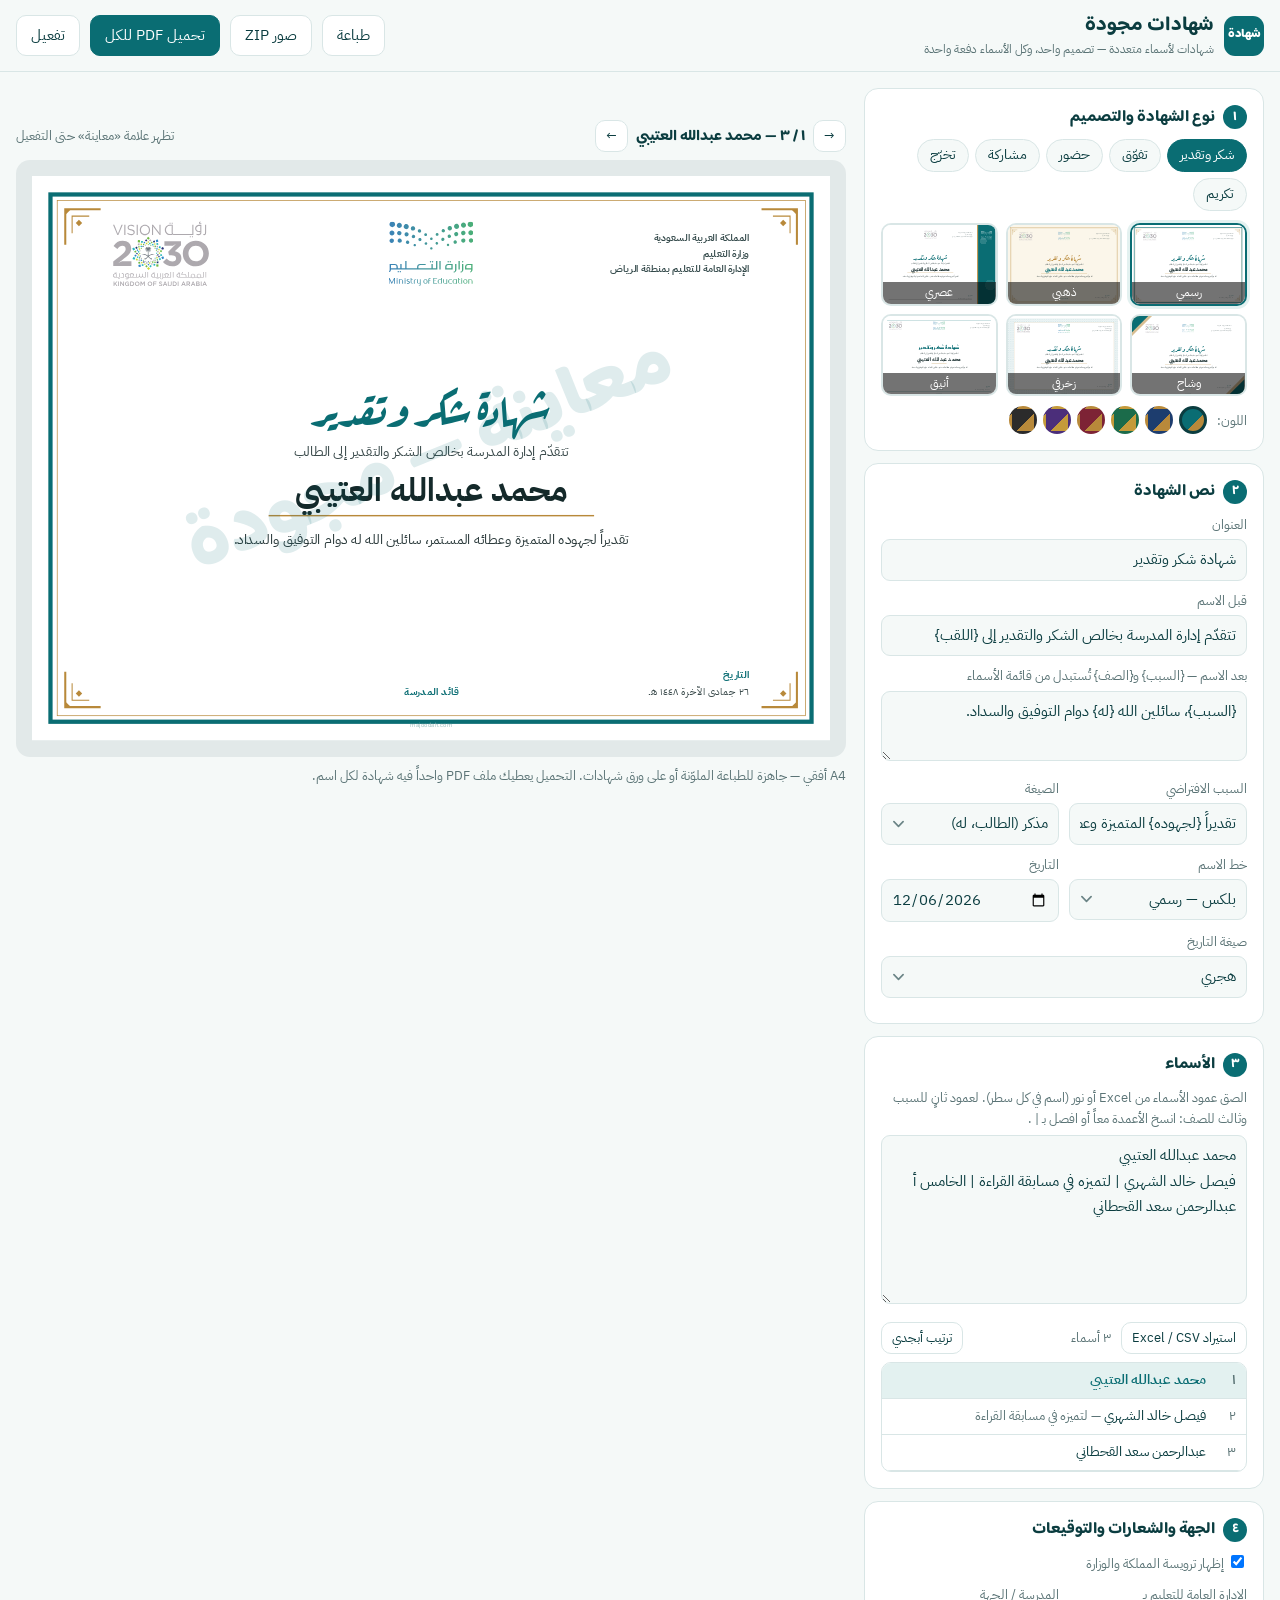
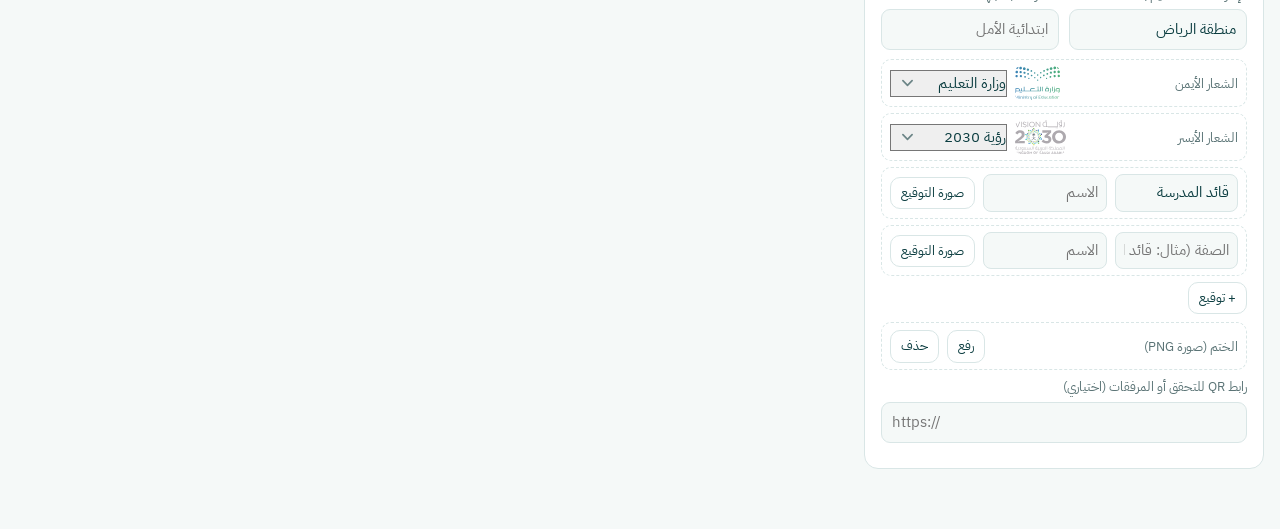
==== index.html @ e3e6cad9 "App name and high-res icons when saved to home screen Co-Authored-By: Claude Opus 5.5 (1M context) <" ====
<!doctype html>
<html lang="ar" dir="rtl">
<head>
<meta charset="utf-8">
<meta name="viewport" content="width=device-width, initial-scale=1, viewport-fit=cover">
<meta name="description" content="شهادات شكر وتقدير وتفوق وحضور لأسماء متعددة دفعة واحدة: الصق الأسماء أو استورد Excel، اختر التصميم، وحمّل الكل PDF أو صوراً — بشعار وزارة التعليم، من مجودة.">
<title>شهادات مجودة — شهادات لأسماء متعددة دفعة واحدة</title>
<!--pwa--><link rel="icon" type="image/png" sizes="32x32" href="/favicon.png"><link rel="icon" type="image/png" sizes="192x192" href="/icon-192.png"><link rel="apple-touch-icon" sizes="180x180" href="/apple-touch-icon.png"><link rel="manifest" href="app.webmanifest"><meta name="apple-mobile-web-app-title" content="شهادات مجودة"><meta name="application-name" content="شهادات مجودة"><meta name="theme-color" content="#0a6d73"><!--/pwa-->
<link rel="preconnect" href="https://fonts.googleapis.com"><link rel="preconnect" href="https://fonts.gstatic.com" crossorigin>
<link rel="stylesheet" href="https://fonts.googleapis.com/css2?family=IBM+Plex+Sans+Arabic:wght@400;500;600;700&family=Baloo+Bhaijaan+2:wght@600;700;800&family=Aref+Ruqaa:wght@400;700&family=Amiri:wght@400;700&family=Reem+Kufi:wght@500;700&family=El+Messiri:wght@500;700&display=swap">
<script src="https://cdnjs.cloudflare.com/ajax/libs/html2canvas/1.4.1/html2canvas.min.js"></script>
<script src="https://cdnjs.cloudflare.com/ajax/libs/jspdf/2.5.1/jspdf.umd.min.js"></script>
<script src="https://cdnjs.cloudflare.com/ajax/libs/jszip/3.10.1/jszip.min.js"></script>
<script src="https://cdnjs.cloudflare.com/ajax/libs/xlsx/0.18.5/xlsx.full.min.js"></script>
<script>var qrcode=function(){function i(t,r){function a(t,r){g=function(t){for(var r=new Array(t),e=0;e<t;e+=1){r[e]=new Array(t);for(var n=0;n<t;n+=1)r[e][n]=null}return r}(l=4*u+17),e(0,0),e(l-7,0),e(0,l-7),i(),o(),v(t,r),7<=u&&h(t),null==n&&(n=w(u,f,c)),d(n,r)}var u=t,f=y[r],g=null,l=0,n=null,c=[],s={},e=function(t,r){for(var e=-1;e<=7;e+=1)if(!(t+e<=-1||l<=t+e))for(var n=-1;n<=7;n+=1)r+n<=-1||l<=r+n||(g[t+e][r+n]=0<=e&&e<=6&&(0==n||6==n)||0<=n&&n<=6&&(0==e||6==e)||2<=e&&e<=4&&2<=n&&n<=4)},o=function(){for(var t=8;t<l-8;t+=1)null==g[t][6]&&(g[t][6]=t%2==0);for(var r=8;r<l-8;r+=1)null==g[6][r]&&(g[6][r]=r%2==0)},i=function(){for(var t=B.getPatternPosition(u),r=0;r<t.length;r+=1)for(var e=0;e<t.length;e+=1){var n=t[r],o=t[e];if(null==g[n][o])for(var i=-2;i<=2;i+=1)for(var a=-2;a<=2;a+=1)g[n+i][o+a]=-2==i||2==i||-2==a||2==a||0==i&&0==a}},h=function(t){for(var r=B.getBCHTypeNumber(u),e=0;e<18;e+=1){var n=!t&&1==(r>>e&1);g[Math.floor(e/3)][e%3+l-8-3]=n}for(e=0;e<18;e+=1){n=!t&&1==(r>>e&1);g[e%3+l-8-3][Math.floor(e/3)]=n}},v=function(t,r){for(var e=f<<3|r,n=B.getBCHTypeInfo(e),o=0;o<15;o+=1){var i=!t&&1==(n>>o&1);o<6?g[o][8]=i:o<8?g[o+1][8]=i:g[l-15+o][8]=i}for(o=0;o<15;o+=1){i=!t&&1==(n>>o&1);o<8?g[8][l-o-1]=i:o<9?g[8][15-o-1+1]=i:g[8][15-o-1]=i}g[l-8][8]=!t},d=function(t,r){for(var e=-1,n=l-1,o=7,i=0,a=B.getMaskFunction(r),u=l-1;0<u;u-=2)for(6==u&&(u-=1);;){for(var f=0;f<2;f+=1)if(null==g[n][u-f]){var c=!1;i<t.length&&(c=1==(t[i]>>>o&1)),a(n,u-f)&&(c=!c),g[n][u-f]=c,-1==(o-=1)&&(i+=1,o=7)}if((n+=e)<0||l<=n){n-=e,e=-e;break}}},w=function(t,r,e){for(var n=b.getRSBlocks(t,r),o=M(),i=0;i<e.length;i+=1){var a=e[i];o.put(a.getMode(),4),o.put(a.getLength(),B.getLengthInBits(a.getMode(),t)),a.write(o)}var u=0;for(i=0;i<n.length;i+=1)u+=n[i].dataCount;if(o.getLengthInBits()>8*u)throw"code length overflow. ("+o.getLengthInBits()+">"+8*u+")";for(o.getLengthInBits()+4<=8*u&&o.put(0,4);o.getLengthInBits()%8!=0;)o.putBit(!1);for(;!(o.getLengthInBits()>=8*u||(o.put(236,8),o.getLengthInBits()>=8*u));)o.put(17,8);return function(t,r){for(var e=0,n=0,o=0,i=new Array(r.length),a=new Array(r.length),u=0;u<r.length;u+=1){var f=r[u].dataCount,c=r[u].totalCount-f;n=Math.max(n,f),o=Math.max(o,c),i[u]=new Array(f);for(var g=0;g<i[u].length;g+=1)i[u][g]=255&t.getBuffer()[g+e];e+=f;var l=B.getErrorCorrectPolynomial(c),h=C(i[u],l.getLength()-1).mod(l);a[u]=new Array(l.getLength()-1);for(g=0;g<a[u].length;g+=1){var s=g+h.getLength()-a[u].length;a[u][g]=0<=s?h.getAt(s):0}}var v=0;for(g=0;g<r.length;g+=1)v+=r[g].totalCount;var d=new Array(v),w=0;for(g=0;g<n;g+=1)for(u=0;u<r.length;u+=1)g<i[u].length&&(d[w]=i[u][g],w+=1);for(g=0;g<o;g+=1)for(u=0;u<r.length;u+=1)g<a[u].length&&(d[w]=a[u][g],w+=1);return d}(o,n)};s.addData=function(t,r){var e=null;switch(r=r||"Byte"){case"Numeric":e=x(t);break;case"Alphanumeric":e=m(t);break;case"Byte":e=L(t);break;case"Kanji":e=D(t);break;default:throw"mode:"+r}c.push(e),n=null},s.isDark=function(t,r){if(t<0||l<=t||r<0||l<=r)throw t+","+r;return g[t][r]},s.getModuleCount=function(){return l},s.make=function(){if(u<1){for(var t=1;t<40;t++){for(var r=b.getRSBlocks(t,f),e=M(),n=0;n<c.length;n++){var o=c[n];e.put(o.getMode(),4),e.put(o.getLength(),B.getLengthInBits(o.getMode(),t)),o.write(e)}var i=0;for(n=0;n<r.length;n++)i+=r[n].dataCount;if(e.getLengthInBits()<=8*i)break}u=t}a(!1,function(){for(var t=0,r=0,e=0;e<8;e+=1){a(!0,e);var n=B.getLostPoint(s);(0==e||n<t)&&(t=n,r=e)}return r}())},s.createTableTag=function(t,r){t=t||2;var e="";e+='<table style="',e+=" border-width: 0px; border-style: none;",e+=" border-collapse: collapse;",e+=" padding: 0px; margin: "+(r=void 0===r?4*t:r)+"px;",e+='">',e+="<tbody>";for(var n=0;n<s.getModuleCount();n+=1){e+="<tr>";for(var o=0;o<s.getModuleCount();o+=1)e+='<td style="',e+=" border-width: 0px; border-style: none;",e+=" border-collapse: collapse;",e+=" padding: 0px; margin: 0px;",e+=" width: "+t+"px;",e+=" height: "+t+"px;",e+=" background-color: ",e+=s.isDark(n,o)?"#000000":"#ffffff",e+=";",e+='"/>';e+="</tr>"}return e+="</tbody>",e+="</table>"},s.createSvgTag=function(t,r,e,n){var o={};"object"==typeof t&&(t=(o=t).cellSize,r=o.margin,e=o.alt,n=o.title),t=t||2,r=void 0===r?4*t:r,(e="string"==typeof e?{text:e}:e||{}).text=e.text||null,e.id=e.text?e.id||"qrcode-description":null,(n="string"==typeof n?{text:n}:n||{}).text=n.text||null,n.id=n.text?n.id||"qrcode-title":null;var i,a,u,f,c=s.getModuleCount()*t+2*r,g="";for(f="l"+t+",0 0,"+t+" -"+t+",0 0,-"+t+"z ",g+='<svg version="1.1" xmlns="http://www.w3.org/2000/svg"',g+=o.scalable?"":' width="'+c+'px" height="'+c+'px"',g+=' viewBox="0 0 '+c+" "+c+'" ',g+=' preserveAspectRatio="xMinYMin meet"',g+=n.text||e.text?' role="img" aria-labelledby="'+p([n.id,e.id].join(" ").trim())+'"':"",g+=">",g+=n.text?'<title id="'+p(n.id)+'">'+p(n.text)+"</title>":"",g+=e.text?'<description id="'+p(e.id)+'">'+p(e.text)+"</description>":"",g+='<rect width="100%" height="100%" fill="white" cx="0" cy="0"/>',g+='<path d="',a=0;a<s.getModuleCount();a+=1)for(u=a*t+r,i=0;i<s.getModuleCount();i+=1)s.isDark(a,i)&&(g+="M"+(i*t+r)+","+u+f);return g+='" stroke="transparent" fill="black"/>',g+="</svg>"},s.createDataURL=function(o,t){o=o||2,t=void 0===t?4*o:t;var r=s.getModuleCount()*o+2*t,i=t,a=r-t;return I(r,r,function(t,r){if(i<=t&&t<a&&i<=r&&r<a){var e=Math.floor((t-i)/o),n=Math.floor((r-i)/o);return s.isDark(n,e)?0:1}return 1})},s.createImgTag=function(t,r,e){t=t||2,r=void 0===r?4*t:r;var n=s.getModuleCount()*t+2*r,o="";return o+="<img",o+=' src="',o+=s.createDataURL(t,r),o+='"',o+=' width="',o+=n,o+='"',o+=' height="',o+=n,o+='"',e&&(o+=' alt="',o+=p(e),o+='"'),o+="/>"};var p=function(t){for(var r="",e=0;e<t.length;e+=1){var n=t.charAt(e);switch(n){case"<":r+="&lt;";break;case">":r+="&gt;";break;case"&":r+="&amp;";break;case'"':r+="&quot;";break;default:r+=n}}return r};return s.createASCII=function(t,r){if((t=t||1)<2)return function(t){t=void 0===t?2:t;var r,e,n,o,i,a=1*s.getModuleCount()+2*t,u=t,f=a-t,c={"██":"█","█ ":"▀"," █":"▄","  ":" "},g={"██":"▀","█ ":"▀"," █":" ","  ":" "},l="";for(r=0;r<a;r+=2){for(n=Math.floor((r-u)/1),o=Math.floor((r+1-u)/1),e=0;e<a;e+=1)i="█",u<=e&&e<f&&u<=r&&r<f&&s.isDark(n,Math.floor((e-u)/1))&&(i=" "),u<=e&&e<f&&u<=r+1&&r+1<f&&s.isDark(o,Math.floor((e-u)/1))?i+=" ":i+="█",l+=t<1&&f<=r+1?g[i]:c[i];l+="\n"}return a%2&&0<t?l.substring(0,l.length-a-1)+Array(1+a).join("▀"):l.substring(0,l.length-1)}(r);t-=1,r=void 0===r?2*t:r;var e,n,o,i,a=s.getModuleCount()*t+2*r,u=r,f=a-r,c=Array(t+1).join("██"),g=Array(t+1).join("  "),l="",h="";for(e=0;e<a;e+=1){for(o=Math.floor((e-u)/t),h="",n=0;n<a;n+=1)i=1,u<=n&&n<f&&u<=e&&e<f&&s.isDark(o,Math.floor((n-u)/t))&&(i=0),h+=i?c:g;for(o=0;o<t;o+=1)l+=h+"\n"}return l.substring(0,l.length-1)},s.renderTo2dContext=function(t,r){r=r||2;for(var e=s.getModuleCount(),n=0;n<e;n++)for(var o=0;o<e;o++)t.fillStyle=s.isDark(n,o)?"black":"white",t.fillRect(n*r,o*r,r,r)},s}i.stringToBytes=(i.stringToBytesFuncs={default:function(t){for(var r=[],e=0;e<t.length;e+=1){var n=t.charCodeAt(e);r.push(255&n)}return r}}).default,i.createStringToBytes=function(u,f){var i=function(){function t(){var t=r.read();if(-1==t)throw"eof";return t}for(var r=S(u),e=0,n={};;){var o=r.read();if(-1==o)break;var i=t(),a=t()<<8|t();n[String.fromCharCode(o<<8|i)]=a,e+=1}if(e!=f)throw e+" != "+f;return n}(),a="?".charCodeAt(0);return function(t){for(var r=[],e=0;e<t.length;e+=1){var n=t.charCodeAt(e);if(n<128)r.push(n);else{var o=i[t.charAt(e)];"number"==typeof o?(255&o)==o?r.push(o):(r.push(o>>>8),r.push(255&o)):r.push(a)}}return r}};var r,t,a=1,u=2,o=4,f=8,y={L:1,M:0,Q:3,H:2},e=0,n=1,c=2,g=3,l=4,h=5,s=6,v=7,B=(r=[[],[6,18],[6,22],[6,26],[6,30],[6,34],[6,22,38],[6,24,42],[6,26,46],[6,28,50],[6,30,54],[6,32,58],[6,34,62],[6,26,46,66],[6,26,48,70],[6,26,50,74],[6,30,54,78],[6,30,56,82],[6,30,58,86],[6,34,62,90],[6,28,50,72,94],[6,26,50,74,98],[6,30,54,78,102],[6,28,54,80,106],[6,32,58,84,110],[6,30,58,86,114],[6,34,62,90,118],[6,26,50,74,98,122],[6,30,54,78,102,126],[6,26,52,78,104,130],[6,30,56,82,108,134],[6,34,60,86,112,138],[6,30,58,86,114,142],[6,34,62,90,118,146],[6,30,54,78,102,126,150],[6,24,50,76,102,128,154],[6,28,54,80,106,132,158],[6,32,58,84,110,136,162],[6,26,54,82,110,138,166],[6,30,58,86,114,142,170]],(t={}).getBCHTypeInfo=function(t){for(var r=t<<10;0<=d(r)-d(1335);)r^=1335<<d(r)-d(1335);return 21522^(t<<10|r)},t.getBCHTypeNumber=function(t){for(var r=t<<12;0<=d(r)-d(7973);)r^=7973<<d(r)-d(7973);return t<<12|r},t.getPatternPosition=function(t){return r[t-1]},t.getMaskFunction=function(t){switch(t){case e:return function(t,r){return(t+r)%2==0};case n:return function(t,r){return t%2==0};case c:return function(t,r){return r%3==0};case g:return function(t,r){return(t+r)%3==0};case l:return function(t,r){return(Math.floor(t/2)+Math.floor(r/3))%2==0};case h:return function(t,r){return t*r%2+t*r%3==0};case s:return function(t,r){return(t*r%2+t*r%3)%2==0};case v:return function(t,r){return(t*r%3+(t+r)%2)%2==0};default:throw"bad maskPattern:"+t}},t.getErrorCorrectPolynomial=function(t){for(var r=C([1],0),e=0;e<t;e+=1)r=r.multiply(C([1,w.gexp(e)],0));return r},t.getLengthInBits=function(t,r){if(1<=r&&r<10)switch(t){case a:return 10;case u:return 9;case o:case f:return 8;default:throw"mode:"+t}else if(r<27)switch(t){case a:return 12;case u:return 11;case o:return 16;case f:return 10;default:throw"mode:"+t}else{if(!(r<41))throw"type:"+r;switch(t){case a:return 14;case u:return 13;case o:return 16;case f:return 12;default:throw"mode:"+t}}},t.getLostPoint=function(t){for(var r=t.getModuleCount(),e=0,n=0;n<r;n+=1)for(var o=0;o<r;o+=1){for(var i=0,a=t.isDark(n,o),u=-1;u<=1;u+=1)if(!(n+u<0||r<=n+u))for(var f=-1;f<=1;f+=1)o+f<0||r<=o+f||0==u&&0==f||a==t.isDark(n+u,o+f)&&(i+=1);5<i&&(e+=3+i-5)}for(n=0;n<r-1;n+=1)for(o=0;o<r-1;o+=1){var c=0;t.isDark(n,o)&&(c+=1),t.isDark(n+1,o)&&(c+=1),t.isDark(n,o+1)&&(c+=1),t.isDark(n+1,o+1)&&(c+=1),0!=c&&4!=c||(e+=3)}for(n=0;n<r;n+=1)for(o=0;o<r-6;o+=1)t.isDark(n,o)&&!t.isDark(n,o+1)&&t.isDark(n,o+2)&&t.isDark(n,o+3)&&t.isDark(n,o+4)&&!t.isDark(n,o+5)&&t.isDark(n,o+6)&&(e+=40);for(o=0;o<r;o+=1)for(n=0;n<r-6;n+=1)t.isDark(n,o)&&!t.isDark(n+1,o)&&t.isDark(n+2,o)&&t.isDark(n+3,o)&&t.isDark(n+4,o)&&!t.isDark(n+5,o)&&t.isDark(n+6,o)&&(e+=40);var g=0;for(o=0;o<r;o+=1)for(n=0;n<r;n+=1)t.isDark(n,o)&&(g+=1);return e+=Math.abs(100*g/r/r-50)/5*10},t);function d(t){for(var r=0;0!=t;)r+=1,t>>>=1;return r}var w=function(){for(var r=new Array(256),e=new Array(256),t=0;t<8;t+=1)r[t]=1<<t;for(t=8;t<256;t+=1)r[t]=r[t-4]^r[t-5]^r[t-6]^r[t-8];for(t=0;t<255;t+=1)e[r[t]]=t;var n={glog:function(t){if(t<1)throw"glog("+t+")";return e[t]},gexp:function(t){for(;t<0;)t+=255;for(;256<=t;)t-=255;return r[t]}};return n}();function C(n,o){if(void 0===n.length)throw n.length+"/"+o;var r=function(){for(var t=0;t<n.length&&0==n[t];)t+=1;for(var r=new Array(n.length-t+o),e=0;e<n.length-t;e+=1)r[e]=n[e+t];return r}(),i={getAt:function(t){return r[t]},getLength:function(){return r.length},multiply:function(t){for(var r=new Array(i.getLength()+t.getLength()-1),e=0;e<i.getLength();e+=1)for(var n=0;n<t.getLength();n+=1)r[e+n]^=w.gexp(w.glog(i.getAt(e))+w.glog(t.getAt(n)));return C(r,0)},mod:function(t){if(i.getLength()-t.getLength()<0)return i;for(var r=w.glog(i.getAt(0))-w.glog(t.getAt(0)),e=new Array(i.getLength()),n=0;n<i.getLength();n+=1)e[n]=i.getAt(n);for(n=0;n<t.getLength();n+=1)e[n]^=w.gexp(w.glog(t.getAt(n))+r);return C(e,0).mod(t)}};return i}function p(){var e=[],o={writeByte:function(t){e.push(255&t)},writeShort:function(t){o.writeByte(t),o.writeByte(t>>>8)},writeBytes:function(t,r,e){r=r||0,e=e||t.length;for(var n=0;n<e;n+=1)o.writeByte(t[n+r])},writeString:function(t){for(var r=0;r<t.length;r+=1)o.writeByte(t.charCodeAt(r))},toByteArray:function(){return e},toString:function(){var t="";t+="[";for(var r=0;r<e.length;r+=1)0<r&&(t+=","),t+=e[r];return t+="]"}};return o}var k,A,b=(k=[[1,26,19],[1,26,16],[1,26,13],[1,26,9],[1,44,34],[1,44,28],[1,44,22],[1,44,16],[1,70,55],[1,70,44],[2,35,17],[2,35,13],[1,100,80],[2,50,32],[2,50,24],[4,25,9],[1,134,108],[2,67,43],[2,33,15,2,34,16],[2,33,11,2,34,12],[2,86,68],[4,43,27],[4,43,19],[4,43,15],[2,98,78],[4,49,31],[2,32,14,4,33,15],[4,39,13,1,40,14],[2,121,97],[2,60,38,2,61,39],[4,40,18,2,41,19],[4,40,14,2,41,15],[2,146,116],[3,58,36,2,59,37],[4,36,16,4,37,17],[4,36,12,4,37,13],[2,86,68,2,87,69],[4,69,43,1,70,44],[6,43,19,2,44,20],[6,43,15,2,44,16],[4,101,81],[1,80,50,4,81,51],[4,50,22,4,51,23],[3,36,12,8,37,13],[2,116,92,2,117,93],[6,58,36,2,59,37],[4,46,20,6,47,21],[7,42,14,4,43,15],[4,133,107],[8,59,37,1,60,38],[8,44,20,4,45,21],[12,33,11,4,34,12],[3,145,115,1,146,116],[4,64,40,5,65,41],[11,36,16,5,37,17],[11,36,12,5,37,13],[5,109,87,1,110,88],[5,65,41,5,66,42],[5,54,24,7,55,25],[11,36,12,7,37,13],[5,122,98,1,123,99],[7,73,45,3,74,46],[15,43,19,2,44,20],[3,45,15,13,46,16],[1,135,107,5,136,108],[10,74,46,1,75,47],[1,50,22,15,51,23],[2,42,14,17,43,15],[5,150,120,1,151,121],[9,69,43,4,70,44],[17,50,22,1,51,23],[2,42,14,19,43,15],[3,141,113,4,142,114],[3,70,44,11,71,45],[17,47,21,4,48,22],[9,39,13,16,40,14],[3,135,107,5,136,108],[3,67,41,13,68,42],[15,54,24,5,55,25],[15,43,15,10,44,16],[4,144,116,4,145,117],[17,68,42],[17,50,22,6,51,23],[19,46,16,6,47,17],[2,139,111,7,140,112],[17,74,46],[7,54,24,16,55,25],[34,37,13],[4,151,121,5,152,122],[4,75,47,14,76,48],[11,54,24,14,55,25],[16,45,15,14,46,16],[6,147,117,4,148,118],[6,73,45,14,74,46],[11,54,24,16,55,25],[30,46,16,2,47,17],[8,132,106,4,133,107],[8,75,47,13,76,48],[7,54,24,22,55,25],[22,45,15,13,46,16],[10,142,114,2,143,115],[19,74,46,4,75,47],[28,50,22,6,51,23],[33,46,16,4,47,17],[8,152,122,4,153,123],[22,73,45,3,74,46],[8,53,23,26,54,24],[12,45,15,28,46,16],[3,147,117,10,148,118],[3,73,45,23,74,46],[4,54,24,31,55,25],[11,45,15,31,46,16],[7,146,116,7,147,117],[21,73,45,7,74,46],[1,53,23,37,54,24],[19,45,15,26,46,16],[5,145,115,10,146,116],[19,75,47,10,76,48],[15,54,24,25,55,25],[23,45,15,25,46,16],[13,145,115,3,146,116],[2,74,46,29,75,47],[42,54,24,1,55,25],[23,45,15,28,46,16],[17,145,115],[10,74,46,23,75,47],[10,54,24,35,55,25],[19,45,15,35,46,16],[17,145,115,1,146,116],[14,74,46,21,75,47],[29,54,24,19,55,25],[11,45,15,46,46,16],[13,145,115,6,146,116],[14,74,46,23,75,47],[44,54,24,7,55,25],[59,46,16,1,47,17],[12,151,121,7,152,122],[12,75,47,26,76,48],[39,54,24,14,55,25],[22,45,15,41,46,16],[6,151,121,14,152,122],[6,75,47,34,76,48],[46,54,24,10,55,25],[2,45,15,64,46,16],[17,152,122,4,153,123],[29,74,46,14,75,47],[49,54,24,10,55,25],[24,45,15,46,46,16],[4,152,122,18,153,123],[13,74,46,32,75,47],[48,54,24,14,55,25],[42,45,15,32,46,16],[20,147,117,4,148,118],[40,75,47,7,76,48],[43,54,24,22,55,25],[10,45,15,67,46,16],[19,148,118,6,149,119],[18,75,47,31,76,48],[34,54,24,34,55,25],[20,45,15,61,46,16]],(A={}).getRSBlocks=function(t,r){var e=function(t,r){switch(r){case y.L:return k[4*(t-1)+0];case y.M:return k[4*(t-1)+1];case y.Q:return k[4*(t-1)+2];case y.H:return k[4*(t-1)+3];default:return}}(t,r);if(void 0===e)throw"bad rs block @ typeNumber:"+t+"/errorCorrectionLevel:"+r;for(var n,o,i=e.length/3,a=[],u=0;u<i;u+=1)for(var f=e[3*u+0],c=e[3*u+1],g=e[3*u+2],l=0;l<f;l+=1)a.push((n=g,o=void 0,(o={}).totalCount=c,o.dataCount=n,o));return a},A),M=function(){var e=[],n=0,o={getBuffer:function(){return e},getAt:function(t){var r=Math.floor(t/8);return 1==(e[r]>>>7-t%8&1)},put:function(t,r){for(var e=0;e<r;e+=1)o.putBit(1==(t>>>r-e-1&1))},getLengthInBits:function(){return n},putBit:function(t){var r=Math.floor(n/8);e.length<=r&&e.push(0),t&&(e[r]|=128>>>n%8),n+=1}};return o},x=function(t){var r=a,n=t,e={getMode:function(){return r},getLength:function(t){return n.length},write:function(t){for(var r=n,e=0;e+2<r.length;)t.put(o(r.substring(e,e+3)),10),e+=3;e<r.length&&(r.length-e==1?t.put(o(r.substring(e,e+1)),4):r.length-e==2&&t.put(o(r.substring(e,e+2)),7))}},o=function(t){for(var r=0,e=0;e<t.length;e+=1)r=10*r+i(t.charAt(e));return r},i=function(t){if("0"<=t&&t<="9")return t.charCodeAt(0)-"0".charCodeAt(0);throw"illegal char :"+t};return e},m=function(t){var r=u,n=t,e={getMode:function(){return r},getLength:function(t){return n.length},write:function(t){for(var r=n,e=0;e+1<r.length;)t.put(45*o(r.charAt(e))+o(r.charAt(e+1)),11),e+=2;e<r.length&&t.put(o(r.charAt(e)),6)}},o=function(t){if("0"<=t&&t<="9")return t.charCodeAt(0)-"0".charCodeAt(0);if("A"<=t&&t<="Z")return t.charCodeAt(0)-"A".charCodeAt(0)+10;switch(t){case" ":return 36;case"$":return 37;case"%":return 38;case"*":return 39;case"+":return 40;case"-":return 41;case".":return 42;case"/":return 43;case":":return 44;default:throw"illegal char :"+t}};return e},L=function(t){var r=o,e=i.stringToBytes(t),n={getMode:function(){return r},getLength:function(t){return e.length},write:function(t){for(var r=0;r<e.length;r+=1)t.put(e[r],8)}};return n},D=function(t){var r=f,e=i.stringToBytesFuncs.SJIS;if(!e)throw"sjis not supported.";!function(){var t=e("友");if(2!=t.length||38726!=(t[0]<<8|t[1]))throw"sjis not supported."}();var o=e(t),n={getMode:function(){return r},getLength:function(t){return~~(o.length/2)},write:function(t){for(var r=o,e=0;e+1<r.length;){var n=(255&r[e])<<8|255&r[e+1];if(33088<=n&&n<=40956)n-=33088;else{if(!(57408<=n&&n<=60351))throw"illegal char at "+(e+1)+"/"+n;n-=49472}n=192*(n>>>8&255)+(255&n),t.put(n,13),e+=2}if(e<r.length)throw"illegal char at "+(e+1)}};return n},S=function(t){var e=t,n=0,o=0,i=0,r={read:function(){for(;i<8;){if(n>=e.length){if(0==i)return-1;throw"unexpected end of file./"+i}var t=e.charAt(n);if(n+=1,"="==t)return i=0,-1;t.match(/^\s$/)||(o=o<<6|a(t.charCodeAt(0)),i+=6)}var r=o>>>i-8&255;return i-=8,r}},a=function(t){if(65<=t&&t<=90)return t-65;if(97<=t&&t<=122)return t-97+26;if(48<=t&&t<=57)return t-48+52;if(43==t)return 62;if(47==t)return 63;throw"c:"+t};return r},I=function(t,r,e){for(var n=function(t,r){var n=t,o=r,l=new Array(t*r),e={setPixel:function(t,r,e){l[r*n+t]=e},write:function(t){t.writeString("GIF87a"),t.writeShort(n),t.writeShort(o),t.writeByte(128),t.writeByte(0),t.writeByte(0),t.writeByte(0),t.writeByte(0),t.writeByte(0),t.writeByte(255),t.writeByte(255),t.writeByte(255),t.writeString(","),t.writeShort(0),t.writeShort(0),t.writeShort(n),t.writeShort(o),t.writeByte(0);var r=i(2);t.writeByte(2);for(var e=0;255<r.length-e;)t.writeByte(255),t.writeBytes(r,e,255),e+=255;t.writeByte(r.length-e),t.writeBytes(r,e,r.length-e),t.writeByte(0),t.writeString(";")}},i=function(t){for(var r=1<<t,e=1+(1<<t),n=t+1,o=h(),i=0;i<r;i+=1)o.add(String.fromCharCode(i));o.add(String.fromCharCode(r)),o.add(String.fromCharCode(e));var a=p(),u=function(t){var e=t,n=0,o=0,r={write:function(t,r){if(t>>>r!=0)throw"length over";for(;8<=n+r;)e.writeByte(255&(t<<n|o)),r-=8-n,t>>>=8-n,n=o=0;o|=t<<n,n+=r},flush:function(){0<n&&e.writeByte(o)}};return r}(a);u.write(r,n);var f=0,c=String.fromCharCode(l[f]);for(f+=1;f<l.length;){var g=String.fromCharCode(l[f]);f+=1,o.contains(c+g)?c+=g:(u.write(o.indexOf(c),n),o.size()<4095&&(o.size()==1<<n&&(n+=1),o.add(c+g)),c=g)}return u.write(o.indexOf(c),n),u.write(e,n),u.flush(),a.toByteArray()},h=function(){var r={},e=0,n={add:function(t){if(n.contains(t))throw"dup key:"+t;r[t]=e,e+=1},size:function(){return e},indexOf:function(t){return r[t]},contains:function(t){return void 0!==r[t]}};return n};return e}(t,r),o=0;o<r;o+=1)for(var i=0;i<t;i+=1)n.setPixel(i,o,e(i,o));var a=p();n.write(a);for(var u=function(){function e(t){a+=String.fromCharCode(r(63&t))}var n=0,o=0,i=0,a="",t={},r=function(t){if(t<0);else{if(t<26)return 65+t;if(t<52)return t-26+97;if(t<62)return t-52+48;if(62==t)return 43;if(63==t)return 47}throw"n:"+t};return t.writeByte=function(t){for(n=n<<8|255&t,o+=8,i+=1;6<=o;)e(n>>>o-6),o-=6},t.flush=function(){if(0<o&&(e(n<<6-o),o=n=0),i%3!=0)for(var t=3-i%3,r=0;r<t;r+=1)a+="="},t.toString=function(){return a},t}(),f=a.toByteArray(),c=0;c<f.length;c+=1)u.writeByte(f[c]);return u.flush(),"data:image/gif;base64,"+u};return i}();qrcode.stringToBytesFuncs["UTF-8"]=function(t){return function(t){for(var r=[],e=0;e<t.length;e++){var n=t.charCodeAt(e);n<128?r.push(n):n<2048?r.push(192|n>>6,128|63&n):n<55296||57344<=n?r.push(224|n>>12,128|n>>6&63,128|63&n):(e++,n=65536+((1023&n)<<10|1023&t.charCodeAt(e)),r.push(240|n>>18,128|n>>12&63,128|n>>6&63,128|63&n))}return r}(t)},function(t){"function"==typeof define&&define.amd?define([],t):"object"==typeof exports&&(module.exports=t())}(function(){return qrcode});</script>
<style>
:root{--ink:#0b3d40;--muted:#5b7476;--line:#d9e6e6;--paper:#f5f9f8;--card:#fff;--teal:#0a6d73;--teal-2:#16787c;--teal-soft:#e3f1f0;--ok:#1f8a4c;--bad:#c4513f;
 --f-d:"Baloo Bhaijaan 2","IBM Plex Sans Arabic",Tahoma,sans-serif;--f-b:"IBM Plex Sans Arabic","Segoe UI",Tahoma,"Geeza Pro",sans-serif;--r:14px}
@media (prefers-color-scheme:dark){:root:not([data-theme=light]){--ink:#e4efee;--muted:#9db3b2;--line:#24393a;--paper:#0d1717;--card:#132222;--teal:#4fb7b5;--teal-2:#6cc9c6;--teal-soft:#16302f;color-scheme:dark}}
:root[data-theme=dark]{--ink:#e4efee;--muted:#9db3b2;--line:#24393a;--paper:#0d1717;--card:#132222;--teal:#4fb7b5;--teal-2:#6cc9c6;--teal-soft:#16302f;color-scheme:dark}
*{box-sizing:border-box}
body{margin:0;background:var(--paper);color:var(--ink);font-family:var(--f-b);font-size:15px;line-height:1.7}
.app{direction:rtl;max-width:1380px;margin:0 auto;padding:0 16px 60px}
h1,h2,h3{font-family:var(--f-d);margin:0;line-height:1.35}
button,input,select,textarea{font:inherit;color:inherit}
:focus-visible{outline:2px solid var(--teal-2);outline-offset:2px}
.top{position:sticky;top:0;z-index:20;background:var(--paper);border-bottom:1px solid var(--line);margin:0 -16px;padding:12px 16px}
.row{display:flex;gap:10px;align-items:center;flex-wrap:wrap}.spacer{flex:1}
.mark{width:40px;height:40px;border-radius:11px;background:var(--teal);color:#fff;display:grid;place-items:center;font-family:var(--f-d);font-weight:800;font-size:12px}
.brand h1{font-size:20px}.brand small{display:block;color:var(--muted);font-size:12px}
.btn{border:1px solid var(--line);background:var(--card);border-radius:10px;padding:7px 14px;cursor:pointer;white-space:nowrap}
.btn:hover{border-color:var(--teal)}.btn.primary{background:var(--teal);border-color:var(--teal);color:#fff}.btn.on{border-color:var(--ok);color:var(--ok)}.btn.small{padding:4px 10px;font-size:13px}.btn:disabled{opacity:.5;cursor:default}
.layout{display:grid;grid-template-columns:400px minmax(0,1fr);gap:18px;margin-top:16px;align-items:start}
@media(max-width:1000px){.layout{grid-template-columns:1fr}}
.steps{display:flex;flex-direction:column;gap:12px}
.card{background:var(--card);border:1px solid var(--line);border-radius:var(--r);padding:16px}
.card h2{font-size:16px;display:flex;align-items:center;gap:8px;margin-bottom:10px}
.card h2 .n{width:24px;height:24px;border-radius:50%;background:var(--teal);color:#fff;display:grid;place-items:center;font-size:13px}
.f{margin-bottom:9px}.f label{display:block;font-size:13px;color:var(--muted);margin-bottom:3px}
.f input,.f select,.f textarea{width:100%;border:1px solid var(--line);background:var(--paper);border-radius:9px;padding:7px 10px}
.f textarea{resize:vertical;min-height:70px}
.two{display:grid;grid-template-columns:1fr 1fr;gap:0 10px}
.note{font-size:12.5px;color:var(--muted)}
.chips{display:flex;flex-wrap:wrap;gap:6px}
.chip{border:1px solid var(--line);background:var(--paper);border-radius:99px;padding:4px 12px;cursor:pointer;font-size:13.5px}
.chip[aria-pressed=true]{background:var(--teal);border-color:var(--teal);color:#fff}
.tpls{display:grid;grid-template-columns:repeat(3,1fr);gap:8px}
.tpl{border:2px solid var(--line);border-radius:10px;overflow:hidden;cursor:pointer;background:#fff;padding:0;aspect-ratio:297/210;position:relative}
.tpl[aria-pressed=true]{border-color:var(--teal);box-shadow:0 0 0 3px var(--teal-soft)}
.tpl .mini{position:absolute;top:0;right:0;transform-origin:top right;pointer-events:none}
.tpl span{position:absolute;bottom:0;inset-inline:0;background:rgba(0,0,0,.55);color:#fff;font-size:11.5px;padding:1px 0;text-align:center}
.sw{width:28px;height:28px;border-radius:50%;border:3px solid transparent;cursor:pointer}.sw[aria-pressed=true]{border-color:var(--ink)}
.slot{display:flex;gap:8px;align-items:center;border:1px dashed var(--line);border-radius:10px;padding:6px 8px;margin-bottom:6px}
.slot img{height:34px;max-width:70px;object-fit:contain;background:#fff;border-radius:6px}
.names{max-height:220px;overflow:auto;border:1px solid var(--line);border-radius:10px;margin-top:8px}
.names button{display:flex;gap:8px;width:100%;border:0;border-bottom:1px solid var(--line);background:transparent;padding:6px 10px;text-align:start;cursor:pointer;font-size:13.5px}
.names button[aria-current=true]{background:var(--teal-soft);color:var(--teal);font-weight:600}
.names .i{color:var(--muted);min-width:22px}
.pv{position:sticky;top:120px}
.pvbar{display:flex;align-items:center;gap:8px;margin-bottom:8px}
.pvbox{background:#e2e9e9;border-radius:var(--r);padding:16px;overflow:hidden}
.pvscale{transform-origin:top right}
.panel{background:var(--card);border:1px solid var(--line);border-radius:var(--r);padding:18px;margin-top:16px}
.panel form{display:flex;gap:8px;flex-wrap:wrap;margin-top:10px}.panel input{flex:1;min-width:200px;border:1px solid var(--line);background:var(--paper);border-radius:9px;padding:8px 12px;direction:ltr;text-align:left}
.msg{font-size:13.5px;margin-top:8px}.msg.ok{color:var(--ok)}.msg.err{color:var(--bad)}
.toast{position:fixed;bottom:22px;left:50%;transform:translateX(-50%);background:var(--ink);color:var(--paper);padding:9px 18px;border-radius:99px;font-size:14px;opacity:0;pointer-events:none;transition:opacity .25s;z-index:60}.toast.show{opacity:1}
.busy{position:fixed;inset:0;background:rgba(0,0,0,.45);display:grid;place-items:center;z-index:70}.busy div{background:var(--card);border-radius:16px;padding:22px 30px;text-align:center;min-width:260px}
.busy progress{width:100%;margin-top:10px}
/* ===== الشهادة A4 أفقي ===== */
.cert{--c:#0a6d73;--g:#b8893a;--soft:#e3f1f0;width:297mm;height:210mm;position:relative;overflow:hidden;background:#fff;color:#1f2a2b;direction:rtl;font-family:"IBM Plex Sans Arabic",Tahoma,sans-serif}
.cert .in{position:absolute;inset:14mm 16mm;display:flex;flex-direction:column;align-items:center;text-align:center}
.cert .hd{width:100%;display:grid;grid-template-columns:1fr auto 1fr;align-items:center}
.cert .org{justify-self:start;text-align:right;font-size:10.5pt;line-height:1.55;font-weight:600;color:#33494a}
.cert .org b{font-weight:700;color:var(--c)}
.cert .lg{height:24mm;max-width:46mm;object-fit:contain}.cert .lg.l{justify-self:end}
.cert .tt{font-family:"Aref Ruqaa",serif;font-weight:700;font-size:46pt;color:var(--c);line-height:1.15;margin-top:3mm}
.cert .pre{font-size:15pt;margin-top:3mm;color:#3a4a4b}
.cert .nm{font-weight:700;font-size:34pt;color:#14292a;margin-top:2mm;line-height:1.35;padding:0 10mm 1mm;border-bottom:.6mm solid var(--g);min-width:120mm}
.cert .bd{font-size:15pt;line-height:1.75;margin-top:4mm;max-width:215mm;color:#2c3b3c}
.cert .mid{flex:1;display:flex;flex-direction:column;align-items:center;justify-content:center;width:100%;padding-bottom:4mm}
.cert .ft{width:100%;display:flex;justify-content:space-between;align-items:flex-end;gap:6mm}
.cert .dt{font-size:11pt;color:#3a4a4b;text-align:right;line-height:1.6;min-width:46mm}
.cert .sigs{display:flex;gap:12mm;justify-content:center;flex:1}
.cert .sig{text-align:center;font-size:11pt;line-height:1.5;min-width:46mm;position:relative}
.cert .sig b{display:block;color:var(--c);font-size:11pt}
.cert .sig img.s{height:15mm;display:block;margin:0 auto -2mm;max-width:46mm;object-fit:contain}
.cert .sig .blank{height:13mm}
.cert .seal{position:absolute;height:26mm;opacity:.85;left:50%;transform:translateX(-50%) rotate(-8deg);bottom:2mm}
.cert .qr{min-width:46mm;display:flex;justify-content:flex-end}.cert .qr svg{width:20mm;height:20mm}
.cert .wm{position:absolute;inset:0;display:flex;align-items:center;justify-content:center;font-family:"Baloo Bhaijaan 2";font-weight:800;font-size:80pt;color:rgba(10,109,115,.13);transform:rotate(-22deg);pointer-events:none;z-index:5}
.cert .brandln{position:absolute;bottom:3.5mm;left:0;right:0;text-align:center;font-size:6.5pt;color:#9bb}
.cert svg.deco{position:absolute;pointer-events:none}
/* 1 رسمي */
.t-rasmi .in,.t-dhahabi .in{inset:17mm 30mm 15mm}
.t-rasmi .fr1{position:absolute;inset:6mm;border:1.6mm solid var(--c)}.t-rasmi .fr2{position:absolute;inset:9mm;border:.35mm solid var(--g)}
/* 2 ذهبي */
.t-dhahabi{background:#fbf6ea}.t-dhahabi .fr1{position:absolute;inset:7mm;border:.9mm solid var(--g)}.t-dhahabi .fr2{position:absolute;inset:9.5mm;border:.3mm solid var(--g)}
.t-dhahabi .tt{color:var(--g)}.t-dhahabi .nm{color:var(--c)}
/* 3 عصري */
.t-asri .band{position:absolute;top:0;bottom:0;right:0;width:46mm;background:var(--c)}
.t-asri .band:after{content:"";position:absolute;inset:0;background:radial-gradient(circle at 30% 20%,rgba(255,255,255,.14) 0 9mm,transparent 9.2mm),radial-gradient(circle at 70% 75%,rgba(255,255,255,.1) 0 14mm,transparent 14.2mm)}
.t-asri .in{right:62mm}.t-asri .hd .lg.r{display:none}.t-asri .vlogo{position:absolute;right:8mm;top:16mm;width:30mm;filter:brightness(0) invert(1)}
.t-asri .gline{position:absolute;top:0;bottom:0;right:46mm;width:2.2mm;background:var(--g)}
/* 4 وشاح */
.t-wishah .in{inset:20mm 36mm 18mm}
.t-wishah .r1{position:absolute;top:0;left:0;width:0;height:0;border-top:44mm solid var(--c);border-right:44mm solid transparent}
.t-wishah .r2{position:absolute;top:0;left:0;width:0;height:0;border-top:54mm solid var(--g);border-right:54mm solid transparent;opacity:.55}
.t-wishah .r3{position:absolute;bottom:0;right:0;width:0;height:0;border-bottom:44mm solid var(--c);border-left:44mm solid transparent}
.t-wishah .r4{position:absolute;bottom:0;right:0;width:0;height:0;border-bottom:54mm solid var(--g);border-left:54mm solid transparent;opacity:.55}
/* 5 زخرفي */
.t-zukhrufi .fr1{position:absolute;inset:6mm;border:11mm solid transparent;border-image:none;background:none}
.t-zukhrufi .pat{position:absolute;inset:6mm;opacity:.9}
.t-zukhrufi .cover{position:absolute;inset:17mm;background:#fff;border:.4mm solid var(--g)}
.t-zukhrufi .in{inset:21mm 24mm}
/* 6 أنيق */
.t-aniq .ln1{position:absolute;top:12mm;left:12mm;right:12mm;height:.5mm;background:var(--c)}.t-aniq .ln2{position:absolute;bottom:12mm;left:12mm;right:12mm;height:.5mm;background:var(--c)}
.t-aniq .tt{font-family:"Reem Kufi",sans-serif;font-weight:700;font-size:38pt;letter-spacing:.5mm}
.t-aniq .nm{border-bottom:none;font-size:38pt}.t-aniq .nm:after{content:"";display:block;width:40mm;height:1mm;background:var(--g);margin:2mm auto 0;border-radius:1mm}
.print-only{display:none}
@page{size:A4 landscape;margin:0}
@media print{body{background:#fff}.app,.toast,.busy{display:none!important}.print-only{display:block}.cert{page-break-after:always;break-after:page}.cert:last-child{page-break-after:auto}}

/* سهم القوائم المنسدلة — موحّد في منتجات مجودة */
select{-webkit-appearance:none;-moz-appearance:none;appearance:none;background-image:url("data:image/svg+xml,%3Csvg xmlns='http://www.w3.org/2000/svg' viewBox='0 0 12 8'%3E%3Cpath d='M1 1.5l5 5 5-5' fill='none' stroke='%236b8486' stroke-width='1.8' stroke-linecap='round' stroke-linejoin='round'/%3E%3C/svg%3E")!important;background-repeat:no-repeat!important;background-size:11px 8px!important;padding-inline-end:30px!important;text-overflow:ellipsis;cursor:pointer}
select:dir(rtl){background-position:left 11px center!important}select:dir(ltr){background-position:right 11px center!important}
select::-ms-expand{display:none}
</style>
</head>
<body>
<div class="app">
<header class="top"><div class="row">
 <div class="brand row"><div class="mark">شهادة</div><div><h1>شهادات مجودة</h1><small>شهادات لأسماء متعددة — تصميم واحد، وكل الأسماء دفعة واحدة</small></div></div>
 <div class="spacer"></div>
 <button class="btn" id="btnPrint">طباعة</button>
 <button class="btn" id="btnZip">صور ZIP</button>
 <button class="btn primary" id="btnPdf">تحميل PDF للكل</button>
 <button class="btn" id="btnAct">تفعيل</button>
</div></header>
<div class="panel" id="actPanel" hidden>
 <h2 style="font-size:17px">تفعيل التحميل والطباعة</h2>
 <p class="note" style="margin:4px 0 0">صمّم وعاين مجاناً. بعد الشراء يصلك كود يبدأ بـ CRT — الصقه هنا لتحميل الشهادات PDF وصوراً وطباعتها بلا علامة «معاينة»، وبلا حد لعدد الأسماء.</p>
 <form id="actForm"><input id="actCode" placeholder="CRT-XXXX-XXXX" autocomplete="off"><button class="btn primary">تفعيل</button><button type="button" class="btn" id="actClose">إغلاق</button></form>
 <div class="msg" id="actMsg"></div>
</div>
<div class="layout">
 <div class="steps">
  <div class="card"><h2><span class="n">١</span>نوع الشهادة والتصميم</h2>
   <div class="chips" id="types"></div>
   <div class="tpls" id="tpls" style="margin-top:12px"></div>
   <div class="row" style="margin-top:10px"><span class="note">اللون:</span><div class="row" id="sws" style="gap:6px"></div></div>
  </div>
  <div class="card"><h2><span class="n">٢</span>نص الشهادة</h2>
   <div class="f"><label for="t_title">العنوان</label><input id="t_title" data-s="title"></div>
   <div class="f"><label for="t_pre">قبل الاسم</label><input id="t_pre" data-s="pre"></div>
   <div class="f"><label for="t_body">بعد الاسم <span class="note">— {السبب} و{الصف} تُستبدل من قائمة الأسماء</span></label><textarea id="t_body" data-s="body"></textarea></div>
   <div class="two"><div class="f"><label for="t_reason">السبب الافتراضي</label><input id="t_reason" data-s="reason"></div>
   <div class="f"><label for="t_gender">الصيغة</label><select id="t_gender" data-s="gender"><option value="m">مذكر (الطالب، له)</option><option value="f">مؤنث (الطالبة، لها)</option></select></div></div>
   <div class="two"><div class="f"><label for="t_font">خط الاسم</label><select id="t_font" data-s="nameFont"><option value="IBM Plex Sans Arabic">بلكس — رسمي</option><option value="Amiri">أميري — كلاسيكي</option><option value="Aref Ruqaa">رقعة — خط يدوي</option><option value="Baloo Bhaijaan 2">بالو — مدوّر</option><option value="El Messiri">المسيري — أنيق</option><option value="Reem Kufi">ريم كوفي — كوفي</option></select></div>
   <div class="f"><label for="t_date">التاريخ</label><input id="t_date" type="date" data-s="date"></div></div>
   <div class="f"><label for="t_dmode">صيغة التاريخ</label><select id="t_dmode" data-s="dmode"><option value="h">هجري</option><option value="hg">هجري وميلادي</option><option value="none">بدون تاريخ</option></select></div>
  </div>
  <div class="card"><h2><span class="n">٣</span>الأسماء</h2>
   <p class="note" style="margin:0 0 6px">الصق عمود الأسماء من Excel أو نور (اسم في كل سطر). لعمود ثانٍ للسبب وثالث للصف: انسخ الأعمدة معاً أو افصل بـ | .</p>
   <div class="f"><textarea id="namesRaw" rows="6" placeholder="محمد عبدالله العتيبي&#10;سارة خالد الشهري | لتميزها في مسابقة القراءة | الخامس أ"></textarea></div>
   <div class="row"><label class="btn small" style="cursor:pointer">استيراد Excel / CSV<input type="file" id="xls" accept=".xlsx,.xls,.csv" hidden></label><span class="note" id="nCount"></span><div class="spacer"></div><button class="btn small" id="sortN">ترتيب أبجدي</button></div>
   <div class="names" id="names"></div>
  </div>
  <div class="card"><h2><span class="n">٤</span>الجهة والشعارات والتوقيعات</h2>
   <div class="f"><label><input type="checkbox" id="orgShow" style="width:auto"> إظهار ترويسة المملكة والوزارة</label></div>
   <div class="two"><div class="f"><label for="o_admin">الإدارة العامة للتعليم بـ</label><input id="o_admin" data-o="admin" placeholder="منطقة الرياض"></div><div class="f"><label for="o_school">المدرسة / الجهة</label><input id="o_school" data-o="school" placeholder="ابتدائية الأمل"></div></div>
   <div class="slot"><span class="note" style="flex:1">الشعار الأيمن</span><img id="imgR" alt=""><select id="selR" style="width:auto"><option value="moe">وزارة التعليم</option><option value="custom">شعار مدرستي…</option><option value="none">بدون</option></select></div>
   <div class="slot"><span class="note" style="flex:1">الشعار الأيسر</span><img id="imgL" alt=""><select id="selL" style="width:auto"><option value="vision">رؤية 2030</option><option value="custom">شعار مدرستي…</option><option value="none">بدون</option></select></div>
   <div id="sigs"></div>
   <div class="slot"><span class="note" style="flex:1">الختم (صورة PNG)</span><img id="imgSeal" alt=""><button class="btn small" id="sealBtn">رفع</button><button class="btn small" id="sealDel">حذف</button></div>
   <div class="f"><label for="o_qr">رابط QR للتحقق أو المرفقات (اختياري)</label><input id="o_qr" data-o="qr" dir="ltr" placeholder="https://"></div>
  </div>
 </div>
 <section class="pv">
  <div class="pvbar"><button class="btn small" id="prevN">→</button><b id="pvName" style="font-family:var(--f-d)">—</b><button class="btn small" id="nextN">←</button><div class="spacer"></div><span class="note" id="pvNote"></span></div>
  <div class="pvbox" id="pvbox"><div class="pvscale" id="pvscale"></div></div>
  <p class="note" style="margin-top:8px">A4 أفقي — جاهزة للطباعة الملوّنة أو على ورق شهادات. التحميل يعطيك ملف PDF واحداً فيه شهادة لكل اسم.</p>
 </section>
</div>
</div>
<input type="file" id="imgPick" accept="image/*" hidden>
<div class="print-only" id="printArea"></div>
<div class="toast" id="toast"></div>
<script>
(function(){
"use strict";
var HASHES=["3a270b0422678615308408d2b41e4d043d068d945fa06c5f27beb6122aab9b79", "528058f6876c8586966d7a5621087b02a5d2e54a08e028e3d113853d2ee8cec7", "a2ce55f6ec820ce8a985d67a94b8636fe9f7cd6ba50caaf8c260404efd09bf06", "dc54dc6e2416fbeeebdd74b69ec22390cf458c986653dff4788da8a3c9a864cf", "a662809c06357384ea8366405edf305b7eb3f6995b558e948489cfc6802214bf", "497a2ec3fce4476fa1651706f997d03dbdf7e57e4611df49b91dbcb31974a846", "bd2b11522829179a112340ecac3e2da39c4e43e52f98823e7c84a1c320909ff9", "2edb7b9c1353cb5ca31896938d842f989f432ddb89de392725fd486d7d558c81", "38ddf4f848e480181ed511890d9f6c91469aa8ad0fa6474df3a727b4dc70ec07", "4a0138489fe0abbf1804586deb4dc469645365a70541b90a2829c9328bc0be7c", "42323ccfcbf228e33b1732b6a682def9a4c1baac5742e84c2d66f46b2d2072c2", "904e5f41b1f397896d54b44ebc8ae07795964eed13a3ec1c2a8fccb10c2701d8", "990a6f9f43489b07f10fcb6ddec6f231098e9894bcf785f2e9082055b74fe069", "85a3f9d6aaa86b97fae21fbe0283d13b848504784d465a3922aa988c36c16607", "8abf1f92594d32795c6a8e88802a7152e983209ac8c12ce4e3bf8e27a7ba7c2f", "de5462ff0eb1218fe8b02ddc28a98784f2e54778f4db0483bde5bedd13b2e844", "53c29480ac94b3f11abf31f76a4878998e66d9f57f9f4a394908857830b2b524", "dab0060e030ae40773cb121f2b10dc6053df22da32b4a3bf7c781c6f38a38ded", "e8f1c405d288cfbcf622b05033477597ca231ded5987bfd8b830582b93a5478b", "65226ad038798f2fe3beb210d4cb90b67c96480e0a3a1128d97d1a9560ec9e5f", "564e88d90e0c016364e938d526f08ba9245f672b3f62f93631dcb93b0f3bb56b", "3fbcca973ca0c1df3cfd33b816853ed374cd841da034c2634cdcdcdb7b15786b", "caa586eb24c1b3091c9ddc2b24d11e29442a2d6dca21b460ed70e6d84cf8b3d2", "3712b64824a911f7bb00fe62f9f120771622e88abc6430e71a9cc1553abaa589", "10c53dc51cf58a44f49ecd21134b6072751c5ee1ea0ba8e1e64e0f3994014296", "7468a79e5797555003feb72325053b2b1d339019f6ec312ab2553da8ca1de4ef", "b85d3f121f09a58e7c223e7039581f207c10c2a208ac22fd66af1515ad608703", "cef5d2bec450ad94d67dbd695359620778849f8c49dd113ac3fa6a7cdf8aa038", "597e121012b4d99e111037765e35e5f11a1b07562d49f7abc585249118a2add2", "1cf101df85082736e6fabd6e00efdc08d44533bcf637013ec0d8685882982926", "0f7b709290372acfd344673ff6fe59a4ffab5ceaad945cd6d847f38ec0adb811", "4043fdbbba87ccb78b01f5be5dd4e54f265e0ca4926f6135c717bbc137a727f8", "bf22e476c2e514f6345ef4f686b2b90ffadff18a1d7c3a9fd8345d7339cf0ed9", "e977b7ca266a32ecae77330a8218137634cf49401ee4ee66d049b8f45fcf5138", "a1a1a82810be097144193f10b7fa8b1b23fad09658bccdd237cf0ad3cbbe715a", "2004d9a2c117e4b48668db7e23a3439b519f5bb3d705f38e7098768b9c48c27f", "82725b2a868e9d720540b6be4ea2abc0b07e15be4c4971ad60ad2f6705cffc07", "f66f7ab70c07abb5e03b44b0f593bfdcbe780771d4e033a0bca7112c3c29e160", "2c1a3176db9d92254ffd597f203be7c9a65f8ad62f73879b1e6a0214e30f9d13", "74afe6bace5c67a4ad9d2e74982bce9ab3215fe3b2a3d10963a28424fb55fd1f", "7ff116e3f1b765da1d66cd03d3aeb1a175eb854aadf6420ed27e8fd3aadd0f8a", "48bd50b1e0fac6d107d5ccae0d703d58677b5c9c38d880e06ce0b1db3f9b87c4", "ab407c1ab801fb41c824a2088a9728a93f648b881af7e807c64989c0177d3a21", "4deeb25639d12cada08dcffe6ec9dc6fc9015707ebdd367c9a29bdb3d1d3affe", "0a23fef61458967eae8c2451ae0917c53195812f322fefe7b264f97c7fe4c1b4", "b746919525ff3be5db6cb48ee97921a907ab1c77cf5817c050199b044d248023", "0f126f837b05d6985fad437aef9dda08015c5c80a4838d4bff19d670275ad712", "59696b38f93f6c7d576b81bc3282374cc26dccd24151408c4d4a3419c19b1979", "eaaaf5ce792b5db03c06960a757ab64c8ffcd593db0800bbee1c15e21e169aab", "10c2d8363e5ba39fd2f1f9f79b15cc05e353f346306f0cf7330f4f4129229840", "3b4e69441642af05bda83c0329923916ce20255e17abe71cdc18f56b29389975", "e06fbc50195dc6f51a680f5f005f7d33dbdb80204ca5ecbd1348bd88affc4540", "ee41e742bb8b3cd1f1f51557179dca15754b770a001fa4e0e87a620e91a4f6ec", "7354bf16bc1b3927cd94fe74c06ab0a0f4f2643e5d6d2774dd8d0caf8742b997", "a74e7c3460513700da012f5ea5e42a048b86050c88608ab32e524b70ec6116e0", "1710c825248a45917a4a37fadb210720b6514e6dc6b454dfd43adb979b4d5773", "37de624583a50e9d5b9ea3f581be8af98a3d7bf5430a8c95f151f2c4c544c1e9", "186870561053cf1fc98ba806795829d7ffa0e65adbcaf89b2118225a6abe8dc6", "59cd40ea84cf90a464735f44c0bff1bd9a91541464258f842f73f8870028e8a7", "7f78c37ca3afc5234fa54ef2de701807d413ba51f5627809e546264a949b19ee", "ae749f4a0f111f1fca7c06f1d26d6fb4a19d40b8b610ef04b25bc57c5871ddab", "4797a117ce5d8d32c9b53a2e261c7cbc149bad99857b60c08d8798ea6e921cd3", "065003036cdc15ef57948a195e92ac93b6f7c37fd56e36cf982f450eeaeb4bed", "a83fcb50d5b5fe59fe220a102b8405125769f2f1ab718eee6bb1eb3dc350550c", "3b2bfa1055131f58012fdb84866df693a32f72dcf54b1c3cf658b041b6a1f4bc", "1c471b9fab267fa3ef2472a5593340e2ced5a3de1938cac2b847846bf9f637a4", "9d23953db144cdf0b942c929a86d0b8a8bdaafb3d896ade3f07f559131439443", "0bf78afe8a2489f023d2f2b195e9d5ce5ae34bca7a29dafb6abfc5b5bddaafa1", "8bf67a5bda4d05492df9f5bcde1a54d5c6c240a351bce2332bb6a3a61e6f681f", "6a9eab758d449ac63bef556cc9c7cf7c4ba4905fa742848b2f818e3c2bf70708", "a227340232544e5a1815299ad9919df6a6cedd92df3663b621eb92c398a17e38", "ca91583a1d4521ff51e105cafe0ecfbeed42fba988646e79415aa8c57df3c9ff", "70f260dee6c1e26b6a1a7dd824a9305e8f77ba316ef0c4ce0c0446fa1a98b01c", "7ae99617f876a252e452aa23d23e1d5a21dc2d288279764978d34c983a40d4a8", "90f4b61cb579c4cd33962351972c3fabc591a4fdf1b70ea04f56089f23a9d31e", "692f9fc394c34f74d41aa49f4f35e7e3b76d981f3ba83ba63f1397961f4fd123", "13d2ab3def75b7fd6026eee3cd6013e0ac5ccec49a85119bd6a00bcf6554caa8", "f2f48f37c9fe3f9c9bb352c717f8b7f08db0b0518671156b3e5a8570434c0129", "cc85892bb15b32c3a9f7e7a8f0bfb7bb4443da8e5d965960427f2f8a9d7fea73", "e844f24124b364fc395145b940f82faa3f39f718c376c30af92d517c2047aa90", "660f55f788e5b228df532c296c242f151443952ff1b9732ba607556df2a6f260", "e2d8e532e5298788c9e1108b9a49ff352414d763c3676f95804905a00fcc0ed7", "51ee9687e893c292d1fb0774d48d64c063d8dc3b391c00f1c9e747a8428eff98", "d143bdb33156fbaa75fe37f6d520dd6192c667fe5e90df6a3790dae932191329", "95feac8768bb8c66f04be9a70d0d8615630e6505622b10bfc2e1d416827b8f82", "5b7451dafda1bf0d7ae49f1cfd2f0211b1771ac1109e0211b0e655096bee014c", "7e3f681be480af7411d4ebf29c24310cc680fdd891b1cc883e2bb250ae8ac6ce", "f5bd8ad17368867163d59f0f682706d7aa4d5d1ae10d2e7874391bd5655a2aa9", "3f653bd2252f89afa154a6d3b3e8ff84589ff2b60e4733c00666fa1e12a0806d", "680352626410f6c917823a54ad80c99a8f1dd4b80a58cc2705fad8c4d56c0a49", "07d6aa5a79640712cb70877faa107c1ce76833b10c77cc6b1768923775aa968e", "8b0ea81435024e2514e4e72a948c2cd042f18c8dddd027fad5d3d445aff882df", "8c34dc55aaa550fd59480ceb4cb9105ea695dc59c1d2e26dd69b07c4036aeeab", "8af1e17a34d99c13f05ad4fea8f8ed0587b3d47e7fc887e3cbbc613c93d68b96", "85c7d63e050185263aafae627fb63be3e13aae8c2aa1a0d1040b357d04604075", "c3915dd2459be535b04d8279516d10fb0e2af5e5e58e303f7a8864c0ee895143", "005b80164a97cbad49a06dc89d0a7e308f78aafbd02d6075ffd7246b4f291842", "9b5c9cd2f7ac9eede1ff72fe855bc0749923438813a960ac9214d2582f6582c1", "99b69bf93689b293e566598b00c4b27921eea21dadcb148fab1a965085992b52", "d667db37f82c290d5216df5f4e76f8ce637a7c75cb7076b905d49705cd8517e6", "f41b9e6bf09c95084db8a7c323fd1ec4dd1b6e2fac00f761b6c593ce012e2790", "e2661defa3bf348812b4d0fcf3b28d507bf6a55ff072152dd7d91cf72e892140", "d3931fdbb86584610854dfa3f02bf5c9931a0b1271ec4a60c7c6adf3236ebf7b", "dd89f789f9a1ba65d17470d3a6f162413a7fee5a80463d874e9eca6a6e4655b8", "49077fc480e98979a7287cbe05837bc70a5e9210c020c43ce130b8c0a42815d9", "af4a67439264e16f5fec2849f07ddc161c3f1d230af8da723b18d7214b88e4ce", "4d6fbda1fc6452f4576a32c0ece6474aa1938878d56dab7f8929e50753fb530c", "579e9b23445c9c1b74043be4eb3aff1ef812fe68e8f9fe5335590f115ae8c7b0", "d949ac1d25a0873a68ef7aca0cce1922b3ebd1084c4d6d34fd8a3e75ac7e2027", "978c091a406ac4c85d9854952325f3c626e30bacdb2ad1b8f14344b0e2c66d7a", "1415c33ea3cdfec312acbc9e103981583d5db2fccade34295c6584c943c71493", "ed9176e77920bf78de76f6c92add8fdfa630023560d28bf0bbda9d8ccf3ad20c", "33781ee8cca7dbb2ac1c549c84a2486fd8ff764029b84a36c5fe6a827bbe9b49", "91bfd2754ae10feaa18dfbc89fd1dadc7f3fa5dc6ccccf85c36a9a1d4be3d202", "3d6c75eb416f2c9b29b52a0d710a4e635c604cdf42f87e19ab3c65b24e096a1e", "c16e35e9184441b4d85ccaa2c28b47084b4cfe27a1705dfd86bd9744c2a1e2df", "e12751b60911075d1cdba09e0d3fc0818613d144b1ba67d8ddba985771ac94ef", "f0c7034d6b9761deca9b749b762725af4b0cc563f47ad9e7f9889be4f00152f2", "6700a3a9dc75c3eb2b036c10ac7d825ad79ef102ab7e3570a5914e1ffcf94d79", "3d9ace4099cef636091295023fa56eef00a44d12bc7b8e04fa2ba2849b11d1b2", "b0eee534608cba5b36f66acbd03277b377ed6a7a8311dde2767d41c3339a11f7", "c4b0bf397d61acd82f88488e089b8c00bbc6f8c614b79831518ddd5f3f99abb1", "79f0880eb18087629da30278c3c35307a5a9a3400f554ec16fd00113e3789ec2", "83ff17044cb28b3aeebaae2271780c221144225ac5d01d766293e8fb40dddcb0", "6dc6be589b7597f2edaac490b4e61b7e7332ac9d50179db0ea3d760c95820f54", "5781474eb222f1947fce26a39583e0a0d4e48593bde1b344b70fb90af0cb4c8d", "d7a79ecd6ac45f7032f7fd7eb686ba406134265c33684cc51cb0d4d1f114c5a8", "e6ef802e28540a21581f8f20ea2794b2f298de2030561938ec2b54ba37df34db", "1f6bb9c3be2006098368481e010de33da37cb57e1a99b7024998c62555f792f2", "20d5ee27540e75ad796b4e54986b990efff82381ddaba5a66272e09f1215dbb4", "3d464bb93fe2719258331747f8b57db6a14c89f2a42d66882c9d91f870e6f61c", "c299a9179f9f3227b97c929774bfecb824635c34e549fb237194e16ec3b009b8", "c07d552cfe8dac1c4b78515ddf676692e6f637c7e524826fa697ee9f0ba45b61", "aae7de363d3ddd14fb68883013f1fe1c376e3be0af60519ffffa61f129188e7e", "3d9380b0463c4b4cabcdf9c3eed9db6af6e43dbad2e411cb39e6bd8812d92ff1", "957671391c97aac61ea0a3d36b6d8e59323ae94d35e9f4c2153756849f0ccc57", "2fbd9e1014d0a2b2ebebd0cdb9c37d6cfc6dddc59faf122832e63e3d8693284b", "b59599544603555c0b44c930be19a964ab47a20ddf07d618f30314d804a0079a", "4d7270b0433cb4287012b99e37f47a8671c9cbdef393e461463b85e8f06c3599", "c0ebeed80b6470477d97def16267757fa6c14c57e350d8a0426829f2f4e3824f", "ef847576c193ca29a477662e834350b9f133d307f838da6b44b6602f43fdbd91", "68e74011dce802a3423dfa2d3eee25fcfb70ca8ce5eae1f1e5e89e5787bf091f", "8444bde66d27bdfc0e84b72c709d8a175ddcf3335f4041962f3070f1f400eabb", "01cc5e3425f803aa374d82457c9187e6360c966d6cfa55d8c04ec415111f7746", "e3c0896de306098596c8d5eca7751707319f27edbbcbeacf2ded07b8d6739fbf", "7d72fa9db2cf7f5fd7fb250d8caf8b84a1408ad61f8abfeccd3085470de79d90", "16d588edf7d6e876e2b661580b08c7ade72f2447f3e6659ceca2a9a109ff9b3e", "b008c364da24315b9f233f455998b9f5466cdcaec0b9b7fdda37d23a8e588a7f", "65a66232e65efbc928d2f144505ea5c15b481a7937ef8126bce8bc0e5dbba647", "a66c6ef85e47c8b2799f0f72fd4f19011703caab3344b59fa6f4693d7945b0c2", "691f3de57eaa1ef40b2a87d14a64b0bb1c54ba0aaf6b664318ebd0f425a41bb2", "a254117b967a2a3747e08a4e3eb1e0c7ec4fa44625690695a7ee0f7456eb20ed", "c4799b5fe7062cb6c256f7bace131693c58fa679d3f1f30910da2c9e8b82309c", "e91d86740236acb9daa9c7d878ae52e12339dffe1cd55029f7c3a483361ce64f", "756a121996e5309ee3f275289a5aeeb3e63a077045f29659bac012e4ccdbbcbc", "1d4cbe3337a9e71ca6605b1a75a714a0427e24cac4bf1dd2795700953bb36c0a", "60f402b2e02a4dcbb06c5b6e29d85f1ffb1f74f9c83091982dd3c6a71572f5d0", "bd125005bd0e036fe2ecf7310b9cf106e7f55692e7f1af1d218317d4bc6f6e5c", "bb91f44f8da00e12e6b1b3ff4d71c8590aefd625cfd540c7c6e3bf26aafb74d5", "9fa69c328ba4b75206ea32c10777e3217fe45428daf43e7cc3caad680e4c1265", "e0ac77fc2b2a91d9e5c1702c418a0c98ffc8a21673e09d58515d8508c9aad56b", "dad800e23ee3caadeeb707770f8eca2d7ca0e543d977ae3ebd0b48f820ae0976", "df9da4d0f9b627c966f8c2090b371ad84bc816a0f9ba60c188604c31253da3f1", "80fd13d89d9932b7fda9f4f2ff5c667b192b9985b49be9060fb186c5cece6bde", "26bbc7b5a1c6c4711d6b8226d0692a6cef9ff6282f06c04aa3811934d42752fe", "9c9095a6cc73adb64e2596460c625c21d0970eec244f22f56415fd607f498973", "d29736b4a03166201aafbdd33225f7a61947d789b75cdbf2c3d9d1f4c54449c2", "ab3b9f91b947c4ce3458dd3d83f1b870d9c315633c152fe9d4d3ad7e66d023a7", "396b0e73d44da1256e24b0e34e1080f29cee2767f0eac7d3d9c7872ccceb146f", "ed9865040d33c75ba97bda429e2b4a010c2c371cf7f9a459da7e0a471afd1df4", "d9a4553382bed148e498eccf676a4cfe5e5b1ce03d5e7f86b1d28f780149e3a1", "6bdc5687525cb64b766bb1a6e50ec58caf3830b71beb2fb773bb0820cdd1ae0c", "a10715623d789791d15d74bf454def25a1c7ce545df026e9123bb2617810f6db", "fd1a5478304d235d475c0065ccb4f661c1af3f63a33c0197daee504865c29733", "c0c0d51e8f1e731cf5c5123c9da0fc4c245a6c27ed429a9362d9b540c0e6c48f", "239ceb7f80bf7ce15aa49102ab1e861dd840fc2574e7a0fa35043d5393ab3592", "3a410a6c210f57071d41d289b9ea27f25885ffe0ae16e3d3423a611f9df209f8", "7486c31a7a4f5d9a7c4d0fbc9eda8f2b8b19fe1788c321a5d92088cdf8aac923", "a81c1172df0f17e245f2ddcabbe53fe753fa8745996fa7b43b151712f5841014", "3a69ff77fa03a29503d5be4f34448af73a313a2a00c35492b0fcbb92b0b01930", "625e4a594049cb62d98f7f9f6cdb655d5bf621782ccbb0dc33658c6b4d013a0d", "bd16f11fa38ef3113886cc76d3965f6d02aaa04117d569f9ee7730ecbbc9b8e4", "af755b2999930c4359e4f440a7bfd4cd43e1d981f531c4f38c2240313213c163", "28b085f5050b3e3d1ffdd27192576c20151da2e54d2203562fddd5eb03dff930", "50cc09ca02990b5b5db73c1f526ee8f386a6fa9dc9e9d86b6b0e8f6b551e7c33", "ac27d529b2123a9e04de6d620ca31215c321fc2f3fe5e5b7dba77ac20e6ea8c7", "e9511b42edb30e45a71318c5cea87e1932c37409be877da542529098d8c6a4b7", "8188de3905fd14df6ebb301f42b24cf8232b61493ac41145643cd6383ba7c03d", "6c9c2005f577447e65360a44259d7404ca3fd7693a41c686c5622b6dc0df4aeb", "2823406c68a1c0a25efa4a454b1320e91f78e0a2021c41c024470ae9f3b1c98d", "f2d147c28d6eb6413075ae87f25d06c4b4db7a43cabc35e5fc0cfdb10cd34b3e", "04807df1a54268ae894eb6d17e7f868d95fc47867b6e4ec446e95df1613ff85d", "13e12bfa8828643489817babf7e584107d32e7cff0e4816cc5354c3c783a8eb2", "a618227bb93153c0e631072131b81fecce4545ab821f03dcb28bc24fcf45210c", "4c90ebd1d1d7fd09ea005d2d4578dff310cfea8f65aa99b810121e1ed7e3b597", "e9714be97f0e46aefe3582f990da84196c92caaf658a8ed528df45c2491d6a6b", "e6993f9c78aea714245ec542cfc52818de3baf411bdc8b8dd25c44484d6cf22b", "3a8d4bd2c22ce6d84b0272fe03c9fa4d3796565f0291348894f218688222054f", "2d256fa789af02d0e601baf1308ccfc4d5fe8a99b222144086a0fc7cfe5db538", "b04fd61626f76929ead1a861d9e8cc1609e0117074c7c8d64f502463675806f0", "264664f0124dd78fa3d9d1c2d2b9276e7c576688b669760301e5bdf8054b8b20", "9f57cf5919dd7bab4afd501476d3654f252a641a0b798ea9a0faed4a7c57a0b0", "b7afdf7e2980feca9f436bf6fe2e42d2712d8551412c1e835986c50a63274aca", "b9462a607bbc53f2d9138269b69e3cd3944145795a953be46cd88536e866d5ec", "20b0ef7a109d9cb48bae118a1b360fda8a506dc9e92e43feddd598ee521f762b", "e20848fd405bad5df0044f31fd0f4d51b7ba0c4555659b944b8edf0a1d536fe7", "9bb8fec9d4a20d26e72e865237a65410053209b9c8d8c9be2734310a14dbbcb0", "3e3ba8e68d73b36f82172c7d4f8016569bce5ce8abf086d7aefed354620ecdc6", "a1e562cdeca42d5d7dd3a6de118db0b5056b1a58cbd34d727ff64d6b83b10a3f", "67f7128cd8621a94b979704951d410e5c5c80352ace1cdf471b8aeb7dc26fba2", "f7c3c91a07a80cf91b449f16cb587ece74dfda68dd0c79a1c0ae6a36ee8be509", "283e3317470fc5bfd21ee2d584ce9f8d4d33efdbd2b7c5c46e86f2dce2f8f8d6", "bc47a4a79e88c47c0a61161593b99926d7ade2b9b66fda9e54e2f3a524747ddb", "e9529483eef4e71dd123184e27b2997834d55db99e84ee3ddbac0a14b39bd5e8", "6ffa5a38970de3b92933380ee2a65a002a7c55552055b35648fc2d8194bd65d8", "eadae8fa42b73ebd35a163cfd78289cdc30ece8d96429c2b9a6133ff278b0909", "196775117b9e0a5e300d20441736a195170d7d6840e2b21a7e74fce0dcd976cd", "25cb51d6a87be7836f90cd4daa8242860968e488bd0c213d0c70dc7ee56e4ea0", "8e26b232b4a6173714b5ce603eef61294711e24c01bc321a29499922b8b585a7", "4c0d6b12b1984d7076a80bcde4e8543fe4bd019a0a7c27f553b99336dae3a3fb", "196f158be59383627d68fb598c804fec63ac1bfbb315e06b7b6c5c5c965d447e", "3853205c389eb56d991e16c6eeabc9463e2035728d51e939cd2f7d4fb9fc5d3d", "7eb63f2e4f0d1eb3dee8b9135822630dce91a1689bfcaeeb6fecb4dabba3bf53", "02fc3ad98670d2e7603c8ac55248a36d558d915e791b0a2f77c307c39616e135", "6760065aca495c615271c4b5fc981c41322dac4857681dba110c8b10ef9ddfee", "d353ffe5a0d154c7c3d6b81075899fbc3661cd390cae9491029c33e937ce494c", "7c8826c8a507cfded7d7d2b1a3489d7f5d9702959e0f6198de5f2f1e683803bb", "f9cb9f7a4f84f196858e388731101632f2db54e3417f85f6a76948410583313d", "b62f6fe0cbd15550a54005edb1ccb7e982e8f64b517a87c1d4aeac958660484c", "fe9f9aa805a4491a4d74c318576b3d7de513b623395e194b715c145400c992db", "ed0f011f20c4c2930b0d618cad9930e3a66b190e99b81fc26c18f62b145f448c", "db1391ef7ec2d2a0442eee5b80fb08b266ef8db4299d14680adfe3239df9d4be", "219392be125203a3b7fc933b93916a03331118eed2978bee227e780e6ff6e9ed", "f9507264830a98447fd1eae114efb66929edc1412e0207a28ba75dedb4fded31", "744cef9ca6ff5cfeb09a89a84393b05000ad469d0f515043d200b8b6990af348", "27d92e4d23ffd0b10c07462551fdbb379acf40b948c5a93d901b1aef3c2e216f", "721320674959cca8bfe1c6ba78d092a98aec05a2022dceb4b609dd045997f3e6", "5b78fc8bbedcfb9e772af4e091b2328e04a85b23c83d1693b296247a219701c8", "ed6e75415ea92241c63a3a20d653229a11b991b3ee5d5c0837815dbdcebebe6d", "70505484f0345cf88c1b1d96224627e6d83d20c58235d90992ec7b3059855c46", "367d8953c373959d9231d49971350d564e2eb808c7fdf5c2ee24e4e2e6f626a0", "0895de2a6a13a53e0e52b1a2544684e491258d492aded83523ffd359fd6502f0", "ae729187c982659bb3e52baf04e3f35701765910045e2ed45f00bae50cfa1233", "b230c5a0505d695d44c5352375d0d5ab779bf67d601d8874fa1b1597933ff8f4", "bda6f3fab4dadec057528ad2f0c47224bdd71c6bdde8476d61f9266c9fd2689e", "ee3186fa36316954ebf628ef791604b519e5709e8e00e8431c742bdf4024527d", "abd33f089205927670eb3cf9883f9c16ca285754537bdb35d1060a922a1608da", "24a066fd24a5dbe58e93016646fd348e951fd092647f79ed2738a3ca1f49945c", "ab2c294a6270e2aa2e0b9e66453c811e20e71521b6edff0a471efe3cc233fa51", "c7b6344cfa8bc27df1a0985dc182cba5bcf5fe7754ff28a9703c92766e993c39", "92e8194053bb4b03f0f766fe39f9469f272a0c3bd77d2ed5d030366c94478e3c", "9dff81d7e7e8dc51e919cf920211f56553858348ae91368a12950a0d8c8ea56d", "2b275a02a92f9906ef13af33f8352dc7b034a6ec35b93aacea20e4949e11b721", "f217045e7ea1ce76d70dc15624fa13e3e7b6cc1ff6b0c744b209881dd2257812", "344b44cd40ad769e208a282279f11349273e15ced7384170c2fb5232063d09ae", "2ccb39de25d26af2574b4f222796dc7705744b9366ce5b9b780687b0e0eda96a", "05311a242dfaf756b069b0b71779723093721dfa3290fc247cae14db3615776f", "c7cbe58b6dd0e3f92edbd39f7f7514c6d26fb97e2eb9b1f48b6b9d93eb890fa3", "8818dd8f548411c16a62541bd3d5558ab7d3f27e34ad4f90eeb31093cc18543d", "a915eb29a47259746d4cad0e95a2530543ba8b375358746aa6ac85ed056f2994", "879c78e6326648716f832449c956bad9fb194e0fe9f89b442c357c6cccbc6649", "45ef315305b5d22da51519cf4c0ded52b27bbfb9bbafcdaa54754769a58512fb", "819f17d839136a960fd376be8aad9740379096321eb451db5a73c2be904d8700", "d8cac79f6654aec335f7ddd91f7037bd9325c07b9e441c8a954c9c00760d5d6e", "792cfc0e44cc98190df34a182780c556b5763d1900913f257d0bcfd28287c74d", "a6a177f13e3d4c775b536f5d194f0a62f6f3094b71f1b56fdb8bd1a361a6b64c", "a5cf27524fee71c5bb63b66bd749e95b29f9796b3e6d36a6a920ce8d63e594fa", "17c345f3f919d80ecf9ee9e369439d5c1ffae864ac982826b2ffed1ed9be08fc", "940d4f00c25fa5018061f4dec4d8cf98441db7d81f3e427a2226752a8407493b", "2924bccb69e7021f4234e1db78614044c7752051d0cf2b4f897576190b9a171c", "c203f1eae139cf6dd30677cce027c8702e85edac43cbb000651066104a5cc1eb", "426610291ce48d6d6f0cb4044a71db67c843b91df49b5d48d78033927acee2cf", "919b9c9b14a09c04d76f7e4137a0eb6408deb720c2159d441c6c7dbbe5470f1b", "10663262049fdf0cf55d5d012a82dcffcccd70463e71ed8258919d9d67127dfc", "bd15157d51209ee30c820375ffa4fb15a932ed97d0cd5a4b5c4ea7a2c8ed21a5", "894f641cbaf71623eb1363e5b9e2247770cc0a09e143ef65c435a4b8158511e6", "13bce5aa4cdc7409b7868de7625bc799f87422828f143d6d3f4ff0572203c29b", "a5f124c224330b7aa147bc92c8973cd1de24e956931b6806db9b181dbbbbbd85", "76ca66e9375f41f393833b95a345ba95f6fe8cd30edd7f080f6b22e18bf769fb", "d92600c958746a9b4eff5648cf369086193426510bf894be53b85bc1d2ba60af", "49bd7497c5298ce16ca8c8fad18e052c72903b9562e0e230b23c3a6afd0eaff5", "0f051246faaedde49a108b45486a36bc915c63003ce3c05d149a5d03b941f6d0", "2006a57b86fefed5665c9624f2c32893177db91ccdf6a1206166e8b5ddc33cd8", "9825e33ea12adf8d01180e47c0c50eb14aa302c16f1527c61d31faa3e006ecfa", "bc10f214e88789f38b8705b10d79124ee38e773b46244c8fe6ca030e5e9df13e", "8a3ee0b9b5a7927f183bbe6c6a021b4e73ab98e3354c08856c3a1c4c3d7a4718", "1b7736a126ec2ae5ce721c7ba5122879ab982de0714c849ce27ce39f0b4dc19a", "04ff32a87c3583f278c3b9cac6037b99886e2c4847ca733d074cb0db2d1901ee", "070e5c0819dfbe7d355d0fd7100b5e56d8fdf08ee6ad64293844d1fc51d58cb4", "6b207ad571af56e0f385f345b48de50a49b3b97a6ce4a7b6e5b4a7a7682da711", "5b83d3eb0d1b07c559e8f573dec94a426fcd1df381c697e866d934cc05e1001d", "cb0d90b76e7ccbcceb3b4d51bcaccb4486083cfed76d208697d512c668530770", "fb39aff400a2176c98ba7c7cb9bb08d64181b04939111f1e45a534be9abbdad4", "9d71afc8e8325aca454a3db50e1757bb31fa83de9ff873c323a032e8fd369d05", "bcc27944786f114bbb37f6100847a815a5f40f35fba65709d17da7aeb634b08e", "3d12bd93eab5773ee810f0027ee1d07e7d2a603bc5cdc366895f0a23287ad73d", "375526690b894342bd735703d87765df32cd82c438475e96f324d6bfe273c4f4", "e284ae2ec387cdd81cc6a79c240c3b7f07b44cebb2e7cb85a08ab30f3e31f6f0", "a5148408521b5d2777bd128a32bcc8d8a4a2670d15e4152d8a64c18218fed656", "3df1cf6172829a8a2359891995e54b17975a713fc2187ad734699fa945cb9186"], APPKEY="majoodah-shahadat", MOE="[data-uri]", VIS="[data-uri]";
var $=function(s,r){return (r||document).querySelector(s)}, $$=function(s,r){return Array.prototype.slice.call((r||document).querySelectorAll(s))};
var esc=function(s){return String(s==null?"":s).replace(/[&<>"]/g,function(c){return {"&":"&amp;","<":"&lt;",">":"&gt;",'"':"&quot;"}[c]})};
var AN=function(n){return String(n).replace(/\d/g,function(c){return "٠١٢٣٤٥٦٧٨٩"[c]})};
function cnt(n,one,two,few,many){return n===1?one:n===2?two:(n%100>=3&&n%100<=10)?AN(n)+" "+few:AN(n)+" "+many}
function toast(t){var x=$("#toast");x.textContent=t;x.classList.add("show");clearTimeout(toast._);toast._=setTimeout(function(){x.classList.remove("show")},2600)}
/* ===== الأنواع ===== */
var TYPES={
 "شكر وتقدير":{title:"شهادة شكر وتقدير",pre:"تتقدّم إدارة المدرسة بخالص الشكر والتقدير إلى {اللقب}",body:"{السبب}، سائلين الله {له} دوام التوفيق والسداد.",reason:"تقديراً {لجهوده} المتميزة وعطائه المستمر"},
 "تفوّق":{title:"شهادة تفوّق",pre:"يسرّ إدارة المدرسة أن تمنح هذه الشهادة {للقب}",body:"{السبب}، متمنين {له} مزيداً من التفوق والنجاح.",reason:"لتفوّقه الدراسي في الفصل الدراسي الأول"},
 "حضور":{title:"شهادة حضور",pre:"تشهد إدارة المدرسة بأن",body:"قد {حضر} {السبب}، متمنين {له} الفائدة والتوفيق.",reason:"البرنامج التدريبي «مهارات التعلم النشط»"},
 "مشاركة":{title:"شهادة مشاركة",pre:"تشكر إدارة المدرسة {اللقب}",body:"على {مشاركته} الفاعلة في {السبب}.",reason:"فعاليات الأسبوع الثقافي"},
 "تخرّج":{title:"شهادة تخرّج",pre:"تهنّئ إدارة المدرسة {اللقب}",body:"بمناسبة {تخرجه} {السبب}، راجين {له} مستقبلاً مشرقاً.",reason:"من المرحلة الابتدائية"},
 "تكريم":{title:"شهادة تكريم",pre:"تكرّم إدارة المدرسة",body:"{السبب}، مع خالص الشكر والتقدير.",reason:"تقديراً لتميّزه وحسن أدائه"}
};
var G={m:{"{اللقب}":"الطالب","{للقب}":"للطالب","{له}":"له","{لجهوده}":"لجهوده","{حضر}":"حضر","{مشاركته}":"مشاركته","{تخرجه}":"تخرّجه","ه ":"ه "},f:{"{اللقب}":"الطالبة","{للقب}":"للطالبة","{له}":"لها","{لجهوده}":"لجهودها","{حضر}":"حضرت","{مشاركته}":"مشاركتها","{تخرجه}":"تخرّجها"}};
var TPLS=[["rasmi","رسمي"],["dhahabi","ذهبي"],["asri","عصري"],["wishah","وشاح"],["zukhrufi","زخرفي"],["aniq","أنيق"]];
var COLORS=[["#0a6d73","#b8893a"],["#1d3d6e","#b8893a"],["#1b6b4a","#c49a3a"],["#7d2335","#b8893a"],["#4b2e7a","#c49a3a"],["#2b2b2b","#b8893a"]];
/* ===== التخزين ===== */
var DB=null;function idb(){return new Promise(function(ok){try{var r=indexedDB.open("mj_shahadat2",1);r.onupgradeneeded=function(){r.result.createObjectStore("kv")};r.onsuccess=function(){DB=r.result;ok(DB)};r.onerror=function(){ok(null)}}catch(e){ok(null)}})}
function load(){return idb().then(function(db){if(!db)return null;return new Promise(function(ok){try{var q=db.transaction("kv").objectStore("kv").get("state");q.onsuccess=function(){ok(q.result||null)};q.onerror=function(){ok(null)}}catch(e){ok(null)}})})}
var saveT;function save(){clearTimeout(saveT);saveT=setTimeout(function(){if(!DB)return;try{DB.transaction("kv","readwrite").objectStore("kv").put(JSON.parse(JSON.stringify(S)),"state")}catch(e){}},400)}
function today(){var d=new Date();return d.getFullYear()+"-"+("0"+(d.getMonth()+1)).slice(-2)+"-"+("0"+d.getDate()).slice(-2)}
function fresh(){var t=TYPES["شكر وتقدير"];return {type:"شكر وتقدير",tpl:"rasmi",color:0,title:t.title,pre:t.pre,body:t.body,reason:t.reason,gender:"m",nameFont:"IBM Plex Sans Arabic",date:today(),dmode:"h",
 namesRaw:"محمد عبدالله العتيبي\nفيصل خالد الشهري | لتميزه في مسابقة القراءة | الخامس أ\nعبدالرحمن سعد القحطاني",org:{show:true,admin:"منطقة الرياض",school:"",qr:""},logoR:"moe",logoL:"vision",imgR:"",imgL:"",seal:"",
 sigs:[{title:"قائد المدرسة",name:"",img:""},{title:"",name:"",img:""}],cur:0}}
var S;
/* ===== الأسماء ===== */
function rows(){return String(S.namesRaw||"").split(/\r?\n/).map(function(l){var p=l.split(/\t|\s*\|\s*/).map(function(x){return x.trim()});return {name:p[0]||"",reason:p[1]||"",cls:p[2]||""}}).filter(function(r){return r.name})}
/* ===== التاريخ ===== */
function hijri(iso){try{return new Intl.DateTimeFormat("ar-SA-u-ca-islamic-umalqura-nu-arab",{day:"numeric",month:"long",year:"numeric",timeZone:"UTC"}).format(new Date(iso+"T00:00:00Z"))}catch(e){return iso}}
function greg(iso){try{return new Intl.DateTimeFormat("ar-EG-u-nu-arab",{day:"numeric",month:"long",year:"numeric",timeZone:"UTC"}).format(new Date(iso+"T00:00:00Z"))+"م"}catch(e){return iso}}
/* ===== النص ===== */
function fill(t,r){var g=G[S.gender];t=String(t||"");Object.keys(g).forEach(function(k){if(k.charAt(0)==="{")t=t.split(k).join(g[k])});
 var reason=r.reason||fill2(S.reason);t=t.split("{السبب}").join(reason).split("{الصف}").join(r.cls||"").split("{الاسم}").join(r.name);return t.replace(/\s+([،.])/g,"$1").replace(/\s{2,}/g," ").trim()}
function fill2(t){var g=G[S.gender];t=String(t||"");Object.keys(g).forEach(function(k){if(k.charAt(0)==="{")t=t.split(k).join(g[k])});if(S.gender==="f")t=t.replace(/لتفوّقه/g,"لتفوّقها").replace(/لتميزه/g,"لتميزها").replace(/لتميّزه/g,"لتميّزها").replace(/وعطائه/g,"وعطائها");return t}
function qrSVG(u){try{var q=qrcode(0,"M");q.addData(u);q.make();return q.createSvgTag({cellSize:4,margin:0})}catch(e){return ""}}
function logo(side){var v=side==="R"?S.logoR:S.logoL,img=side==="R"?S.imgR:S.imgL;if(v==="moe")return MOE;if(v==="vision")return VIS;if(v==="custom")return img;return ""}
/* ===== زخارف ===== */
function corners(c){var p='<path d="M3 34V3h31" stroke="'+c+'" stroke-width="1.8" fill="none"/><path d="M9 24V9h15" stroke="'+c+'" stroke-width=".9" fill="none"/><path d="M3 3l5 0-5 5z" fill="'+c+'"/><rect x="13" y="13" width="4" height="4" transform="rotate(45 15 15)" fill="'+c+'"/>';
 return [["top","right","scale(-1,1)"],["top","left",""],["bottom","right","scale(-1,-1)"],["bottom","left","scale(1,-1)"]].map(function(x){return '<svg class="deco" viewBox="0 0 40 40" style="width:17mm;height:17mm;'+x[0]+':11mm;'+x[1]+':11mm;transform:'+(x[2]||"none")+'">'+p+'</svg>'}).join("")}
function pattern(c){return '<svg class="pat" width="100%" height="100%"><defs><pattern id="pz" width="18" height="18" patternUnits="userSpaceOnUse"><path d="M9 1l2.2 5.8L17 9l-5.8 2.2L9 17l-2.2-5.8L1 9l5.8-2.2z" fill="'+c+'" opacity=".32"/><circle cx="0" cy="0" r="1.6" fill="'+c+'"/><circle cx="16" cy="16" r="1.6" fill="'+c+'"/></pattern></defs><rect width="100%" height="100%" fill="url(#pz)"/></svg>'}
function medal(c,g){return '<svg class="deco" viewBox="0 0 60 80" style="width:22mm;height:30mm;top:16mm;left:20mm"><path d="M18 40l-8 36 12-8 8 12 6-36z" fill="'+c+'"/><path d="M42 40l8 36-12-8-8 12-6-36z" fill="'+c+'" opacity=".8"/><circle cx="30" cy="28" r="24" fill="'+g+'"/><circle cx="30" cy="28" r="18" fill="none" stroke="#fff" stroke-width="1.6" opacity=".8"/><path d="M30 16l3.6 7.4 8.1 1.2-5.9 5.7 1.4 8.1L30 34.6l-7.2 3.8 1.4-8.1-5.9-5.7 8.1-1.2z" fill="#fff"/></svg>'}
/* ===== الشهادة ===== */
function cert(r,wm){var col=COLORS[S.color]||COLORS[0],c=col[0],g=col[1],o=S.org,lr=logo("R"),ll=logo("L"),t=S.tpl;
 var deco="";
 if(t==="rasmi")deco='<div class="fr1"></div><div class="fr2"></div>'+corners(g);
 if(t==="dhahabi")deco='<div class="fr1"></div><div class="fr2"></div>'+corners(g);
 if(t==="asri")deco='<div class="band"></div><div class="gline"></div>'+(lr?'<img class="vlogo" src="'+lr+'" alt="">':'');
 if(t==="wishah")deco='<div class="r2"></div><div class="r1"></div><div class="r4"></div><div class="r3"></div>';
 if(t==="zukhrufi")deco=pattern(c)+'<div class="cover"></div>';
 if(t==="aniq")deco='<div class="ln1"></div><div class="ln2"></div>';
 var org=o.show?'<div class="org"><div>المملكة العربية السعودية</div><div>وزارة التعليم</div>'+(o.admin?'<div>الإدارة العامة للتعليم ب'+esc(o.admin.replace(/^ب/,""))+'</div>':'')+(o.school?'<div><b>'+esc(o.school)+'</b></div>':'')+'</div>':'<div></div>';
 var hd='<div class="hd">'+org+(lr&&t!=="asri"?'<img class="lg r" src="'+lr+'" alt="">':'<span></span>')+(ll?'<img class="lg l" src="'+ll+'" alt="">':'<span></span>')+'</div>';
 var dt=S.dmode==="none"?"":(S.dmode==="hg"?hijri(S.date)+'<br>'+greg(S.date):hijri(S.date));
 var sigs=(S.sigs||[]).filter(function(s){return s.title||s.name||s.img}).map(function(s){return '<div class="sig">'+(s.img?'<img class="s" src="'+s.img+'" alt="">':'<div class="blank"></div>')+'<b>'+esc(s.title)+'</b>'+esc(s.name)+'</div>'}).join("");
 return '<div class="cert t-'+t+'" style="--c:'+c+';--g:'+g+'">'+deco+'<div class="in">'+hd+
  '<div class="mid"><div class="tt">'+esc(S.title)+'</div><div class="pre">'+esc(fill(S.pre,r))+'</div>'+
  '<div class="nm" style="font-family:\''+S.nameFont+'\',serif">'+esc(r.name)+'</div>'+
  '<div class="bd">'+esc(fill(S.body,r))+'</div></div>'+
  '<div class="ft"><div class="dt">'+(dt?'<b style="color:var(--c)">التاريخ</b><br>'+dt:'')+'</div><div class="sigs">'+sigs+'</div><div class="qr">'+(o.qr&&/^https?:/.test(o.qr)?qrSVG(o.qr):'')+'</div></div>'+
  '</div>'+(S.seal?'<img class="seal" src="'+S.seal+'" alt="">':'')+(wm?'<div class="wm">معاينة — مجودة</div>':'')+'<div class="brandln">majoodah.com</div></div>'}
/* ===== الواجهة ===== */
function renderTypes(){$("#types").innerHTML=Object.keys(TYPES).map(function(k){return '<button class="chip" data-t="'+k+'" aria-pressed="'+(S.type===k)+'">'+k+'</button>'}).join("");
 $$("#types .chip").forEach(function(b){b.addEventListener("click",function(){var t=TYPES[b.dataset.t];S.type=b.dataset.t;S.title=t.title;S.pre=t.pre;S.body=t.body;S.reason=t.reason;save();renderAll()})})}
function renderTpls(){var r=rows()[0]||{name:"اسم المكرَّم"};$("#tpls").innerHTML=TPLS.map(function(x){var keep=S.tpl;S.tpl=x[0];var h=cert(r,false);S.tpl=keep;return '<button class="tpl" data-k="'+x[0]+'" aria-pressed="'+(S.tpl===x[0])+'"><div class="mini">'+h+'</div><span>'+x[1]+'</span></button>'}).join("");
 $$("#tpls .tpl").forEach(function(b){var m=b.querySelector(".mini"),k=b.clientWidth/1123;m.style.transform="scale("+k+")";b.addEventListener("click",function(){S.tpl=b.dataset.k;save();renderAll()})});
 $("#sws").innerHTML=COLORS.map(function(c,k){return '<button class="sw" data-k="'+k+'" aria-pressed="'+(S.color===k)+'" style="background:linear-gradient(135deg,'+c[0]+' 60%,'+c[1]+' 60%)" aria-label="لون"></button>'}).join("");
 $$("#sws .sw").forEach(function(b){b.addEventListener("click",function(){S.color=+b.dataset.k;save();renderAll()})})}
function renderFields(){$$("[data-s]").forEach(function(i){i.value=S[i.dataset.s]==null?"":S[i.dataset.s]});$$("[data-o]").forEach(function(i){i.value=S.org[i.dataset.o]||""});$("#orgShow").checked=!!S.org.show;$("#namesRaw").value=S.namesRaw;$("#selR").value=S.logoR;$("#selL").value=S.logoL;
 $("#imgR").src=logo("R")||"data:,";$("#imgL").src=logo("L")||"data:,";$("#imgSeal").src=S.seal||"data:,";renderSigs()}
function renderSigs(){$("#sigs").innerHTML=S.sigs.map(function(s,k){return '<div class="slot" style="flex-wrap:wrap"><input data-g="'+k+'" data-f="title" value="'+esc(s.title)+'" placeholder="الصفة (مثال: قائد المدرسة)" style="flex:1;min-width:120px;border:1px solid var(--line);background:var(--paper);border-radius:8px;padding:5px 8px"><input data-g="'+k+'" data-f="name" value="'+esc(s.name)+'" placeholder="الاسم" style="flex:1;min-width:120px;border:1px solid var(--line);background:var(--paper);border-radius:8px;padding:5px 8px">'+(s.img?'<img src="'+s.img+'" alt="">':'')+'<button class="btn small" data-up="'+k+'">'+(s.img?'تغيير التوقيع':'صورة التوقيع')+'</button>'+(s.img?'<button class="btn small" data-rm="'+k+'">حذف</button>':'')+'</div>'}).join("")+(S.sigs.length<3?'<button class="btn small" id="addSig" style="margin-bottom:8px">+ توقيع</button>':'');
 $$("#sigs [data-g]").forEach(function(i){i.addEventListener("input",function(){S.sigs[+i.dataset.g][i.dataset.f]=i.value;save();renderPreview()})});
 $$("#sigs [data-up]").forEach(function(b){b.addEventListener("click",function(){pick(function(d){S.sigs[+b.dataset.up].img=d;save();renderSigs();renderPreview()},600,true)})});
 $$("#sigs [data-rm]").forEach(function(b){b.addEventListener("click",function(){S.sigs[+b.dataset.rm].img="";save();renderSigs();renderPreview()})});
 if($("#addSig"))$("#addSig").addEventListener("click",function(){S.sigs.push({title:"",name:"",img:""});save();renderSigs()})}
function renderNames(){var R=rows();if(S.cur>=R.length)S.cur=Math.max(0,R.length-1);$("#nCount").textContent=R.length?cnt(R.length,"اسم واحد","اسمان","أسماء","اسماً"):"";
 $("#names").innerHTML=R.map(function(r,k){return '<button data-k="'+k+'" aria-current="'+(k===S.cur)+'"><span class="i">'+AN(k+1)+'</span><span>'+esc(r.name)+(r.reason?' <span class="note">— '+esc(r.reason)+'</span>':'')+'</span></button>'}).join("")||'<div class="note" style="padding:10px">لا أسماء بعد.</div>';
 $$("#names button").forEach(function(b){b.addEventListener("click",function(){S.cur=+b.dataset.k;save();renderNames();renderPreview()})})}
function renderPreview(){var R=rows(),r=R[S.cur]||{name:"اسم المكرَّم"};$("#pvscale").innerHTML=cert(r,!ACTIVE);$("#pvName").textContent=R.length?(AN(S.cur+1)+" / "+AN(R.length)+" — "+r.name):"أضف الأسماء";$("#pvNote").textContent=ACTIVE?"":"تظهر علامة «معاينة» حتى التفعيل";fit()}
function fit(){var b=$("#pvbox"),s=$("#pvscale"),c=s.firstChild;if(!c)return;var k=Math.min(1,(b.clientWidth-32)/c.offsetWidth);s.style.transform="scale("+k+")";s.style.height=(c.offsetHeight*k)+"px";s.style.width=c.offsetWidth+"px"}
window.addEventListener("resize",function(){fit();renderTpls()});
function renderAll(){renderTypes();renderTpls();renderFields();renderNames();renderPreview()}
/* ===== الأحداث ===== */
$$("[data-s]").forEach(function(i){i.addEventListener(i.tagName==="SELECT"||i.type==="date"?"change":"input",function(){S[i.dataset.s]=i.value;save();renderPreview();if(i.dataset.s==="gender"||i.dataset.s==="nameFont")renderTpls()})});
$$("[data-o]").forEach(function(i){i.addEventListener("input",function(){S.org[i.dataset.o]=i.value;save();renderPreview()})});
$("#orgShow").addEventListener("change",function(){S.org.show=this.checked;save();renderPreview();renderTpls()});
$("#namesRaw").addEventListener("input",function(){S.namesRaw=this.value;save();renderNames();renderPreview()});
$("#sortN").addEventListener("click",function(){var L=String(S.namesRaw).split(/\r?\n/).filter(function(l){return l.trim()});L.sort(function(a,b){return a.localeCompare(b,"ar")});S.namesRaw=L.join("\n");$("#namesRaw").value=S.namesRaw;save();renderNames();renderPreview()});
$("#prevN").addEventListener("click",function(){if(S.cur>0){S.cur--;renderNames();renderPreview()}});
$("#nextN").addEventListener("click",function(){if(S.cur<rows().length-1){S.cur++;renderNames();renderPreview()}});
$("#xls").addEventListener("change",function(e){var f=e.target.files[0];e.target.value="";if(!f)return;if(!window.XLSX){toast("تعذّر تحميل قارئ Excel — الصق الأسماء نسخاً");return}
 f.arrayBuffer().then(function(buf){var wb=XLSX.read(buf,{type:"array"}),sh=wb.Sheets[wb.SheetNames[0]],a=XLSX.utils.sheet_to_json(sh,{header:1,blankrows:false});
  var L=a.map(function(r){return r.filter(function(x){return x!=null&&String(x).trim()!==""}).slice(0,3).map(function(x){return String(x).trim()}).join(" | ")}).filter(function(x){return x&&!/^(الاسم|اسم الطالب|name)/i.test(x)});
  S.namesRaw=L.join("\n");$("#namesRaw").value=S.namesRaw;S.cur=0;save();renderNames();renderPreview();toast("استُورد "+cnt(L.length,"اسم واحد","اسمان","أسماء","اسماً"))}).catch(function(){toast("تعذّرت قراءة الملف")})});
var pickCb=null,pickMax=600,pickPng=true;
function pick(cb,max,png){pickCb=cb;pickMax=max||600;pickPng=png!==false;$("#imgPick").click()}
$("#imgPick").addEventListener("change",function(e){var f=e.target.files[0];e.target.value="";if(!f||!pickCb)return;var u=URL.createObjectURL(f),im=new Image();im.onload=function(){var s=Math.min(1,pickMax/Math.max(im.width,im.height)),c=document.createElement("canvas");c.width=Math.round(im.width*s);c.height=Math.round(im.height*s);c.getContext("2d").drawImage(im,0,0,c.width,c.height);URL.revokeObjectURL(u);pickCb(c.toDataURL(pickPng?"image/png":"image/jpeg",.9))};im.src=u});
["R","L"].forEach(function(k){$("#sel"+k).addEventListener("change",function(){var v=this.value;if(v==="custom"){pick(function(d){S["img"+k]=d;S["logo"+k]="custom";save();renderAll()},600,true);this.value=S["logo"+k];return}S["logo"+k]=v;save();renderAll()})});
$("#sealBtn").addEventListener("click",function(){pick(function(d){S.seal=d;save();renderAll()},500,true)});
$("#sealDel").addEventListener("click",function(){S.seal="";save();renderAll()});
/* ===== التصدير ===== */
function busy(t,n){var b=$("#busyBox");if(!b){b=document.createElement("div");b.className="busy";b.id="busyBox";b.innerHTML='<div><b id="busyT"></b><progress id="busyP" max="1" value="0"></progress></div>';document.body.appendChild(b)}$("#busyT").textContent=t;$("#busyP").max=n;$("#busyP").value=0}
function unbusy(){var b=$("#busyBox");if(b)b.remove()}
function need(){if(ACTIVE)return true;openAct();toast("التحميل يتطلب التفعيل — المعاينة مجانية");return false}
function renderOne(r){var host=document.createElement("div");host.style.cssText="position:fixed;left:-12000px;top:0";host.innerHTML=cert(r,false);document.body.appendChild(host);return html2canvas(host.firstChild,{scale:2,backgroundColor:"#fff",useCORS:true,logging:false}).then(function(c){host.remove();return c},function(e){host.remove();throw e})}
function safe(n){return String(n).replace(/[\\/:*?"<>|]/g,"").slice(0,60)||"شهادة"}
$("#btnPdf").addEventListener("click",function(){if(!need())return;var R=rows();if(!R.length){toast("أضف الأسماء أولاً");return}if(!window.jspdf||!window.html2canvas){toast("تعذّر تحميل أدوات PDF — استخدم الطباعة");return}
 busy("جارٍ تجهيز الشهادات…",R.length);var pdf=new jspdf.jsPDF({orientation:"landscape",unit:"mm",format:"a4"}),i=0;
 (document.fonts?document.fonts.ready:Promise.resolve()).then(function step(){if(i>=R.length){pdf.save("شهادات-"+safe(S.title)+".pdf");unbusy();toast("حُمّل ملف PDF — "+cnt(R.length,"شهادة واحدة","شهادتان","شهادات","شهادة"));return}
  return renderOne(R[i]).then(function(c){if(i)pdf.addPage();pdf.addImage(c.toDataURL("image/jpeg",.92),"JPEG",0,0,297,210);i++;$("#busyP").value=i;$("#busyT").textContent="شهادة "+AN(i)+" من "+AN(R.length);return step()})}).catch(function(){unbusy();toast("تعذّر إنشاء PDF — جرّب الطباعة")})});
$("#btnZip").addEventListener("click",function(){if(!need())return;var R=rows();if(!R.length){toast("أضف الأسماء أولاً");return}if(!window.JSZip){toast("تعذّر تحميل أداة الضغط");return}
 busy("جارٍ تجهيز الصور…",R.length);var z=new JSZip(),i=0;
 (document.fonts?document.fonts.ready:Promise.resolve()).then(function step(){if(i>=R.length){return z.generateAsync({type:"blob"}).then(function(b){var a=document.createElement("a");a.href=URL.createObjectURL(b);a.download="شهادات-"+safe(S.title)+".zip";document.body.appendChild(a);a.click();setTimeout(function(){URL.revokeObjectURL(a.href);a.remove()},800);unbusy();toast("حُمّلت "+cnt(R.length,"صورة واحدة","صورتان","صور","صورة"))})}
  return renderOne(R[i]).then(function(c){z.file(AN(i+1)+"-"+safe(R[i].name)+".jpg",c.toDataURL("image/jpeg",.92).split(",")[1],{base64:true});i++;$("#busyP").value=i;$("#busyT").textContent="صورة "+AN(i)+" من "+AN(R.length);return step()})}).catch(function(){unbusy();toast("تعذّر إنشاء الصور")})});
$("#btnPrint").addEventListener("click",function(){var R=rows();if(!R.length){toast("أضف الأسماء أولاً");return}if(!ACTIVE){openAct();toast("تُطبع بعلامة «معاينة» — فعّل لإزالتها")}
 $("#printArea").innerHTML=R.map(function(r){return cert(r,!ACTIVE)}).join("");setTimeout(function(){window.print()},ACTIVE?300:1200)});
window.addEventListener("afterprint",function(){$("#printArea").innerHTML=""});
/* ===== التفعيل (متوافق مع الأكواد السابقة) ===== */
var ACTIVE=false,AKEY="mj_shahadat_act";
function sha(s){return crypto.subtle.digest("SHA-256",new TextEncoder().encode(s)).then(function(b){return Array.prototype.map.call(new Uint8Array(b),function(x){return ("0"+x.toString(16)).slice(-2)}).join("")})}
function norm(c){var s=String(c||"").toUpperCase(),m=s.match(/CRT[\s\-_]*([A-Z0-9]{4})[\s\-_]*([A-Z0-9]{4})/);return m?("CRT"+m[1]+m[2]):s.replace(/[^A-Z0-9]/g,"")}
function setActive(v){ACTIVE=v;var b=$("#btnAct");b.textContent=v?"✓ مُفعّل":"تفعيل";b.classList.toggle("on",v);if(S)renderPreview()}
function openAct(){$("#actPanel").hidden=false;$("#actMsg").textContent=ACTIVE?"مُفعّل على هذا المتصفح.":"";$("#actMsg").className="msg"+(ACTIVE?" ok":"");window.scrollTo(0,0);setTimeout(function(){$("#actCode").focus()},50)}
$("#btnAct").addEventListener("click",openAct);$("#actClose").addEventListener("click",function(){$("#actPanel").hidden=true});
$("#actForm").addEventListener("submit",function(e){e.preventDefault();var c=norm($("#actCode").value),m=$("#actMsg");
 if(c.length<8){m.className="msg err";m.textContent="اكتب الكود كاملاً كما وصلك، مثل CRT-7K3P-Q9WM.";return}
 sha(APPKEY+":"+c).then(function(h){if(HASHES.indexOf(h)>=0){try{localStorage.setItem(AKEY,h)}catch(e){}setActive(true);m.className="msg ok";m.textContent="تم التفعيل — حمّل شهاداتك PDF أو صوراً.";toast("تم التفعيل");setTimeout(function(){$("#actPanel").hidden=true},1500)}else{m.className="msg err";m.textContent="الكود غير صحيح. تأكد من كتابته كما وصلك في رسالة الطلب."}}).catch(function(){m.className="msg err";m.textContent="افتح الصفحة في متصفح حديث لإتمام التفعيل."})});
try{var h0=localStorage.getItem(AKEY);if(h0&&HASHES.indexOf(h0)>=0)ACTIVE=true}catch(e){}
/* ===== التشغيل ===== */
Promise.race([load(),new Promise(function(ok){setTimeout(function(){ok(null)},1500)})]).then(function(st){if(S)return;S=st||fresh();var f=fresh();Object.keys(f).forEach(function(k){if(S[k]==null)S[k]=f[k]});setActive(ACTIVE);renderAll();if(document.fonts)document.fonts.ready.then(function(){fit();renderTpls()})});
})();
</script>

</body>
</html>
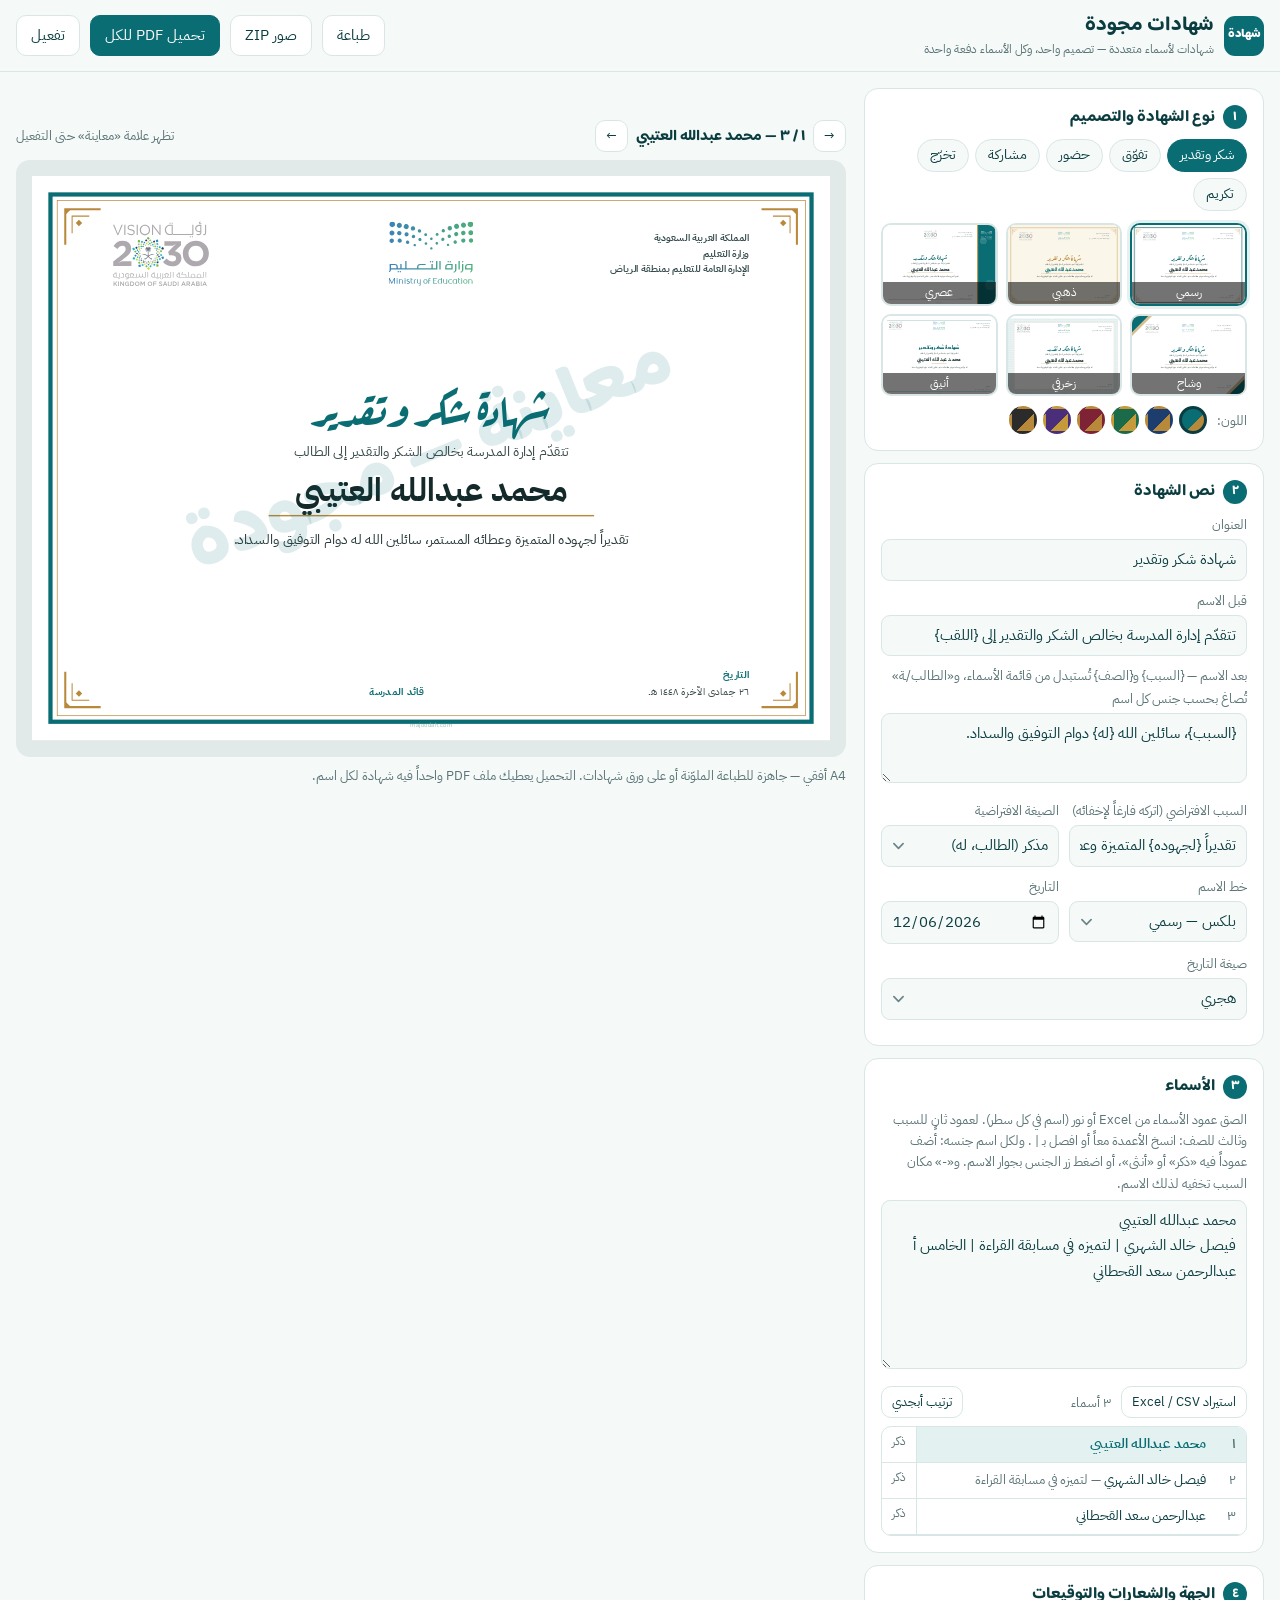
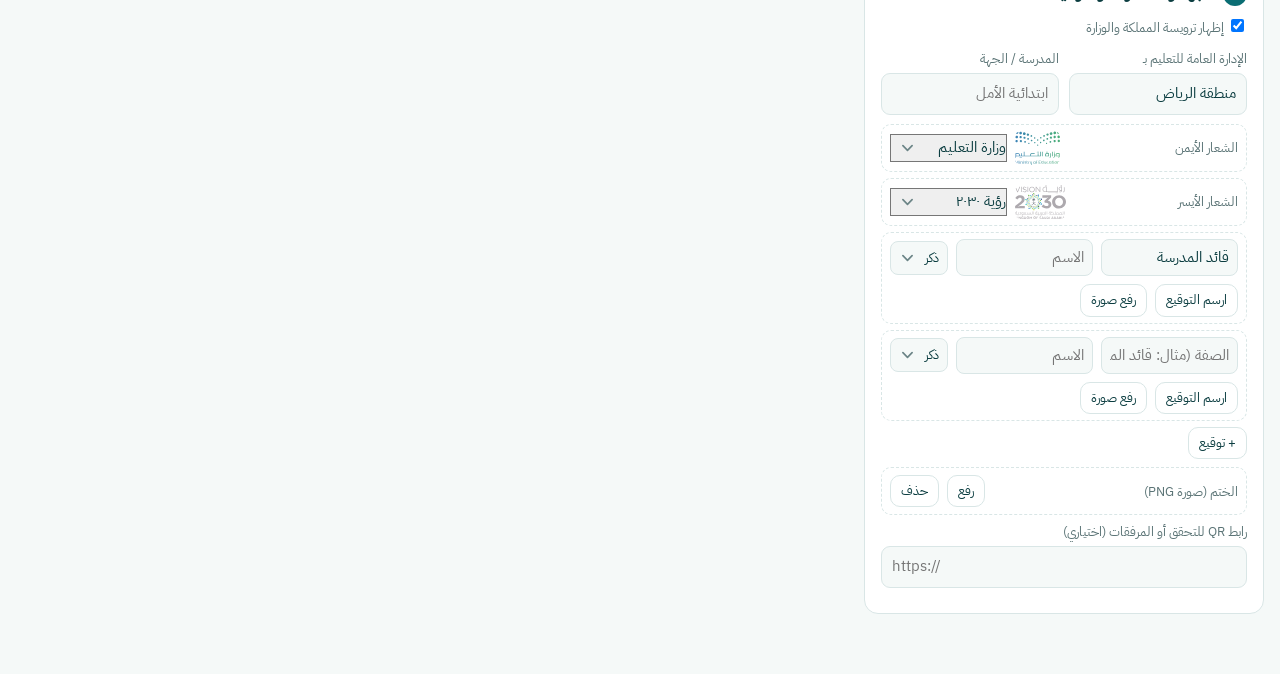
==== commit afa25e19: "Arabic numerals, male/female wording, signatures, empty-section options, images kept in print Co-Aut" ====
--- a/index.html
+++ b/index.html
@@ -53,8 +53,10 @@
 .slot{display:flex;gap:8px;align-items:center;border:1px dashed var(--line);border-radius:10px;padding:6px 8px;margin-bottom:6px}
 .slot img{height:34px;max-width:70px;object-fit:contain;background:#fff;border-radius:6px}
 .names{max-height:220px;overflow:auto;border:1px solid var(--line);border-radius:10px;margin-top:8px}
-.names button{display:flex;gap:8px;width:100%;border:0;border-bottom:1px solid var(--line);background:transparent;padding:6px 10px;text-align:start;cursor:pointer;font-size:13.5px}
+.names .nr{display:flex;align-items:stretch;border-bottom:1px solid var(--line)}
+.names button{display:flex;gap:8px;flex:1;min-width:0;border:0;background:transparent;padding:6px 10px;text-align:start;cursor:pointer;font-size:13.5px}
 .names button[aria-current=true]{background:var(--teal-soft);color:var(--teal);font-weight:600}
+.names button.gb{flex:none;font-size:12px;color:var(--muted);padding:4px 10px;border-inline-start:1px solid var(--line)}.names button.gb:hover{color:var(--teal)}
 .names .i{color:var(--muted);min-width:22px}
 .pv{position:sticky;top:120px}
 .pvbar{display:flex;align-items:center;gap:8px;margin-bottom:8px}
@@ -66,6 +68,9 @@
 .toast{position:fixed;bottom:22px;left:50%;transform:translateX(-50%);background:var(--ink);color:var(--paper);padding:9px 18px;border-radius:99px;font-size:14px;opacity:0;pointer-events:none;transition:opacity .25s;z-index:60}.toast.show{opacity:1}
 .busy{position:fixed;inset:0;background:rgba(0,0,0,.45);display:grid;place-items:center;z-index:70}.busy div{background:var(--card);border-radius:16px;padding:22px 30px;text-align:center;min-width:260px}
 .busy progress{width:100%;margin-top:10px}
+.modal{position:fixed;inset:0;background:rgba(0,0,0,.5);display:grid;place-items:center;z-index:65;padding:16px}
+.modal .card{max-width:680px;width:100%;display:flex;flex-direction:column;gap:12px;direction:rtl}
+.modal canvas{width:100%;aspect-ratio:5/2;background:#fff;border:1px solid var(--line);border-radius:10px;touch-action:none;cursor:crosshair}
 /* ===== الشهادة A4 أفقي ===== */
 .cert{--c:#0a6d73;--g:#b8893a;--soft:#e3f1f0;width:297mm;height:210mm;position:relative;overflow:hidden;background:#fff;color:#1f2a2b;direction:rtl;font-family:"IBM Plex Sans Arabic",Tahoma,sans-serif}
 .cert .in{position:absolute;inset:14mm 16mm;display:flex;flex-direction:column;align-items:center;text-align:center}
@@ -80,16 +85,16 @@
 .cert .mid{flex:1;display:flex;flex-direction:column;align-items:center;justify-content:center;width:100%;padding-bottom:4mm}
 .cert .ft{width:100%;display:flex;justify-content:space-between;align-items:flex-end;gap:6mm}
 .cert .dt{font-size:11pt;color:#3a4a4b;text-align:right;line-height:1.6;min-width:46mm}
-.cert .sigs{display:flex;gap:12mm;justify-content:center;flex:1}
-.cert .sig{text-align:center;font-size:11pt;line-height:1.5;min-width:46mm;position:relative}
+.cert .sigs{display:flex;gap:8mm;justify-content:center;flex:1;min-width:0}
+.cert .sig{text-align:center;font-size:11pt;line-height:1.5;min-width:40mm;position:relative}
 .cert .sig b{display:block;color:var(--c);font-size:11pt}
-.cert .sig img.s{height:15mm;display:block;margin:0 auto -2mm;max-width:46mm;object-fit:contain}
+.cert .sig img.s{height:15mm;display:block;margin:0 auto -2mm;max-width:44mm;object-fit:contain}
 .cert .sig .blank{height:13mm}
 .cert .seal{position:absolute;height:26mm;opacity:.85;left:50%;transform:translateX(-50%) rotate(-8deg);bottom:2mm}
-.cert .qr{min-width:46mm;display:flex;justify-content:flex-end}.cert .qr svg{width:20mm;height:20mm}
+.cert .qr{min-width:20mm;display:flex;justify-content:flex-end}.cert .qr svg{width:20mm;height:20mm}
 .cert .wm{position:absolute;inset:0;display:flex;align-items:center;justify-content:center;font-family:"Baloo Bhaijaan 2";font-weight:800;font-size:80pt;color:rgba(10,109,115,.13);transform:rotate(-22deg);pointer-events:none;z-index:5}
 .cert .brandln{position:absolute;bottom:3.5mm;left:0;right:0;text-align:center;font-size:6.5pt;color:#9bb}
-.cert svg.deco{position:absolute;pointer-events:none}
+.cert .deco{position:absolute;pointer-events:none}
 /* 1 رسمي */
 .t-rasmi .in,.t-dhahabi .in{inset:17mm 30mm 15mm}
 .t-rasmi .fr1{position:absolute;inset:6mm;border:1.6mm solid var(--c)}.t-rasmi .fr2{position:absolute;inset:9mm;border:.35mm solid var(--g)}
@@ -152,16 +157,16 @@
   <div class="card"><h2><span class="n">٢</span>نص الشهادة</h2>
    <div class="f"><label for="t_title">العنوان</label><input id="t_title" data-s="title"></div>
    <div class="f"><label for="t_pre">قبل الاسم</label><input id="t_pre" data-s="pre"></div>
-   <div class="f"><label for="t_body">بعد الاسم <span class="note">— {السبب} و{الصف} تُستبدل من قائمة الأسماء</span></label><textarea id="t_body" data-s="body"></textarea></div>
-   <div class="two"><div class="f"><label for="t_reason">السبب الافتراضي</label><input id="t_reason" data-s="reason"></div>
-   <div class="f"><label for="t_gender">الصيغة</label><select id="t_gender" data-s="gender"><option value="m">مذكر (الطالب، له)</option><option value="f">مؤنث (الطالبة، لها)</option></select></div></div>
+   <div class="f"><label for="t_body">بعد الاسم <span class="note">— {السبب} و{الصف} تُستبدل من قائمة الأسماء، و«الطالب/ـة» تُصاغ بحسب جنس كل اسم</span></label><textarea id="t_body" data-s="body"></textarea></div>
+   <div class="two"><div class="f"><label for="t_reason">السبب الافتراضي <span class="note">(اتركه فارغاً لإخفائه)</span></label><input id="t_reason" data-s="reason"></div>
+   <div class="f"><label for="t_gender">الصيغة الافتراضية</label><select id="t_gender" data-s="gender"><option value="m">مذكر (الطالب، له)</option><option value="f">مؤنث (الطالبة، لها)</option></select></div></div>
    <div class="two"><div class="f"><label for="t_font">خط الاسم</label><select id="t_font" data-s="nameFont"><option value="IBM Plex Sans Arabic">بلكس — رسمي</option><option value="Amiri">أميري — كلاسيكي</option><option value="Aref Ruqaa">رقعة — خط يدوي</option><option value="Baloo Bhaijaan 2">بالو — مدوّر</option><option value="El Messiri">المسيري — أنيق</option><option value="Reem Kufi">ريم كوفي — كوفي</option></select></div>
    <div class="f"><label for="t_date">التاريخ</label><input id="t_date" type="date" data-s="date"></div></div>
    <div class="f"><label for="t_dmode">صيغة التاريخ</label><select id="t_dmode" data-s="dmode"><option value="h">هجري</option><option value="hg">هجري وميلادي</option><option value="none">بدون تاريخ</option></select></div>
   </div>
   <div class="card"><h2><span class="n">٣</span>الأسماء</h2>
-   <p class="note" style="margin:0 0 6px">الصق عمود الأسماء من Excel أو نور (اسم في كل سطر). لعمود ثانٍ للسبب وثالث للصف: انسخ الأعمدة معاً أو افصل بـ | .</p>
-   <div class="f"><textarea id="namesRaw" rows="6" placeholder="محمد عبدالله العتيبي&#10;سارة خالد الشهري | لتميزها في مسابقة القراءة | الخامس أ"></textarea></div>
+   <p class="note" style="margin:0 0 6px">الصق عمود الأسماء من Excel أو نور (اسم في كل سطر). لعمود ثانٍ للسبب وثالث للصف: انسخ الأعمدة معاً أو افصل بـ | . ولكل اسم جنسه: أضف عموداً فيه «ذكر» أو «أنثى»، أو اضغط زر الجنس بجوار الاسم. و«-» مكان السبب تخفيه لذلك الاسم.</p>
+   <div class="f"><textarea id="namesRaw" rows="6" placeholder="محمد عبدالله العتيبي&#10;سارة خالد الشهري | لتميزها في مسابقة القراءة | الخامس أ | أنثى"></textarea></div>
    <div class="row"><label class="btn small" style="cursor:pointer">استيراد Excel / CSV<input type="file" id="xls" accept=".xlsx,.xls,.csv" hidden></label><span class="note" id="nCount"></span><div class="spacer"></div><button class="btn small" id="sortN">ترتيب أبجدي</button></div>
    <div class="names" id="names"></div>
   </div>
@@ -178,7 +183,7 @@
  <section class="pv">
   <div class="pvbar"><button class="btn small" id="prevN">→</button><b id="pvName" style="font-family:var(--f-d)">—</b><button class="btn small" id="nextN">←</button><div class="spacer"></div><span class="note" id="pvNote"></span></div>
   <div class="pvbox" id="pvbox"><div class="pvscale" id="pvscale"></div></div>
-  <p class="note" style="margin-top:8px">A4 أفقي — جاهزة للطباعة الملوّنة أو على ورق شهادات. التحميل يعطيك ملف PDF واحداً فيه شهادة لكل اسم.</p>
+  <p class="note" style="margin-top:8px"><span dir="ltr">A4</span> أفقي — جاهزة للطباعة الملوّنة أو على ورق شهادات. التحميل يعطيك ملف PDF واحداً فيه شهادة لكل اسم.</p>
  </section>
 </div>
 </div>
@@ -194,6 +199,11 @@
 var AN=function(n){return String(n).replace(/\d/g,function(c){return "٠١٢٣٤٥٦٧٨٩"[c]})};
 function cnt(n,one,two,few,many){return n===1?one:n===2?two:(n%100>=3&&n%100<=10)?AN(n)+" "+few:AN(n)+" "+many}
 function toast(t){var x=$("#toast");x.textContent=t;x.classList.add("show");clearTimeout(toast._);toast._=setTimeout(function(){x.classList.remove("show")},2600)}
+/* ===== الأرقام العربية على كل نص ظاهر (لا تمسّ الحقول ولا عناصر ltr ولا لوحة التفعيل) ===== */
+function skipTx(n){for(var p=n.parentNode;p&&p.nodeType===1;p=p.parentNode){var t=p.tagName;if(t==="SCRIPT"||t==="STYLE"||t==="TEXTAREA"||p.id==="actPanel"||p.getAttribute("dir")==="ltr")return true}return false}
+function tx(n){if(/[0-9]/.test(n.nodeValue)&&!skipTx(n))n.nodeValue=AN(n.nodeValue)}
+function txAll(root){var w=document.createTreeWalker(root||document.body,NodeFilter.SHOW_TEXT),n;while((n=w.nextNode()))tx(n)}
+try{new MutationObserver(function(ms){ms.forEach(function(m){if(m.type==="characterData")tx(m.target);else Array.prototype.forEach.call(m.addedNodes,function(a){if(a.nodeType===3)tx(a);else if(a.nodeType===1)txAll(a)})})}).observe(document.body,{subtree:true,childList:true,characterData:true})}catch(e){}
 /* ===== الأنواع ===== */
 var TYPES={
  "شكر وتقدير":{title:"شهادة شكر وتقدير",pre:"تتقدّم إدارة المدرسة بخالص الشكر والتقدير إلى {اللقب}",body:"{السبب}، سائلين الله {له} دوام التوفيق والسداد.",reason:"تقديراً {لجهوده} المتميزة وعطائه المستمر"},
@@ -216,19 +226,34 @@
  sigs:[{title:"قائد المدرسة",name:"",img:""},{title:"",name:"",img:""}],cur:0}}
 var S;
 /* ===== الأسماء ===== */
-function rows(){return String(S.namesRaw||"").split(/\r?\n/).map(function(l){var p=l.split(/\t|\s*\|\s*/).map(function(x){return x.trim()});return {name:p[0]||"",reason:p[1]||"",cls:p[2]||""}}).filter(function(r){return r.name})}
+var GW=/^(ذكر|أنثى|انثى|ذ|ث|ولد|بنت|بنين|بنات|طالب|طالبة|معلم|معلمة|male|female|m|f)$/i;
+function rows(){return String(S.namesRaw||"").split(/\r?\n/).map(function(l,ln){var p=l.split(/\t|\s*\|\s*/).map(function(x){return x.trim()}),g="",rest=[];
+ p.slice(1).forEach(function(x){if(!g&&GW.test(x))g=/^(ذكر|ذ|ولد|بنين|طالب|معلم|male|m)$/i.test(x)?"m":"f";else rest.push(x)});
+ return {name:p[0]||"",reason:rest[0]||"",cls:rest[1]||"",g:g,ln:ln}}).filter(function(r){return r.name})}
+function gOf(r){return r&&r.g||S.gender||"m"}
+function setRowG(k){var r=rows()[k];if(!r)return;var L=String(S.namesRaw).split(/\r?\n/),a=[r.name,r.reason,r.cls];while(a.length>1&&!a[a.length-1])a.pop();a.push(gOf(r)==="m"?"أنثى":"ذكر");L[r.ln]=a.join(" | ");S.namesRaw=L.join("\n");$("#namesRaw").value=S.namesRaw;save();renderNames();renderPreview()}
 /* ===== التاريخ ===== */
-function hijri(iso){try{return new Intl.DateTimeFormat("ar-SA-u-ca-islamic-umalqura-nu-arab",{day:"numeric",month:"long",year:"numeric",timeZone:"UTC"}).format(new Date(iso+"T00:00:00Z"))}catch(e){return iso}}
-function greg(iso){try{return new Intl.DateTimeFormat("ar-EG-u-nu-arab",{day:"numeric",month:"long",year:"numeric",timeZone:"UTC"}).format(new Date(iso+"T00:00:00Z"))+"م"}catch(e){return iso}}
+function hijri(iso){try{return AN(new Intl.DateTimeFormat("ar-SA-u-ca-islamic-umalqura-nu-arab",{day:"numeric",month:"long",year:"numeric",timeZone:"UTC"}).format(new Date(iso+"T00:00:00Z")))}catch(e){return AN(iso||"")}}
+function greg(iso){try{return AN(new Intl.DateTimeFormat("ar-EG-u-nu-arab",{day:"numeric",month:"long",year:"numeric",timeZone:"UTC"}).format(new Date(iso+"T00:00:00Z")))+"م"}catch(e){return AN(iso||"")}}
 /* ===== النص ===== */
-function fill(t,r){var g=G[S.gender];t=String(t||"");Object.keys(g).forEach(function(k){if(k.charAt(0)==="{")t=t.split(k).join(g[k])});
- var reason=r.reason||fill2(S.reason);t=t.split("{السبب}").join(reason).split("{الصف}").join(r.cls||"").split("{الاسم}").join(r.name);return t.replace(/\s+([،.])/g,"$1").replace(/\s{2,}/g," ").trim()}
-function fill2(t){var g=G[S.gender];t=String(t||"");Object.keys(g).forEach(function(k){if(k.charAt(0)==="{")t=t.split(k).join(g[k])});if(S.gender==="f")t=t.replace(/لتفوّقه/g,"لتفوّقها").replace(/لتميزه/g,"لتميزها").replace(/لتميّزه/g,"لتميّزها").replace(/وعطائه/g,"وعطائها");return t}
+/* صياغة المذكر والمؤنث لكل اسم: الرموز {له}… و«الطالب/ـة» وضمائر الكلمات الشائعة في الأسباب */
+var GEN_RE=/([^\s<>"'،,.()«»]+)\/ـة/g;
+var FEM=/(^|[\s،.«(])((?:و|ف|ب|ل|وب|ول|بل)?)(تفوّق|تفوق|تميّز|تميز|عطائ|أدائ|ادائ|جهود|جهد|مشاركت|تخرّج|تخرج|حضور|إنجاز|انجاز|اجتهاد|تعاون|إبداع|ابداع|التزام|حرص|انضباط|إخلاص|اخلاص|تفاني|سعي|مثابرت|تحصيل|نشاط|عمل)ه(?=$|[\s،.»)!؛:])/g;
+function gtx(t,g){var m=G[g]||G.m;t=String(t||"");Object.keys(m).forEach(function(k){if(k.charAt(0)==="{")t=t.split(k).join(m[k])});t=t.replace(GEN_RE,g==="f"?"$1ة":"$1");return g==="f"?t.replace(FEM,"$1$2$3ها"):t}
+function tidy(t){return t.replace(/\s(?:في|من|على|إلى|عن|ب)(?=\s*(?:[،.؛]|$))/g,"").replace(/\s+([،.,؛:!])/g,"$1").replace(/([،,؛])\s*([،.,؛])/g,"$2").replace(/^[\s،,؛.]+/,"").replace(/[\s،,؛]+$/,"").replace(/\s{2,}/g," ").trim()}
+function fill(t,r){var g=gOf(r),rs=/^[-—–]$/.test(r.reason||"")?"":(r.reason||S.reason);t=gtx(t,g);
+ if(!r.cls)t=t.replace(/\s*(?:(?:في|من|لل|ب)\s*)?(?:ال)?صف\s*\{الصف\}/g,"");
+ t=t.split("{السبب}").join(gtx(rs,g)).split("{الصف}").join(r.cls||"").split("{الاسم}").join(r.name||"");return AN(tidy(t))}
+/* صفة الموقِّع بحسب جنسه: «قائد/ـة المدرسة» أو «قائد المدرسة» تصير «قائدة المدرسة» للأنثى */
+var SIGW=/(^|\s)(ال)?(قائد|وكيل|مدير|مساعد|معلم|مرشد|مشرف|رئيس|منسق|رائد|مدرب|أمين|مسؤول|عميد|نائب|طلابي|تربوي|صحي|إداري|اداري|تعليمي)(?=\s|$)/g;
+function sigG(s){return s.g||S.gender||"m"}
+function sigT(s){var g=sigG(s),t=String(s.title||"").replace(GEN_RE,g==="f"?"$1ة":"$1");return AN(g==="f"?t.replace(SIGW,"$1$2$3ة"):t)}
 function qrSVG(u){try{var q=qrcode(0,"M");q.addData(u);q.make();return q.createSvgTag({cellSize:4,margin:0})}catch(e){return ""}}
 function logo(side){var v=side==="R"?S.logoR:S.logoL,img=side==="R"?S.imgR:S.imgL;if(v==="moe")return MOE;if(v==="vision")return VIS;if(v==="custom")return img;return ""}
 /* ===== زخارف ===== */
 function corners(c){var p='<path d="M3 34V3h31" stroke="'+c+'" stroke-width="1.8" fill="none"/><path d="M9 24V9h15" stroke="'+c+'" stroke-width=".9" fill="none"/><path d="M3 3l5 0-5 5z" fill="'+c+'"/><rect x="13" y="13" width="4" height="4" transform="rotate(45 15 15)" fill="'+c+'"/>';
- return [["top","right","scale(-1,1)"],["top","left",""],["bottom","right","scale(-1,-1)"],["bottom","left","scale(1,-1)"]].map(function(x){return '<svg class="deco" viewBox="0 0 40 40" style="width:17mm;height:17mm;'+x[0]+':11mm;'+x[1]+':11mm;transform:'+(x[2]||"none")+'">'+p+'</svg>'}).join("")}
+ /* القلب داخل الـSVG لا بـCSS transform — html2canvas يُسقط الزوايا المقلوبة بالـCSS من PDF والصور */
+ return [["top","right","translate(40 0) scale(-1 1)"],["top","left",""],["bottom","right","translate(40 40) scale(-1 -1)"],["bottom","left","translate(0 40) scale(1 -1)"]].map(function(x){return '<svg class="deco" viewBox="0 0 40 40" style="width:17mm;height:17mm;'+x[0]+':11mm;'+x[1]+':11mm"><g'+(x[2]?' transform="'+x[2]+'"':'')+'>'+p+'</g></svg>'}).join("")}
 function pattern(c){return '<svg class="pat" width="100%" height="100%"><defs><pattern id="pz" width="18" height="18" patternUnits="userSpaceOnUse"><path d="M9 1l2.2 5.8L17 9l-5.8 2.2L9 17l-2.2-5.8L1 9l5.8-2.2z" fill="'+c+'" opacity=".32"/><circle cx="0" cy="0" r="1.6" fill="'+c+'"/><circle cx="16" cy="16" r="1.6" fill="'+c+'"/></pattern></defs><rect width="100%" height="100%" fill="url(#pz)"/></svg>'}
 function medal(c,g){return '<svg class="deco" viewBox="0 0 60 80" style="width:22mm;height:30mm;top:16mm;left:20mm"><path d="M18 40l-8 36 12-8 8 12 6-36z" fill="'+c+'"/><path d="M42 40l8 36-12-8-8 12-6-36z" fill="'+c+'" opacity=".8"/><circle cx="30" cy="28" r="24" fill="'+g+'"/><circle cx="30" cy="28" r="18" fill="none" stroke="#fff" stroke-width="1.6" opacity=".8"/><path d="M30 16l3.6 7.4 8.1 1.2-5.9 5.7 1.4 8.1L30 34.6l-7.2 3.8 1.4-8.1-5.9-5.7 8.1-1.2z" fill="#fff"/></svg>'}
 /* ===== الشهادة ===== */
@@ -240,14 +265,15 @@
  if(t==="wishah")deco='<div class="r2"></div><div class="r1"></div><div class="r4"></div><div class="r3"></div>';
  if(t==="zukhrufi")deco=pattern(c)+'<div class="cover"></div>';
  if(t==="aniq")deco='<div class="ln1"></div><div class="ln2"></div>';
- var org=o.show?'<div class="org"><div>المملكة العربية السعودية</div><div>وزارة التعليم</div>'+(o.admin?'<div>الإدارة العامة للتعليم ب'+esc(o.admin.replace(/^ب/,""))+'</div>':'')+(o.school?'<div><b>'+esc(o.school)+'</b></div>':'')+'</div>':'<div></div>';
+ var org=o.show?'<div class="org"><div>المملكة العربية السعودية</div><div>وزارة التعليم</div>'+(o.admin?'<div>الإدارة العامة للتعليم ب'+AN(esc(o.admin.replace(/^ب/,"")))+'</div>':'')+(o.school?'<div><b>'+AN(esc(o.school))+'</b></div>':'')+'</div>':'<div></div>';
  var hd='<div class="hd">'+org+(lr&&t!=="asri"?'<img class="lg r" src="'+lr+'" alt="">':'<span></span>')+(ll?'<img class="lg l" src="'+ll+'" alt="">':'<span></span>')+'</div>';
  var dt=S.dmode==="none"?"":(S.dmode==="hg"?hijri(S.date)+'<br>'+greg(S.date):hijri(S.date));
- var sigs=(S.sigs||[]).filter(function(s){return s.title||s.name||s.img}).map(function(s){return '<div class="sig">'+(s.img?'<img class="s" src="'+s.img+'" alt="">':'<div class="blank"></div>')+'<b>'+esc(s.title)+'</b>'+esc(s.name)+'</div>'}).join("");
+ var sigs=(S.sigs||[]).filter(function(s){return s.title||s.name||s.img}).map(function(s){return '<div class="sig">'+(s.img?'<img class="s" src="'+s.img+'" alt="">':'<div class="blank"></div>')+(s.title?'<b>'+esc(sigT(s))+'</b>':'')+AN(esc(s.name))+'</div>'}).join("");
+ var tt=AN(esc(S.title)),pre=fill(S.pre,r),bd=fill(S.body,r);
  return '<div class="cert t-'+t+'" style="--c:'+c+';--g:'+g+'">'+deco+'<div class="in">'+hd+
-  '<div class="mid"><div class="tt">'+esc(S.title)+'</div><div class="pre">'+esc(fill(S.pre,r))+'</div>'+
-  '<div class="nm" style="font-family:\''+S.nameFont+'\',serif">'+esc(r.name)+'</div>'+
-  '<div class="bd">'+esc(fill(S.body,r))+'</div></div>'+
+  '<div class="mid">'+(tt?'<div class="tt">'+tt+'</div>':'')+(pre?'<div class="pre">'+esc(pre)+'</div>':'')+
+  '<div class="nm" style="font-family:\''+S.nameFont+'\',serif">'+AN(esc(r.name))+'</div>'+
+  (bd?'<div class="bd">'+esc(bd)+'</div>':'')+'</div>'+
   '<div class="ft"><div class="dt">'+(dt?'<b style="color:var(--c)">التاريخ</b><br>'+dt:'')+'</div><div class="sigs">'+sigs+'</div><div class="qr">'+(o.qr&&/^https?:/.test(o.qr)?qrSVG(o.qr):'')+'</div></div>'+
   '</div>'+(S.seal?'<img class="seal" src="'+S.seal+'" alt="">':'')+(wm?'<div class="wm">معاينة — مجودة</div>':'')+'<div class="brandln">majoodah.com</div></div>'}
 /* ===== الواجهة ===== */
@@ -259,20 +285,38 @@
  $$("#sws .sw").forEach(function(b){b.addEventListener("click",function(){S.color=+b.dataset.k;save();renderAll()})})}
 function renderFields(){$$("[data-s]").forEach(function(i){i.value=S[i.dataset.s]==null?"":S[i.dataset.s]});$$("[data-o]").forEach(function(i){i.value=S.org[i.dataset.o]||""});$("#orgShow").checked=!!S.org.show;$("#namesRaw").value=S.namesRaw;$("#selR").value=S.logoR;$("#selL").value=S.logoL;
  $("#imgR").src=logo("R")||"data:,";$("#imgL").src=logo("L")||"data:,";$("#imgSeal").src=S.seal||"data:,";renderSigs()}
-function renderSigs(){$("#sigs").innerHTML=S.sigs.map(function(s,k){return '<div class="slot" style="flex-wrap:wrap"><input data-g="'+k+'" data-f="title" value="'+esc(s.title)+'" placeholder="الصفة (مثال: قائد المدرسة)" style="flex:1;min-width:120px;border:1px solid var(--line);background:var(--paper);border-radius:8px;padding:5px 8px"><input data-g="'+k+'" data-f="name" value="'+esc(s.name)+'" placeholder="الاسم" style="flex:1;min-width:120px;border:1px solid var(--line);background:var(--paper);border-radius:8px;padding:5px 8px">'+(s.img?'<img src="'+s.img+'" alt="">':'')+'<button class="btn small" data-up="'+k+'">'+(s.img?'تغيير التوقيع':'صورة التوقيع')+'</button>'+(s.img?'<button class="btn small" data-rm="'+k+'">حذف</button>':'')+'</div>'}).join("")+(S.sigs.length<3?'<button class="btn small" id="addSig" style="margin-bottom:8px">+ توقيع</button>':'');
- $$("#sigs [data-g]").forEach(function(i){i.addEventListener("input",function(){S.sigs[+i.dataset.g][i.dataset.f]=i.value;save();renderPreview()})});
+function renderSigs(){$("#sigs").innerHTML=S.sigs.map(function(s,k){return '<div class="slot" style="flex-wrap:wrap"><input data-g="'+k+'" data-f="title" value="'+esc(s.title)+'" placeholder="الصفة (مثال: قائد المدرسة)" style="flex:1;min-width:120px;border:1px solid var(--line);background:var(--paper);border-radius:8px;padding:5px 8px"><input data-g="'+k+'" data-f="name" value="'+esc(s.name)+'" placeholder="الاسم" style="flex:1;min-width:120px;border:1px solid var(--line);background:var(--paper);border-radius:8px;padding:5px 8px"><select data-g="'+k+'" data-f="g" aria-label="جنس الموقِّع" style="width:auto;border:1px solid var(--line);background-color:var(--paper);border-radius:8px;padding:5px 8px;font-size:13px"><option value="m"'+(sigG(s)==="m"?" selected":"")+'>ذكر</option><option value="f"'+(sigG(s)==="f"?" selected":"")+'>أنثى</option></select>'+(s.img?'<img src="'+s.img+'" alt="">':'')+'<button class="btn small" data-draw="'+k+'">ارسم التوقيع</button><button class="btn small" data-up="'+k+'">'+(s.img?'تغيير الصورة':'رفع صورة')+'</button>'+(s.img?'<button class="btn small" data-rm="'+k+'">حذف</button>':'')+'</div>'}).join("")+(S.sigs.length<3?'<button class="btn small" id="addSig" style="margin-bottom:8px">+ توقيع</button>':'');
+ $$("#sigs [data-g]").forEach(function(i){i.addEventListener(i.tagName==="SELECT"?"change":"input",function(){S.sigs[+i.dataset.g][i.dataset.f]=i.value;save();renderPreview()})});
+ $$("#sigs [data-draw]").forEach(function(b){b.addEventListener("click",function(){drawSig(+b.dataset.draw)})});
  $$("#sigs [data-up]").forEach(function(b){b.addEventListener("click",function(){pick(function(d){S.sigs[+b.dataset.up].img=d;save();renderSigs();renderPreview()},600,true)})});
  $$("#sigs [data-rm]").forEach(function(b){b.addEventListener("click",function(){S.sigs[+b.dataset.rm].img="";save();renderSigs();renderPreview()})});
  if($("#addSig"))$("#addSig").addEventListener("click",function(){S.sigs.push({title:"",name:"",img:""});save();renderSigs()})}
+/* رسم التوقيع بالإصبع أو الفأرة — يُقصّ على حدود الرسم ويُحفظ PNG شفافاً */
+function drawSig(k){
+ var m=document.createElement("div");m.className="modal";m.innerHTML='<div class="card" role="dialog" aria-modal="true" aria-label="رسم التوقيع"><h2 style="font-size:17px;margin:0">ارسم التوقيع</h2><canvas width="1000" height="400"></canvas><div class="row"><button type="button" class="btn primary" data-a="ok">حفظ التوقيع</button><button type="button" class="btn" data-a="clr">مسح</button><div class="spacer"></div><button type="button" class="btn" data-a="x">إلغاء</button></div></div>';
+ document.body.appendChild(m);
+ var cv=$("canvas",m),x=cv.getContext("2d"),down=false,any=false,last=null,bb=[1e9,1e9,-1,-1];
+ x.lineCap="round";x.lineJoin="round";x.lineWidth=6;x.strokeStyle=x.fillStyle="#16233f";
+ function pt(e){var r=cv.getBoundingClientRect();return [(e.clientX-r.left)*cv.width/r.width,(e.clientY-r.top)*cv.height/r.height]}
+ function grow(p){bb[0]=Math.min(bb[0],p[0]);bb[1]=Math.min(bb[1],p[1]);bb[2]=Math.max(bb[2],p[0]);bb[3]=Math.max(bb[3],p[1])}
+ cv.addEventListener("pointerdown",function(e){e.preventDefault();down=true;last=pt(e);grow(last);try{cv.setPointerCapture(e.pointerId)}catch(_){}x.beginPath();x.arc(last[0],last[1],3,0,7);x.fill();any=true});
+ cv.addEventListener("pointermove",function(e){if(!down)return;var p=pt(e);x.beginPath();x.moveTo(last[0],last[1]);x.lineTo(p[0],p[1]);x.stroke();last=p;grow(p)});
+ ["pointerup","pointercancel","pointerleave"].forEach(function(t){cv.addEventListener(t,function(){down=false})});
+ function close(){m.remove()}
+ m.addEventListener("click",function(e){var a=e.target.getAttribute&&e.target.getAttribute("data-a");if(e.target===m||a==="x")close();
+  if(a==="clr"){x.clearRect(0,0,cv.width,cv.height);any=false;bb=[1e9,1e9,-1,-1]}
+  if(a==="ok"){if(!any){toast("ارسم التوقيع أولاً");return}var pad=14,sx=Math.max(0,bb[0]-pad),sy=Math.max(0,bb[1]-pad),w=Math.min(cv.width,bb[2]+pad)-sx,h=Math.min(cv.height,bb[3]+pad)-sy;
+   var o=document.createElement("canvas");o.width=w;o.height=h;o.getContext("2d").drawImage(cv,sx,sy,w,h,0,0,w,h);if(S.sigs[k]){S.sigs[k].img=o.toDataURL("image/png");save();renderSigs();renderPreview();toast("أُضيف التوقيع")}close()}})}
 function renderNames(){var R=rows();if(S.cur>=R.length)S.cur=Math.max(0,R.length-1);$("#nCount").textContent=R.length?cnt(R.length,"اسم واحد","اسمان","أسماء","اسماً"):"";
- $("#names").innerHTML=R.map(function(r,k){return '<button data-k="'+k+'" aria-current="'+(k===S.cur)+'"><span class="i">'+AN(k+1)+'</span><span>'+esc(r.name)+(r.reason?' <span class="note">— '+esc(r.reason)+'</span>':'')+'</span></button>'}).join("")||'<div class="note" style="padding:10px">لا أسماء بعد.</div>';
- $$("#names button").forEach(function(b){b.addEventListener("click",function(){S.cur=+b.dataset.k;save();renderNames();renderPreview()})})}
-function renderPreview(){var R=rows(),r=R[S.cur]||{name:"اسم المكرَّم"};$("#pvscale").innerHTML=cert(r,!ACTIVE);$("#pvName").textContent=R.length?(AN(S.cur+1)+" / "+AN(R.length)+" — "+r.name):"أضف الأسماء";$("#pvNote").textContent=ACTIVE?"":"تظهر علامة «معاينة» حتى التفعيل";fit()}
+ $("#names").innerHTML=R.map(function(r,k){return '<div class="nr"><button data-k="'+k+'" aria-current="'+(k===S.cur)+'"><span class="i">'+AN(k+1)+'</span><span>'+esc(r.name)+(r.reason&&!/^[-—–]$/.test(r.reason)?' <span class="note">— '+esc(r.reason)+'</span>':'')+'</span></button><button class="gb" data-gk="'+k+'" title="تبديل صيغة المذكر/المؤنث لهذا الاسم">'+(gOf(r)==="f"?"أنثى":"ذكر")+'</button></div>'}).join("")||'<div class="note" style="padding:10px">لا أسماء بعد.</div>';
+ $$("#names [data-k]").forEach(function(b){b.addEventListener("click",function(){S.cur=+b.dataset.k;save();renderNames();renderPreview()})});
+ $$("#names [data-gk]").forEach(function(b){b.addEventListener("click",function(){S.cur=+b.dataset.gk;setRowG(+b.dataset.gk)})})}
+function renderPreview(){var R=rows(),r=R[S.cur]||{name:"اسم المكرَّم"};$("#pvscale").innerHTML=cert(r,!ACTIVE);$("#pvName").textContent=R.length?(AN(S.cur+1)+" / "+AN(R.length)+" — "+r.name):"أضف الأسماء";$("#pvNote").textContent=ACTIVE?"":"تظهر علامة «معاينة» حتى التفعيل";fit();markPrint()}
 function fit(){var b=$("#pvbox"),s=$("#pvscale"),c=s.firstChild;if(!c)return;var k=Math.min(1,(b.clientWidth-32)/c.offsetWidth);s.style.transform="scale("+k+")";s.style.height=(c.offsetHeight*k)+"px";s.style.width=c.offsetWidth+"px"}
 window.addEventListener("resize",function(){fit();renderTpls()});
 function renderAll(){renderTypes();renderTpls();renderFields();renderNames();renderPreview()}
 /* ===== الأحداث ===== */
-$$("[data-s]").forEach(function(i){i.addEventListener(i.tagName==="SELECT"||i.type==="date"?"change":"input",function(){S[i.dataset.s]=i.value;save();renderPreview();if(i.dataset.s==="gender"||i.dataset.s==="nameFont")renderTpls()})});
+$$("[data-s]").forEach(function(i){i.addEventListener(i.tagName==="SELECT"||i.type==="date"?"change":"input",function(){S[i.dataset.s]=i.value;save();renderPreview();if(i.dataset.s==="gender"){renderNames();renderSigs()}if(i.dataset.s==="gender"||i.dataset.s==="nameFont")renderTpls()})});
 $$("[data-o]").forEach(function(i){i.addEventListener("input",function(){S.org[i.dataset.o]=i.value;save();renderPreview()})});
 $("#orgShow").addEventListener("change",function(){S.org.show=this.checked;save();renderPreview();renderTpls()});
 $("#namesRaw").addEventListener("input",function(){S.namesRaw=this.value;save();renderNames();renderPreview()});
@@ -281,7 +325,7 @@
 $("#nextN").addEventListener("click",function(){if(S.cur<rows().length-1){S.cur++;renderNames();renderPreview()}});
 $("#xls").addEventListener("change",function(e){var f=e.target.files[0];e.target.value="";if(!f)return;if(!window.XLSX){toast("تعذّر تحميل قارئ Excel — الصق الأسماء نسخاً");return}
  f.arrayBuffer().then(function(buf){var wb=XLSX.read(buf,{type:"array"}),sh=wb.Sheets[wb.SheetNames[0]],a=XLSX.utils.sheet_to_json(sh,{header:1,blankrows:false});
-  var L=a.map(function(r){return r.filter(function(x){return x!=null&&String(x).trim()!==""}).slice(0,3).map(function(x){return String(x).trim()}).join(" | ")}).filter(function(x){return x&&!/^(الاسم|اسم الطالب|name)/i.test(x)});
+  var L=a.map(function(r){return r.filter(function(x){return x!=null&&String(x).trim()!==""}).slice(0,4).map(function(x){return String(x).trim()}).join(" | ")}).filter(function(x){return x&&!/^(الاسم|اسم الطالب|اسم الطالبة|name)/i.test(x)});
   S.namesRaw=L.join("\n");$("#namesRaw").value=S.namesRaw;S.cur=0;save();renderNames();renderPreview();toast("استُورد "+cnt(L.length,"اسم واحد","اسمان","أسماء","اسماً"))}).catch(function(){toast("تعذّرت قراءة الملف")})});
 var pickCb=null,pickMax=600,pickPng=true;
 function pick(cb,max,png){pickCb=cb;pickMax=max||600;pickPng=png!==false;$("#imgPick").click()}
@@ -293,7 +337,19 @@
 function busy(t,n){var b=$("#busyBox");if(!b){b=document.createElement("div");b.className="busy";b.id="busyBox";b.innerHTML='<div><b id="busyT"></b><progress id="busyP" max="1" value="0"></progress></div>';document.body.appendChild(b)}$("#busyT").textContent=t;$("#busyP").max=n;$("#busyP").value=0}
 function unbusy(){var b=$("#busyBox");if(b)b.remove()}
 function need(){if(ACTIVE)return true;openAct();toast("التحميل يتطلب التفعيل — المعاينة مجانية");return false}
-function renderOne(r){var host=document.createElement("div");host.style.cssText="position:fixed;left:-12000px;top:0";host.innerHTML=cert(r,false);document.body.appendChild(host);return html2canvas(host.firstChild,{scale:2,backgroundColor:"#fff",useCORS:true,logging:false}).then(function(c){host.remove();return c},function(e){host.remove();throw e})}
+/* انتظار تحميل الصور (الشعارات والتوقيعات والختم) قبل الطباعة والتصدير */
+function imgsReady(root,ms){var L=$$("img",root).filter(function(im){return im.getAttribute("src")});return Promise.race([Promise.all(L.map(function(im){return (im.complete&&im.naturalWidth?Promise.resolve():new Promise(function(ok){im.addEventListener("load",ok);im.addEventListener("error",ok)})).then(function(){return im.decode?im.decode().catch(function(){}):null})})),new Promise(function(ok){setTimeout(ok,ms||5000)})])}
+/* html2canvas يمطّ الصور ولا يدعم object-fit — نحسب المقاس المحتوى صراحةً */
+function fitImgs(root){$$("img",root).forEach(function(im){var w=im.naturalWidth,h=im.naturalHeight,bw=im.offsetWidth,bh=im.offsetHeight;if(!w||!h||!bw||!bh)return;var k=Math.min(bw/w,bh/h);im.style.maxWidth="none";im.style.width=(w*k)+"px";im.style.height=(h*k)+"px";if(im.classList.contains("s"))im.style.marginTop=(bh-h*k)+"px"})}
+/* html2canvas يُسقط أو يزيح الـSVG المضمّن (الزوايا والنقش ورمز QR) — نحوّلها إلى صور بنفس المقاس والموضع */
+function svgImgs(root){var b0=root.getBoundingClientRect();$$("svg",root).forEach(function(s){var r=s.getBoundingClientRect();if(!r.width||!r.height)return;var k=s.cloneNode(true),im=new Image();
+ k.setAttribute("xmlns","http://www.w3.org/2000/svg");k.setAttribute("width",r.width);k.setAttribute("height",r.height);k.removeAttribute("style");k.removeAttribute("class");
+ im.className=s.getAttribute("class")||"";im.style.cssText=(s.getAttribute("style")||"")+";width:"+r.width+"px;height:"+r.height+"px;display:block";im.alt="";
+ im.src="data:image/svg+xml;charset=utf-8,"+encodeURIComponent(new XMLSerializer().serializeToString(k));s.parentNode.replaceChild(im,s)})}
+/* html2canvas لا يطبّق CSS filter — نخبز الشعار الأبيض لتصميم «عصري» في الصورة نفسها */
+function bakeFilters(root){$$("img.vlogo",root).forEach(function(im){try{var w=im.naturalWidth,h=im.naturalHeight;if(!w||!h)return;var s=Math.max(1,600/w),cv=document.createElement("canvas");cv.width=Math.round(w*s);cv.height=Math.round(h*s);var x=cv.getContext("2d");x.drawImage(im,0,0,cv.width,cv.height);x.globalCompositeOperation="source-in";x.fillStyle="#fff";x.fillRect(0,0,cv.width,cv.height);im.style.filter="none";im.src=cv.toDataURL("image/png")}catch(e){}})}
+function renderOne(r){var host=document.createElement("div");host.style.cssText="position:fixed;left:-12000px;top:0";host.innerHTML=cert(r,false);document.body.appendChild(host);svgImgs(host);
+ return imgsReady(host).then(function(){bakeFilters(host);return imgsReady(host)}).then(function(){fitImgs(host);return html2canvas(host.firstChild,{scale:2,backgroundColor:"#fff",useCORS:true,logging:false})}).then(function(c){host.remove();return c},function(e){host.remove();throw e})}
 function safe(n){return String(n).replace(/[\\/:*?"<>|]/g,"").slice(0,60)||"شهادة"}
 $("#btnPdf").addEventListener("click",function(){if(!need())return;var R=rows();if(!R.length){toast("أضف الأسماء أولاً");return}if(!window.jspdf||!window.html2canvas){toast("تعذّر تحميل أدوات PDF — استخدم الطباعة");return}
  busy("جارٍ تجهيز الشهادات…",R.length);var pdf=new jspdf.jsPDF({orientation:"landscape",unit:"mm",format:"a4"}),i=0;
@@ -303,9 +359,14 @@
  busy("جارٍ تجهيز الصور…",R.length);var z=new JSZip(),i=0;
  (document.fonts?document.fonts.ready:Promise.resolve()).then(function step(){if(i>=R.length){return z.generateAsync({type:"blob"}).then(function(b){var a=document.createElement("a");a.href=URL.createObjectURL(b);a.download="شهادات-"+safe(S.title)+".zip";document.body.appendChild(a);a.click();setTimeout(function(){URL.revokeObjectURL(a.href);a.remove()},800);unbusy();toast("حُمّلت "+cnt(R.length,"صورة واحدة","صورتان","صور","صورة"))})}
   return renderOne(R[i]).then(function(c){z.file(AN(i+1)+"-"+safe(R[i].name)+".jpg",c.toDataURL("image/jpeg",.92).split(",")[1],{base64:true});i++;$("#busyP").value=i;$("#busyT").textContent="صورة "+AN(i)+" من "+AN(R.length);return step()})}).catch(function(){unbusy();toast("تعذّر إنشاء الصور")})});
+/* منطقة الطباعة تُجهَّز مسبقاً بعد كل تعديل (حتى تكون الصور محمّلة إن طبع المستخدم بـ Ctrl+P)، وتُعاد قبل الطباعة إن تغيّر شيء */
+var PDIRTY=true,pT=null;
+function buildPrint(){if(!S)return;$("#printArea").innerHTML=rows().map(function(r){return cert(r,!ACTIVE)}).join("");PDIRTY=false}
+function markPrint(){PDIRTY=true;clearTimeout(pT);pT=setTimeout(buildPrint,1200)}
+window.addEventListener("beforeprint",function(){if(PDIRTY||!$("#printArea").innerHTML)buildPrint()});
 $("#btnPrint").addEventListener("click",function(){var R=rows();if(!R.length){toast("أضف الأسماء أولاً");return}if(!ACTIVE){openAct();toast("تُطبع بعلامة «معاينة» — فعّل لإزالتها")}
- $("#printArea").innerHTML=R.map(function(r){return cert(r,!ACTIVE)}).join("");setTimeout(function(){window.print()},ACTIVE?300:1200)});
-window.addEventListener("afterprint",function(){$("#printArea").innerHTML=""});
+ if(PDIRTY||!$("#printArea").innerHTML)buildPrint();clearTimeout(pT);
+ Promise.all([imgsReady($("#printArea")),new Promise(function(ok){setTimeout(ok,ACTIVE?150:1200)})]).then(function(){window.print()})});
 /* ===== التفعيل (متوافق مع الأكواد السابقة) ===== */
 var ACTIVE=false,AKEY="mj_shahadat_act";
 function sha(s){return crypto.subtle.digest("SHA-256",new TextEncoder().encode(s)).then(function(b){return Array.prototype.map.call(new Uint8Array(b),function(x){return ("0"+x.toString(16)).slice(-2)}).join("")})}
@@ -318,7 +379,7 @@
  sha(APPKEY+":"+c).then(function(h){if(HASHES.indexOf(h)>=0){try{localStorage.setItem(AKEY,h)}catch(e){}setActive(true);m.className="msg ok";m.textContent="تم التفعيل — حمّل شهاداتك PDF أو صوراً.";toast("تم التفعيل");setTimeout(function(){$("#actPanel").hidden=true},1500)}else{m.className="msg err";m.textContent="الكود غير صحيح. تأكد من كتابته كما وصلك في رسالة الطلب."}}).catch(function(){m.className="msg err";m.textContent="افتح الصفحة في متصفح حديث لإتمام التفعيل."})});
 try{var h0=localStorage.getItem(AKEY);if(h0&&HASHES.indexOf(h0)>=0)ACTIVE=true}catch(e){}
 /* ===== التشغيل ===== */
-Promise.race([load(),new Promise(function(ok){setTimeout(function(){ok(null)},1500)})]).then(function(st){if(S)return;S=st||fresh();var f=fresh();Object.keys(f).forEach(function(k){if(S[k]==null)S[k]=f[k]});setActive(ACTIVE);renderAll();if(document.fonts)document.fonts.ready.then(function(){fit();renderTpls()})});
+Promise.race([load(),new Promise(function(ok){setTimeout(function(){ok(null)},1500)})]).then(function(st){if(S)return;S=st||fresh();var f=fresh();Object.keys(f).forEach(function(k){if(S[k]==null)S[k]=f[k]});setActive(ACTIVE);renderAll();txAll();if(document.fonts)document.fonts.ready.then(function(){fit();renderTpls()})});
 })();
 </script>
 
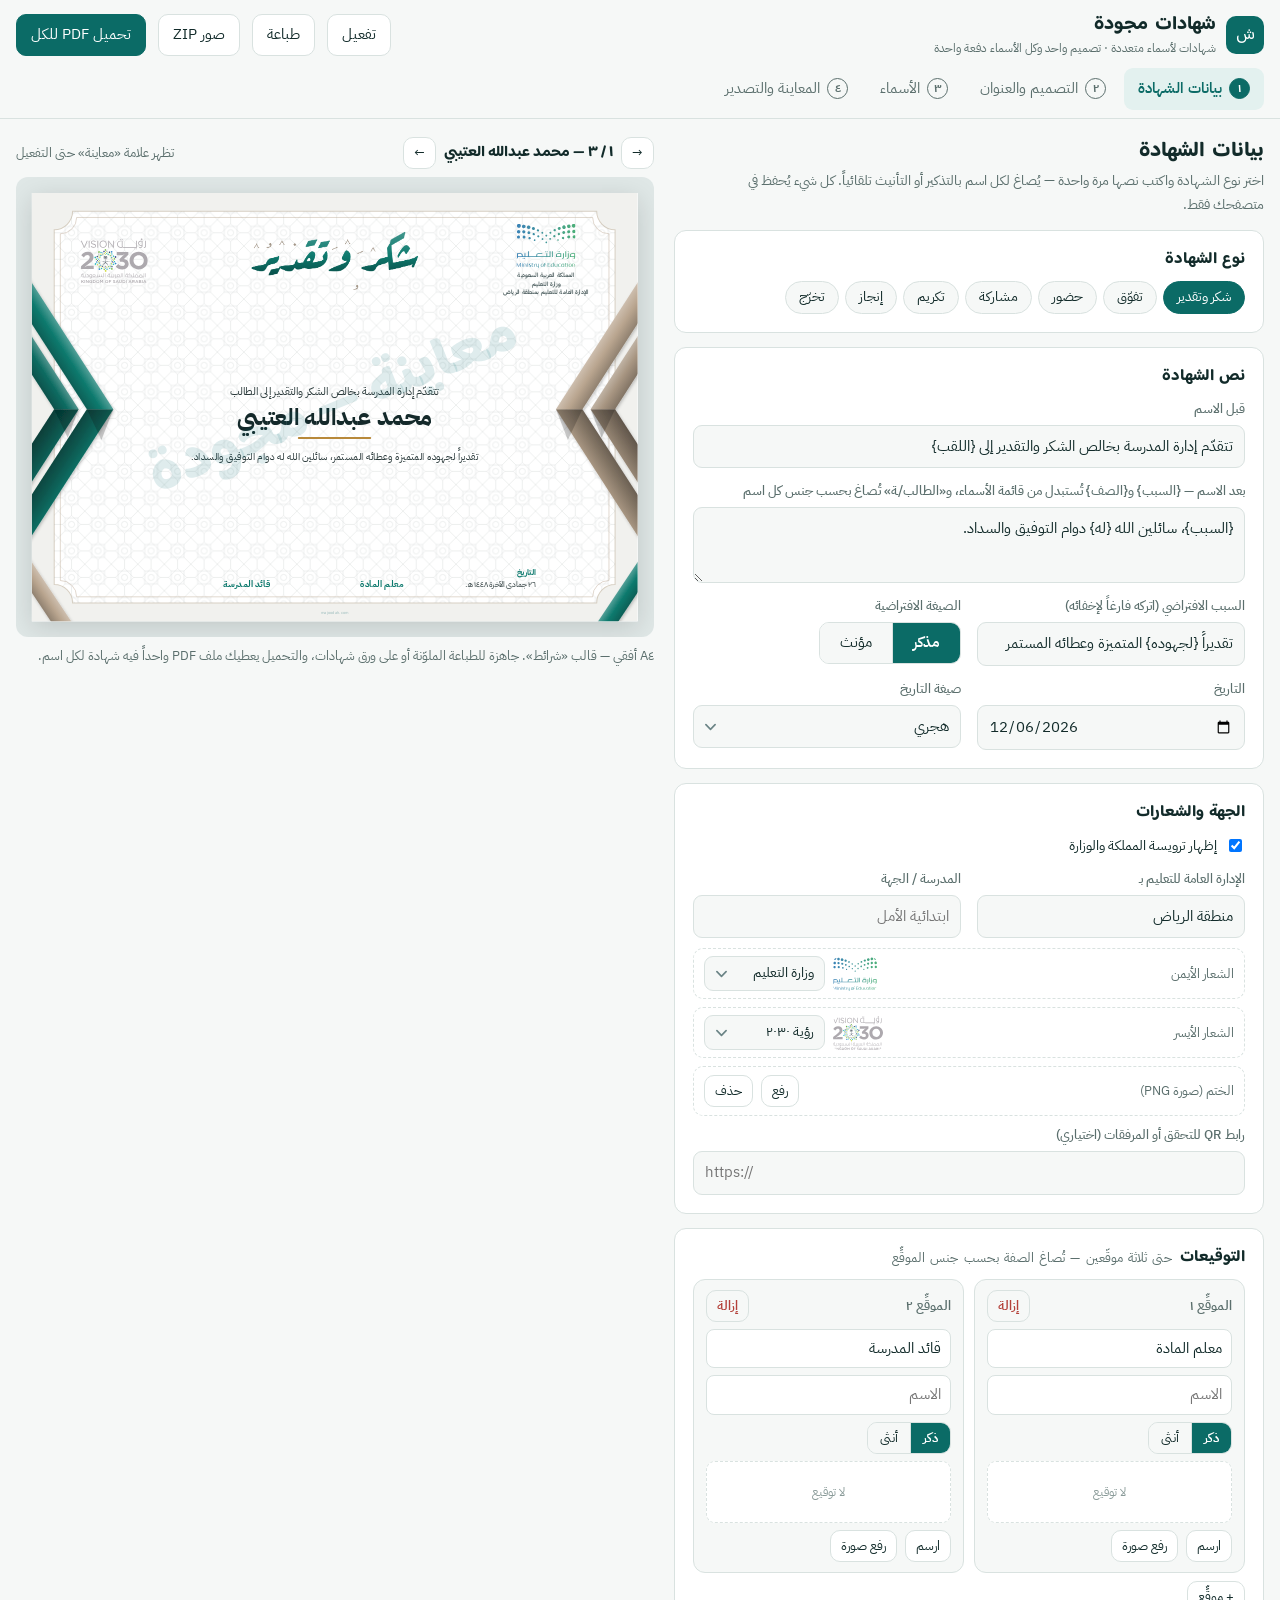
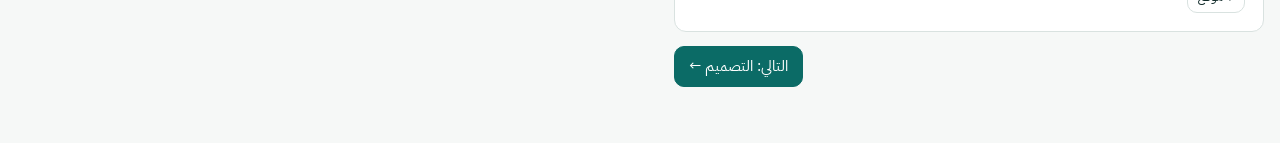
==== commit 64ae078c: "Certificates: 14 redesigned templates, calligraphy titles, unified Majoodah UI Co-Authored-By: Claud" ====
--- a/index.html
+++ b/index.html
@@ -7,123 +7,203 @@
 <title>شهادات مجودة — شهادات لأسماء متعددة دفعة واحدة</title>
 <!--pwa--><link rel="icon" type="image/png" sizes="32x32" href="/favicon.png"><link rel="icon" type="image/png" sizes="192x192" href="/icon-192.png"><link rel="apple-touch-icon" sizes="180x180" href="/apple-touch-icon.png"><link rel="manifest" href="app.webmanifest"><meta name="apple-mobile-web-app-title" content="شهادات مجودة"><meta name="application-name" content="شهادات مجودة"><meta name="theme-color" content="#0a6d73"><!--/pwa-->
 <link rel="preconnect" href="https://fonts.googleapis.com"><link rel="preconnect" href="https://fonts.gstatic.com" crossorigin>
-<link rel="stylesheet" href="https://fonts.googleapis.com/css2?family=IBM+Plex+Sans+Arabic:wght@400;500;600;700&family=Baloo+Bhaijaan+2:wght@600;700;800&family=Aref+Ruqaa:wght@400;700&family=Amiri:wght@400;700&family=Reem+Kufi:wght@500;700&family=El+Messiri:wght@500;700&display=swap">
+<link rel="stylesheet" href="https://fonts.googleapis.com/css2?family=IBM+Plex+Sans+Arabic:wght@400;500;600;700&family=Baloo+Bhaijaan+2:wght@600;700;800&family=Aref+Ruqaa:wght@400;700&family=Amiri:wght@400;700&family=Reem+Kufi:wght@500;700&family=El+Messiri:wght@500;700&family=Rakkas&family=Lalezar&family=Marhey:wght@700&family=Mirza:wght@500;700&family=Noto+Nastaliq+Urdu:wght@700&family=Gulzar&family=Alkalami&display=swap">
 <script src="https://cdnjs.cloudflare.com/ajax/libs/html2canvas/1.4.1/html2canvas.min.js"></script>
 <script src="https://cdnjs.cloudflare.com/ajax/libs/jspdf/2.5.1/jspdf.umd.min.js"></script>
 <script src="https://cdnjs.cloudflare.com/ajax/libs/jszip/3.10.1/jszip.min.js"></script>
 <script src="https://cdnjs.cloudflare.com/ajax/libs/xlsx/0.18.5/xlsx.full.min.js"></script>
 <script>var qrcode=function(){function i(t,r){function a(t,r){g=function(t){for(var r=new Array(t),e=0;e<t;e+=1){r[e]=new Array(t);for(var n=0;n<t;n+=1)r[e][n]=null}return r}(l=4*u+17),e(0,0),e(l-7,0),e(0,l-7),i(),o(),v(t,r),7<=u&&h(t),null==n&&(n=w(u,f,c)),d(n,r)}var u=t,f=y[r],g=null,l=0,n=null,c=[],s={},e=function(t,r){for(var e=-1;e<=7;e+=1)if(!(t+e<=-1||l<=t+e))for(var n=-1;n<=7;n+=1)r+n<=-1||l<=r+n||(g[t+e][r+n]=0<=e&&e<=6&&(0==n||6==n)||0<=n&&n<=6&&(0==e||6==e)||2<=e&&e<=4&&2<=n&&n<=4)},o=function(){for(var t=8;t<l-8;t+=1)null==g[t][6]&&(g[t][6]=t%2==0);for(var r=8;r<l-8;r+=1)null==g[6][r]&&(g[6][r]=r%2==0)},i=function(){for(var t=B.getPatternPosition(u),r=0;r<t.length;r+=1)for(var e=0;e<t.length;e+=1){var n=t[r],o=t[e];if(null==g[n][o])for(var i=-2;i<=2;i+=1)for(var a=-2;a<=2;a+=1)g[n+i][o+a]=-2==i||2==i||-2==a||2==a||0==i&&0==a}},h=function(t){for(var r=B.getBCHTypeNumber(u),e=0;e<18;e+=1){var n=!t&&1==(r>>e&1);g[Math.floor(e/3)][e%3+l-8-3]=n}for(e=0;e<18;e+=1){n=!t&&1==(r>>e&1);g[e%3+l-8-3][Math.floor(e/3)]=n}},v=function(t,r){for(var e=f<<3|r,n=B.getBCHTypeInfo(e),o=0;o<15;o+=1){var i=!t&&1==(n>>o&1);o<6?g[o][8]=i:o<8?g[o+1][8]=i:g[l-15+o][8]=i}for(o=0;o<15;o+=1){i=!t&&1==(n>>o&1);o<8?g[8][l-o-1]=i:o<9?g[8][15-o-1+1]=i:g[8][15-o-1]=i}g[l-8][8]=!t},d=function(t,r){for(var e=-1,n=l-1,o=7,i=0,a=B.getMaskFunction(r),u=l-1;0<u;u-=2)for(6==u&&(u-=1);;){for(var f=0;f<2;f+=1)if(null==g[n][u-f]){var c=!1;i<t.length&&(c=1==(t[i]>>>o&1)),a(n,u-f)&&(c=!c),g[n][u-f]=c,-1==(o-=1)&&(i+=1,o=7)}if((n+=e)<0||l<=n){n-=e,e=-e;break}}},w=function(t,r,e){for(var n=b.getRSBlocks(t,r),o=M(),i=0;i<e.length;i+=1){var a=e[i];o.put(a.getMode(),4),o.put(a.getLength(),B.getLengthInBits(a.getMode(),t)),a.write(o)}var u=0;for(i=0;i<n.length;i+=1)u+=n[i].dataCount;if(o.getLengthInBits()>8*u)throw"code length overflow. ("+o.getLengthInBits()+">"+8*u+")";for(o.getLengthInBits()+4<=8*u&&o.put(0,4);o.getLengthInBits()%8!=0;)o.putBit(!1);for(;!(o.getLengthInBits()>=8*u||(o.put(236,8),o.getLengthInBits()>=8*u));)o.put(17,8);return function(t,r){for(var e=0,n=0,o=0,i=new Array(r.length),a=new Array(r.length),u=0;u<r.length;u+=1){var f=r[u].dataCount,c=r[u].totalCount-f;n=Math.max(n,f),o=Math.max(o,c),i[u]=new Array(f);for(var g=0;g<i[u].length;g+=1)i[u][g]=255&t.getBuffer()[g+e];e+=f;var l=B.getErrorCorrectPolynomial(c),h=C(i[u],l.getLength()-1).mod(l);a[u]=new Array(l.getLength()-1);for(g=0;g<a[u].length;g+=1){var s=g+h.getLength()-a[u].length;a[u][g]=0<=s?h.getAt(s):0}}var v=0;for(g=0;g<r.length;g+=1)v+=r[g].totalCount;var d=new Array(v),w=0;for(g=0;g<n;g+=1)for(u=0;u<r.length;u+=1)g<i[u].length&&(d[w]=i[u][g],w+=1);for(g=0;g<o;g+=1)for(u=0;u<r.length;u+=1)g<a[u].length&&(d[w]=a[u][g],w+=1);return d}(o,n)};s.addData=function(t,r){var e=null;switch(r=r||"Byte"){case"Numeric":e=x(t);break;case"Alphanumeric":e=m(t);break;case"Byte":e=L(t);break;case"Kanji":e=D(t);break;default:throw"mode:"+r}c.push(e),n=null},s.isDark=function(t,r){if(t<0||l<=t||r<0||l<=r)throw t+","+r;return g[t][r]},s.getModuleCount=function(){return l},s.make=function(){if(u<1){for(var t=1;t<40;t++){for(var r=b.getRSBlocks(t,f),e=M(),n=0;n<c.length;n++){var o=c[n];e.put(o.getMode(),4),e.put(o.getLength(),B.getLengthInBits(o.getMode(),t)),o.write(e)}var i=0;for(n=0;n<r.length;n++)i+=r[n].dataCount;if(e.getLengthInBits()<=8*i)break}u=t}a(!1,function(){for(var t=0,r=0,e=0;e<8;e+=1){a(!0,e);var n=B.getLostPoint(s);(0==e||n<t)&&(t=n,r=e)}return r}())},s.createTableTag=function(t,r){t=t||2;var e="";e+='<table style="',e+=" border-width: 0px; border-style: none;",e+=" border-collapse: collapse;",e+=" padding: 0px; margin: "+(r=void 0===r?4*t:r)+"px;",e+='">',e+="<tbody>";for(var n=0;n<s.getModuleCount();n+=1){e+="<tr>";for(var o=0;o<s.getModuleCount();o+=1)e+='<td style="',e+=" border-width: 0px; border-style: none;",e+=" border-collapse: collapse;",e+=" padding: 0px; margin: 0px;",e+=" width: "+t+"px;",e+=" height: "+t+"px;",e+=" background-color: ",e+=s.isDark(n,o)?"#000000":"#ffffff",e+=";",e+='"/>';e+="</tr>"}return e+="</tbody>",e+="</table>"},s.createSvgTag=function(t,r,e,n){var o={};"object"==typeof t&&(t=(o=t).cellSize,r=o.margin,e=o.alt,n=o.title),t=t||2,r=void 0===r?4*t:r,(e="string"==typeof e?{text:e}:e||{}).text=e.text||null,e.id=e.text?e.id||"qrcode-description":null,(n="string"==typeof n?{text:n}:n||{}).text=n.text||null,n.id=n.text?n.id||"qrcode-title":null;var i,a,u,f,c=s.getModuleCount()*t+2*r,g="";for(f="l"+t+",0 0,"+t+" -"+t+",0 0,-"+t+"z ",g+='<svg version="1.1" xmlns="http://www.w3.org/2000/svg"',g+=o.scalable?"":' width="'+c+'px" height="'+c+'px"',g+=' viewBox="0 0 '+c+" "+c+'" ',g+=' preserveAspectRatio="xMinYMin meet"',g+=n.text||e.text?' role="img" aria-labelledby="'+p([n.id,e.id].join(" ").trim())+'"':"",g+=">",g+=n.text?'<title id="'+p(n.id)+'">'+p(n.text)+"</title>":"",g+=e.text?'<description id="'+p(e.id)+'">'+p(e.text)+"</description>":"",g+='<rect width="100%" height="100%" fill="white" cx="0" cy="0"/>',g+='<path d="',a=0;a<s.getModuleCount();a+=1)for(u=a*t+r,i=0;i<s.getModuleCount();i+=1)s.isDark(a,i)&&(g+="M"+(i*t+r)+","+u+f);return g+='" stroke="transparent" fill="black"/>',g+="</svg>"},s.createDataURL=function(o,t){o=o||2,t=void 0===t?4*o:t;var r=s.getModuleCount()*o+2*t,i=t,a=r-t;return I(r,r,function(t,r){if(i<=t&&t<a&&i<=r&&r<a){var e=Math.floor((t-i)/o),n=Math.floor((r-i)/o);return s.isDark(n,e)?0:1}return 1})},s.createImgTag=function(t,r,e){t=t||2,r=void 0===r?4*t:r;var n=s.getModuleCount()*t+2*r,o="";return o+="<img",o+=' src="',o+=s.createDataURL(t,r),o+='"',o+=' width="',o+=n,o+='"',o+=' height="',o+=n,o+='"',e&&(o+=' alt="',o+=p(e),o+='"'),o+="/>"};var p=function(t){for(var r="",e=0;e<t.length;e+=1){var n=t.charAt(e);switch(n){case"<":r+="&lt;";break;case">":r+="&gt;";break;case"&":r+="&amp;";break;case'"':r+="&quot;";break;default:r+=n}}return r};return s.createASCII=function(t,r){if((t=t||1)<2)return function(t){t=void 0===t?2:t;var r,e,n,o,i,a=1*s.getModuleCount()+2*t,u=t,f=a-t,c={"██":"█","█ ":"▀"," █":"▄","  ":" "},g={"██":"▀","█ ":"▀"," █":" ","  ":" "},l="";for(r=0;r<a;r+=2){for(n=Math.floor((r-u)/1),o=Math.floor((r+1-u)/1),e=0;e<a;e+=1)i="█",u<=e&&e<f&&u<=r&&r<f&&s.isDark(n,Math.floor((e-u)/1))&&(i=" "),u<=e&&e<f&&u<=r+1&&r+1<f&&s.isDark(o,Math.floor((e-u)/1))?i+=" ":i+="█",l+=t<1&&f<=r+1?g[i]:c[i];l+="\n"}return a%2&&0<t?l.substring(0,l.length-a-1)+Array(1+a).join("▀"):l.substring(0,l.length-1)}(r);t-=1,r=void 0===r?2*t:r;var e,n,o,i,a=s.getModuleCount()*t+2*r,u=r,f=a-r,c=Array(t+1).join("██"),g=Array(t+1).join("  "),l="",h="";for(e=0;e<a;e+=1){for(o=Math.floor((e-u)/t),h="",n=0;n<a;n+=1)i=1,u<=n&&n<f&&u<=e&&e<f&&s.isDark(o,Math.floor((n-u)/t))&&(i=0),h+=i?c:g;for(o=0;o<t;o+=1)l+=h+"\n"}return l.substring(0,l.length-1)},s.renderTo2dContext=function(t,r){r=r||2;for(var e=s.getModuleCount(),n=0;n<e;n++)for(var o=0;o<e;o++)t.fillStyle=s.isDark(n,o)?"black":"white",t.fillRect(n*r,o*r,r,r)},s}i.stringToBytes=(i.stringToBytesFuncs={default:function(t){for(var r=[],e=0;e<t.length;e+=1){var n=t.charCodeAt(e);r.push(255&n)}return r}}).default,i.createStringToBytes=function(u,f){var i=function(){function t(){var t=r.read();if(-1==t)throw"eof";return t}for(var r=S(u),e=0,n={};;){var o=r.read();if(-1==o)break;var i=t(),a=t()<<8|t();n[String.fromCharCode(o<<8|i)]=a,e+=1}if(e!=f)throw e+" != "+f;return n}(),a="?".charCodeAt(0);return function(t){for(var r=[],e=0;e<t.length;e+=1){var n=t.charCodeAt(e);if(n<128)r.push(n);else{var o=i[t.charAt(e)];"number"==typeof o?(255&o)==o?r.push(o):(r.push(o>>>8),r.push(255&o)):r.push(a)}}return r}};var r,t,a=1,u=2,o=4,f=8,y={L:1,M:0,Q:3,H:2},e=0,n=1,c=2,g=3,l=4,h=5,s=6,v=7,B=(r=[[],[6,18],[6,22],[6,26],[6,30],[6,34],[6,22,38],[6,24,42],[6,26,46],[6,28,50],[6,30,54],[6,32,58],[6,34,62],[6,26,46,66],[6,26,48,70],[6,26,50,74],[6,30,54,78],[6,30,56,82],[6,30,58,86],[6,34,62,90],[6,28,50,72,94],[6,26,50,74,98],[6,30,54,78,102],[6,28,54,80,106],[6,32,58,84,110],[6,30,58,86,114],[6,34,62,90,118],[6,26,50,74,98,122],[6,30,54,78,102,126],[6,26,52,78,104,130],[6,30,56,82,108,134],[6,34,60,86,112,138],[6,30,58,86,114,142],[6,34,62,90,118,146],[6,30,54,78,102,126,150],[6,24,50,76,102,128,154],[6,28,54,80,106,132,158],[6,32,58,84,110,136,162],[6,26,54,82,110,138,166],[6,30,58,86,114,142,170]],(t={}).getBCHTypeInfo=function(t){for(var r=t<<10;0<=d(r)-d(1335);)r^=1335<<d(r)-d(1335);return 21522^(t<<10|r)},t.getBCHTypeNumber=function(t){for(var r=t<<12;0<=d(r)-d(7973);)r^=7973<<d(r)-d(7973);return t<<12|r},t.getPatternPosition=function(t){return r[t-1]},t.getMaskFunction=function(t){switch(t){case e:return function(t,r){return(t+r)%2==0};case n:return function(t,r){return t%2==0};case c:return function(t,r){return r%3==0};case g:return function(t,r){return(t+r)%3==0};case l:return function(t,r){return(Math.floor(t/2)+Math.floor(r/3))%2==0};case h:return function(t,r){return t*r%2+t*r%3==0};case s:return function(t,r){return(t*r%2+t*r%3)%2==0};case v:return function(t,r){return(t*r%3+(t+r)%2)%2==0};default:throw"bad maskPattern:"+t}},t.getErrorCorrectPolynomial=function(t){for(var r=C([1],0),e=0;e<t;e+=1)r=r.multiply(C([1,w.gexp(e)],0));return r},t.getLengthInBits=function(t,r){if(1<=r&&r<10)switch(t){case a:return 10;case u:return 9;case o:case f:return 8;default:throw"mode:"+t}else if(r<27)switch(t){case a:return 12;case u:return 11;case o:return 16;case f:return 10;default:throw"mode:"+t}else{if(!(r<41))throw"type:"+r;switch(t){case a:return 14;case u:return 13;case o:return 16;case f:return 12;default:throw"mode:"+t}}},t.getLostPoint=function(t){for(var r=t.getModuleCount(),e=0,n=0;n<r;n+=1)for(var o=0;o<r;o+=1){for(var i=0,a=t.isDark(n,o),u=-1;u<=1;u+=1)if(!(n+u<0||r<=n+u))for(var f=-1;f<=1;f+=1)o+f<0||r<=o+f||0==u&&0==f||a==t.isDark(n+u,o+f)&&(i+=1);5<i&&(e+=3+i-5)}for(n=0;n<r-1;n+=1)for(o=0;o<r-1;o+=1){var c=0;t.isDark(n,o)&&(c+=1),t.isDark(n+1,o)&&(c+=1),t.isDark(n,o+1)&&(c+=1),t.isDark(n+1,o+1)&&(c+=1),0!=c&&4!=c||(e+=3)}for(n=0;n<r;n+=1)for(o=0;o<r-6;o+=1)t.isDark(n,o)&&!t.isDark(n,o+1)&&t.isDark(n,o+2)&&t.isDark(n,o+3)&&t.isDark(n,o+4)&&!t.isDark(n,o+5)&&t.isDark(n,o+6)&&(e+=40);for(o=0;o<r;o+=1)for(n=0;n<r-6;n+=1)t.isDark(n,o)&&!t.isDark(n+1,o)&&t.isDark(n+2,o)&&t.isDark(n+3,o)&&t.isDark(n+4,o)&&!t.isDark(n+5,o)&&t.isDark(n+6,o)&&(e+=40);var g=0;for(o=0;o<r;o+=1)for(n=0;n<r;n+=1)t.isDark(n,o)&&(g+=1);return e+=Math.abs(100*g/r/r-50)/5*10},t);function d(t){for(var r=0;0!=t;)r+=1,t>>>=1;return r}var w=function(){for(var r=new Array(256),e=new Array(256),t=0;t<8;t+=1)r[t]=1<<t;for(t=8;t<256;t+=1)r[t]=r[t-4]^r[t-5]^r[t-6]^r[t-8];for(t=0;t<255;t+=1)e[r[t]]=t;var n={glog:function(t){if(t<1)throw"glog("+t+")";return e[t]},gexp:function(t){for(;t<0;)t+=255;for(;256<=t;)t-=255;return r[t]}};return n}();function C(n,o){if(void 0===n.length)throw n.length+"/"+o;var r=function(){for(var t=0;t<n.length&&0==n[t];)t+=1;for(var r=new Array(n.length-t+o),e=0;e<n.length-t;e+=1)r[e]=n[e+t];return r}(),i={getAt:function(t){return r[t]},getLength:function(){return r.length},multiply:function(t){for(var r=new Array(i.getLength()+t.getLength()-1),e=0;e<i.getLength();e+=1)for(var n=0;n<t.getLength();n+=1)r[e+n]^=w.gexp(w.glog(i.getAt(e))+w.glog(t.getAt(n)));return C(r,0)},mod:function(t){if(i.getLength()-t.getLength()<0)return i;for(var r=w.glog(i.getAt(0))-w.glog(t.getAt(0)),e=new Array(i.getLength()),n=0;n<i.getLength();n+=1)e[n]=i.getAt(n);for(n=0;n<t.getLength();n+=1)e[n]^=w.gexp(w.glog(t.getAt(n))+r);return C(e,0).mod(t)}};return i}function p(){var e=[],o={writeByte:function(t){e.push(255&t)},writeShort:function(t){o.writeByte(t),o.writeByte(t>>>8)},writeBytes:function(t,r,e){r=r||0,e=e||t.length;for(var n=0;n<e;n+=1)o.writeByte(t[n+r])},writeString:function(t){for(var r=0;r<t.length;r+=1)o.writeByte(t.charCodeAt(r))},toByteArray:function(){return e},toString:function(){var t="";t+="[";for(var r=0;r<e.length;r+=1)0<r&&(t+=","),t+=e[r];return t+="]"}};return o}var k,A,b=(k=[[1,26,19],[1,26,16],[1,26,13],[1,26,9],[1,44,34],[1,44,28],[1,44,22],[1,44,16],[1,70,55],[1,70,44],[2,35,17],[2,35,13],[1,100,80],[2,50,32],[2,50,24],[4,25,9],[1,134,108],[2,67,43],[2,33,15,2,34,16],[2,33,11,2,34,12],[2,86,68],[4,43,27],[4,43,19],[4,43,15],[2,98,78],[4,49,31],[2,32,14,4,33,15],[4,39,13,1,40,14],[2,121,97],[2,60,38,2,61,39],[4,40,18,2,41,19],[4,40,14,2,41,15],[2,146,116],[3,58,36,2,59,37],[4,36,16,4,37,17],[4,36,12,4,37,13],[2,86,68,2,87,69],[4,69,43,1,70,44],[6,43,19,2,44,20],[6,43,15,2,44,16],[4,101,81],[1,80,50,4,81,51],[4,50,22,4,51,23],[3,36,12,8,37,13],[2,116,92,2,117,93],[6,58,36,2,59,37],[4,46,20,6,47,21],[7,42,14,4,43,15],[4,133,107],[8,59,37,1,60,38],[8,44,20,4,45,21],[12,33,11,4,34,12],[3,145,115,1,146,116],[4,64,40,5,65,41],[11,36,16,5,37,17],[11,36,12,5,37,13],[5,109,87,1,110,88],[5,65,41,5,66,42],[5,54,24,7,55,25],[11,36,12,7,37,13],[5,122,98,1,123,99],[7,73,45,3,74,46],[15,43,19,2,44,20],[3,45,15,13,46,16],[1,135,107,5,136,108],[10,74,46,1,75,47],[1,50,22,15,51,23],[2,42,14,17,43,15],[5,150,120,1,151,121],[9,69,43,4,70,44],[17,50,22,1,51,23],[2,42,14,19,43,15],[3,141,113,4,142,114],[3,70,44,11,71,45],[17,47,21,4,48,22],[9,39,13,16,40,14],[3,135,107,5,136,108],[3,67,41,13,68,42],[15,54,24,5,55,25],[15,43,15,10,44,16],[4,144,116,4,145,117],[17,68,42],[17,50,22,6,51,23],[19,46,16,6,47,17],[2,139,111,7,140,112],[17,74,46],[7,54,24,16,55,25],[34,37,13],[4,151,121,5,152,122],[4,75,47,14,76,48],[11,54,24,14,55,25],[16,45,15,14,46,16],[6,147,117,4,148,118],[6,73,45,14,74,46],[11,54,24,16,55,25],[30,46,16,2,47,17],[8,132,106,4,133,107],[8,75,47,13,76,48],[7,54,24,22,55,25],[22,45,15,13,46,16],[10,142,114,2,143,115],[19,74,46,4,75,47],[28,50,22,6,51,23],[33,46,16,4,47,17],[8,152,122,4,153,123],[22,73,45,3,74,46],[8,53,23,26,54,24],[12,45,15,28,46,16],[3,147,117,10,148,118],[3,73,45,23,74,46],[4,54,24,31,55,25],[11,45,15,31,46,16],[7,146,116,7,147,117],[21,73,45,7,74,46],[1,53,23,37,54,24],[19,45,15,26,46,16],[5,145,115,10,146,116],[19,75,47,10,76,48],[15,54,24,25,55,25],[23,45,15,25,46,16],[13,145,115,3,146,116],[2,74,46,29,75,47],[42,54,24,1,55,25],[23,45,15,28,46,16],[17,145,115],[10,74,46,23,75,47],[10,54,24,35,55,25],[19,45,15,35,46,16],[17,145,115,1,146,116],[14,74,46,21,75,47],[29,54,24,19,55,25],[11,45,15,46,46,16],[13,145,115,6,146,116],[14,74,46,23,75,47],[44,54,24,7,55,25],[59,46,16,1,47,17],[12,151,121,7,152,122],[12,75,47,26,76,48],[39,54,24,14,55,25],[22,45,15,41,46,16],[6,151,121,14,152,122],[6,75,47,34,76,48],[46,54,24,10,55,25],[2,45,15,64,46,16],[17,152,122,4,153,123],[29,74,46,14,75,47],[49,54,24,10,55,25],[24,45,15,46,46,16],[4,152,122,18,153,123],[13,74,46,32,75,47],[48,54,24,14,55,25],[42,45,15,32,46,16],[20,147,117,4,148,118],[40,75,47,7,76,48],[43,54,24,22,55,25],[10,45,15,67,46,16],[19,148,118,6,149,119],[18,75,47,31,76,48],[34,54,24,34,55,25],[20,45,15,61,46,16]],(A={}).getRSBlocks=function(t,r){var e=function(t,r){switch(r){case y.L:return k[4*(t-1)+0];case y.M:return k[4*(t-1)+1];case y.Q:return k[4*(t-1)+2];case y.H:return k[4*(t-1)+3];default:return}}(t,r);if(void 0===e)throw"bad rs block @ typeNumber:"+t+"/errorCorrectionLevel:"+r;for(var n,o,i=e.length/3,a=[],u=0;u<i;u+=1)for(var f=e[3*u+0],c=e[3*u+1],g=e[3*u+2],l=0;l<f;l+=1)a.push((n=g,o=void 0,(o={}).totalCount=c,o.dataCount=n,o));return a},A),M=function(){var e=[],n=0,o={getBuffer:function(){return e},getAt:function(t){var r=Math.floor(t/8);return 1==(e[r]>>>7-t%8&1)},put:function(t,r){for(var e=0;e<r;e+=1)o.putBit(1==(t>>>r-e-1&1))},getLengthInBits:function(){return n},putBit:function(t){var r=Math.floor(n/8);e.length<=r&&e.push(0),t&&(e[r]|=128>>>n%8),n+=1}};return o},x=function(t){var r=a,n=t,e={getMode:function(){return r},getLength:function(t){return n.length},write:function(t){for(var r=n,e=0;e+2<r.length;)t.put(o(r.substring(e,e+3)),10),e+=3;e<r.length&&(r.length-e==1?t.put(o(r.substring(e,e+1)),4):r.length-e==2&&t.put(o(r.substring(e,e+2)),7))}},o=function(t){for(var r=0,e=0;e<t.length;e+=1)r=10*r+i(t.charAt(e));return r},i=function(t){if("0"<=t&&t<="9")return t.charCodeAt(0)-"0".charCodeAt(0);throw"illegal char :"+t};return e},m=function(t){var r=u,n=t,e={getMode:function(){return r},getLength:function(t){return n.length},write:function(t){for(var r=n,e=0;e+1<r.length;)t.put(45*o(r.charAt(e))+o(r.charAt(e+1)),11),e+=2;e<r.length&&t.put(o(r.charAt(e)),6)}},o=function(t){if("0"<=t&&t<="9")return t.charCodeAt(0)-"0".charCodeAt(0);if("A"<=t&&t<="Z")return t.charCodeAt(0)-"A".charCodeAt(0)+10;switch(t){case" ":return 36;case"$":return 37;case"%":return 38;case"*":return 39;case"+":return 40;case"-":return 41;case".":return 42;case"/":return 43;case":":return 44;default:throw"illegal char :"+t}};return e},L=function(t){var r=o,e=i.stringToBytes(t),n={getMode:function(){return r},getLength:function(t){return e.length},write:function(t){for(var r=0;r<e.length;r+=1)t.put(e[r],8)}};return n},D=function(t){var r=f,e=i.stringToBytesFuncs.SJIS;if(!e)throw"sjis not supported.";!function(){var t=e("友");if(2!=t.length||38726!=(t[0]<<8|t[1]))throw"sjis not supported."}();var o=e(t),n={getMode:function(){return r},getLength:function(t){return~~(o.length/2)},write:function(t){for(var r=o,e=0;e+1<r.length;){var n=(255&r[e])<<8|255&r[e+1];if(33088<=n&&n<=40956)n-=33088;else{if(!(57408<=n&&n<=60351))throw"illegal char at "+(e+1)+"/"+n;n-=49472}n=192*(n>>>8&255)+(255&n),t.put(n,13),e+=2}if(e<r.length)throw"illegal char at "+(e+1)}};return n},S=function(t){var e=t,n=0,o=0,i=0,r={read:function(){for(;i<8;){if(n>=e.length){if(0==i)return-1;throw"unexpected end of file./"+i}var t=e.charAt(n);if(n+=1,"="==t)return i=0,-1;t.match(/^\s$/)||(o=o<<6|a(t.charCodeAt(0)),i+=6)}var r=o>>>i-8&255;return i-=8,r}},a=function(t){if(65<=t&&t<=90)return t-65;if(97<=t&&t<=122)return t-97+26;if(48<=t&&t<=57)return t-48+52;if(43==t)return 62;if(47==t)return 63;throw"c:"+t};return r},I=function(t,r,e){for(var n=function(t,r){var n=t,o=r,l=new Array(t*r),e={setPixel:function(t,r,e){l[r*n+t]=e},write:function(t){t.writeString("GIF87a"),t.writeShort(n),t.writeShort(o),t.writeByte(128),t.writeByte(0),t.writeByte(0),t.writeByte(0),t.writeByte(0),t.writeByte(0),t.writeByte(255),t.writeByte(255),t.writeByte(255),t.writeString(","),t.writeShort(0),t.writeShort(0),t.writeShort(n),t.writeShort(o),t.writeByte(0);var r=i(2);t.writeByte(2);for(var e=0;255<r.length-e;)t.writeByte(255),t.writeBytes(r,e,255),e+=255;t.writeByte(r.length-e),t.writeBytes(r,e,r.length-e),t.writeByte(0),t.writeString(";")}},i=function(t){for(var r=1<<t,e=1+(1<<t),n=t+1,o=h(),i=0;i<r;i+=1)o.add(String.fromCharCode(i));o.add(String.fromCharCode(r)),o.add(String.fromCharCode(e));var a=p(),u=function(t){var e=t,n=0,o=0,r={write:function(t,r){if(t>>>r!=0)throw"length over";for(;8<=n+r;)e.writeByte(255&(t<<n|o)),r-=8-n,t>>>=8-n,n=o=0;o|=t<<n,n+=r},flush:function(){0<n&&e.writeByte(o)}};return r}(a);u.write(r,n);var f=0,c=String.fromCharCode(l[f]);for(f+=1;f<l.length;){var g=String.fromCharCode(l[f]);f+=1,o.contains(c+g)?c+=g:(u.write(o.indexOf(c),n),o.size()<4095&&(o.size()==1<<n&&(n+=1),o.add(c+g)),c=g)}return u.write(o.indexOf(c),n),u.write(e,n),u.flush(),a.toByteArray()},h=function(){var r={},e=0,n={add:function(t){if(n.contains(t))throw"dup key:"+t;r[t]=e,e+=1},size:function(){return e},indexOf:function(t){return r[t]},contains:function(t){return void 0!==r[t]}};return n};return e}(t,r),o=0;o<r;o+=1)for(var i=0;i<t;i+=1)n.setPixel(i,o,e(i,o));var a=p();n.write(a);for(var u=function(){function e(t){a+=String.fromCharCode(r(63&t))}var n=0,o=0,i=0,a="",t={},r=function(t){if(t<0);else{if(t<26)return 65+t;if(t<52)return t-26+97;if(t<62)return t-52+48;if(62==t)return 43;if(63==t)return 47}throw"n:"+t};return t.writeByte=function(t){for(n=n<<8|255&t,o+=8,i+=1;6<=o;)e(n>>>o-6),o-=6},t.flush=function(){if(0<o&&(e(n<<6-o),o=n=0),i%3!=0)for(var t=3-i%3,r=0;r<t;r+=1)a+="="},t.toString=function(){return a},t}(),f=a.toByteArray(),c=0;c<f.length;c+=1)u.writeByte(f[c]);return u.flush(),"data:image/gif;base64,"+u};return i}();qrcode.stringToBytesFuncs["UTF-8"]=function(t){return function(t){for(var r=[],e=0;e<t.length;e++){var n=t.charCodeAt(e);n<128?r.push(n):n<2048?r.push(192|n>>6,128|63&n):n<55296||57344<=n?r.push(224|n>>12,128|n>>6&63,128|63&n):(e++,n=65536+((1023&n)<<10|1023&t.charCodeAt(e)),r.push(240|n>>18,128|n>>12&63,128|n>>6&63,128|63&n))}return r}(t)},function(t){"function"==typeof define&&define.amd?define([],t):"object"==typeof exports&&(module.exports=t())}(function(){return qrcode});</script>
+<style id="pgsz">@page{size:A4 landscape;margin:0}</style>
 <style>
-:root{--ink:#0b3d40;--muted:#5b7476;--line:#d9e6e6;--paper:#f5f9f8;--card:#fff;--teal:#0a6d73;--teal-2:#16787c;--teal-soft:#e3f1f0;--ok:#1f8a4c;--bad:#c4513f;
- --f-d:"Baloo Bhaijaan 2","IBM Plex Sans Arabic",Tahoma,sans-serif;--f-b:"IBM Plex Sans Arabic","Segoe UI",Tahoma,"Geeza Pro",sans-serif;--r:14px}
-@media (prefers-color-scheme:dark){:root:not([data-theme=light]){--ink:#e4efee;--muted:#9db3b2;--line:#24393a;--paper:#0d1717;--card:#132222;--teal:#4fb7b5;--teal-2:#6cc9c6;--teal-soft:#16302f;color-scheme:dark}}
-:root[data-theme=dark]{--ink:#e4efee;--muted:#9db3b2;--line:#24393a;--paper:#0d1717;--card:#132222;--teal:#4fb7b5;--teal-2:#6cc9c6;--teal-soft:#16302f;color-scheme:dark}
+/* واجهة موحّدة مع منتجات مجودة: ترويسة لاصقة + تبويبات + بطاقات */
+:root{
+  --ink:#122b2a; --muted:#5b6f6d; --line:#d9e2e0; --paper:#f6f8f7; --card:#ffffff;
+  --teal:#0b6b66; --teal-2:#0e8a83; --teal-soft:#e3f1ef; --gold:#a8792a; --gold-soft:#f6eedf;
+  --good:#1f8a4c; --warn:#b7791f; --bad:#b4413a;
+  --f-display:"Baloo Bhaijaan 2","IBM Plex Sans Arabic","Segoe UI",Tahoma,sans-serif;
+  --f-body:"IBM Plex Sans Arabic","Segoe UI",Tahoma,"Geeza Pro",sans-serif;
+  --r:12px;
+}
+@media (prefers-color-scheme: dark){:root:not([data-theme="light"]){
+  --ink:#e6efed; --muted:#9fb3b0; --line:#2b3c3b; --paper:#0f1817; --card:#152220;
+  --teal:#3fb8ae; --teal-2:#5ccdc3; --teal-soft:#183331; --gold:#d6aa5c; --gold-soft:#2c2617;
+  --good:#4cc283; --warn:#e0a84a; --bad:#e2766e; color-scheme:dark;}}
+:root[data-theme="dark"]{
+  --ink:#e6efed; --muted:#9fb3b0; --line:#2b3c3b; --paper:#0f1817; --card:#152220;
+  --teal:#3fb8ae; --teal-2:#5ccdc3; --teal-soft:#183331; --gold:#d6aa5c; --gold-soft:#2c2617;
+  --good:#4cc283; --warn:#e0a84a; --bad:#e2766e; color-scheme:dark;}
 *{box-sizing:border-box}
-body{margin:0;background:var(--paper);color:var(--ink);font-family:var(--f-b);font-size:15px;line-height:1.7}
-.app{direction:rtl;max-width:1380px;margin:0 auto;padding:0 16px 60px}
-h1,h2,h3{font-family:var(--f-d);margin:0;line-height:1.35}
-button,input,select,textarea{font:inherit;color:inherit}
+body{margin:0;background:var(--paper);color:var(--ink);font-family:var(--f-body);font-size:15px;line-height:1.7}
+.app{direction:rtl;max-width:1400px;margin:0 auto;padding-inline:16px;padding-block:0 56px}
+h1,h2,h3{font-family:var(--f-display);text-wrap:balance;margin:0;line-height:1.35;word-spacing:.14em}
+button,input,textarea,select{font:inherit;color:inherit}
 :focus-visible{outline:2px solid var(--teal-2);outline-offset:2px}
-.top{position:sticky;top:0;z-index:20;background:var(--paper);border-bottom:1px solid var(--line);margin:0 -16px;padding:12px 16px}
-.row{display:flex;gap:10px;align-items:center;flex-wrap:wrap}.spacer{flex:1}
-.mark{width:40px;height:40px;border-radius:11px;background:var(--teal);color:#fff;display:grid;place-items:center;font-family:var(--f-d);font-weight:800;font-size:12px}
-.brand h1{font-size:20px}.brand small{display:block;color:var(--muted);font-size:12px}
+[hidden]{display:none!important}
+.top{position:sticky;top:env(safe-area-inset-top,0px);z-index:20;background:var(--paper);border-bottom:1px solid var(--line);margin-inline:-16px;padding:12px 16px 0}
+.top-row{display:flex;align-items:center;gap:10px 12px;flex-wrap:wrap}
+.brand{display:flex;align-items:center;gap:10px;min-width:0}
+.mark{width:38px;height:38px;border-radius:10px;background:var(--teal);display:grid;place-items:center;color:#fff;font-family:var(--f-display);font-size:18px;flex:none}
+.brand h1{font-size:19px}
+.brand small{display:block;color:var(--muted);font-size:12px;font-family:var(--f-body)}
+.spacer{flex:1}
+.row{display:flex;gap:8px;flex-wrap:wrap;align-items:center}
 .btn{border:1px solid var(--line);background:var(--card);border-radius:10px;padding:7px 14px;cursor:pointer;white-space:nowrap}
-.btn:hover{border-color:var(--teal)}.btn.primary{background:var(--teal);border-color:var(--teal);color:#fff}.btn.on{border-color:var(--ok);color:var(--ok)}.btn.small{padding:4px 10px;font-size:13px}.btn:disabled{opacity:.5;cursor:default}
-.layout{display:grid;grid-template-columns:400px minmax(0,1fr);gap:18px;margin-top:16px;align-items:start}
-@media(max-width:1000px){.layout{grid-template-columns:1fr}}
-.steps{display:flex;flex-direction:column;gap:12px}
-.card{background:var(--card);border:1px solid var(--line);border-radius:var(--r);padding:16px}
-.card h2{font-size:16px;display:flex;align-items:center;gap:8px;margin-bottom:10px}
-.card h2 .n{width:24px;height:24px;border-radius:50%;background:var(--teal);color:#fff;display:grid;place-items:center;font-size:13px}
-.f{margin-bottom:9px}.f label{display:block;font-size:13px;color:var(--muted);margin-bottom:3px}
-.f input,.f select,.f textarea{width:100%;border:1px solid var(--line);background:var(--paper);border-radius:9px;padding:7px 10px}
-.f textarea{resize:vertical;min-height:70px}
-.two{display:grid;grid-template-columns:1fr 1fr;gap:0 10px}
-.note{font-size:12.5px;color:var(--muted)}
+.btn:hover{border-color:var(--teal)}
+.btn.primary{background:var(--teal);border-color:var(--teal);color:#fff}
+.btn.ghost{background:transparent}
+.btn.small{padding:4px 10px;font-size:13px}
+.btn.danger{color:var(--bad)}
+.btn.on{border-color:var(--good);color:var(--good)}
+.btn:disabled{opacity:.5;cursor:default}
+.tabs{display:flex;gap:4px;margin-top:10px;overflow-x:auto;padding-bottom:8px}
+.tab{border:0;background:transparent;padding:8px 14px;border-radius:9px;cursor:pointer;color:var(--muted);white-space:nowrap;display:flex;align-items:center;gap:7px}
+.tab .tn{width:21px;height:21px;border-radius:50%;border:1.5px solid currentColor;display:grid;place-items:center;font-size:11.5px;font-weight:700}
+.tab[aria-selected="true"]{background:var(--teal-soft);color:var(--teal);font-weight:600}
+.tab[aria-selected="true"] .tn{background:var(--teal);border-color:var(--teal);color:#fff}
+.note{font-size:13px;color:var(--muted)}
+.lead{color:var(--muted);margin:4px 0 14px;max-width:70ch;font-size:14px}
+.layout{display:grid;grid-template-columns:minmax(0,1fr) minmax(0,1.08fr);gap:20px;margin-top:18px;align-items:start}
+.layout.full{grid-template-columns:minmax(0,1fr)}
+.layout.full .steps{display:none}
+@media(max-width:1020px){.layout{grid-template-columns:minmax(0,1fr)}}
+.steps{min-width:0}
+.view>h2{font-size:21px}
+.card{background:var(--card);border:1px solid var(--line);border-radius:var(--r);padding:18px;margin-bottom:14px}
+.card>h3{font-size:16px;margin-bottom:10px;display:flex;align-items:center;gap:8px}
+.card>h3 .note{font-family:var(--f-body);font-weight:400}
+.form{display:grid;grid-template-columns:repeat(auto-fit,minmax(220px,1fr));gap:12px 16px}
+.field{display:flex;flex-direction:column;gap:5px;min-width:0}
+.field.wide{grid-column:1/-1}
+.field label,.lbl{font-size:13px;color:var(--muted);font-weight:500}
+.field input,.field textarea,.field select{border:1px solid var(--line);background:var(--paper);border-radius:9px;padding:8px 11px;width:100%}
+.field textarea{min-height:76px;resize:vertical}
+.chk{display:flex;gap:8px;align-items:center;font-size:14px;cursor:pointer}
 .chips{display:flex;flex-wrap:wrap;gap:6px}
-.chip{border:1px solid var(--line);background:var(--paper);border-radius:99px;padding:4px 12px;cursor:pointer;font-size:13.5px}
+.chip{border:1px solid var(--line);background:var(--paper);border-radius:99px;padding:4px 13px;cursor:pointer;font-size:13.5px}
+.chip:hover{border-color:var(--teal)}
 .chip[aria-pressed=true]{background:var(--teal);border-color:var(--teal);color:#fff}
-.tpls{display:grid;grid-template-columns:repeat(3,1fr);gap:8px}
-.tpl{border:2px solid var(--line);border-radius:10px;overflow:hidden;cursor:pointer;background:#fff;padding:0;aspect-ratio:297/210;position:relative}
+.seg{display:inline-flex;border:1px solid var(--line);border-radius:10px;overflow:hidden;align-self:flex-start}
+.seg button{border:0;background:var(--paper);padding:7px 20px;cursor:pointer}
+.seg button+button{border-inline-start:1px solid var(--line)}
+.seg button[aria-pressed="true"]{background:var(--teal);color:#fff;font-weight:600}
+.seg.sm button{padding:4px 12px;font-size:13px}
+.next{display:flex;justify-content:flex-end;margin-top:4px}
+/* معرض التصاميم */
+.gal{display:grid;grid-template-columns:repeat(auto-fill,minmax(168px,1fr));gap:12px}
+.tpl{border:2px solid var(--line);border-radius:12px;background:var(--card);padding:0;cursor:pointer;overflow:hidden;text-align:start;display:flex;flex-direction:column}
+.tpl:hover{border-color:var(--teal-2)}
 .tpl[aria-pressed=true]{border-color:var(--teal);box-shadow:0 0 0 3px var(--teal-soft)}
+.tpl .th{position:relative;aspect-ratio:297/210;background:#e8eeed;overflow:hidden;width:100%}
 .tpl .mini{position:absolute;top:0;right:0;transform-origin:top right;pointer-events:none}
-.tpl span{position:absolute;bottom:0;inset-inline:0;background:rgba(0,0,0,.55);color:#fff;font-size:11.5px;padding:1px 0;text-align:center}
-.sw{width:28px;height:28px;border-radius:50%;border:3px solid transparent;cursor:pointer}.sw[aria-pressed=true]{border-color:var(--ink)}
-.slot{display:flex;gap:8px;align-items:center;border:1px dashed var(--line);border-radius:10px;padding:6px 8px;margin-bottom:6px}
+.tpl .cap{display:flex;justify-content:space-between;align-items:center;gap:6px;padding:6px 10px;font-size:13.5px;font-weight:600}
+.tpl .cap small{font-weight:400;color:var(--muted);font-size:11.5px}
+.sws{display:flex;gap:7px;flex-wrap:wrap;align-items:center}
+.sw{width:30px;height:30px;border-radius:50%;border:3px solid var(--card);box-shadow:0 0 0 1px var(--line);cursor:pointer;padding:0}
+.sw[aria-pressed=true]{box-shadow:0 0 0 2px var(--ink)}
+.sw.auto{width:auto;border-radius:99px;padding:0 12px;font-size:12.5px;background:var(--paper);border:1px solid var(--line);box-shadow:none;height:30px}
+.sw.auto[aria-pressed=true]{background:var(--teal);color:#fff;border-color:var(--teal)}
+.cals{display:grid;grid-template-columns:repeat(auto-fill,minmax(150px,1fr));gap:8px}
+.cal{border:1.5px solid var(--line);border-radius:11px;background:#fff;padding:6px 6px 0;cursor:pointer;display:flex;flex-direction:column;align-items:stretch;overflow:hidden}
+.cal:hover{border-color:var(--teal-2)}
+.cal[aria-pressed=true]{border-color:var(--teal);box-shadow:0 0 0 3px var(--teal-soft)}
+.cal .cv{height:58px;display:grid;place-items:center;overflow:hidden}
+.cal .cv img{max-height:54px;max-width:100%;object-fit:contain}
+.cal .cv i{font-style:normal;font-size:24px;color:#0b6b66;white-space:nowrap}
+.cal .cn{font-size:12px;color:#33494a;background:#f2f5f4;margin:6px -6px 0;padding:3px 6px;text-align:center}
+/* الشعارات والتوقيعات */
+.slot{display:flex;gap:8px;align-items:center;border:1px dashed var(--line);border-radius:10px;padding:7px 10px;margin-bottom:8px;flex-wrap:wrap}
 .slot img{height:34px;max-width:70px;object-fit:contain;background:#fff;border-radius:6px}
-.names{max-height:220px;overflow:auto;border:1px solid var(--line);border-radius:10px;margin-top:8px}
+.slot select{border:1px solid var(--line);background-color:var(--paper);border-radius:9px;padding:5px 10px;font-size:13.5px}
+.sig-slots{display:grid;grid-template-columns:repeat(auto-fill,minmax(230px,1fr));gap:10px;margin-bottom:8px}
+.sig-slot{border:1px solid var(--line);border-radius:12px;padding:10px 12px;background:var(--paper);display:flex;flex-direction:column;gap:7px}
+.sig-slot input{border:1px solid var(--line);background:var(--card);border-radius:8px;padding:6px 9px;width:100%}
+.sig-prev{height:62px;border:1.5px dashed var(--line);border-radius:9px;background:#fff;display:grid;place-items:center;color:#8a9b99;font-size:12px;overflow:hidden}
+.sig-prev img{max-height:100%;max-width:100%;object-fit:contain}
+.sig-head{display:flex;justify-content:space-between;align-items:center;font-size:13px;color:var(--muted);font-weight:600}
+/* الأسماء */
+.names{max-height:340px;overflow:auto;border:1px solid var(--line);border-radius:10px;margin-top:10px;background:var(--card)}
 .names .nr{display:flex;align-items:stretch;border-bottom:1px solid var(--line)}
-.names button{display:flex;gap:8px;flex:1;min-width:0;border:0;background:transparent;padding:6px 10px;text-align:start;cursor:pointer;font-size:13.5px}
+.names .nr:last-child{border-bottom:0}
+.names button{display:flex;gap:8px;flex:1;min-width:0;border:0;background:transparent;padding:7px 12px;text-align:start;cursor:pointer;font-size:13.5px}
 .names button[aria-current=true]{background:var(--teal-soft);color:var(--teal);font-weight:600}
-.names button.gb{flex:none;font-size:12px;color:var(--muted);padding:4px 10px;border-inline-start:1px solid var(--line)}.names button.gb:hover{color:var(--teal)}
+.names button.gb{flex:none;font-size:12px;color:var(--muted);padding:4px 12px;border-inline-start:1px solid var(--line)}.names button.gb:hover{color:var(--teal)}
 .names .i{color:var(--muted);min-width:22px}
-.pv{position:sticky;top:120px}
-.pvbar{display:flex;align-items:center;gap:8px;margin-bottom:8px}
-.pvbox{background:#e2e9e9;border-radius:var(--r);padding:16px;overflow:hidden}
-.pvscale{transform-origin:top right}
-.panel{background:var(--card);border:1px solid var(--line);border-radius:var(--r);padding:18px;margin-top:16px}
-.panel form{display:flex;gap:8px;flex-wrap:wrap;margin-top:10px}.panel input{flex:1;min-width:200px;border:1px solid var(--line);background:var(--paper);border-radius:9px;padding:8px 12px;direction:ltr;text-align:left}
-.msg{font-size:13.5px;margin-top:8px}.msg.ok{color:var(--ok)}.msg.err{color:var(--bad)}
-.toast{position:fixed;bottom:22px;left:50%;transform:translateX(-50%);background:var(--ink);color:var(--paper);padding:9px 18px;border-radius:99px;font-size:14px;opacity:0;pointer-events:none;transition:opacity .25s;z-index:60}.toast.show{opacity:1}
+/* المعاينة */
+.pv{position:sticky;top:132px;min-width:0}
+.layout.full .pv{position:static}
+.pvbar{display:flex;align-items:center;gap:8px;margin-bottom:8px;flex-wrap:wrap}
+.pvbar b{font-family:var(--f-display);font-size:15px}
+.pvbox{background:#dfe7e6;border-radius:var(--r);padding:16px;overflow:hidden;display:flex;justify-content:center}
+:root[data-theme="dark"] .pvbox{background:#1d2d2b}
+@media (prefers-color-scheme: dark){:root:not([data-theme="light"]) .pvbox{background:#1d2d2b}}
+.pvscale{transform-origin:top center;box-shadow:0 6px 24px rgba(0,0,0,.14)}
+.outbar{display:flex;gap:10px;flex-wrap:wrap;align-items:center;background:var(--card);border:1px solid var(--line);border-radius:var(--r);padding:12px 14px;margin-top:14px}
+.allg{display:grid;grid-template-columns:repeat(auto-fill,minmax(150px,1fr));gap:10px;margin-top:14px}
+.allg button{border:2px solid var(--line);border-radius:10px;background:#fff;padding:0;cursor:pointer;overflow:hidden;display:flex;flex-direction:column}
+.allg button[aria-current=true]{border-color:var(--teal)}
+.allg .th{position:relative;aspect-ratio:297/210;overflow:hidden;width:100%;background:#e8eeed}
+.allg .mini{position:absolute;top:0;right:0;transform-origin:top right;pointer-events:none}
+.allg .cap{font-size:12px;padding:3px 8px;white-space:nowrap;overflow:hidden;text-overflow:ellipsis;color:#33494a}
+/* التفعيل */
+.act{background:var(--card);border:1px solid var(--teal);border-radius:var(--r);padding:20px;margin-top:16px;display:grid;gap:12px}
+.act h3{font-size:18px}
+.act .row input{border:1px solid var(--line);background:var(--paper);border-radius:9px;padding:9px 12px;font-size:16px;letter-spacing:.06em;direction:ltr;text-align:center;flex:1;min-width:200px;text-transform:uppercase}
+.msg{font-size:14px}.msg.ok{color:var(--good)}.msg.err{color:var(--bad)}
+.toast{position:fixed;bottom:calc(18px + env(safe-area-inset-bottom,0px));left:50%;transform:translateX(-50%);background:var(--ink);color:var(--paper);padding:9px 18px;border-radius:10px;font-size:14px;opacity:0;pointer-events:none;transition:opacity .25s;z-index:60;direction:rtl}.toast.show{opacity:1}
 .busy{position:fixed;inset:0;background:rgba(0,0,0,.45);display:grid;place-items:center;z-index:70}.busy div{background:var(--card);border-radius:16px;padding:22px 30px;text-align:center;min-width:260px}
 .busy progress{width:100%;margin-top:10px}
 .modal{position:fixed;inset:0;background:rgba(0,0,0,.5);display:grid;place-items:center;z-index:65;padding:16px}
-.modal .card{max-width:680px;width:100%;display:flex;flex-direction:column;gap:12px;direction:rtl}
+.modal .card{max-width:680px;width:100%;display:flex;flex-direction:column;gap:12px;direction:rtl;margin:0}
 .modal canvas{width:100%;aspect-ratio:5/2;background:#fff;border:1px solid var(--line);border-radius:10px;touch-action:none;cursor:crosshair}
-/* ===== الشهادة A4 أفقي ===== */
-.cert{--c:#0a6d73;--g:#b8893a;--soft:#e3f1f0;width:297mm;height:210mm;position:relative;overflow:hidden;background:#fff;color:#1f2a2b;direction:rtl;font-family:"IBM Plex Sans Arabic",Tahoma,sans-serif}
-.cert .in{position:absolute;inset:14mm 16mm;display:flex;flex-direction:column;align-items:center;text-align:center}
-.cert .hd{width:100%;display:grid;grid-template-columns:1fr auto 1fr;align-items:center}
-.cert .org{justify-self:start;text-align:right;font-size:10.5pt;line-height:1.55;font-weight:600;color:#33494a}
+@media (prefers-reduced-motion:no-preference){.tpl,.btn,.tab,.cal,.chip{transition:border-color .15s,background .15s}}
+
+/* ===== الشهادة A4 ===== */
+.cert{--c:#0e7a6e;--d:#08504a;--g:#b8893a;--s:#b9a58f;--tx:#2c3b3c;--nmc:#14292a;width:297mm;height:210mm;position:relative;overflow:hidden;background:#fff;color:var(--tx);direction:rtl;font-family:"IBM Plex Sans Arabic",Tahoma,sans-serif;line-height:1.6;text-align:center}
+.cert.P{width:210mm;height:297mm}
+.cert .bg{position:absolute;left:0;top:0;width:100%;height:100%;display:block}
+.cert .in{position:absolute;display:flex;flex-direction:column;align-items:center;z-index:1}
+.cert .hd{display:grid;grid-template-columns:1fr auto 1fr;align-items:center;gap:4mm;width:100%}
+.cert .hd>.r{justify-self:start;display:flex;flex-direction:column;align-items:center;gap:1.2mm}
+.cert .hd>.c{justify-self:center}
+.cert .hd>.l{justify-self:end}
+.cert .org{text-align:right;font-size:10.5pt;line-height:1.55;font-weight:600;color:#33494a}
 .cert .org b{font-weight:700;color:var(--c)}
-.cert .lg{height:24mm;max-width:46mm;object-fit:contain}.cert .lg.l{justify-self:end}
-.cert .tt{font-family:"Aref Ruqaa",serif;font-weight:700;font-size:46pt;color:var(--c);line-height:1.15;margin-top:3mm}
-.cert .pre{font-size:15pt;margin-top:3mm;color:#3a4a4b}
-.cert .nm{font-weight:700;font-size:34pt;color:#14292a;margin-top:2mm;line-height:1.35;padding:0 10mm 1mm;border-bottom:.6mm solid var(--g);min-width:120mm}
-.cert .bd{font-size:15pt;line-height:1.75;margin-top:4mm;max-width:215mm;color:#2c3b3c}
-.cert .mid{flex:1;display:flex;flex-direction:column;align-items:center;justify-content:center;width:100%;padding-bottom:4mm}
-.cert .ft{width:100%;display:flex;justify-content:space-between;align-items:flex-end;gap:6mm}
-.cert .dt{font-size:11pt;color:#3a4a4b;text-align:right;line-height:1.6;min-width:46mm}
-.cert .sigs{display:flex;gap:8mm;justify-content:center;flex:1;min-width:0}
-.cert .sig{text-align:center;font-size:11pt;line-height:1.5;min-width:40mm;position:relative}
-.cert .sig b{display:block;color:var(--c);font-size:11pt}
+.cert .orgs{font-size:8.5pt;line-height:1.45;font-weight:600;color:#465859;max-width:62mm}
+.cert .orgs b{color:var(--c)}
+.cert .lg{height:22mm;max-width:44mm;object-fit:contain;display:block}
+.cert.P .lg{height:18mm;max-width:38mm}
+.cert .tt{display:block;margin:1mm auto 0}
+.cert .hd .tt{margin:0}
+.cert .ttx{font-weight:700;line-height:1.25;color:var(--c)}
+.cert .mid{flex:1;display:flex;flex-direction:column;align-items:center;justify-content:center;width:100%;padding-bottom:3mm;min-height:0}
+.cert .pre{font-size:15pt;margin-top:2mm}
+.cert .nm{font-weight:700;font-size:32pt;color:var(--nmc);margin-top:1mm;line-height:1.4;padding:0 10mm 1mm;min-width:110mm}
+.cert .nm.line{border-bottom:.6mm solid var(--g)}
+.cert .nm.bar:after{content:"";display:block;width:36mm;height:1mm;background:var(--g);margin:1.5mm auto 0;border-radius:1mm}
+.cert .dv{display:block;width:70mm;height:5mm;margin:0 auto}
+.cert .bd{font-size:14.5pt;line-height:1.8;margin-top:3mm;max-width:205mm}
+.cert.P .bd{max-width:160mm}
+.cert.P .nm{font-size:28pt;min-width:100mm}
+.cert .ft{width:100%;display:flex;justify-content:space-between;align-items:flex-end;gap:5mm}
+.cert .dt{font-size:10.5pt;text-align:right;line-height:1.6;min-width:40mm}
+.cert .dt b{color:var(--c)}
+.cert .sigs{display:flex;gap:6mm;justify-content:space-around;flex:1;min-width:0}
+.cert .sig{text-align:center;font-size:11pt;line-height:1.5;min-width:38mm;position:relative}
+.cert .sig b{display:block;color:var(--c);font-size:12.5pt;font-weight:700}
 .cert .sig img.s{height:15mm;display:block;margin:0 auto -2mm;max-width:44mm;object-fit:contain}
-.cert .sig .blank{height:13mm}
-.cert .seal{position:absolute;height:26mm;opacity:.85;left:50%;transform:translateX(-50%) rotate(-8deg);bottom:2mm}
-.cert .qr{min-width:20mm;display:flex;justify-content:flex-end}.cert .qr svg{width:20mm;height:20mm}
+.cert .sig .blank{height:12mm}
+.cert .seal{position:absolute;height:26mm;opacity:.85;left:50%;transform:translateX(-50%) rotate(-8deg);bottom:3mm;z-index:2}
+.cert .qr{min-width:20mm;display:flex;justify-content:flex-end}
+.cert .qb{background:#fff;padding:1mm;line-height:0}.cert .qb svg{width:18mm;height:18mm}
 .cert .wm{position:absolute;inset:0;display:flex;align-items:center;justify-content:center;font-family:"Baloo Bhaijaan 2";font-weight:800;font-size:80pt;color:rgba(10,109,115,.13);transform:rotate(-22deg);pointer-events:none;z-index:5}
-.cert .brandln{position:absolute;bottom:3.5mm;left:0;right:0;text-align:center;font-size:6.5pt;color:#9bb}
-.cert .deco{position:absolute;pointer-events:none}
-/* 1 رسمي */
-.t-rasmi .in,.t-dhahabi .in{inset:17mm 30mm 15mm}
-.t-rasmi .fr1{position:absolute;inset:6mm;border:1.6mm solid var(--c)}.t-rasmi .fr2{position:absolute;inset:9mm;border:.35mm solid var(--g)}
-/* 2 ذهبي */
-.t-dhahabi{background:#fbf6ea}.t-dhahabi .fr1{position:absolute;inset:7mm;border:.9mm solid var(--g)}.t-dhahabi .fr2{position:absolute;inset:9.5mm;border:.3mm solid var(--g)}
-.t-dhahabi .tt{color:var(--g)}.t-dhahabi .nm{color:var(--c)}
-/* 3 عصري */
-.t-asri .band{position:absolute;top:0;bottom:0;right:0;width:46mm;background:var(--c)}
-.t-asri .band:after{content:"";position:absolute;inset:0;background:radial-gradient(circle at 30% 20%,rgba(255,255,255,.14) 0 9mm,transparent 9.2mm),radial-gradient(circle at 70% 75%,rgba(255,255,255,.1) 0 14mm,transparent 14.2mm)}
-.t-asri .in{right:62mm}.t-asri .hd .lg.r{display:none}.t-asri .vlogo{position:absolute;right:8mm;top:16mm;width:30mm;filter:brightness(0) invert(1)}
-.t-asri .gline{position:absolute;top:0;bottom:0;right:46mm;width:2.2mm;background:var(--g)}
-/* 4 وشاح */
-.t-wishah .in{inset:20mm 36mm 18mm}
-.t-wishah .r1{position:absolute;top:0;left:0;width:0;height:0;border-top:44mm solid var(--c);border-right:44mm solid transparent}
-.t-wishah .r2{position:absolute;top:0;left:0;width:0;height:0;border-top:54mm solid var(--g);border-right:54mm solid transparent;opacity:.55}
-.t-wishah .r3{position:absolute;bottom:0;right:0;width:0;height:0;border-bottom:44mm solid var(--c);border-left:44mm solid transparent}
-.t-wishah .r4{position:absolute;bottom:0;right:0;width:0;height:0;border-bottom:54mm solid var(--g);border-left:54mm solid transparent;opacity:.55}
-/* 5 زخرفي */
-.t-zukhrufi .fr1{position:absolute;inset:6mm;border:11mm solid transparent;border-image:none;background:none}
-.t-zukhrufi .pat{position:absolute;inset:6mm;opacity:.9}
-.t-zukhrufi .cover{position:absolute;inset:17mm;background:#fff;border:.4mm solid var(--g)}
-.t-zukhrufi .in{inset:21mm 24mm}
-/* 6 أنيق */
-.t-aniq .ln1{position:absolute;top:12mm;left:12mm;right:12mm;height:.5mm;background:var(--c)}.t-aniq .ln2{position:absolute;bottom:12mm;left:12mm;right:12mm;height:.5mm;background:var(--c)}
-.t-aniq .tt{font-family:"Reem Kufi",sans-serif;font-weight:700;font-size:38pt;letter-spacing:.5mm}
-.t-aniq .nm{border-bottom:none;font-size:38pt}.t-aniq .nm:after{content:"";display:block;width:40mm;height:1mm;background:var(--g);margin:2mm auto 0;border-radius:1mm}
+.cert .brandln{position:absolute;bottom:2.5mm;left:0;right:0;text-align:center;font-size:6pt;color:#9bb;z-index:1}
+.cert.dark{--tx:#efe6cc;--nmc:#fff3d6;background:#0e2a22}
+.cert.dark .org,.cert.dark .orgs{color:#e8dcc0}
+.cert.dark .org b,.cert.dark .orgs b,.cert.dark .dt b,.cert.dark .sig b{color:var(--g)}
+.cert.dark .wm{color:rgba(255,255,255,.14)}
+.cert .lg.inv{filter:brightness(0) invert(1)}
 .print-only{display:none}
-@page{size:A4 landscape;margin:0}
-@media print{body{background:#fff}.app,.toast,.busy{display:none!important}.print-only{display:block}.cert{page-break-after:always;break-after:page}.cert:last-child{page-break-after:auto}}
+@media print{body{background:#fff}.app,.toast,.busy,.modal{display:none!important}.print-only{display:block}.cert{page-break-after:always;break-after:page}.cert:last-child{page-break-after:auto}}
 
 /* سهم القوائم المنسدلة — موحّد في منتجات مجودة */
 select{-webkit-appearance:none;-moz-appearance:none;appearance:none;background-image:url("data:image/svg+xml,%3Csvg xmlns='http://www.w3.org/2000/svg' viewBox='0 0 12 8'%3E%3Cpath d='M1 1.5l5 5 5-5' fill='none' stroke='%236b8486' stroke-width='1.8' stroke-linecap='round' stroke-linejoin='round'/%3E%3C/svg%3E")!important;background-repeat:no-repeat!important;background-size:11px 8px!important;padding-inline-end:30px!important;text-overflow:ellipsis;cursor:pointer}
@@ -132,58 +212,97 @@
 </style>
 </head>
 <body>
-<div class="app">
-<header class="top"><div class="row">
- <div class="brand row"><div class="mark">شهادة</div><div><h1>شهادات مجودة</h1><small>شهادات لأسماء متعددة — تصميم واحد، وكل الأسماء دفعة واحدة</small></div></div>
- <div class="spacer"></div>
- <button class="btn" id="btnPrint">طباعة</button>
- <button class="btn" id="btnZip">صور ZIP</button>
- <button class="btn primary" id="btnPdf">تحميل PDF للكل</button>
- <button class="btn" id="btnAct">تفعيل</button>
-</div></header>
-<div class="panel" id="actPanel" hidden>
- <h2 style="font-size:17px">تفعيل التحميل والطباعة</h2>
- <p class="note" style="margin:4px 0 0">صمّم وعاين مجاناً. بعد الشراء يصلك كود يبدأ بـ CRT — الصقه هنا لتحميل الشهادات PDF وصوراً وطباعتها بلا علامة «معاينة»، وبلا حد لعدد الأسماء.</p>
- <form id="actForm"><input id="actCode" placeholder="CRT-XXXX-XXXX" autocomplete="off"><button class="btn primary">تفعيل</button><button type="button" class="btn" id="actClose">إغلاق</button></form>
- <div class="msg" id="actMsg"></div>
+<div class="app" id="app">
+<header class="top">
+ <div class="top-row">
+  <div class="brand"><div class="mark">ش</div><div><h1>شهادات مجودة</h1><small>شهادات لأسماء متعددة · تصميم واحد وكل الأسماء دفعة واحدة</small></div></div>
+  <div class="spacer"></div>
+  <button class="btn" id="btnAct">تفعيل</button>
+  <button class="btn" id="btnPrint">طباعة</button>
+  <button class="btn" id="btnZip">صور ZIP</button>
+  <button class="btn primary" id="btnPdf">تحميل PDF للكل</button>
+ </div>
+ <nav class="tabs" role="tablist">
+  <button class="tab" role="tab" data-v="data" aria-selected="true"><span class="tn">1</span>بيانات الشهادة</button>
+  <button class="tab" role="tab" data-v="design" aria-selected="false"><span class="tn">2</span>التصميم والعنوان</button>
+  <button class="tab" role="tab" data-v="names" aria-selected="false"><span class="tn">3</span>الأسماء</button>
+  <button class="tab" role="tab" data-v="out" aria-selected="false"><span class="tn">4</span>المعاينة والتصدير</button>
+ </nav>
+</header>
+<div class="act" id="actPanel" hidden>
+ <h3>تفعيل التحميل والطباعة</h3>
+ <p class="note" style="margin:0">صمّم وعاين مجاناً. بعد الشراء يصلك كود يبدأ بـ CRT — الصقه هنا لتحميل الشهادات PDF وصوراً وطباعتها بلا علامة «معاينة»، وبلا حد لعدد الأسماء.</p>
+ <form class="row" id="actForm"><input id="actCode" placeholder="CRT-XXXX-XXXX" autocomplete="off" spellcheck="false" aria-label="كود التفعيل"><button class="btn primary">تفعيل</button><button type="button" class="btn ghost" id="actClose">لاحقاً</button></form>
+ <div class="msg" id="actMsg" role="status"></div>
+ <p class="note" style="margin:0">ليس لديك كود؟ احصل عليه من <a href="https://majoodah.com/" target="_blank" rel="noopener">متجر مجودة</a>.</p>
 </div>
-<div class="layout">
+<div class="layout" id="layout">
  <div class="steps">
-  <div class="card"><h2><span class="n">١</span>نوع الشهادة والتصميم</h2>
-   <div class="chips" id="types"></div>
-   <div class="tpls" id="tpls" style="margin-top:12px"></div>
-   <div class="row" style="margin-top:10px"><span class="note">اللون:</span><div class="row" id="sws" style="gap:6px"></div></div>
+  <!-- ١ البيانات -->
+  <section class="view" id="v-data">
+   <h2>بيانات الشهادة</h2>
+   <p class="lead">اختر نوع الشهادة واكتب نصها مرة واحدة — يُصاغ لكل اسم بالتذكير أو التأنيث تلقائياً. كل شيء يُحفظ في متصفحك فقط.</p>
+   <div class="card"><h3>نوع الشهادة</h3><div class="chips" id="types"></div></div>
+   <div class="card"><h3>نص الشهادة</h3>
+    <div class="form">
+     <div class="field wide"><label for="t_pre">قبل الاسم</label><input id="t_pre" data-s="pre"></div>
+     <div class="field wide"><label for="t_body">بعد الاسم <span class="note">— {السبب} و{الصف} تُستبدل من قائمة الأسماء، و«الطالب/ـة» تُصاغ بحسب جنس كل اسم</span></label><textarea id="t_body" data-s="body"></textarea></div>
+     <div class="field"><label for="t_reason">السبب الافتراضي <span class="note">(اتركه فارغاً لإخفائه)</span></label><input id="t_reason" data-s="reason"></div>
+     <div class="field"><span class="lbl">الصيغة الافتراضية</span><div class="seg" id="genderSeg" role="group" aria-label="الصيغة الافتراضية"><button type="button" data-gv="m" aria-pressed="false">مذكر</button><button type="button" data-gv="f" aria-pressed="false">مؤنث</button></div></div>
+     <div class="field"><label for="t_date">التاريخ</label><input id="t_date" type="date" data-s="date"></div>
+     <div class="field"><label for="t_dmode">صيغة التاريخ</label><select id="t_dmode" data-s="dmode"><option value="h">هجري</option><option value="hg">هجري وميلادي</option><option value="none">بدون تاريخ</option></select></div>
+    </div>
+   </div>
+   <div class="card"><h3>الجهة والشعارات</h3>
+    <label class="chk" style="margin-bottom:10px"><input type="checkbox" id="orgShow"> إظهار ترويسة المملكة والوزارة</label>
+    <div class="form" style="margin-bottom:10px">
+     <div class="field"><label for="o_admin">الإدارة العامة للتعليم بـ</label><input id="o_admin" data-o="admin" placeholder="منطقة الرياض"></div>
+     <div class="field"><label for="o_school">المدرسة / الجهة</label><input id="o_school" data-o="school" placeholder="ابتدائية الأمل"></div>
+    </div>
+    <div class="slot"><span class="note" style="flex:1">الشعار الأيمن</span><img id="imgR" alt=""><select id="selR"><option value="moe">وزارة التعليم</option><option value="custom">شعار مدرستي…</option><option value="none">بدون</option></select></div>
+    <div class="slot"><span class="note" style="flex:1">الشعار الأيسر</span><img id="imgL" alt=""><select id="selL"><option value="vision">رؤية 2030</option><option value="custom">شعار مدرستي…</option><option value="none">بدون</option></select></div>
+    <div class="slot"><span class="note" style="flex:1">الختم (صورة PNG)</span><img id="imgSeal" alt=""><button class="btn small" id="sealBtn">رفع</button><button class="btn small" id="sealDel">حذف</button></div>
+    <div class="field"><label for="o_qr">رابط QR للتحقق أو المرفقات (اختياري)</label><input id="o_qr" data-o="qr" dir="ltr" placeholder="https://"></div>
+   </div>
+   <div class="card"><h3>التوقيعات <span class="note">حتى ثلاثة موقّعين — تُصاغ الصفة بحسب جنس الموقِّع</span></h3><div id="sigs"></div></div>
+   <div class="next"><button class="btn primary" data-go="design">التالي: التصميم ←</button></div>
+  </section>
+  <!-- ٢ التصميم -->
+  <section class="view" id="v-design" hidden>
+   <h2>التصميم والعنوان</h2>
+   <p class="lead">اختر قالباً، ثم لونه وخط العنوان. كل الزخارف مرسومة داخل الأداة وتُطبع بدقة عالية.</p>
+   <div class="card"><h3>القوالب <span class="note" id="tplCount"></span></h3><div class="gal" id="tpls"></div></div>
+   <div class="card"><h3>الألوان</h3><div class="sws" id="sws"></div></div>
+   <div class="card"><h3>عنوان الشهادة</h3>
+    <div class="field" style="margin-bottom:10px"><label for="t_title">نص العنوان</label><input id="t_title" data-s="title"></div>
+    <div class="chips" id="titleChips"></div>
+   </div>
+   <div class="card"><h3>خط العنوان <span class="note">خطوط حرّة الترخيص بتلوين وزخارف مرسومة</span></h3><div class="cals" id="cals"></div></div>
+   <div class="card"><h3>خط الاسم</h3>
+    <div class="field"><select id="t_font" data-s="nameFont"><option value="IBM Plex Sans Arabic">بلكس — رسمي</option><option value="Amiri">أميري — كلاسيكي</option><option value="Aref Ruqaa">رقعة — خط يدوي</option><option value="Mirza">ميرزا — نسخ</option><option value="Baloo Bhaijaan 2">بالو — مدوّر</option><option value="El Messiri">المسيري — أنيق</option><option value="Reem Kufi">ريم كوفي — كوفي</option><option value="Lalezar">لاله‌زار — عريض</option><option value="Marhey">مرحي — للأطفال</option></select></div>
+   </div>
+   <div class="next"><button class="btn primary" data-go="names">التالي: الأسماء ←</button></div>
+  </section>
+  <!-- ٣ الأسماء -->
+  <section class="view" id="v-names" hidden>
+   <h2>الأسماء</h2>
+   <p class="lead">الصق عمود الأسماء من Excel أو نور (اسم في كل سطر). لعمود ثانٍ للسبب وثالث للصف: انسخ الأعمدة معاً أو افصل بـ | . ولكل اسم جنسه: أضف عموداً فيه «ذكر» أو «أنثى»، أو اضغط زر الجنس بجوار الاسم. و«-» مكان السبب تخفيه لذلك الاسم.</p>
+   <div class="card">
+    <div class="field"><textarea id="namesRaw" rows="8" placeholder="محمد عبدالله العتيبي&#10;سارة خالد الشهري | لتميزها في مسابقة القراءة | الخامس أ | أنثى"></textarea></div>
+    <div class="row" style="margin-top:10px"><label class="btn small" style="cursor:pointer">استيراد Excel / CSV<input type="file" id="xls" accept=".xlsx,.xls,.csv" hidden></label><span class="note" id="nCount"></span><div class="spacer"></div><button class="btn small" id="sortN">ترتيب أبجدي</button></div>
+    <div class="names" id="names"></div>
+   </div>
+   <div class="next"><button class="btn primary" data-go="out">التالي: المعاينة والتصدير ←</button></div>
+  </section>
+ </div>
+ <section class="pv" aria-label="المعاينة">
+  <div class="pvbar"><button class="btn small" id="prevN" aria-label="السابق">→</button><b id="pvName">—</b><button class="btn small" id="nextN" aria-label="التالي">←</button><div class="spacer"></div><span class="note" id="pvNote"></span></div>
+  <div class="pvbox" id="pvbox"><div class="pvscale" id="pvscale"></div></div>
+  <p class="note" style="margin-top:8px" id="pvFoot"></p>
+  <div id="outArea" hidden>
+   <div class="outbar"><b style="font-family:var(--f-display)">التصدير</b><span class="note" id="outCount"></span><div class="spacer"></div><button class="btn" id="btnPrint2">طباعة</button><button class="btn" id="btnZip2">صور ZIP</button><button class="btn primary" id="btnPdf2">تحميل PDF للكل</button></div>
+   <div class="allg" id="allg"></div>
   </div>
-  <div class="card"><h2><span class="n">٢</span>نص الشهادة</h2>
-   <div class="f"><label for="t_title">العنوان</label><input id="t_title" data-s="title"></div>
-   <div class="f"><label for="t_pre">قبل الاسم</label><input id="t_pre" data-s="pre"></div>
-   <div class="f"><label for="t_body">بعد الاسم <span class="note">— {السبب} و{الصف} تُستبدل من قائمة الأسماء، و«الطالب/ـة» تُصاغ بحسب جنس كل اسم</span></label><textarea id="t_body" data-s="body"></textarea></div>
-   <div class="two"><div class="f"><label for="t_reason">السبب الافتراضي <span class="note">(اتركه فارغاً لإخفائه)</span></label><input id="t_reason" data-s="reason"></div>
-   <div class="f"><label for="t_gender">الصيغة الافتراضية</label><select id="t_gender" data-s="gender"><option value="m">مذكر (الطالب، له)</option><option value="f">مؤنث (الطالبة، لها)</option></select></div></div>
-   <div class="two"><div class="f"><label for="t_font">خط الاسم</label><select id="t_font" data-s="nameFont"><option value="IBM Plex Sans Arabic">بلكس — رسمي</option><option value="Amiri">أميري — كلاسيكي</option><option value="Aref Ruqaa">رقعة — خط يدوي</option><option value="Baloo Bhaijaan 2">بالو — مدوّر</option><option value="El Messiri">المسيري — أنيق</option><option value="Reem Kufi">ريم كوفي — كوفي</option></select></div>
-   <div class="f"><label for="t_date">التاريخ</label><input id="t_date" type="date" data-s="date"></div></div>
-   <div class="f"><label for="t_dmode">صيغة التاريخ</label><select id="t_dmode" data-s="dmode"><option value="h">هجري</option><option value="hg">هجري وميلادي</option><option value="none">بدون تاريخ</option></select></div>
-  </div>
-  <div class="card"><h2><span class="n">٣</span>الأسماء</h2>
-   <p class="note" style="margin:0 0 6px">الصق عمود الأسماء من Excel أو نور (اسم في كل سطر). لعمود ثانٍ للسبب وثالث للصف: انسخ الأعمدة معاً أو افصل بـ | . ولكل اسم جنسه: أضف عموداً فيه «ذكر» أو «أنثى»، أو اضغط زر الجنس بجوار الاسم. و«-» مكان السبب تخفيه لذلك الاسم.</p>
-   <div class="f"><textarea id="namesRaw" rows="6" placeholder="محمد عبدالله العتيبي&#10;سارة خالد الشهري | لتميزها في مسابقة القراءة | الخامس أ | أنثى"></textarea></div>
-   <div class="row"><label class="btn small" style="cursor:pointer">استيراد Excel / CSV<input type="file" id="xls" accept=".xlsx,.xls,.csv" hidden></label><span class="note" id="nCount"></span><div class="spacer"></div><button class="btn small" id="sortN">ترتيب أبجدي</button></div>
-   <div class="names" id="names"></div>
-  </div>
-  <div class="card"><h2><span class="n">٤</span>الجهة والشعارات والتوقيعات</h2>
-   <div class="f"><label><input type="checkbox" id="orgShow" style="width:auto"> إظهار ترويسة المملكة والوزارة</label></div>
-   <div class="two"><div class="f"><label for="o_admin">الإدارة العامة للتعليم بـ</label><input id="o_admin" data-o="admin" placeholder="منطقة الرياض"></div><div class="f"><label for="o_school">المدرسة / الجهة</label><input id="o_school" data-o="school" placeholder="ابتدائية الأمل"></div></div>
-   <div class="slot"><span class="note" style="flex:1">الشعار الأيمن</span><img id="imgR" alt=""><select id="selR" style="width:auto"><option value="moe">وزارة التعليم</option><option value="custom">شعار مدرستي…</option><option value="none">بدون</option></select></div>
-   <div class="slot"><span class="note" style="flex:1">الشعار الأيسر</span><img id="imgL" alt=""><select id="selL" style="width:auto"><option value="vision">رؤية 2030</option><option value="custom">شعار مدرستي…</option><option value="none">بدون</option></select></div>
-   <div id="sigs"></div>
-   <div class="slot"><span class="note" style="flex:1">الختم (صورة PNG)</span><img id="imgSeal" alt=""><button class="btn small" id="sealBtn">رفع</button><button class="btn small" id="sealDel">حذف</button></div>
-   <div class="f"><label for="o_qr">رابط QR للتحقق أو المرفقات (اختياري)</label><input id="o_qr" data-o="qr" dir="ltr" placeholder="https://"></div>
-  </div>
- </div>
- <section class="pv">
-  <div class="pvbar"><button class="btn small" id="prevN">→</button><b id="pvName" style="font-family:var(--f-d)">—</b><button class="btn small" id="nextN">←</button><div class="spacer"></div><span class="note" id="pvNote"></span></div>
-  <div class="pvbox" id="pvbox"><div class="pvscale" id="pvscale"></div></div>
-  <p class="note" style="margin-top:8px"><span dir="ltr">A4</span> أفقي — جاهزة للطباعة الملوّنة أو على ورق شهادات. التحميل يعطيك ملف PDF واحداً فيه شهادة لكل اسم.</p>
  </section>
 </div>
 </div>
@@ -199,6 +318,7 @@
 var AN=function(n){return String(n).replace(/\d/g,function(c){return "٠١٢٣٤٥٦٧٨٩"[c]})};
 function cnt(n,one,two,few,many){return n===1?one:n===2?two:(n%100>=3&&n%100<=10)?AN(n)+" "+few:AN(n)+" "+many}
 function toast(t){var x=$("#toast");x.textContent=t;x.classList.add("show");clearTimeout(toast._);toast._=setTimeout(function(){x.classList.remove("show")},2600)}
+function wait(ms){return new Promise(function(ok){setTimeout(ok,ms)})}
 /* ===== الأرقام العربية على كل نص ظاهر (لا تمسّ الحقول ولا عناصر ltr ولا لوحة التفعيل) ===== */
 function skipTx(n){for(var p=n.parentNode;p&&p.nodeType===1;p=p.parentNode){var t=p.tagName;if(t==="SCRIPT"||t==="STYLE"||t==="TEXTAREA"||p.id==="actPanel"||p.getAttribute("dir")==="ltr")return true}return false}
 function tx(n){if(/[0-9]/.test(n.nodeValue)&&!skipTx(n))n.nodeValue=AN(n.nodeValue)}
@@ -206,24 +326,151 @@
 try{new MutationObserver(function(ms){ms.forEach(function(m){if(m.type==="characterData")tx(m.target);else Array.prototype.forEach.call(m.addedNodes,function(a){if(a.nodeType===3)tx(a);else if(a.nodeType===1)txAll(a)})})}).observe(document.body,{subtree:true,childList:true,characterData:true})}catch(e){}
 /* ===== الأنواع ===== */
 var TYPES={
- "شكر وتقدير":{title:"شهادة شكر وتقدير",pre:"تتقدّم إدارة المدرسة بخالص الشكر والتقدير إلى {اللقب}",body:"{السبب}، سائلين الله {له} دوام التوفيق والسداد.",reason:"تقديراً {لجهوده} المتميزة وعطائه المستمر"},
- "تفوّق":{title:"شهادة تفوّق",pre:"يسرّ إدارة المدرسة أن تمنح هذه الشهادة {للقب}",body:"{السبب}، متمنين {له} مزيداً من التفوق والنجاح.",reason:"لتفوّقه الدراسي في الفصل الدراسي الأول"},
- "حضور":{title:"شهادة حضور",pre:"تشهد إدارة المدرسة بأن",body:"قد {حضر} {السبب}، متمنين {له} الفائدة والتوفيق.",reason:"البرنامج التدريبي «مهارات التعلم النشط»"},
- "مشاركة":{title:"شهادة مشاركة",pre:"تشكر إدارة المدرسة {اللقب}",body:"على {مشاركته} الفاعلة في {السبب}.",reason:"فعاليات الأسبوع الثقافي"},
- "تخرّج":{title:"شهادة تخرّج",pre:"تهنّئ إدارة المدرسة {اللقب}",body:"بمناسبة {تخرجه} {السبب}، راجين {له} مستقبلاً مشرقاً.",reason:"من المرحلة الابتدائية"},
- "تكريم":{title:"شهادة تكريم",pre:"تكرّم إدارة المدرسة",body:"{السبب}، مع خالص الشكر والتقدير.",reason:"تقديراً لتميّزه وحسن أدائه"}
+ "شكر وتقدير":{title:"شكر وتقدير",pre:"تتقدّم إدارة المدرسة بخالص الشكر والتقدير إلى {اللقب}",body:"{السبب}، سائلين الله {له} دوام التوفيق والسداد.",reason:"تقديراً {لجهوده} المتميزة وعطائه المستمر",titles:["شكر وتقدير","شهادة شكر وتقدير","شكر وعرفان","شهادة شكر"]},
+ "تفوّق":{title:"شهادة تفوّق",pre:"يسرّ إدارة المدرسة أن تمنح هذه الشهادة {للقب}",body:"{السبب}، متمنين {له} مزيداً من التفوق والنجاح.",reason:"لتفوّقه الدراسي في الفصل الدراسي الأول",titles:["شهادة تفوّق","تفوّق","شهادة تفوّق دراسي","شهادة تميّز"]},
+ "حضور":{title:"شهادة حضور",pre:"تشهد إدارة المدرسة بأن",body:"قد {حضر} {السبب}، متمنين {له} الفائدة والتوفيق.",reason:"البرنامج التدريبي «مهارات التعلم النشط»",titles:["شهادة حضور","حضور","شهادة حضور برنامج"]},
+ "مشاركة":{title:"شهادة مشاركة",pre:"تشكر إدارة المدرسة {اللقب}",body:"على {مشاركته} الفاعلة في {السبب}.",reason:"فعاليات الأسبوع الثقافي",titles:["شهادة مشاركة","مشاركة متميّزة","شكر ومشاركة"]},
+ "تكريم":{title:"شهادة تكريم",pre:"تكرّم إدارة المدرسة",body:"{السبب}، مع خالص الشكر والتقدير.",reason:"تقديراً لتميّزه وحسن أدائه",titles:["شهادة تكريم","تكريم","وسام التميّز"]},
+ "إنجاز":{title:"شهادة إنجاز",pre:"تمنح إدارة المدرسة هذه الشهادة {للقب}",body:"{السبب}، متمنين {له} دوام التميّز والنجاح.",reason:"لإتمامه متطلبات البرنامج بنجاح",titles:["شهادة إنجاز","شهادة اجتياز","إنجاز"]},
+ "تخرّج":{title:"شهادة تخرّج",pre:"تهنّئ إدارة المدرسة {اللقب}",body:"بمناسبة {تخرجه} {السبب}، راجين {له} مستقبلاً مشرقاً.",reason:"من المرحلة الابتدائية",titles:["شهادة تخرّج","مبارك التخرّج","حفل التخرّج"]}
 };
-var G={m:{"{اللقب}":"الطالب","{للقب}":"للطالب","{له}":"له","{لجهوده}":"لجهوده","{حضر}":"حضر","{مشاركته}":"مشاركته","{تخرجه}":"تخرّجه","ه ":"ه "},f:{"{اللقب}":"الطالبة","{للقب}":"للطالبة","{له}":"لها","{لجهوده}":"لجهودها","{حضر}":"حضرت","{مشاركته}":"مشاركتها","{تخرجه}":"تخرّجها"}};
-var TPLS=[["rasmi","رسمي"],["dhahabi","ذهبي"],["asri","عصري"],["wishah","وشاح"],["zukhrufi","زخرفي"],["aniq","أنيق"]];
-var COLORS=[["#0a6d73","#b8893a"],["#1d3d6e","#b8893a"],["#1b6b4a","#c49a3a"],["#7d2335","#b8893a"],["#4b2e7a","#c49a3a"],["#2b2b2b","#b8893a"]];
+var G={m:{"{اللقب}":"الطالب","{للقب}":"للطالب","{له}":"له","{لجهوده}":"لجهوده","{حضر}":"حضر","{مشاركته}":"مشاركته","{تخرجه}":"تخرّجه"},f:{"{اللقب}":"الطالبة","{للقب}":"للطالبة","{له}":"لها","{لجهوده}":"لجهودها","{حضر}":"حضرت","{مشاركته}":"مشاركتها","{تخرجه}":"تخرّجها"}};
+/* ===== الألوان ===== أول ستة تطابق ألوان النسخة السابقة (للبيانات المحفوظة) */
+var PALS=[
+ {n:"فيروزي وبيج",c:"#0e7a6e",d:"#08504a",g:"#b8893a",s:"#b9a58f"},
+ {n:"كحلي وذهبي",c:"#1d3d6e",d:"#0f2447",g:"#b8893a",s:"#c2ae8a"},
+ {n:"أخضر وبيج",c:"#1b6b4a",d:"#0e4430",g:"#c49a3a",s:"#c8b48f"},
+ {n:"عنابي وذهبي",c:"#7d2335",d:"#4e1320",g:"#b8893a",s:"#c9ab88"},
+ {n:"بنفسجي وذهبي",c:"#4b2e7a",d:"#2d1a4f",g:"#c49a3a",s:"#bba78f"},
+ {n:"فحمي وذهبي",c:"#2b2b2b",d:"#141414",g:"#b8893a",s:"#b3a796"},
+ {n:"أزرق وبرتقالي",c:"#1f6fb2",d:"#134a7a",g:"#f0a032",s:"#9cc7e8"},
+ {n:"وردي وذهبي",c:"#a8456b",d:"#722a48",g:"#c9a050",s:"#e3bfcb"}
+];
+/* ===== أدوات رسم SVG ===== */
+function F(n){return Math.round(n*100)/100}
+function pts(a){return a.map(function(p){return F(p[0])+","+F(p[1])}).join(" ")}
+function pg(a,f,x){return '<polygon points="'+pts(a)+'" fill="'+f+'"'+(x||"")+'/>'}
+function gl(id,x1,y1,x2,y2,st,user){return '<linearGradient id="'+id+'" x1="'+F(x1)+'" y1="'+F(y1)+'" x2="'+F(x2)+'" y2="'+F(y2)+'"'+(user?' gradientUnits="userSpaceOnUse"':'')+'>'+st.map(function(s){return '<stop offset="'+s[0]+'" stop-color="'+s[1]+'"'+(s[2]!=null?' stop-opacity="'+s[2]+'"':'')+'/>'}).join("")+'</linearGradient>'}
+function hx(h){h=String(h).replace("#","");return [parseInt(h.substr(0,2),16),parseInt(h.substr(2,2),16),parseInt(h.substr(4,2),16)]}
+function mix(a,b,t){var x=hx(a),y=hx(b);return "#"+x.map(function(v,i){return ("0"+Math.round(v+(y[i]-v)*t).toString(16)).slice(-2)}).join("")}
+function lt(c,t){return mix(c,"#ffffff",t)}function dk(c,t){return mix(c,"#000000",t)}
+/* نقش النجمة الثمانية الهندسي */
+function starPat(id,col,sw,s,op){var c=s/2,R=s*.34,a=R*Math.SQRT1_2,
+ d='M'+F(c)+' '+F(c-R)+'L'+F(c+R)+' '+F(c)+'L'+F(c)+' '+F(c+R)+'L'+F(c-R)+' '+F(c)+'Z'+'M'+F(c-a)+' '+F(c-a)+'H'+F(c+a)+'V'+F(c+a)+'H'+F(c-a)+'Z'+
+ 'M'+F(c)+' 0V'+F(c-R)+'M'+F(c)+' '+F(c+R)+'V'+s+'M0 '+F(c)+'H'+F(c-R)+'M'+F(c+R)+' '+F(c)+'H'+s+
+ 'M0 0L'+F(c-a)+' '+F(c-a)+'M'+s+' 0L'+F(c+a)+' '+F(c-a)+'M0 '+s+'L'+F(c-a)+' '+F(c+a)+'M'+s+' '+s+'L'+F(c+a)+' '+F(c+a);
+ return '<pattern id="'+id+'" width="'+s+'" height="'+s+'" patternUnits="userSpaceOnUse"><g opacity="'+op+'" fill="none" stroke="'+col+'" stroke-width="'+sw+'"><path d="'+d+'"/><circle cx="'+F(c)+'" cy="'+F(c)+'" r="'+F(R*.34)+'"/></g></pattern>'}
+function star8(cx,cy,R,fill,x,ri){var r=R*(ri||.62),p=[];for(var i=0;i<16;i++){var a=Math.PI*i/8-Math.PI/2,rr=i%2?r:R;p.push([cx+rr*Math.cos(a),cy+rr*Math.sin(a)])}return pg(p,fill,x)}
+function star5(cx,cy,R,fill,rot,x){var p=[],r0=(rot||0)*Math.PI/180;for(var i=0;i<10;i++){var a=Math.PI*i/5-Math.PI/2+r0,rr=i%2?R*.43:R;p.push([cx+rr*Math.cos(a),cy+rr*Math.sin(a)])}return pg(p,fill,x)}
+function dia(cx,cy,w,h,fill,x){return pg([[cx,cy-h],[cx+w,cy],[cx,cy+h],[cx-w,cy]],fill,x)}
+function rect(x,y,w,h,st,sw,x2){return '<rect x="'+F(x)+'" y="'+F(y)+'" width="'+F(w)+'" height="'+F(h)+'" fill="none" stroke="'+st+'" stroke-width="'+sw+'"'+(x2||"")+'/>'}
+/* إطار بزوايا مقطوعة إلى الداخل */
+function notch(x0,y0,x1,y1,n){return 'M'+(x0+n)+' '+y0+'H'+(x1-n)+'A'+n+' '+n+' 0 0 0 '+x1+' '+(y0+n)+'V'+(y1-n)+'A'+n+' '+n+' 0 0 0 '+(x1-n)+' '+y1+'H'+(x0+n)+'A'+n+' '+n+' 0 0 0 '+x0+' '+(y1-n)+'V'+(y0+n)+'A'+n+' '+n+' 0 0 0 '+(x0+n)+' '+y0+'Z'}
+/* شريط مطويّ على شكل سهم (>) بتظليل يعطي عمقاً */
+function perp(px,py,qx,qy,dx,dy){var l=Math.hypot(dx,dy),nx=-dy/l,ny=dx/l,t=(qx-px)*nx+(qy-py)*ny;return [px,py,px+nx*t,py+ny*t]}
+function chev(u,tx,cy,w,m,dir,col){var L=160,up=[[tx,cy],[tx-dir*L,cy-L*m],[tx-dir*(L+w),cy-L*m],[tx-dir*w,cy]],dn=[[tx,cy],[tx-dir*L,cy+L*m],[tx-dir*(L+w),cy+L*m],[tx-dir*w,cy]];
+ var A=perp(tx,cy,tx-dir*w,cy,-dir,-m),B=perp(tx,cy,tx-dir*w,cy,-dir,m);
+ return '<defs>'+gl(u+"a",A[0],A[1],A[2],A[3],[[0,lt(col,.28)],[.45,col],[1,dk(col,.22)]],1)+gl(u+"b",B[0],B[1],B[2],B[3],[[0,dk(col,.1)],[.6,dk(col,.3)],[1,dk(col,.42)]],1)+'</defs>'+
+  pg(dn,"url(#"+u+"b)")+pg([[tx,cy],[tx-dir*w,cy],[tx-dir*w*.45,cy+w*m*.75]],"#000",' opacity=".2"')+pg(up,"url(#"+u+"a)")}
+/* زخرفة زاوية (أرابيسك) بإحداثيات محلية */
+function flour(g){return '<g fill="none" stroke="'+g+'" stroke-linecap="round"><path d="M2 30C2 14 14 2 30 2" stroke-width=".7"/><path d="M7 46C7 24 24 7 46 7" stroke-width=".45"/><path d="M30 2c5 0 8 3 6 6s-6 1-4-2" stroke-width=".6"/><path d="M2 30c0 5 3 8 6 6s1-6-2-4" stroke-width=".6"/><path d="M46 7q10 0 20-4" stroke-width=".45"/><path d="M7 46q0 10-4 20" stroke-width=".45"/><circle cx="13" cy="13" r="3.4" stroke-width=".55"/></g>'+
+ '<g fill="'+g+'"><path d="M15.5 15.5Q23 18 28 28Q18 23 15.5 15.5Z"/><path d="M10 3Q14 7 12.5 10.5Q9 8 10 3Z"/><path d="M3 10Q7 14 10.5 12.5Q8 9 3 10Z"/><circle cx="13" cy="13" r="1.4"/><path d="M30.5 30.5l1.8-1.8 1.8 1.8-1.8 1.8z"/></g>'}
+function corners4(fn,x0,y0,x1,y1,k){var g=fn(),z=k||1;return '<g transform="translate('+x0+' '+y0+') scale('+z+' '+z+')">'+g+'</g><g transform="translate('+x1+' '+y0+') scale(-'+z+' '+z+')">'+g+'</g><g transform="translate('+x0+' '+y1+') scale('+z+' -'+z+')">'+g+'</g><g transform="translate('+x1+' '+y1+') scale(-'+z+' -'+z+')">'+g+'</g>'}
+function medal(u,cx,cy,R,P,tails){var g=P.g,c=P.c,o='<defs><radialGradient id="'+u+'mg" cx=".38" cy=".32" r=".8"><stop offset="0" stop-color="'+lt(g,.6)+'"/><stop offset=".5" stop-color="'+g+'"/><stop offset="1" stop-color="'+dk(g,.32)+'"/></radialGradient></defs>';
+ if(tails){o+=pg([[cx-R*.62,cy+R*.2],[cx-R*.02,cy+R*.5],[cx-R*.3,cy+R*2.1],[cx-R*.56,cy+R*1.75],[cx-R*.92,cy+R*2]],c)+pg([[cx+R*.62,cy+R*.2],[cx+R*.02,cy+R*.5],[cx+R*.3,cy+R*2.1],[cx+R*.56,cy+R*1.75],[cx+R*.92,cy+R*2]],dk(c,.25))}
+ var p=[],N=24;for(var i=0;i<N*8;i++){var a=i/(N*8)*Math.PI*2,r=R*(1+.07*Math.cos(a*N));p.push([cx+r*Math.cos(a),cy+r*Math.sin(a)])}
+ return o+pg(p,"url(#"+u+"mg)")+'<circle cx="'+F(cx)+'" cy="'+F(cy)+'" r="'+F(R*.76)+'" fill="'+c+'" stroke="'+lt(g,.35)+'" stroke-width="'+F(R*.05)+'"/><circle cx="'+F(cx)+'" cy="'+F(cy)+'" r="'+F(R*.64)+'" fill="none" stroke="'+g+'" stroke-width="'+F(R*.025)+'" stroke-dasharray="'+F(R*.06)+' '+F(R*.06)+'"/>'+star5(cx,cy,R*.42,"url(#"+u+"mg)")}
+function divider(P){return '<svg class="dv" viewBox="0 0 140 10" xmlns="http://www.w3.org/2000/svg"><path d="M6 5H56M84 5H134" stroke="'+P.g+'" stroke-width=".9" stroke-linecap="round"/><path d="M61 5l9-4.2 9 4.2-9 4.2z" fill="'+P.g+'"/><circle cx="70" cy="5" r="1.7" fill="#fff"/><circle cx="56" cy="5" r="1.5" fill="'+P.g+'"/><circle cx="84" cy="5" r="1.5" fill="'+P.g+'"/></svg>'}
+function rnd(seed){var s=seed;return function(){s=(s*16807)%2147483647;return s/2147483647}}
+/* ===== القوالب =====
+ o: l أفقي / p عمودي — lay: a (الترويسة يميناً والشعار وسطاً) / b (الشعاران على الجانبين والعنوان بينهما)
+ ins: هوامش المحتوى [أعلى، يمين، أسفل، يسار] بالملّيمتر — hw: توسيع صف الشعارات — cal: خط العنوان الافتراضي */
+var TP={},TPL_ORDER=[];
+function T(d){TP[d.id]=d;TPL_ORDER.push(d.id)}
+T({id:"sharait",n:"شرائط",o:"l",pal:0,lay:"b",cal:"ruqaa",ins:[15,50,15,50],hw:26,nm:"bar",th:31,deco:function(P,u){var c=P.c,s=P.s;
+ var o='<defs>'+starPat(u+"p","#7f8b89",.16,13,.42)+'<filter id="'+u+'f" x="-.2" y="-.2" width="1.4" height="1.4"><feDropShadow dx=".5" dy=".8" stdDeviation=".9" flood-opacity=".22"/></filter></defs><rect width="297" height="210" fill="#f1f1ee"/>';
+ o+='<path d="'+notch(11,9,286,201,9)+'" fill="#fff" stroke="#d8d0c3" stroke-width=".5"/><path d="'+notch(11,9,286,201,9)+'" fill="url(#'+u+'p)"/><path d="'+notch(14,12,283,198,8)+'" fill="none" stroke="'+s+'" stroke-width=".3" opacity=".7"/>';
+ o+='<g filter="url(#'+u+'f)">'+chev(u+"L3",22,214,10,1.5,1,s)+chev(u+"L2",23,106,12,1.55,1,dk(c,.12))+chev(u+"L1",40,106,13,1.55,1,c)+chev(u+"R3",275,214,10,1.5,-1,c)+chev(u+"R2",274,106,12,1.55,-1,dk(s,.1))+chev(u+"R1",257,106,13,1.55,-1,s)+'</g>';
+ return o}});
+T({id:"rasmi",n:"رسمي",o:"l",pal:1,lay:"a",cal:"naskh",ins:[20,25,19,25],nm:"line",deco:function(P,u){var c=P.c,g=P.g,o='<defs>'+starPat(u+"p",c,.18,16,.09)+'</defs><rect width="297" height="210" fill="#fff"/><rect x="15" y="15" width="267" height="180" fill="url(#'+u+'p)"/>';
+ o+='<path d="M4 4H293V206H4ZM12 12V198H285V12Z" fill="'+c+'" fill-rule="evenodd"/>';
+ for(var x=22;x<=275;x+=7){o+=dia(x,8,1.3,1.6,g)+dia(x,202,1.3,1.6,g)}for(var y=22;y<=188;y+=7){o+=dia(8,y,1.6,1.3,g)+dia(289,y,1.6,1.3,g)}
+ o+=rect(14.2,14.2,268.6,181.6,g,.8)+rect(16.4,16.4,264.2,177.2,g,.25);
+ [[8,8],[289,8],[8,202],[289,202]].forEach(function(p){o+='<rect x="'+(p[0]-9)+'" y="'+(p[1]-9)+'" width="18" height="18" fill="'+dk(c,.2)+'" stroke="'+g+'" stroke-width=".6"/>'+star8(p[0],p[1],7.2,g)+star8(p[0],p[1],3.6,dk(c,.2))+'<circle cx="'+p[0]+'" cy="'+p[1]+'" r="1.3" fill="'+g+'"/>'});
+ return o}});
+T({id:"dhahabi",n:"ذهبي فاخر",o:"l",pal:0,lay:"a",cal:"ruqaaGold",ins:[20,32,18,32],nm:"orn",bg:"#fbf6ea",deco:function(P,u){var g=P.g,o='<defs><radialGradient id="'+u+'r" cx=".5" cy=".5" r=".7"><stop offset="0" stop-color="#fffdf8"/><stop offset="1" stop-color="#f5ecd8"/></radialGradient></defs><rect width="297" height="210" fill="url(#'+u+'r)"/>';
+ o+=rect(6,6,285,198,g,1.2)+rect(9.5,9.5,278,191,g,.35)+corners4(function(){return flour(g)},9.5,9.5,287.5,200.5,.78);
+ [[148.5,9.5],[148.5,200.5]].forEach(function(p){o+='<rect x="'+(p[0]-16)+'" y="'+(p[1]-2.2)+'" width="32" height="4.4" fill="#fbf6ea"/>'+dia(p[0],p[1],5,3.2,g)+dia(p[0],p[1],2,1.3,"#fbf6ea")+'<path d="M'+(p[0]-15)+' '+p[1]+'H'+(p[0]-7)+'M'+(p[0]+7)+' '+p[1]+'H'+(p[0]+15)+'" stroke="'+g+'" stroke-width=".6"/><circle cx="'+(p[0]-15)+'" cy="'+p[1]+'" r="1" fill="'+g+'"/><circle cx="'+(p[0]+15)+'" cy="'+p[1]+'" r="1" fill="'+g+'"/>'});
+ return o}});
+T({id:"asri",n:"عصري",o:"l",pal:7,lay:"a",cal:"kufi",ins:[17,86,15,22],nm:"bar",deco:function(P,u){var c=P.c,g=P.g,o='<defs>'+starPat(u+"p","#ffffff",.25,12,.22)+'</defs><rect width="297" height="210" fill="#fff"/>';
+ o+=pg([[297,0],[238,0],[224,210],[297,210]],c)+pg([[297,0],[238,0],[224,210],[297,210]],"url(#"+u+"p)")+pg([[297,0],[266,0],[256,210],[297,210]],dk(c,.25),' opacity=".55"')+pg([[238,0],[233.5,0],[219.5,210],[224,210]],g);
+ o+='<circle cx="262" cy="105" r="19" fill="#fff"/><circle cx="262" cy="105" r="16.5" fill="none" stroke="'+g+'" stroke-width=".7"/>'+star8(262,105,11,g)+star8(262,105,5.6,c)+'<circle cx="262" cy="105" r="1.8" fill="#fff"/>';
+ for(var i=0;i<6;i++)for(var j=0;j<4;j++)o+='<circle cx="'+(14+i*5)+'" cy="'+(178+j*5)+'" r=".8" fill="'+P.s+'"/>';
+ o+='<path d="M14 14H44M14 14V30" stroke="'+g+'" stroke-width=".8" fill="none"/>';
+ return o}});
+T({id:"wishah",n:"وشاح",o:"l",pal:3,lay:"a",cal:"diwani",ins:[24,40,18,40],nm:"line",deco:function(P,u){var c=P.c,g=P.g,o='<defs>'+gl(u+"a",0,0,1,1,[[0,lt(c,.15)],[1,dk(c,.25)]])+gl(u+"b",0,0,1,1,[[0,lt(g,.45)],[.5,g],[1,dk(g,.2)]])+'</defs><rect width="297" height="210" fill="#fff"/>';
+ o+=rect(8,8,281,194,g,.5)+rect(10.5,10.5,276,189,c,.25);
+ var k='<polygon points="0,0 40,0 0,40" fill="'+dk(c,.3)+'"/>'+pg([[40,0],[45,0],[0,45],[0,40]],"url(#"+u+"b)")+pg([[47,0],[58,0],[0,58],[0,47]],"url(#"+u+"a)")+pg([[58,0],[59.2,0],[0,59.2],[0,58]],"#000",' opacity=".15"')+pg([[61,0],[64,0],[0,64],[0,61]],"url(#"+u+"b)")+star8(13,13,6,g);
+ o+='<g>'+k+'</g><g transform="translate(297 210) rotate(180)">'+k+'</g>';
+ return o}});
+T({id:"zukhrufi",n:"زخرفي",o:"l",pal:2,lay:"a",cal:"qalam",ins:[22,30,20,30],nm:"orn",deco:function(P,u){var c=P.c,g=P.g,o='<defs>'+starPat(u+"p",c,.3,12,.5)+'</defs><rect width="297" height="210" fill="'+lt(P.s,.72)+'"/><rect width="297" height="210" fill="url(#'+u+'p)"/>';
+ o+='<rect x="17" y="15" width="263" height="180" fill="#fff" stroke="'+g+'" stroke-width=".9"/>'+rect(19.5,17.5,258,175,g,.3);
+ [[17,15],[280,15],[17,195],[280,195]].forEach(function(p){o+=star8(p[0],p[1],8,g)+star8(p[0],p[1],4.6,c)+'<circle cx="'+p[0]+'" cy="'+p[1]+'" r="1.4" fill="#fff"/>'});
+ [[148.5,15],[148.5,195]].forEach(function(p){o+=dia(p[0],p[1],9,3.6,g)+dia(p[0],p[1],4.5,1.8,"#fff")});
+ [[17,105],[280,105]].forEach(function(p){o+=dia(p[0],p[1],3.6,9,g)+dia(p[0],p[1],1.8,4.5,"#fff")});
+ return o}});
+T({id:"aniq",n:"أنيق",o:"l",pal:5,lay:"b",cal:"kufi",ins:[20,30,20,30],nm:"bar",deco:function(P,u){var c=P.c,g=P.g,o='<rect width="297" height="210" fill="#fff"/>';
+ o+='<path d="M34 13H138M159 13H263M34 197H138M159 197H263" stroke="'+c+'" stroke-width=".5"/>'+dia(148.5,13,6,2.6,g)+dia(148.5,197,6,2.6,g)+dia(148.5,13,2,.9,"#fff")+dia(148.5,197,2,.9,"#fff");
+ o+='<path d="M12 30V12H30M267 12H285V30M12 180V198H30M267 198H285V180" stroke="'+g+'" stroke-width="1" fill="none"/><path d="M15.5 26V15.5H26M271 15.5H281.5V26M15.5 184V194.5H26M271 194.5H281.5V184" stroke="'+c+'" stroke-width=".35" fill="none"/>';
+ return o}});
+T({id:"amwaj",n:"أمواج",o:"l",pal:6,lay:"b",cal:"ruqaa",ins:[20,26,40,26],nm:"bar",deco:function(P,u){var c=P.c,g=P.g,o='<defs>'+gl(u+"w",0,0,1,0,[[0,lt(c,.25)],[1,c]])+gl(u+"v",0,0,1,0,[[0,dk(c,.35)],[1,dk(c,.1)]])+'</defs><rect width="297" height="210" fill="#fff"/>';
+ o+='<path d="M0 176C60 158 110 200 172 184S262 158 297 170V210H0Z" fill="'+lt(c,.78)+'"/><path d="M0 188C70 170 130 208 200 192S270 180 297 186V210H0Z" fill="url(#'+u+'w)"/><path d="M0 183C70 165 130 203 200 187S270 175 297 181" fill="none" stroke="'+g+'" stroke-width="1"/><path d="M0 200C80 189 150 212 220 201S280 194 297 197V210H0Z" fill="url(#'+u+'v)"/>';
+ o+='<path d="M297 0V30C280 34 266 16 246 13S226 0 214 0Z" fill="'+lt(c,.82)+'"/><path d="M297 0V19C283 22 274 9 258 7S248 0 240 0Z" fill="'+c+'"/><path d="M297 25C281 29 268 12 250 10" fill="none" stroke="'+g+'" stroke-width=".8"/>';
+ for(var i=0;i<7;i++)for(var j=0;j<5;j++)o+='<circle cx="'+(12+i*5)+'" cy="'+(12+j*5)+'" r=".85" fill="'+P.s+'"/>';
+ return o}});
+T({id:"wisam",n:"وسام",o:"l",pal:1,lay:"a",cal:"ruqaaGold",ins:[19,24,17,72],nm:"line",deco:function(P,u){var c=P.c,g=P.g,o='<defs>'+gl(u+"r",0,0,1,0,[[0,dk(c,.3)],[.3,lt(c,.12)],[.5,c],[.7,lt(c,.12)],[1,dk(c,.3)]])+'</defs><rect width="297" height="210" fill="#fff"/>';
+ o+=rect(7,7,283,196,g,.7)+rect(9.5,9.5,278,191,c,.25);
+ o+=pg([[24,0],[58,0],[58,148],[41,136],[24,148]],"url(#"+u+"r)")+'<path d="M26.5 0V144M55.5 0V144" stroke="'+g+'" stroke-width=".6"/>';
+ o+=medal(u,41,66,21,P,false);
+ o+=pg([[297,210],[262,210],[297,175]],c)+pg([[297,170],[297,166],[258,210],[262,210]],g);
+ return o}});
+T({id:"handasi",n:"هندسي",o:"l",pal:0,lay:"b",cal:"bariz",ins:[18,26,16,76],nm:"bar",deco:function(P,u){var c=P.c,d=P.d,g=P.g,s=P.s,o='<rect width="297" height="210" fill="#fff"/>';
+ var T3=[[[0,0],[48,0],[0,42],c],[[48,0],[0,42],[32,60],d],[[48,0],[32,60],[66,0],lt(c,.55)],[[0,42],[32,60],[0,98],lt(c,.3)],[[32,60],[0,98],[24,120],g],[[32,60],[24,120],[52,84],lt(c,.75)],[[0,98],[24,120],[0,150],c],[[24,120],[0,150],[36,170],lt(c,.5)],[[24,120],[36,170],[50,138],lt(s,.4)],[[0,150],[36,170],[0,210],d],[[36,170],[0,210],[60,210],lt(c,.2)],[[36,170],[60,210],[74,192],lt(g,.45)]];
+ T3.forEach(function(t){o+=pg([t[0],t[1],t[2]],t[3],' stroke="#fff" stroke-width=".5"')});
+ o+=pg([[297,0],[252,0],[297,36]],c,' stroke="#fff" stroke-width=".5"')+pg([[252,0],[297,36],[236,0]],lt(c,.5))+pg([[297,36],[297,58],[270,22]],g);
+ o+='<path d="M90 198H285" stroke="'+g+'" stroke-width=".7"/><path d="M200 12H285" stroke="'+c+'" stroke-width=".3"/>';
+ return o}});
+T({id:"nujum",n:"نجوم للأطفال",o:"l",pal:6,lay:"b",cal:"marah",ins:[22,32,20,32],nm:"bar",bg:"#fffdf6",deco:function(P,u){var c=P.c,g=P.g,o='<rect width="297" height="210" fill="#fffdf6"/>';
+ var C=[g,"#e94f64","#2bb673",c,"#8e44ad"],r=rnd(7);
+ o+='<rect x="9" y="9" width="279" height="192" rx="12" fill="none" stroke="'+c+'" stroke-width="2.4" stroke-dasharray=".1 4.6" stroke-linecap="round"/><rect x="13.5" y="13.5" width="270" height="183" rx="9" fill="none" stroke="'+lt(c,.5)+'" stroke-width=".6"/>';
+ [[0,210,"#e94f64"],[0,210,g],[0,210,"#2bb673"],[0,210,c]].forEach(function(a,i){o+='<path d="M'+(0)+' '+(210-46+i*7)+'A'+(46-i*7)+' '+(46-i*7)+' 0 0 1 '+(46-i*7)+' 210" fill="none" stroke="'+a[2]+'" stroke-width="5.2"/>'});
+ [[24,26,8,0,0],[272,26,9,3,15],[272,184,7,1,-10],[52,15,3.5,2,20],[245,15,4,4,0],[284,62,3.4,0,10],[13,70,3,4,0],[285,140,3.6,2,-5],[110,196,3,1,12],[200,196,3.4,3,0]].forEach(function(s){o+=star5(s[0],s[1],s[2],C[s[3]],s[4],' stroke="#fff" stroke-width=".5" stroke-linejoin="round"')});
+ for(var i=0;i<26;i++){var x=r()*297,y=r()*210;if(x>26&&x<271&&y>24&&y<186)continue;var col=C[i%5];o+=(i%2?'<circle cx="'+F(x)+'" cy="'+F(y)+'" r="'+F(.8+r())+'" fill="'+col+'"/>':'<rect x="'+F(x)+'" y="'+F(y)+'" width="3" height="1.2" rx=".5" fill="'+col+'" transform="rotate('+F(r()*180)+' '+F(x)+' '+F(y)+')"/>')}
+ return o}});
+T({id:"malaki",n:"ملكي داكن",o:"l",pal:2,lay:"a",cal:"gulzar",ins:[21,32,19,32],nm:"orn",dark:1,bg:"#0e2a22",deco:function(P,u){var g=P.g,o='<defs><radialGradient id="'+u+'r" cx=".5" cy=".45" r=".75"><stop offset="0" stop-color="'+lt(P.d,.08)+'"/><stop offset="1" stop-color="'+dk(P.d,.45)+'"/></radialGradient>'+starPat(u+"p",g,.2,14,.13)+'</defs><rect width="297" height="210" fill="url(#'+u+'r)"/><rect width="297" height="210" fill="url(#'+u+'p)"/>';
+ o+=rect(7,7,283,196,g,1.3)+rect(10.5,10.5,276,189,g,.4)+corners4(function(){return flour(g)},10.5,10.5,286.5,199.5,.74);
+ o+=star8(148.5,7,4.4,g)+star8(148.5,203,4.4,g);
+ return o}});
+T({id:"mihrab",n:"محراب",o:"p",pal:2,lay:"a",cal:"nastaliq",ins:[60,30,18,30],nm:"orn",deco:function(P,u){var c=P.c,g=P.g,o='<defs>'+starPat(u+"p",c,.3,12,.45)+'</defs><rect width="210" height="297" fill="'+lt(P.s,.72)+'"/><rect width="210" height="297" fill="url(#'+u+'p)"/>';
+ var A='M14 286V82Q14 50 55 42Q92 34 105 11Q118 34 155 42Q196 50 196 82V286Z',B='M18 282V83Q18 54 56 46Q94 38 105 18Q116 38 154 46Q192 54 192 83V282Z';
+ o+='<path d="'+A+'" fill="#fff" stroke="'+g+'" stroke-width="1.1"/><path d="'+B+'" fill="none" stroke="'+g+'" stroke-width=".35"/>'+star8(105,7,4.6,g)+'<circle cx="105" cy="7" r="1.3" fill="#fff"/>';
+ o+=star8(14,286,6,g)+star8(196,286,6,g)+star8(14,286,3.2,c)+star8(196,286,3.2,c);
+ return o}});
+T({id:"ishraq",n:"إشراق",o:"p",pal:1,lay:"a",cal:"diwani",ins:[54,22,36,22],nm:"line",deco:function(P,u){var c=P.c,g=P.g,o='<defs>'+gl(u+"b",0,0,1,1,[[0,lt(c,.12)],[1,dk(c,.25)]])+'</defs><rect width="210" height="297" fill="#fff"/>';
+ o+='<path d="M0 0H210V44C168 58 130 30 84 44C50 54 22 52 0 46Z" fill="'+lt(c,.75)+'"/><path d="M0 0H210V35C165 48 128 22 82 35C50 44 22 42 0 37Z" fill="url(#'+u+'b)"/><path d="M0 41C24 46 50 48 82 39C128 26 165 52 210 39" fill="none" stroke="'+g+'" stroke-width="1"/>';
+ o+='<path d="M0 297H210V270C168 260 130 284 84 272C50 263 22 266 0 272Z" fill="'+lt(c,.75)+'"/><path d="M0 297H210V280C165 270 128 291 82 281C50 274 22 276 0 281Z" fill="url(#'+u+'b)"/><path d="M0 276C22 271 50 268 82 276C128 288 165 265 210 275" fill="none" stroke="'+g+'" stroke-width="1"/>';
+ o+=rect(6,6,198,285,g,.4,' opacity=".0"')+medal(u,105,22,12,P,true);
+ return o}});
 /* ===== التخزين ===== */
 var DB=null;function idb(){return new Promise(function(ok){try{var r=indexedDB.open("mj_shahadat2",1);r.onupgradeneeded=function(){r.result.createObjectStore("kv")};r.onsuccess=function(){DB=r.result;ok(DB)};r.onerror=function(){ok(null)}}catch(e){ok(null)}})}
 function load(){return idb().then(function(db){if(!db)return null;return new Promise(function(ok){try{var q=db.transaction("kv").objectStore("kv").get("state");q.onsuccess=function(){ok(q.result||null)};q.onerror=function(){ok(null)}}catch(e){ok(null)}})})}
 var saveT;function save(){clearTimeout(saveT);saveT=setTimeout(function(){if(!DB)return;try{DB.transaction("kv","readwrite").objectStore("kv").put(JSON.parse(JSON.stringify(S)),"state")}catch(e){}},400)}
 function today(){var d=new Date();return d.getFullYear()+"-"+("0"+(d.getMonth()+1)).slice(-2)+"-"+("0"+d.getDate()).slice(-2)}
-function fresh(){var t=TYPES["شكر وتقدير"];return {type:"شكر وتقدير",tpl:"rasmi",color:0,title:t.title,pre:t.pre,body:t.body,reason:t.reason,gender:"m",nameFont:"IBM Plex Sans Arabic",date:today(),dmode:"h",
+function fresh(){var t=TYPES["شكر وتقدير"];return {v:2,type:"شكر وتقدير",tpl:"sharait",color:0,pal:"auto",callig:"auto",title:t.title,pre:t.pre,body:t.body,reason:t.reason,gender:"m",nameFont:"IBM Plex Sans Arabic",date:today(),dmode:"h",
  namesRaw:"محمد عبدالله العتيبي\nفيصل خالد الشهري | لتميزه في مسابقة القراءة | الخامس أ\nعبدالرحمن سعد القحطاني",org:{show:true,admin:"منطقة الرياض",school:"",qr:""},logoR:"moe",logoL:"vision",imgR:"",imgL:"",seal:"",
- sigs:[{title:"قائد المدرسة",name:"",img:""},{title:"",name:"",img:""}],cur:0}}
+ sigs:[{title:"معلم المادة",name:"",img:""},{title:"قائد المدرسة",name:"",img:""}],cur:0}}
+/* بيانات النسخة السابقة: يبقى القالب واللون كما اختارهما المستخدم */
+function migrate(st){if(!st.v){st.pal=(typeof st.color==="number"&&PALS[st.color])?st.color:0;st.callig="auto";st.v=2}if(!TP[st.tpl])st.tpl="sharait";if(st.pal!=="auto"&&!PALS[st.pal])st.pal="auto";if(st.callig!=="auto"&&!CAL[st.callig])st.callig="auto";return st}
 var S;
 /* ===== الأسماء ===== */
 var GW=/^(ذكر|أنثى|انثى|ذ|ث|ولد|بنت|بنين|بنات|طالب|طالبة|معلم|معلمة|male|female|m|f)$/i;
@@ -236,64 +483,164 @@
 function hijri(iso){try{return AN(new Intl.DateTimeFormat("ar-SA-u-ca-islamic-umalqura-nu-arab",{day:"numeric",month:"long",year:"numeric",timeZone:"UTC"}).format(new Date(iso+"T00:00:00Z")))}catch(e){return AN(iso||"")}}
 function greg(iso){try{return AN(new Intl.DateTimeFormat("ar-EG-u-nu-arab",{day:"numeric",month:"long",year:"numeric",timeZone:"UTC"}).format(new Date(iso+"T00:00:00Z")))+"م"}catch(e){return AN(iso||"")}}
 /* ===== النص ===== */
-/* صياغة المذكر والمؤنث لكل اسم: الرموز {له}… و«الطالب/ـة» وضمائر الكلمات الشائعة في الأسباب */
 var GEN_RE=/([^\s<>"'،,.()«»]+)\/ـة/g;
-var FEM=/(^|[\s،.«(])((?:و|ف|ب|ل|وب|ول|بل)?)(تفوّق|تفوق|تميّز|تميز|عطائ|أدائ|ادائ|جهود|جهد|مشاركت|تخرّج|تخرج|حضور|إنجاز|انجاز|اجتهاد|تعاون|إبداع|ابداع|التزام|حرص|انضباط|إخلاص|اخلاص|تفاني|سعي|مثابرت|تحصيل|نشاط|عمل)ه(?=$|[\s،.»)!؛:])/g;
-function gtx(t,g){var m=G[g]||G.m;t=String(t||"");Object.keys(m).forEach(function(k){if(k.charAt(0)==="{")t=t.split(k).join(m[k])});t=t.replace(GEN_RE,g==="f"?"$1ة":"$1");return g==="f"?t.replace(FEM,"$1$2$3ها"):t}
+var FEM=/(^|[\s،.«(])((?:و|ف|ب|ل|وب|ول|بل)?)(تفوّق|تفوق|تميّز|تميز|عطائ|أدائ|ادائ|جهود|جهد|مشاركت|تخرّج|تخرج|حضور|إنجاز|انجاز|اجتهاد|تعاون|إبداع|ابداع|التزام|حرص|انضباط|إخلاص|اخلاص|تفاني|سعي|مثابرت|تحصيل|نشاط|عمل|إتمام|اتمام)ه(?=$|[\s،.»)!؛:])/g;
+function gtx(t,g){var m=G[g]||G.m;t=String(t||"");Object.keys(m).forEach(function(k){t=t.split(k).join(m[k])});t=t.replace(GEN_RE,g==="f"?"$1ة":"$1");return g==="f"?t.replace(FEM,"$1$2$3ها"):t}
 function tidy(t){return t.replace(/\s(?:في|من|على|إلى|عن|ب)(?=\s*(?:[،.؛]|$))/g,"").replace(/\s+([،.,؛:!])/g,"$1").replace(/([،,؛])\s*([،.,؛])/g,"$2").replace(/^[\s،,؛.]+/,"").replace(/[\s،,؛]+$/,"").replace(/\s{2,}/g," ").trim()}
 function fill(t,r){var g=gOf(r),rs=/^[-—–]$/.test(r.reason||"")?"":(r.reason||S.reason);t=gtx(t,g);
  if(!r.cls)t=t.replace(/\s*(?:(?:في|من|لل|ب)\s*)?(?:ال)?صف\s*\{الصف\}/g,"");
  t=t.split("{السبب}").join(gtx(rs,g)).split("{الصف}").join(r.cls||"").split("{الاسم}").join(r.name||"");return AN(tidy(t))}
-/* صفة الموقِّع بحسب جنسه: «قائد/ـة المدرسة» أو «قائد المدرسة» تصير «قائدة المدرسة» للأنثى */
 var SIGW=/(^|\s)(ال)?(قائد|وكيل|مدير|مساعد|معلم|مرشد|مشرف|رئيس|منسق|رائد|مدرب|أمين|مسؤول|عميد|نائب|طلابي|تربوي|صحي|إداري|اداري|تعليمي)(?=\s|$)/g;
 function sigG(s){return s.g||S.gender||"m"}
 function sigT(s){var g=sigG(s),t=String(s.title||"").replace(GEN_RE,g==="f"?"$1ة":"$1");return AN(g==="f"?t.replace(SIGW,"$1$2$3ة"):t)}
 function qrSVG(u){try{var q=qrcode(0,"M");q.addData(u);q.make();return q.createSvgTag({cellSize:4,margin:0})}catch(e){return ""}}
 function logo(side){var v=side==="R"?S.logoR:S.logoL,img=side==="R"?S.imgR:S.imgL;if(v==="moe")return MOE;if(v==="vision")return VIS;if(v==="custom")return img;return ""}
-/* ===== زخارف ===== */
-function corners(c){var p='<path d="M3 34V3h31" stroke="'+c+'" stroke-width="1.8" fill="none"/><path d="M9 24V9h15" stroke="'+c+'" stroke-width=".9" fill="none"/><path d="M3 3l5 0-5 5z" fill="'+c+'"/><rect x="13" y="13" width="4" height="4" transform="rotate(45 15 15)" fill="'+c+'"/>';
- /* القلب داخل الـSVG لا بـCSS transform — html2canvas يُسقط الزوايا المقلوبة بالـCSS من PDF والصور */
- return [["top","right","translate(40 0) scale(-1 1)"],["top","left",""],["bottom","right","translate(40 40) scale(-1 -1)"],["bottom","left","translate(0 40) scale(1 -1)"]].map(function(x){return '<svg class="deco" viewBox="0 0 40 40" style="width:17mm;height:17mm;'+x[0]+':11mm;'+x[1]+':11mm"><g'+(x[2]?' transform="'+x[2]+'"':'')+'>'+p+'</g></svg>'}).join("")}
-function pattern(c){return '<svg class="pat" width="100%" height="100%"><defs><pattern id="pz" width="18" height="18" patternUnits="userSpaceOnUse"><path d="M9 1l2.2 5.8L17 9l-5.8 2.2L9 17l-2.2-5.8L1 9l5.8-2.2z" fill="'+c+'" opacity=".32"/><circle cx="0" cy="0" r="1.6" fill="'+c+'"/><circle cx="16" cy="16" r="1.6" fill="'+c+'"/></pattern></defs><rect width="100%" height="100%" fill="url(#pz)"/></svg>'}
-function medal(c,g){return '<svg class="deco" viewBox="0 0 60 80" style="width:22mm;height:30mm;top:16mm;left:20mm"><path d="M18 40l-8 36 12-8 8 12 6-36z" fill="'+c+'"/><path d="M42 40l8 36-12-8-8 12-6-36z" fill="'+c+'" opacity=".8"/><circle cx="30" cy="28" r="24" fill="'+g+'"/><circle cx="30" cy="28" r="18" fill="none" stroke="#fff" stroke-width="1.6" opacity=".8"/><path d="M30 16l3.6 7.4 8.1 1.2-5.9 5.7 1.4 8.1L30 34.6l-7.2 3.8 1.4-8.1-5.9-5.7 8.1-1.2z" fill="#fff"/></svg>'}
-/* ===== الشهادة ===== */
-function cert(r,wm){var col=COLORS[S.color]||COLORS[0],c=col[0],g=col[1],o=S.org,lr=logo("R"),ll=logo("L"),t=S.tpl;
- var deco="";
- if(t==="rasmi")deco='<div class="fr1"></div><div class="fr2"></div>'+corners(g);
- if(t==="dhahabi")deco='<div class="fr1"></div><div class="fr2"></div>'+corners(g);
- if(t==="asri")deco='<div class="band"></div><div class="gline"></div>'+(lr?'<img class="vlogo" src="'+lr+'" alt="">':'');
- if(t==="wishah")deco='<div class="r2"></div><div class="r1"></div><div class="r4"></div><div class="r3"></div>';
- if(t==="zukhrufi")deco=pattern(c)+'<div class="cover"></div>';
- if(t==="aniq")deco='<div class="ln1"></div><div class="ln2"></div>';
- var org=o.show?'<div class="org"><div>المملكة العربية السعودية</div><div>وزارة التعليم</div>'+(o.admin?'<div>الإدارة العامة للتعليم ب'+AN(esc(o.admin.replace(/^ب/,"")))+'</div>':'')+(o.school?'<div><b>'+AN(esc(o.school))+'</b></div>':'')+'</div>':'<div></div>';
- var hd='<div class="hd">'+org+(lr&&t!=="asri"?'<img class="lg r" src="'+lr+'" alt="">':'<span></span>')+(ll?'<img class="lg l" src="'+ll+'" alt="">':'<span></span>')+'</div>';
+
+/* ===== العناوين بالخط الفني =====
+ تُرسم على canvas (تدرّج، ذهب، حدّ، ظل، تطويل بالكشيدة، وزخارف تشبه التشكيل تُوزَّع في الفراغات)
+ ثم تُستعمل صورةً PNG — فتظهر كما هي في المعاينة والطباعة وتصدير html2canvas. الخطوط كلها مرخّصة OFL من Google Fonts. */
+var CAL={
+ ruqaa:{n:"رقعة مزخرفة",f:"Aref Ruqaa",w:700,k:1,fill:"grad",orn:"s",od:1},
+ ruqaaGold:{n:"رقعة ذهبية",f:"Aref Ruqaa",w:700,k:1,fill:"foil",edge:1,orn:"g",od:.7,sh:1},
+ diwani:{n:"رقعة عريضة",f:"Rakkas",w:400,k:1,fill:"two",orn:"s",od:.7,sh:1},
+ nastaliq:{n:"نستعليق",f:"Noto Nastaliq Urdu",w:700,k:0,fill:"grad",orn:"g",od:.8},
+ gulzar:{n:"نستعليق ذهبي",f:"Gulzar",w:400,k:0,fill:"foil",edge:1,orn:"g",od:.6,sh:1},
+ naskh:{n:"نسخ ممدود",f:"Amiri",w:700,k:3,fill:"grad",orn:"g",od:.5,flank:1},
+ qalam:{n:"قلم عريض",f:"Alkalami",w:400,k:1,fill:"two",orn:"g",od:.5},
+ kufi:{n:"كوفي",f:"Reem Kufi",w:700,k:0,fill:"two",flank:1},
+ bariz:{n:"بارز",f:"Lalezar",w:400,k:0,fill:"two",extr:1},
+ marah:{n:"مرح للأطفال",f:"Marhey",w:700,k:0,fill:"multi",edge:1,sh:1}
+};
+var NOJOIN="اأإآدذرزوؤةءى";
+function kash(w,n){if(!n||w.length<3)return w;for(var i=w.length-2;i>=1;i--){var a=w.charAt(i),b=w.charAt(i+1);if(/[ئ-ي]/.test(a)&&a!=="ـ"&&NOJOIN.indexOf(a)<0&&/[ء-ي]/.test(b))return w.slice(0,i+1)+new Array(n+1).join("ـ")+w.slice(i+1)}return w}
+var TC={},TPN={},TLAST={},TORD=[];
+function tKey(st,txt,P){return st+"|"+txt+"|"+P.c+P.d+P.g+P.s}
+function mkTitle(st,txt,P){var key=tKey(st,txt,P);if(TC[key])return Promise.resolve(TC[key]);if(TPN[key])return TPN[key];
+ var C=CAL[st]||CAL.ruqaa,fs=150,font=C.w+" "+fs+"px \""+C.f+"\"";
+ var ld=(document.fonts&&document.fonts.load)?Promise.race([document.fonts.load(font,txt).catch(function(){}),wait(5000)]):Promise.resolve();
+ var p=ld.then(function(){var r;try{r=drawTitle(C,txt,P,fs,font)}catch(e){r={url:null}}TC[key]=r;TLAST[st+"|"+P.c+P.g]=r;TORD.push(key);while(TORD.length>80){delete TC[TORD.shift()]}delete TPN[key];return r});
+ TPN[key]=p;return p}
+function cvs(w,h){var c=document.createElement("canvas");c.width=w;c.height=h;c.setAttribute("dir","rtl");return c}
+function setup(x,font){x.font=font;try{x.direction="rtl"}catch(e){}x.textAlign="right";x.textBaseline="alphabetic"}
+function inkBox(d,W,H){var x0=W,y0=H,x1=-1,y1=-1;for(var y=0;y<H;y++){var o=y*W*4;for(var x=0;x<W;x++){if(d[o+x*4+3]>24){if(x<x0)x0=x;if(x>x1)x1=x;if(y<y0)y0=y;y1=y}}}return x1<0?null:[x0,y0,x1,y1]}
+function drawTitle(C,txt,P,fs,font){
+ var words=txt.trim().split(/\s+/);if(C.k){var li=0;words.forEach(function(w,i){if(w.length>=words[li].length)li=i});words[li]=kash(words[li],C.k)}
+ var m=cvs(4,4).getContext("2d");setup(m,font);
+ var ws=words.map(function(w){return m.measureText(w).width}),gap=fs*(C.f==="Reem Kufi"||C.f==="Lalezar"?.3:.24),tot=ws.reduce(function(a,b){return a+b},0)+gap*(words.length-1);
+ var pad=Math.round(fs*1.1),W=Math.ceil(tot+pad*2),H=Math.ceil(fs*(C.f.indexOf("Nastaliq")>=0?3.6:3)),base=Math.round(H*.6),xs=[],x=W-pad;
+ words.forEach(function(w,i){xs.push(x);x-=ws[i]+gap});
+ var mk=cvs(W,H),mx=mk.getContext("2d");setup(mx,font);mx.fillStyle="#000";words.forEach(function(w,i){mx.fillText(w,xs[i],base)});
+ var md=mx.getImageData(0,0,W,H).data,bb=inkBox(md,W,H);if(!bb)return {url:null};
+ var oc=cvs(W,H),o=oc.getContext("2d");setup(o,font);o.lineJoin="round";
+ function vg(stops){var g=o.createLinearGradient(0,bb[1],0,bb[3]);stops.forEach(function(s){g.addColorStop(s[0],s[1])});return g}
+ var FOIL=[[0,"#7d5a1c"],[.25,"#d9b456"],[.45,"#fff0b0"],[.58,"#c8973a"],[.8,"#f0d47c"],[1,"#86621f"]];
+ function fillFor(i){if(C.fill==="foil")return vg(FOIL);if(C.fill==="multi"){var g=o.createLinearGradient(bb[2],0,bb[0],0);["#e94f64","#f2a93b","#2bb673","#1f9ad6","#8e44ad"].forEach(function(c,k){g.addColorStop(k/4,c)});return g}
+  if(C.fill==="two"&&i>0&&words.length>1)return vg([[0,lt(P.g,.25)],[.6,P.g],[1,dk(P.g,.25)]]);
+  return vg([[0,lt(P.c,.22)],[.55,P.c],[1,P.d]])}
+ words.forEach(function(w,i){var f=fillFor(i);o.save();
+  if(C.extr){o.fillStyle=dk(P.c,.5);for(var e=7;e>=1;e--)o.fillText(w,xs[i]+e*fs*.007,base+e*fs*.007)}
+  if(C.sh){o.shadowColor="rgba(0,0,0,.28)";o.shadowBlur=fs*.05;o.shadowOffsetY=fs*.025}
+  if(C.edge){o.lineWidth=C.fill==="multi"?fs*.09:fs*.035;o.strokeStyle=C.fill==="multi"?"#fff":(C.fill==="foil"?"#5e4214":P.d);o.strokeText(w,xs[i],base);o.shadowColor="transparent"}
+  o.fillStyle=f;o.fillText(w,xs[i],base);o.restore()});
+ if(C.orn)ornaments(o,md,W,H,bb,fs,C.orn==="g"?P.g:C.orn==="s"?mix(P.s,"#7b7b7b",.35):P.c,C.od||1);
+ if(C.flank){var cy=(bb[1]+bb[3])/2+fs*.12,col=C.fill==="two"?P.g:P.g;[[bb[0]-fs*.32,-1],[bb[2]+fs*.32,1]].forEach(function(a){o.fillStyle=col;star(o,a[0],cy,fs*.13);o.beginPath();o.moveTo(a[0]-a[1]*fs*.2,cy-fs*.025);o.lineTo(a[0]-a[1]*fs*.2,cy+fs*.025);o.lineTo(a[0]-a[1]*fs*.75,cy);o.closePath();o.fill();o.beginPath();o.arc(a[0]-a[1]*fs*.85,cy,fs*.03,0,7);o.fill()})}
+ var od=o.getImageData(0,0,W,H).data,b2=inkBox(od,W,H)||bb,mg=Math.round(fs*.06),cx0=Math.max(0,b2[0]-mg),cy0=Math.max(0,b2[1]-mg),cw=Math.min(W,b2[2]+mg)-cx0,ch=Math.min(H,b2[3]+mg)-cy0;
+ var fc=cvs(cw,ch);fc.getContext("2d").drawImage(oc,cx0,cy0,cw,ch,0,0,cw,ch);return {url:fc.toDataURL("image/png"),ar:cw/ch}}
+function star(o,x,y,R){o.beginPath();for(var i=0;i<16;i++){var a=Math.PI*i/8-Math.PI/2,r=i%2?R*.55:R;o.lineTo(x+r*Math.cos(a),y+r*Math.sin(a))}o.closePath();o.fill()}
+/* زخارف شبيهة بالتشكيل في الديواني: تُوضع حيث يوجد فراغ فوق الحروف أو تحتها */
+function ornaments(o,md,W,H,bb,fs,col,dens){var top=new Int32Array(W),bot=new Int32Array(W),x,y;
+ for(x=0;x<W;x++){top[x]=H;bot[x]=-1}
+ for(y=bb[1];y<=bb[3];y++){var r=y*W*4;for(x=bb[0];x<=bb[2];x++)if(md[r+x*4+3]>24){if(y<top[x])top[x]=y;bot[x]=y}}
+ var os=fs*.12,R=rnd(11),placed=[],step=os*.4,spc=os*2.1/dens;
+ function free(x0,y0,s){for(var yy=Math.max(0,y0-s|0);yy<Math.min(H,y0+s);yy+=2)for(var xx=Math.max(0,x0-s|0);xx<Math.min(W,x0+s);xx+=2)if(md[(yy*W+xx)*4+3]>10)return false;return true}
+ function near(x,y){return placed.some(function(p){return Math.abs(p[0]-x)<spc&&Math.abs(p[1]-y)<os*2.2})}
+ o.fillStyle=col;o.strokeStyle=col;o.lineCap="round";
+ var k=0;
+ for(x=bb[0]+os;x<bb[2]-os;x+=step){var a=Math.max(0,x-os*.9|0),b=Math.min(W-1,x+os*.9|0),t=H,bt=-1;for(var i=a;i<=b;i++){if(top[i]<t)t=top[i];if(bot[i]>bt)bt=bot[i]}
+  var fu=t-bb[1];
+  if(fu>os*1.9){var yy=bb[1]+fu*(.42+R()*.2);if(!near(x,yy)&&free(x,yy,os*1.05)){orn(o,k++,x,yy,os,R);placed.push([x,yy])}}
+  var fd=bb[3]-bt;
+  if(fd>os*2.6&&R()<.55*dens){var y2=bt+fd*(.45+R()*.15);if(!near(x,y2)&&free(x,y2,os*1.05)){orn(o,k++,x,y2,os*.85,R);placed.push([x,y2])}}}}
+function orn(o,k,x,y,s,R){var t=[0,1,0,2,3,0,1,3][k%8];o.save();o.translate(x,y);o.scale(s,s);o.beginPath();
+ if(t===0){o.moveTo(-.55,.42);o.quadraticCurveTo(-.18,-.05,0,-.5);o.quadraticCurveTo(.08,-.05,.5,.42);o.lineTo(.36,.44);o.quadraticCurveTo(.02,.02,-.03,-.2);o.quadraticCurveTo(-.2,.12,-.4,.44);o.closePath();o.fill()}
+ else if(t===1){o.arc(.18,-.18,.2,0,7);o.fill();o.beginPath();o.lineWidth=.16;o.moveTo(.3,-.05);o.quadraticCurveTo(.3,.4,-.45,.42);o.stroke()}
+ else if(t===2){o.moveTo(0,-.32);o.lineTo(.26,0);o.lineTo(0,.32);o.lineTo(-.26,0);o.closePath();o.fill()}
+ else{o.moveTo(-.55,.2);o.lineTo(.5,-.24);o.lineTo(.42,-.36);o.lineTo(-.58,.08);o.closePath();o.fill()}
+ o.restore()}
+function tplOf(id){return TP[id||S.tpl]||TP.sharait}
+function palOf(t,useSel){var i=(useSel!==false&&t.id===S.tpl&&S.pal!=="auto"&&S.pal!=null)?S.pal:t.pal;return PALS[i]||PALS[0]}
+/* لون العنوان في القوالب الداكنة يُفتَّح حتى يظهر */
+function tPal(t,P){return t.dark?{c:lt(P.g,.35),d:P.g,g:lt(P.g,.55),s:lt(P.g,.3)}:P}
+function calOf(t){return S.callig&&S.callig!=="auto"&&CAL[S.callig]?S.callig:t.cal}
+function titleTxt(){return AN(String(S.title||"").trim())}
+var refT=null;function refreshSoon(){clearTimeout(refT);refT=setTimeout(function(){renderPreview();if(VIEW==="design"){renderTpls();renderCals()}if(VIEW==="out")renderAllGrid()},60)}
+function titleHTML(t,P){var txt=titleTxt();if(!txt)return "";var st=calOf(t),PP=tPal(t,P),r=TC[tKey(st,txt,PP)];
+ var th=(t.th||(t.o==="p"?27:t.lay==="b"?31:29))*(/Nastaliq|Gulzar/.test(CAL[st].f)?1.25:1),tw=t.tw||(t.o==="p"?150:t.lay==="b"?150:205);
+ if(!r){mkTitle(st,txt,PP).then(refreshSoon);r=TLAST[st+"|"+PP.c+PP.g]}
+ if(r&&r.url){var h=th,w=h*r.ar;if(w>tw){w=tw;h=w/r.ar}return '<img class="tt" alt="'+esc(txt)+'" src="'+r.url+'" style="width:'+w.toFixed(1)+'mm;height:'+h.toFixed(1)+'mm">'}
+ return '<div class="ttx" style="font-family:\''+CAL[st].f+'\',serif;color:'+PP.c+';font-size:'+Math.round(th*1.25)+'pt">'+esc(txt)+'</div>'}
+function prepTitle(){var t=tplOf(),txt=titleTxt();if(!txt)return Promise.resolve();return mkTitle(calOf(t),txt,tPal(t,palOf(t)))}
+/* ===== الشهادة ===== كل نسخة بمعرّفات SVG فريدة: المراجع url(#id) تُحلّ لأول عنصر في الصفحة، وإن كان داخل عنصر مخفي (المعاينة أثناء الطباعة) تختفي التدرّجات */
+var CN=0;
+function cert(r,wm,tid){var t=tplOf(tid),P=palOf(t),o=S.org,lr=logo("R"),ll=logo("L"),uid="u"+t.id+PALS.indexOf(P)+"n"+(++CN)+"_",pt=t.o==="p",inv=t.dark?" inv":"";
+ var deco='<svg class="bg" viewBox="0 0 '+(pt?"210 297":"297 210")+'" preserveAspectRatio="none" xmlns="http://www.w3.org/2000/svg">'+t.deco(P,uid)+'</svg>';
+ var L=o.show?["المملكة العربية السعودية","وزارة التعليم"].concat(o.admin?["الإدارة العامة للتعليم ب"+AN(esc(o.admin.replace(/^ب/,"")))]:[]):[];
+ var sch=o.show&&o.school?'<b>'+AN(esc(o.school))+'</b>':"";
+ var title=titleHTML(t,P),hd,ttMid="";
+ var imR=lr?'<img class="lg'+inv+'" src="'+lr+'" alt="">':"",imL=ll?'<img class="lg'+inv+'" src="'+ll+'" alt="">':"";
+ if(t.lay==="b"){var orgs=L.concat(sch?[sch]:[]);hd='<div class="r">'+imR+(orgs.length?'<div class="'+(imR?"orgs":"org")+'">'+orgs.map(function(x){return '<div>'+x+'</div>'}).join("")+'</div>':'')+'</div><div class="c">'+title+'</div><div class="l">'+imL+'</div>'}
+ else{hd='<div class="r"><div class="org">'+L.map(function(x){return '<div>'+x+'</div>'}).join("")+(sch?'<div>'+sch+'</div>':'')+'</div></div><div class="c">'+imR+'</div><div class="l">'+imL+'</div>';ttMid=title}
+ var hw=t.hw||0,hdS=hw?' style="width:calc(100% + '+(hw*2)+'mm);margin:0 -'+hw+'mm"':'';
  var dt=S.dmode==="none"?"":(S.dmode==="hg"?hijri(S.date)+'<br>'+greg(S.date):hijri(S.date));
  var sigs=(S.sigs||[]).filter(function(s){return s.title||s.name||s.img}).map(function(s){return '<div class="sig">'+(s.img?'<img class="s" src="'+s.img+'" alt="">':'<div class="blank"></div>')+(s.title?'<b>'+esc(sigT(s))+'</b>':'')+AN(esc(s.name))+'</div>'}).join("");
- var tt=AN(esc(S.title)),pre=fill(S.pre,r),bd=fill(S.body,r);
- return '<div class="cert t-'+t+'" style="--c:'+c+';--g:'+g+'">'+deco+'<div class="in">'+hd+
-  '<div class="mid">'+(tt?'<div class="tt">'+tt+'</div>':'')+(pre?'<div class="pre">'+esc(pre)+'</div>':'')+
-  '<div class="nm" style="font-family:\''+S.nameFont+'\',serif">'+AN(esc(r.name))+'</div>'+
+ var pre=fill(S.pre,r),bd=fill(S.body,r),nmc=t.nm==="line"||t.nm==="bar"?" "+t.nm:"",ins=t.ins;
+ return '<div class="cert T-'+t.id+(pt?" P":"")+(t.dark?" dark":"")+'" style="--c:'+P.c+';--d:'+P.d+';--g:'+P.g+';--s:'+P.s+(t.bg?';background:'+t.bg:'')+'">'+deco+
+  '<div class="in" style="top:'+ins[0]+'mm;right:'+ins[1]+'mm;bottom:'+ins[2]+'mm;left:'+ins[3]+'mm"><div class="hd"'+hdS+'>'+hd+'</div>'+
+  '<div class="mid">'+ttMid+(pre?'<div class="pre">'+esc(pre)+'</div>':'')+
+  '<div class="nm'+nmc+'" style="font-family:\''+S.nameFont+'\',serif">'+AN(esc(r.name))+'</div>'+(t.nm==="orn"?divider(P):'')+
   (bd?'<div class="bd">'+esc(bd)+'</div>':'')+'</div>'+
-  '<div class="ft"><div class="dt">'+(dt?'<b style="color:var(--c)">التاريخ</b><br>'+dt:'')+'</div><div class="sigs">'+sigs+'</div><div class="qr">'+(o.qr&&/^https?:/.test(o.qr)?qrSVG(o.qr):'')+'</div></div>'+
+  '<div class="ft"><div class="dt">'+(dt?'<b>التاريخ</b><br>'+dt:'')+'</div><div class="sigs">'+sigs+'</div><div class="qr">'+(o.qr&&/^https?:/.test(o.qr)?'<div class="qb">'+qrSVG(o.qr)+'</div>':'')+'</div></div>'+
   '</div>'+(S.seal?'<img class="seal" src="'+S.seal+'" alt="">':'')+(wm?'<div class="wm">معاينة — مجودة</div>':'')+'<div class="brandln">majoodah.com</div></div>'}
 /* ===== الواجهة ===== */
+var VIEW="data";
+function setView(v){VIEW=v;$$(".tab").forEach(function(b){b.setAttribute("aria-selected",String(b.dataset.v===v))});$$(".view").forEach(function(s){s.hidden=s.id!=="v-"+v});
+ $("#layout").classList.toggle("full",v==="out");$("#outArea").hidden=v!=="out";if(v==="design"){renderTpls();renderCals()}if(v==="out")renderAllGrid();fit();window.scrollTo(0,0)}
+$$(".tab").forEach(function(b){b.addEventListener("click",function(){setView(b.dataset.v)})});
+$$("[data-go]").forEach(function(b){b.addEventListener("click",function(){setView(b.dataset.go)})});
 function renderTypes(){$("#types").innerHTML=Object.keys(TYPES).map(function(k){return '<button class="chip" data-t="'+k+'" aria-pressed="'+(S.type===k)+'">'+k+'</button>'}).join("");
  $$("#types .chip").forEach(function(b){b.addEventListener("click",function(){var t=TYPES[b.dataset.t];S.type=b.dataset.t;S.title=t.title;S.pre=t.pre;S.body=t.body;S.reason=t.reason;save();renderAll()})})}
-function renderTpls(){var r=rows()[0]||{name:"اسم المكرَّم"};$("#tpls").innerHTML=TPLS.map(function(x){var keep=S.tpl;S.tpl=x[0];var h=cert(r,false);S.tpl=keep;return '<button class="tpl" data-k="'+x[0]+'" aria-pressed="'+(S.tpl===x[0])+'"><div class="mini">'+h+'</div><span>'+x[1]+'</span></button>'}).join("");
- $$("#tpls .tpl").forEach(function(b){var m=b.querySelector(".mini"),k=b.clientWidth/1123;m.style.transform="scale("+k+")";b.addEventListener("click",function(){S.tpl=b.dataset.k;save();renderAll()})});
- $("#sws").innerHTML=COLORS.map(function(c,k){return '<button class="sw" data-k="'+k+'" aria-pressed="'+(S.color===k)+'" style="background:linear-gradient(135deg,'+c[0]+' 60%,'+c[1]+' 60%)" aria-label="لون"></button>'}).join("");
- $$("#sws .sw").forEach(function(b){b.addEventListener("click",function(){S.color=+b.dataset.k;save();renderAll()})})}
+function mini(box,h,pt){var bw=box.clientWidth,bh=box.clientHeight,cw=pt?794:1123,ch=pt?1123:794,k=Math.min(bw/cw,bh/ch),m=box.querySelector(".mini");m.style.transform="scale("+k+")";m.style.right=((bw-cw*k)/2)+"px";m.style.top=((bh-ch*k)/2)+"px"}
+function renderTpls(){if(VIEW!=="design")return;var r=rows()[S.cur]||rows()[0]||{name:"اسم المكرَّم"};
+ $("#tplCount").textContent=AN(TPL_ORDER.length)+" قالباً";
+ $("#tpls").innerHTML=TPL_ORDER.map(function(id){var t=TP[id];return '<button class="tpl" data-k="'+id+'" aria-pressed="'+(S.tpl===id)+'"><div class="th"><div class="mini">'+cert(r,false,id)+'</div></div><div class="cap">'+t.n+'<small>'+(t.o==="p"?"عمودي":"أفقي")+'</small></div></button>'}).join("");
+ $$("#tpls .tpl").forEach(function(b){mini(b.querySelector(".th"),0,TP[b.dataset.k].o==="p");b.addEventListener("click",function(){if(S.tpl!==b.dataset.k){S.tpl=b.dataset.k;S.pal="auto"}save();renderPreview();renderTpls();renderSws();renderCals()})});
+ renderSws();renderTitleChips()}
+function renderSws(){var t=tplOf();$("#sws").innerHTML='<button class="sw auto" data-k="auto" aria-pressed="'+(S.pal==="auto"||S.pal==null)+'">ألوان القالب</button>'+PALS.map(function(c,k){return '<button class="sw" data-k="'+k+'" aria-pressed="'+(S.pal===k)+'" title="'+c.n+'" aria-label="'+c.n+'" style="background:linear-gradient(135deg,'+c.c+' 55%,'+c.g+' 55%)"></button>'}).join("");
+ $$("#sws .sw").forEach(function(b){b.addEventListener("click",function(){S.pal=b.dataset.k==="auto"?"auto":+b.dataset.k;save();renderPreview();renderTpls();renderCals()})})}
+function renderTitleChips(){var ty=TYPES[S.type]||{},seen={},L=(ty.titles||[]).concat(["شكر وتقدير","شهادة تفوّق","شهادة تكريم","شهادة حضور","شهادة مشاركة","شهادة إنجاز","شهادة تميّز","شهادة تخرّج"]).filter(function(x){if(seen[x])return false;seen[x]=1;return true});
+ $("#titleChips").innerHTML=L.map(function(x){return '<button class="chip" data-tt="'+esc(x)+'" aria-pressed="'+(S.title===x)+'">'+esc(x)+'</button>'}).join("");
+ $$("#titleChips .chip").forEach(function(b){b.addEventListener("click",function(){S.title=b.dataset.tt;$("#t_title").value=S.title;save();renderPreview();renderTpls();renderCals()})})}
+function renderCals(){if(VIEW!=="design")return;var t=tplOf(),P=tPal(t,palOf(t)),txt=titleTxt()||"شكر وتقدير";
+ $("#cals").innerHTML=["auto"].concat(Object.keys(CAL)).map(function(k){var st=k==="auto"?t.cal:k,r=TC[tKey(st,txt,P)];if(!r)mkTitle(st,txt,P).then(refreshSoon);
+  return '<button class="cal" data-cal="'+k+'" aria-pressed="'+((S.callig||"auto")===k)+'"><span class="cv">'+(r&&r.url?'<img src="'+r.url+'" alt="">':'<i style="font-family:\''+CAL[st].f+'\'">'+esc(txt)+'</i>')+'</span><span class="cn">'+(k==="auto"?"حسب القالب ("+CAL[t.cal].n+")":CAL[k].n)+'</span></button>'}).join("");
+ $$("#cals .cal").forEach(function(b){b.addEventListener("click",function(){S.callig=b.dataset.cal;save();renderPreview();renderCals();renderTpls()})})}
 function renderFields(){$$("[data-s]").forEach(function(i){i.value=S[i.dataset.s]==null?"":S[i.dataset.s]});$$("[data-o]").forEach(function(i){i.value=S.org[i.dataset.o]||""});$("#orgShow").checked=!!S.org.show;$("#namesRaw").value=S.namesRaw;$("#selR").value=S.logoR;$("#selL").value=S.logoL;
+ $$("#genderSeg button").forEach(function(b){b.setAttribute("aria-pressed",String(b.dataset.gv===(S.gender||"m")))});
  $("#imgR").src=logo("R")||"data:,";$("#imgL").src=logo("L")||"data:,";$("#imgSeal").src=S.seal||"data:,";renderSigs()}
-function renderSigs(){$("#sigs").innerHTML=S.sigs.map(function(s,k){return '<div class="slot" style="flex-wrap:wrap"><input data-g="'+k+'" data-f="title" value="'+esc(s.title)+'" placeholder="الصفة (مثال: قائد المدرسة)" style="flex:1;min-width:120px;border:1px solid var(--line);background:var(--paper);border-radius:8px;padding:5px 8px"><input data-g="'+k+'" data-f="name" value="'+esc(s.name)+'" placeholder="الاسم" style="flex:1;min-width:120px;border:1px solid var(--line);background:var(--paper);border-radius:8px;padding:5px 8px"><select data-g="'+k+'" data-f="g" aria-label="جنس الموقِّع" style="width:auto;border:1px solid var(--line);background-color:var(--paper);border-radius:8px;padding:5px 8px;font-size:13px"><option value="m"'+(sigG(s)==="m"?" selected":"")+'>ذكر</option><option value="f"'+(sigG(s)==="f"?" selected":"")+'>أنثى</option></select>'+(s.img?'<img src="'+s.img+'" alt="">':'')+'<button class="btn small" data-draw="'+k+'">ارسم التوقيع</button><button class="btn small" data-up="'+k+'">'+(s.img?'تغيير الصورة':'رفع صورة')+'</button>'+(s.img?'<button class="btn small" data-rm="'+k+'">حذف</button>':'')+'</div>'}).join("")+(S.sigs.length<3?'<button class="btn small" id="addSig" style="margin-bottom:8px">+ توقيع</button>':'');
- $$("#sigs [data-g]").forEach(function(i){i.addEventListener(i.tagName==="SELECT"?"change":"input",function(){S.sigs[+i.dataset.g][i.dataset.f]=i.value;save();renderPreview()})});
+$$("#genderSeg button").forEach(function(b){b.addEventListener("click",function(){S.gender=b.dataset.gv;save();renderFields();renderNames();renderPreview()})});
+function renderSigs(){$("#sigs").innerHTML='<div class="sig-slots">'+S.sigs.map(function(s,k){var g=sigG(s);return '<div class="sig-slot"><div class="sig-head"><span>الموقِّع '+AN(k+1)+'</span>'+(S.sigs.length>1?'<button class="btn small ghost danger" data-del="'+k+'">إزالة</button>':'')+'</div><input data-g="'+k+'" data-f="title" value="'+esc(s.title)+'" placeholder="الصفة (مثال: قائد المدرسة)" aria-label="صفة الموقِّع"><input data-g="'+k+'" data-f="name" value="'+esc(s.name)+'" placeholder="الاسم" aria-label="اسم الموقِّع">'+
+  '<div class="seg sm" role="group" aria-label="جنس الموقِّع"><button type="button" data-sg="'+k+'" data-v="m" aria-pressed="'+(g==="m")+'">ذكر</button><button type="button" data-sg="'+k+'" data-v="f" aria-pressed="'+(g==="f")+'">أنثى</button></div>'+
+  '<div class="sig-prev">'+(s.img?'<img src="'+s.img+'" alt="التوقيع">':'لا توقيع')+'</div><div class="row"><button class="btn small" data-draw="'+k+'">ارسم</button><button class="btn small" data-up="'+k+'">'+(s.img?'تغيير الصورة':'رفع صورة')+'</button>'+(s.img?'<button class="btn small danger" data-rm="'+k+'">حذف</button>':'')+'</div></div>'}).join("")+'</div>'+(S.sigs.length<3?'<button class="btn small" id="addSig">+ موقِّع</button>':'');
+ $$("#sigs [data-g]").forEach(function(i){i.addEventListener("input",function(){S.sigs[+i.dataset.g][i.dataset.f]=i.value;save();renderPreview()})});
+ $$("#sigs [data-sg]").forEach(function(b){b.addEventListener("click",function(){S.sigs[+b.dataset.sg].g=b.dataset.v;save();renderSigs();renderPreview()})});
  $$("#sigs [data-draw]").forEach(function(b){b.addEventListener("click",function(){drawSig(+b.dataset.draw)})});
  $$("#sigs [data-up]").forEach(function(b){b.addEventListener("click",function(){pick(function(d){S.sigs[+b.dataset.up].img=d;save();renderSigs();renderPreview()},600,true)})});
  $$("#sigs [data-rm]").forEach(function(b){b.addEventListener("click",function(){S.sigs[+b.dataset.rm].img="";save();renderSigs();renderPreview()})});
+ $$("#sigs [data-del]").forEach(function(b){b.addEventListener("click",function(){S.sigs.splice(+b.dataset.del,1);save();renderSigs();renderPreview()})});
  if($("#addSig"))$("#addSig").addEventListener("click",function(){S.sigs.push({title:"",name:"",img:""});save();renderSigs()})}
 /* رسم التوقيع بالإصبع أو الفأرة — يُقصّ على حدود الرسم ويُحفظ PNG شفافاً */
 function drawSig(k){
- var m=document.createElement("div");m.className="modal";m.innerHTML='<div class="card" role="dialog" aria-modal="true" aria-label="رسم التوقيع"><h2 style="font-size:17px;margin:0">ارسم التوقيع</h2><canvas width="1000" height="400"></canvas><div class="row"><button type="button" class="btn primary" data-a="ok">حفظ التوقيع</button><button type="button" class="btn" data-a="clr">مسح</button><div class="spacer"></div><button type="button" class="btn" data-a="x">إلغاء</button></div></div>';
+ var m=document.createElement("div");m.className="modal";m.innerHTML='<div class="card" role="dialog" aria-modal="true" aria-label="رسم التوقيع"><h3 style="font-size:17px;margin:0">ارسم التوقيع</h3><canvas width="1000" height="400"></canvas><div class="row"><button type="button" class="btn primary" data-a="ok">حفظ التوقيع</button><button type="button" class="btn" data-a="clr">مسح</button><div class="spacer"></div><button type="button" class="btn" data-a="x">إلغاء</button></div></div>';
  document.body.appendChild(m);
  var cv=$("canvas",m),x=cv.getContext("2d"),down=false,any=false,last=null,bb=[1e9,1e9,-1,-1];
  x.lineCap="round";x.lineJoin="round";x.lineWidth=6;x.strokeStyle=x.fillStyle="#16233f";
@@ -311,14 +658,22 @@
  $("#names").innerHTML=R.map(function(r,k){return '<div class="nr"><button data-k="'+k+'" aria-current="'+(k===S.cur)+'"><span class="i">'+AN(k+1)+'</span><span>'+esc(r.name)+(r.reason&&!/^[-—–]$/.test(r.reason)?' <span class="note">— '+esc(r.reason)+'</span>':'')+'</span></button><button class="gb" data-gk="'+k+'" title="تبديل صيغة المذكر/المؤنث لهذا الاسم">'+(gOf(r)==="f"?"أنثى":"ذكر")+'</button></div>'}).join("")||'<div class="note" style="padding:10px">لا أسماء بعد.</div>';
  $$("#names [data-k]").forEach(function(b){b.addEventListener("click",function(){S.cur=+b.dataset.k;save();renderNames();renderPreview()})});
  $$("#names [data-gk]").forEach(function(b){b.addEventListener("click",function(){S.cur=+b.dataset.gk;setRowG(+b.dataset.gk)})})}
-function renderPreview(){var R=rows(),r=R[S.cur]||{name:"اسم المكرَّم"};$("#pvscale").innerHTML=cert(r,!ACTIVE);$("#pvName").textContent=R.length?(AN(S.cur+1)+" / "+AN(R.length)+" — "+r.name):"أضف الأسماء";$("#pvNote").textContent=ACTIVE?"":"تظهر علامة «معاينة» حتى التفعيل";fit();markPrint()}
-function fit(){var b=$("#pvbox"),s=$("#pvscale"),c=s.firstChild;if(!c)return;var k=Math.min(1,(b.clientWidth-32)/c.offsetWidth);s.style.transform="scale("+k+")";s.style.height=(c.offsetHeight*k)+"px";s.style.width=c.offsetWidth+"px"}
-window.addEventListener("resize",function(){fit();renderTpls()});
-function renderAll(){renderTypes();renderTpls();renderFields();renderNames();renderPreview()}
+function renderPreview(){var R=rows(),r=R[S.cur]||{name:"اسم المكرَّم"},t=tplOf();$("#pvscale").innerHTML=cert(r,!ACTIVE);$("#pvName").textContent=R.length?(AN(S.cur+1)+" / "+AN(R.length)+" — "+r.name):"أضف الأسماء";$("#pvNote").textContent=ACTIVE?"":"تظهر علامة «معاينة» حتى التفعيل";
+ $("#pvFoot").textContent="A4 "+(t.o==="p"?"عمودي":"أفقي")+" — قالب «"+t.n+"». جاهزة للطباعة الملوّنة أو على ورق شهادات، والتحميل يعطيك ملف PDF واحداً فيه شهادة لكل اسم.";
+ $("#pgsz").textContent="@page{size:A4 "+(t.o==="p"?"portrait":"landscape")+";margin:0}";fit();markPrint();if(VIEW==="out")markAll()}
+function fit(){var b=$("#pvbox"),s=$("#pvscale"),c=s.firstChild;if(!c)return;var cw=c.offsetWidth,ch=c.offsetHeight,maxH=Math.max(320,window.innerHeight-(VIEW==="out"?200:230)),k=Math.min(1,Math.max(.05,(b.clientWidth-32)/cw),maxH/ch);
+ s.style.position="relative";s.style.width=(cw*k)+"px";s.style.height=(ch*k)+"px";c.style.position="absolute";c.style.top="0";c.style.right="0";c.style.transformOrigin="top right";c.style.transform="scale("+k+")"}
+var allT=null;function markAll(){clearTimeout(allT);allT=setTimeout(renderAllGrid,300)}
+function renderAllGrid(){if(VIEW!=="out")return;var R=rows(),N=Math.min(R.length,60),pt=tplOf().o==="p";$("#outCount").textContent=R.length?cnt(R.length,"شهادة واحدة","شهادتان","شهادات","شهادة")+(R.length>N?" — تُعرض أول "+AN(N):""):"أضف الأسماء أولاً";
+ $("#allg").innerHTML=R.slice(0,N).map(function(r,k){return '<button data-k="'+k+'" aria-current="'+(k===S.cur)+'"><div class="th"><div class="mini">'+cert(r,!ACTIVE)+'</div></div><div class="cap">'+AN(k+1)+'. '+esc(r.name)+'</div></button>'}).join("");
+ $$("#allg button").forEach(function(b){mini(b.querySelector(".th"),0,pt);b.addEventListener("click",function(){S.cur=+b.dataset.k;save();renderNames();renderPreview();window.scrollTo(0,0)})})}
+var rzT;window.addEventListener("resize",function(){fit();clearTimeout(rzT);rzT=setTimeout(function(){renderTpls();renderAllGrid()},200)});
+function renderAll(){renderTypes();renderFields();renderNames();renderPreview();renderTpls();renderCals()}
 /* ===== الأحداث ===== */
-$$("[data-s]").forEach(function(i){i.addEventListener(i.tagName==="SELECT"||i.type==="date"?"change":"input",function(){S[i.dataset.s]=i.value;save();renderPreview();if(i.dataset.s==="gender"){renderNames();renderSigs()}if(i.dataset.s==="gender"||i.dataset.s==="nameFont")renderTpls()})});
+var ttT;
+$$("[data-s]").forEach(function(i){i.addEventListener(i.tagName==="SELECT"||i.type==="date"?"change":"input",function(){S[i.dataset.s]=i.value;save();renderPreview();if(i.dataset.s==="title"||i.dataset.s==="nameFont"){clearTimeout(ttT);ttT=setTimeout(function(){renderTpls();renderCals()},350)}})});
 $$("[data-o]").forEach(function(i){i.addEventListener("input",function(){S.org[i.dataset.o]=i.value;save();renderPreview()})});
-$("#orgShow").addEventListener("change",function(){S.org.show=this.checked;save();renderPreview();renderTpls()});
+$("#orgShow").addEventListener("change",function(){S.org.show=this.checked;save();renderPreview()});
 $("#namesRaw").addEventListener("input",function(){S.namesRaw=this.value;save();renderNames();renderPreview()});
 $("#sortN").addEventListener("click",function(){var L=String(S.namesRaw).split(/\r?\n/).filter(function(l){return l.trim()});L.sort(function(a,b){return a.localeCompare(b,"ar")});S.namesRaw=L.join("\n");$("#namesRaw").value=S.namesRaw;save();renderNames();renderPreview()});
 $("#prevN").addEventListener("click",function(){if(S.cur>0){S.cur--;renderNames();renderPreview()}});
@@ -337,36 +692,38 @@
 function busy(t,n){var b=$("#busyBox");if(!b){b=document.createElement("div");b.className="busy";b.id="busyBox";b.innerHTML='<div><b id="busyT"></b><progress id="busyP" max="1" value="0"></progress></div>';document.body.appendChild(b)}$("#busyT").textContent=t;$("#busyP").max=n;$("#busyP").value=0}
 function unbusy(){var b=$("#busyBox");if(b)b.remove()}
 function need(){if(ACTIVE)return true;openAct();toast("التحميل يتطلب التفعيل — المعاينة مجانية");return false}
-/* انتظار تحميل الصور (الشعارات والتوقيعات والختم) قبل الطباعة والتصدير */
 function imgsReady(root,ms){var L=$$("img",root).filter(function(im){return im.getAttribute("src")});return Promise.race([Promise.all(L.map(function(im){return (im.complete&&im.naturalWidth?Promise.resolve():new Promise(function(ok){im.addEventListener("load",ok);im.addEventListener("error",ok)})).then(function(){return im.decode?im.decode().catch(function(){}):null})})),new Promise(function(ok){setTimeout(ok,ms||5000)})])}
 /* html2canvas يمطّ الصور ولا يدعم object-fit — نحسب المقاس المحتوى صراحةً */
 function fitImgs(root){$$("img",root).forEach(function(im){var w=im.naturalWidth,h=im.naturalHeight,bw=im.offsetWidth,bh=im.offsetHeight;if(!w||!h||!bw||!bh)return;var k=Math.min(bw/w,bh/h);im.style.maxWidth="none";im.style.width=(w*k)+"px";im.style.height=(h*k)+"px";if(im.classList.contains("s"))im.style.marginTop=(bh-h*k)+"px"})}
-/* html2canvas يُسقط أو يزيح الـSVG المضمّن (الزوايا والنقش ورمز QR) — نحوّلها إلى صور بنفس المقاس والموضع */
-function svgImgs(root){var b0=root.getBoundingClientRect();$$("svg",root).forEach(function(s){var r=s.getBoundingClientRect();if(!r.width||!r.height)return;var k=s.cloneNode(true),im=new Image();
+/* html2canvas يُسقط أو يزيح الـSVG المضمّن (الزخارف ورمز QR) — نحوّلها إلى صور بنفس المقاس والموضع */
+function svgImgs(root){$$("svg",root).forEach(function(s){var r=s.getBoundingClientRect();if(!r.width||!r.height)return;var k=s.cloneNode(true),im=new Image();
  k.setAttribute("xmlns","http://www.w3.org/2000/svg");k.setAttribute("width",r.width);k.setAttribute("height",r.height);k.removeAttribute("style");k.removeAttribute("class");
  im.className=s.getAttribute("class")||"";im.style.cssText=(s.getAttribute("style")||"")+";width:"+r.width+"px;height:"+r.height+"px;display:block";im.alt="";
  im.src="data:image/svg+xml;charset=utf-8,"+encodeURIComponent(new XMLSerializer().serializeToString(k));s.parentNode.replaceChild(im,s)})}
-/* html2canvas لا يطبّق CSS filter — نخبز الشعار الأبيض لتصميم «عصري» في الصورة نفسها */
-function bakeFilters(root){$$("img.vlogo",root).forEach(function(im){try{var w=im.naturalWidth,h=im.naturalHeight;if(!w||!h)return;var s=Math.max(1,600/w),cv=document.createElement("canvas");cv.width=Math.round(w*s);cv.height=Math.round(h*s);var x=cv.getContext("2d");x.drawImage(im,0,0,cv.width,cv.height);x.globalCompositeOperation="source-in";x.fillStyle="#fff";x.fillRect(0,0,cv.width,cv.height);im.style.filter="none";im.src=cv.toDataURL("image/png")}catch(e){}})}
+/* html2canvas لا يطبّق CSS filter — نخبز الشعارات البيضاء في القوالب الداكنة داخل الصورة نفسها */
+function bakeFilters(root){$$("img.inv",root).forEach(function(im){try{var w=im.naturalWidth,h=im.naturalHeight;if(!w||!h)return;var s=Math.max(1,600/w),cv=document.createElement("canvas");cv.width=Math.round(w*s);cv.height=Math.round(h*s);var x=cv.getContext("2d");x.drawImage(im,0,0,cv.width,cv.height);x.globalCompositeOperation="source-in";x.fillStyle="#fff";x.fillRect(0,0,cv.width,cv.height);im.classList.remove("inv");im.style.filter="none";im.src=cv.toDataURL("image/png")}catch(e){}})}
 function renderOne(r){var host=document.createElement("div");host.style.cssText="position:fixed;left:-12000px;top:0";host.innerHTML=cert(r,false);document.body.appendChild(host);svgImgs(host);
  return imgsReady(host).then(function(){bakeFilters(host);return imgsReady(host)}).then(function(){fitImgs(host);return html2canvas(host.firstChild,{scale:2,backgroundColor:"#fff",useCORS:true,logging:false})}).then(function(c){host.remove();return c},function(e){host.remove();throw e})}
 function safe(n){return String(n).replace(/[\\/:*?"<>|]/g,"").slice(0,60)||"شهادة"}
-$("#btnPdf").addEventListener("click",function(){if(!need())return;var R=rows();if(!R.length){toast("أضف الأسماء أولاً");return}if(!window.jspdf||!window.html2canvas){toast("تعذّر تحميل أدوات PDF — استخدم الطباعة");return}
- busy("جارٍ تجهيز الشهادات…",R.length);var pdf=new jspdf.jsPDF({orientation:"landscape",unit:"mm",format:"a4"}),i=0;
- (document.fonts?document.fonts.ready:Promise.resolve()).then(function step(){if(i>=R.length){pdf.save("شهادات-"+safe(S.title)+".pdf");unbusy();toast("حُمّل ملف PDF — "+cnt(R.length,"شهادة واحدة","شهادتان","شهادات","شهادة"));return}
-  return renderOne(R[i]).then(function(c){if(i)pdf.addPage();pdf.addImage(c.toDataURL("image/jpeg",.92),"JPEG",0,0,297,210);i++;$("#busyP").value=i;$("#busyT").textContent="شهادة "+AN(i)+" من "+AN(R.length);return step()})}).catch(function(){unbusy();toast("تعذّر إنشاء PDF — جرّب الطباعة")})});
-$("#btnZip").addEventListener("click",function(){if(!need())return;var R=rows();if(!R.length){toast("أضف الأسماء أولاً");return}if(!window.JSZip){toast("تعذّر تحميل أداة الضغط");return}
+function ready(){return Promise.all([document.fonts?document.fonts.ready:null,prepTitle()]).then(function(){renderPreview()})}
+function doPdf(){if(!need())return;var R=rows();if(!R.length){toast("أضف الأسماء أولاً");return}if(!window.jspdf||!window.html2canvas){toast("تعذّر تحميل أدوات PDF — استخدم الطباعة");return}
+ busy("جارٍ تجهيز الشهادات…",R.length);var pt=tplOf().o==="p",pdf=new jspdf.jsPDF({orientation:pt?"portrait":"landscape",unit:"mm",format:"a4"}),i=0;
+ ready().then(function step(){if(i>=R.length){pdf.save("شهادات-"+safe(S.title)+".pdf");unbusy();toast("حُمّل ملف PDF — "+cnt(R.length,"شهادة واحدة","شهادتان","شهادات","شهادة"));return}
+  return renderOne(R[i]).then(function(c){if(i)pdf.addPage();pdf.addImage(c.toDataURL("image/jpeg",.92),"JPEG",0,0,pt?210:297,pt?297:210);i++;$("#busyP").value=i;$("#busyT").textContent="شهادة "+AN(i)+" من "+AN(R.length);return step()})}).catch(function(){unbusy();toast("تعذّر إنشاء PDF — جرّب الطباعة")})}
+function doZip(){if(!need())return;var R=rows();if(!R.length){toast("أضف الأسماء أولاً");return}if(!window.JSZip||!window.html2canvas){toast("تعذّر تحميل أداة الضغط");return}
  busy("جارٍ تجهيز الصور…",R.length);var z=new JSZip(),i=0;
- (document.fonts?document.fonts.ready:Promise.resolve()).then(function step(){if(i>=R.length){return z.generateAsync({type:"blob"}).then(function(b){var a=document.createElement("a");a.href=URL.createObjectURL(b);a.download="شهادات-"+safe(S.title)+".zip";document.body.appendChild(a);a.click();setTimeout(function(){URL.revokeObjectURL(a.href);a.remove()},800);unbusy();toast("حُمّلت "+cnt(R.length,"صورة واحدة","صورتان","صور","صورة"))})}
-  return renderOne(R[i]).then(function(c){z.file(AN(i+1)+"-"+safe(R[i].name)+".jpg",c.toDataURL("image/jpeg",.92).split(",")[1],{base64:true});i++;$("#busyP").value=i;$("#busyT").textContent="صورة "+AN(i)+" من "+AN(R.length);return step()})}).catch(function(){unbusy();toast("تعذّر إنشاء الصور")})});
-/* منطقة الطباعة تُجهَّز مسبقاً بعد كل تعديل (حتى تكون الصور محمّلة إن طبع المستخدم بـ Ctrl+P)، وتُعاد قبل الطباعة إن تغيّر شيء */
+ ready().then(function step(){if(i>=R.length){return z.generateAsync({type:"blob"}).then(function(b){var a=document.createElement("a");a.href=URL.createObjectURL(b);a.download="شهادات-"+safe(S.title)+".zip";document.body.appendChild(a);a.click();setTimeout(function(){URL.revokeObjectURL(a.href);a.remove()},800);unbusy();toast("حُمّلت "+cnt(R.length,"صورة واحدة","صورتان","صور","صورة"))})}
+  return renderOne(R[i]).then(function(c){z.file(AN(i+1)+"-"+safe(R[i].name)+".jpg",c.toDataURL("image/jpeg",.92).split(",")[1],{base64:true});i++;$("#busyP").value=i;$("#busyT").textContent="صورة "+AN(i)+" من "+AN(R.length);return step()})}).catch(function(){unbusy();toast("تعذّر إنشاء الصور")})}
+/* منطقة الطباعة تُجهَّز مسبقاً بعد كل تعديل، وتُعاد قبل الطباعة إن تغيّر شيء */
 var PDIRTY=true,pT=null;
 function buildPrint(){if(!S)return;$("#printArea").innerHTML=rows().map(function(r){return cert(r,!ACTIVE)}).join("");PDIRTY=false}
 function markPrint(){PDIRTY=true;clearTimeout(pT);pT=setTimeout(buildPrint,1200)}
 window.addEventListener("beforeprint",function(){if(PDIRTY||!$("#printArea").innerHTML)buildPrint()});
-$("#btnPrint").addEventListener("click",function(){var R=rows();if(!R.length){toast("أضف الأسماء أولاً");return}if(!ACTIVE){openAct();toast("تُطبع بعلامة «معاينة» — فعّل لإزالتها")}
- if(PDIRTY||!$("#printArea").innerHTML)buildPrint();clearTimeout(pT);
- Promise.all([imgsReady($("#printArea")),new Promise(function(ok){setTimeout(ok,ACTIVE?150:1200)})]).then(function(){window.print()})});
+function doPrint(){var R=rows();if(!R.length){toast("أضف الأسماء أولاً");return}if(!ACTIVE){openAct();toast("تُطبع بعلامة «معاينة» — فعّل لإزالتها")}
+ ready().then(function(){buildPrint();clearTimeout(pT);return Promise.all([imgsReady($("#printArea")),wait(ACTIVE?150:1200)])}).then(function(){window.print()})}
+$("#btnPdf").addEventListener("click",doPdf);$("#btnPdf2").addEventListener("click",doPdf);
+$("#btnZip").addEventListener("click",doZip);$("#btnZip2").addEventListener("click",doZip);
+$("#btnPrint").addEventListener("click",doPrint);$("#btnPrint2").addEventListener("click",doPrint);
 /* ===== التفعيل (متوافق مع الأكواد السابقة) ===== */
 var ACTIVE=false,AKEY="mj_shahadat_act";
 function sha(s){return crypto.subtle.digest("SHA-256",new TextEncoder().encode(s)).then(function(b){return Array.prototype.map.call(new Uint8Array(b),function(x){return ("0"+x.toString(16)).slice(-2)}).join("")})}
@@ -379,7 +736,8 @@
  sha(APPKEY+":"+c).then(function(h){if(HASHES.indexOf(h)>=0){try{localStorage.setItem(AKEY,h)}catch(e){}setActive(true);m.className="msg ok";m.textContent="تم التفعيل — حمّل شهاداتك PDF أو صوراً.";toast("تم التفعيل");setTimeout(function(){$("#actPanel").hidden=true},1500)}else{m.className="msg err";m.textContent="الكود غير صحيح. تأكد من كتابته كما وصلك في رسالة الطلب."}}).catch(function(){m.className="msg err";m.textContent="افتح الصفحة في متصفح حديث لإتمام التفعيل."})});
 try{var h0=localStorage.getItem(AKEY);if(h0&&HASHES.indexOf(h0)>=0)ACTIVE=true}catch(e){}
 /* ===== التشغيل ===== */
-Promise.race([load(),new Promise(function(ok){setTimeout(function(){ok(null)},1500)})]).then(function(st){if(S)return;S=st||fresh();var f=fresh();Object.keys(f).forEach(function(k){if(S[k]==null)S[k]=f[k]});setActive(ACTIVE);renderAll();txAll();if(document.fonts)document.fonts.ready.then(function(){fit();renderTpls()})});
+window.__shahadat={TP:TP,CAL:CAL,PALS:PALS,cert:function(r,t){return cert(r,false,t)},mkTitle:mkTitle,renderOne:renderOne,setTpl:function(id){S.tpl=id;S.pal="auto";renderAll()},S:function(){return S},prep:prepTitle,setView:setView};
+Promise.race([load(),new Promise(function(ok){setTimeout(function(){ok(null)},1500)})]).then(function(st){if(S)return;S=st?migrate(st):fresh();var f=fresh();Object.keys(f).forEach(function(k){if(S[k]==null)S[k]=f[k]});setActive(ACTIVE);renderAll();txAll();if(document.fonts)document.fonts.ready.then(function(){fit();renderTpls()})});
 })();
 </script>
 
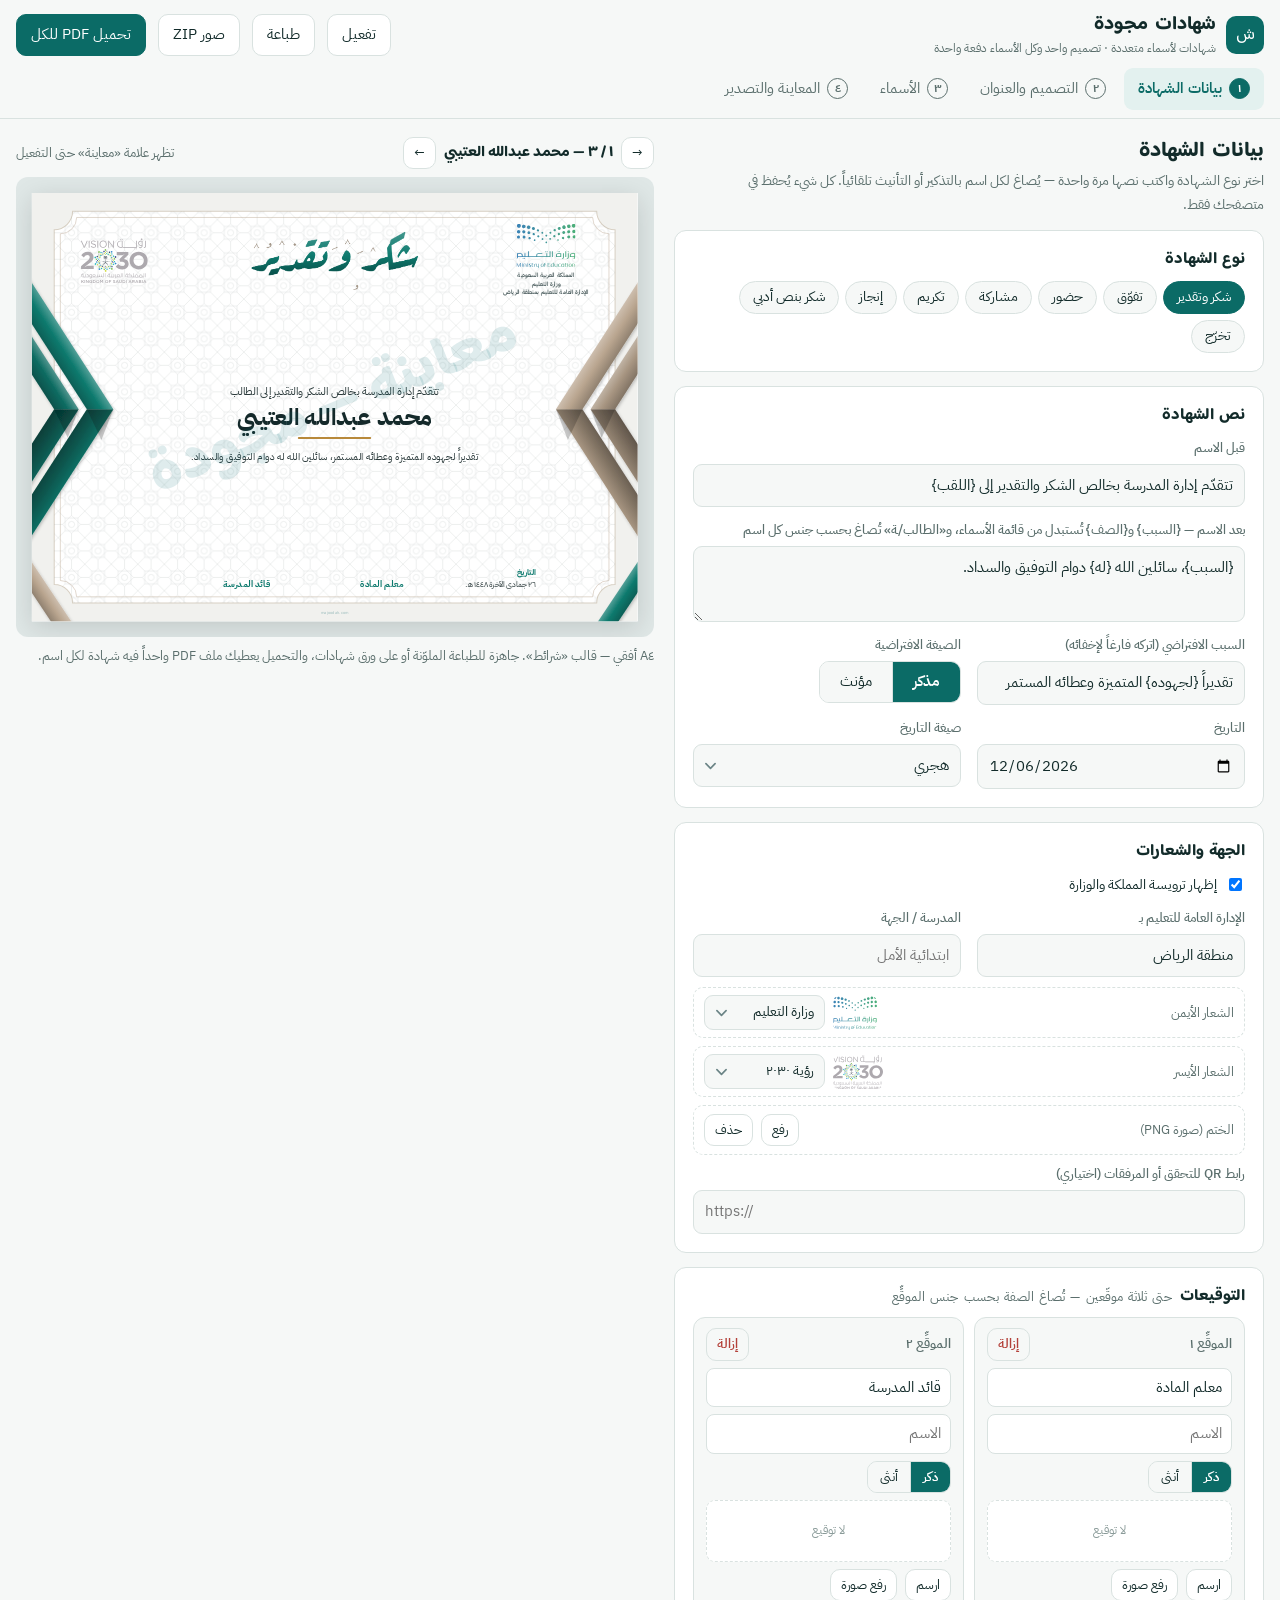
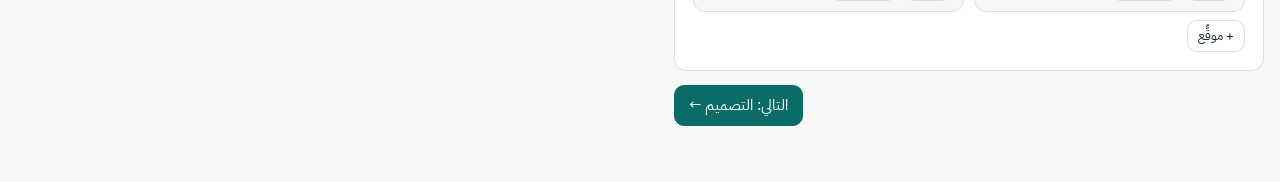
==== commit 86fe57cb: "Floral die-cut certificates: 6 watercolor designs, A4/A5 and 2-up, cut line, SVG and CutContour prin" ====
--- a/index.html
+++ b/index.html
@@ -202,8 +202,41 @@
 .cert.dark .org b,.cert.dark .orgs b,.cert.dark .dt b,.cert.dark .sig b{color:var(--g)}
 .cert.dark .wm{color:rgba(255,255,255,.14)}
 .cert .lg.inv{filter:brightness(0) invert(1)}
+/* ===== شهادة بزهور قابلة للقص ===== التصميم بوحدات A4 أفقي، ويُصغَّر لـ A5 بمعامل 1/√2 */
+.cert.Z{background:#fff;font-family:"Amiri","IBM Plex Sans Arabic",serif;color:#3a372c}
+.cert.Z .zf{position:absolute;display:block;z-index:1;pointer-events:none}
+.cert.Z .zbf{position:absolute;display:block;z-index:3;pointer-events:none;filter:drop-shadow(.4mm .9mm .6mm rgba(60,50,20,.28))}
+.cert.Z .cutl{position:absolute;left:0;top:0;width:100%;height:100%;z-index:6;pointer-events:none}
+.cert.Z .zt{position:absolute;left:92mm;right:92mm;top:29mm;height:29mm;display:flex;align-items:center;justify-content:center;z-index:2}
+.cert.Z .zt .tt{margin:0}
+.cert.Z .zb{position:absolute;left:56mm;right:56mm;top:60mm;height:93mm;display:flex;flex-direction:column;align-items:center;justify-content:center;gap:2.5mm;z-index:2}
+.cert.Z .zpre{text-wrap:balance;font-size:16.5pt;line-height:1.85;color:var(--c);max-width:178mm}
+.cert.Z .zbd{text-wrap:balance;font-size:17.5pt;line-height:2.05;max-width:184mm}
+.cert.Z .nmi{color:var(--g);font-weight:700;font-size:1.42em;line-height:1;padding:0 1mm;white-space:nowrap}
+.cert.Z .nm{font-size:30pt;color:var(--g);min-width:0;padding:0 6mm}
+.cert.Z .zm{position:absolute;left:32mm;top:29mm;width:52mm;display:flex;flex-direction:column;align-items:center;gap:1.6mm;z-index:2;text-align:center}
+.cert.Z .zm .lgs{display:flex;gap:3mm;align-items:center;justify-content:center}
+.cert.Z .zm .lg{height:12.5mm;max-width:24mm}
+.cert.Z .zm .orgs{max-width:52mm;text-align:center;font-family:"IBM Plex Sans Arabic",sans-serif;font-size:8pt;color:#5a5646}
+.cert.Z .zm .dt{min-width:0;text-align:center;font-size:9.5pt;font-family:"IBM Plex Sans Arabic",sans-serif;color:#5a5646}
+.cert.Z .zs{position:absolute;left:134mm;right:35mm;top:156mm;height:27mm;display:flex;justify-content:space-around;align-items:flex-end;gap:6mm;z-index:2}
+.cert.Z .zs .sig{min-width:44mm;font-size:11.5pt;font-family:"Amiri",serif;color:#3a372c}
+.cert.Z .zs .sig i{display:block;border-top:.35mm dotted var(--g);margin:0 3mm 1mm}
+.cert.Z .zs .sig b{display:block;color:var(--c);font-size:12pt;font-weight:700}
+.cert.Z .zs .sig img.s{height:13mm;max-width:42mm;object-fit:contain;display:block;margin:0 auto -1mm}
+.cert.Z .zs .sig .blank{height:11mm}
+.cert.Z .zq{position:absolute;left:33mm;top:84mm;z-index:2}
+.cert.Z .zq .qb svg{width:17mm;height:17mm}
+.cert.Z .brandln{bottom:1.5mm;color:#c4cbc9}
+.zpg{position:relative;overflow:hidden;background:#fff}
+.zpg.a5l{width:210mm;height:148.5mm}
+.zpg.a4p{width:210mm;height:297mm}
+.zpg .zsc{position:absolute;left:0;width:297mm;height:210mm;transform:scale(.70707);transform-origin:top left}
+.tpl .cap .cut{font-size:11px;color:var(--teal);font-weight:600}
+.zopt{display:grid;gap:12px}
+.zopt .row{gap:10px}
 .print-only{display:none}
-@media print{body{background:#fff}.app,.toast,.busy,.modal{display:none!important}.print-only{display:block}.cert{page-break-after:always;break-after:page}.cert:last-child{page-break-after:auto}}
+@media print{body{background:#fff}.app,.toast,.busy,.modal{display:none!important}.print-only{display:block}.cert,.zpg{page-break-after:always;break-after:page}.cert:last-child,.zpg:last-child{page-break-after:auto}.zpg .cert{page-break-after:auto;break-after:auto}}
 
 /* سهم القوائم المنسدلة — موحّد في منتجات مجودة */
 select{-webkit-appearance:none;-moz-appearance:none;appearance:none;background-image:url("data:image/svg+xml,%3Csvg xmlns='http://www.w3.org/2000/svg' viewBox='0 0 12 8'%3E%3Cpath d='M1 1.5l5 5 5-5' fill='none' stroke='%236b8486' stroke-width='1.8' stroke-linecap='round' stroke-linejoin='round'/%3E%3C/svg%3E")!important;background-repeat:no-repeat!important;background-size:11px 8px!important;padding-inline-end:30px!important;text-overflow:ellipsis;cursor:pointer}
@@ -271,6 +304,17 @@
   <section class="view" id="v-design" hidden>
    <h2>التصميم والعنوان</h2>
    <p class="lead">اختر قالباً، ثم لونه وخط العنوان. كل الزخارف مرسومة داخل الأداة وتُطبع بدقة عالية.</p>
+   <div class="card"><h3>شهادة بزهور قابلة للقص <span class="note">جديد — زهور مائية تُقصّ على حدودها كالملصق</span></h3><div class="gal" id="tplsZ"></div></div>
+   <div class="card" id="zOpts" hidden><h3>الطباعة والقص <span class="note">لقوالب الزهور</span></h3>
+    <div class="zopt">
+     <div class="field"><span class="lbl">المقاس</span><div class="seg" id="zSize" role="group" aria-label="المقاس"><button type="button" data-v="a4">A4</button><button type="button" data-v="a5">A5</button></div></div>
+     <div class="field" id="zUpF"><span class="lbl">على ورقة الطباعة</span><div class="seg" id="zUp" role="group" aria-label="عدد الشهادات في الورقة"><button type="button" data-v="1">شهادة A5 لكل ورقة</button><button type="button" data-v="2">شهادتان على ورقة A4</button></div></div>
+     <div class="field"><span class="lbl">خط القص</span><div class="seg" id="zCut" role="group" aria-label="خط القص"><button type="button" data-v="line">خط متقطع للقص بالمقص</button><button type="button" data-v="none">بدون خط</button></div><span class="note">«بدون خط» للورق المقصوص مسبقاً أو عند القص بالآلة. الهامش الأبيض حول الزهور ٣٫٥ مم.</span></div>
+     <div class="field"><span class="lbl">الفراشة</span><div class="seg" id="zBf" role="group" aria-label="الفراشة"><button type="button" data-v="3d">مجسّمة</button><button type="button" data-v="flat">مسطّحة</button><button type="button" data-v="none">بدون</button></div></div>
+     <div class="row"><button type="button" class="btn small" data-zcut="svg">ملف القص SVG — Cricut / Silhouette</button><button type="button" class="btn small" data-zcut="pdf">PDF للمطابع بطبقة CutContour</button></div>
+     <p class="note" style="margin:0">ملف SVG فيه مسار القص فقط بالمقاس الفعلي (مم). وملف المطابع فيه الشهادات مع مسار القص بلون مخصّص اسمه CutContour في طبقة مستقلة، وهو ما تقرؤه آلات القص في المطابع.</p>
+    </div>
+   </div>
    <div class="card"><h3>القوالب <span class="note" id="tplCount"></span></h3><div class="gal" id="tpls"></div></div>
    <div class="card"><h3>الألوان</h3><div class="sws" id="sws"></div></div>
    <div class="card"><h3>عنوان الشهادة</h3>
@@ -300,7 +344,7 @@
   <div class="pvbox" id="pvbox"><div class="pvscale" id="pvscale"></div></div>
   <p class="note" style="margin-top:8px" id="pvFoot"></p>
   <div id="outArea" hidden>
-   <div class="outbar"><b style="font-family:var(--f-display)">التصدير</b><span class="note" id="outCount"></span><div class="spacer"></div><button class="btn" id="btnPrint2">طباعة</button><button class="btn" id="btnZip2">صور ZIP</button><button class="btn primary" id="btnPdf2">تحميل PDF للكل</button></div>
+   <div class="outbar"><b style="font-family:var(--f-display)">التصدير</b><span class="note" id="outCount"></span><div class="spacer"></div><span id="zOut" hidden><button class="btn" data-zcut="svg">ملف القص SVG</button> <button class="btn" data-zcut="pdf">PDF للمطابع</button></span><button class="btn" id="btnPrint2">طباعة</button><button class="btn" id="btnZip2">صور ZIP</button><button class="btn primary" id="btnPdf2">تحميل PDF للكل</button></div>
    <div class="allg" id="allg"></div>
   </div>
  </section>
@@ -332,6 +376,7 @@
  "مشاركة":{title:"شهادة مشاركة",pre:"تشكر إدارة المدرسة {اللقب}",body:"على {مشاركته} الفاعلة في {السبب}.",reason:"فعاليات الأسبوع الثقافي",titles:["شهادة مشاركة","مشاركة متميّزة","شكر ومشاركة"]},
  "تكريم":{title:"شهادة تكريم",pre:"تكرّم إدارة المدرسة",body:"{السبب}، مع خالص الشكر والتقدير.",reason:"تقديراً لتميّزه وحسن أدائه",titles:["شهادة تكريم","تكريم","وسام التميّز"]},
  "إنجاز":{title:"شهادة إنجاز",pre:"تمنح إدارة المدرسة هذه الشهادة {للقب}",body:"{السبب}، متمنين {له} دوام التميّز والنجاح.",reason:"لإتمامه متطلبات البرنامج بنجاح",titles:["شهادة إنجاز","شهادة اجتياز","إنجاز"]},
+ "شكر بنص أدبي":{title:"شكر وتقدير",pre:"الشكر في عظيم الصنيع قليل… وفي رواء الهمم نهرٌ بالخيرات يسيل، إلى من أعطوا وأجزلوا بعطائهم.",body:"يسرّ إدارة المدرسة أن تشكر {اللقب} {الاسم} {السبب}، ونتمنى {له} مزيداً من التقدم والنجاح.",reason:"لتفوقه في جميع المواد",titles:["شكر وتقدير","شهادة تفوّق","شهادة شكر","شهادة تميّز","شكر وعرفان"]},
  "تخرّج":{title:"شهادة تخرّج",pre:"تهنّئ إدارة المدرسة {اللقب}",body:"بمناسبة {تخرجه} {السبب}، راجين {له} مستقبلاً مشرقاً.",reason:"من المرحلة الابتدائية",titles:["شهادة تخرّج","مبارك التخرّج","حفل التخرّج"]}
 };
 var G={m:{"{اللقب}":"الطالب","{للقب}":"للطالب","{له}":"له","{لجهوده}":"لجهوده","{حضر}":"حضر","{مشاركته}":"مشاركته","{تخرجه}":"تخرّجه"},f:{"{اللقب}":"الطالبة","{للقب}":"للطالبة","{له}":"لها","{لجهوده}":"لجهودها","{حضر}":"حضرت","{مشاركته}":"مشاركتها","{تخرجه}":"تخرّجها"}};
@@ -344,7 +389,14 @@
  {n:"بنفسجي وذهبي",c:"#4b2e7a",d:"#2d1a4f",g:"#c49a3a",s:"#bba78f"},
  {n:"فحمي وذهبي",c:"#2b2b2b",d:"#141414",g:"#b8893a",s:"#b3a796"},
  {n:"أزرق وبرتقالي",c:"#1f6fb2",d:"#134a7a",g:"#f0a032",s:"#9cc7e8"},
- {n:"وردي وذهبي",c:"#a8456b",d:"#722a48",g:"#c9a050",s:"#e3bfcb"}
+ {n:"وردي وذهبي",c:"#a8456b",d:"#722a48",g:"#c9a050",s:"#e3bfcb"},
+ /* ألوان قوالب الزهور */
+ {n:"زيتوني وذهبي",c:"#5f5320",d:"#3a3210",g:"#c08e1c",s:"#9fb08a"},
+ {n:"مريمي وذهبي",c:"#4b6a48",d:"#2b4128",g:"#b8913a",s:"#a9bfa3"},
+ {n:"وردي عتيق",c:"#8a3e55",d:"#5a2335",g:"#c39445",s:"#e3bfc8"},
+ {n:"لافندر",c:"#5b4486",d:"#36275a",g:"#b8913a",s:"#c5b6dd"},
+ {n:"أزرق هادئ",c:"#2c5c8f",d:"#173a60",g:"#c39a45",s:"#a9c4e0"},
+ {n:"أوكالبتوس",c:"#3f5e55",d:"#22382f",g:"#b39248",s:"#a9bdb4"}
 ];
 /* ===== أدوات رسم SVG ===== */
 function F(n){return Math.round(n*100)/100}
@@ -461,6 +513,55 @@
  o+='<path d="M0 297H210V270C168 260 130 284 84 272C50 263 22 266 0 272Z" fill="'+lt(c,.75)+'"/><path d="M0 297H210V280C165 270 128 291 82 281C50 274 22 276 0 281Z" fill="url(#'+u+'b)"/><path d="M0 276C22 271 50 268 82 276C128 288 165 265 210 275" fill="none" stroke="'+g+'" stroke-width="1"/>';
  o+=rect(6,6,198,285,g,.4,' opacity=".0"')+medal(u,105,22,12,P,true);
  return o}});
+/* ===== قوالب الزهور القابلة للقص =====
+ الرسوم زهور مائية مولّدة (Figma AI) ومفرّغة بقناع BiRefNet، مستضافة في zuhur/ بجوار الصفحة (-s نسخة مصغّرة للمعرض).
+ Z.v[k]: مواضع الزاويتين بالملّيمتر على A4 أفقي، ومسار القص a4/a5 محسوب من شفافية الرسم نفسه (هامش ٣٫٥ مم بعد الطباعة). */
+var Z={"card": {"x": 24, "y": 22, "w": 249, "h": 166, "r": 3}, "margin": 3.5, "a5k": 0.7070707070707071, "v": {"a": {"tr": {"x": 155.05, "y": 10, "w": 131.95, "h": 106.0}, "bl": {"x": 10, "y": 97.86, "w": 134.0, "h": 102.14}, "a4": "36.15,202.64 35.14,202.64 34.63,202.54 34.16,202.36 33.35,201.82 31.91,200.38 31.52,200.18 30.93,200.06 30.32,200.11 29.74,200.32 28.18,201.47 27.40,201.80 26.78,201.91 25.67,201.93 25.21,201.83 24.68,201.62 24.07,201.23 23.67,200.87 23.03,200.01 22.77,199.36 22.37,197.46 21.76,195.51 21.35,194.90 21.00,194.64 20.59,194.46 20.16,194.37 19.72,194.36 19.28,194.43 18.71,194.65 18.22,194.98 16.68,196.43 16.21,196.68 15.67,196.86 14.81,196.96 13.92,196.89 13.11,196.64 12.44,196.21 11.83,195.57 11.47,195.04 11.23,194.45 11.04,193.70 10.96,191.48 10.74,190.25 10.33,188.51 10.22,187.63 10.24,185.70 10.48,183.54 10.41,182.82 10.26,182.40 9.99,181.94 8.76,180.46 8.36,179.86 8.06,179.00 7.97,178.32 8.01,177.15 8.24,176.02 8.56,175.36 9.73,173.61 9.87,172.77 9.74,172.06 9.05,170.44 8.37,168.23 8.04,166.62 7.51,164.65 7.50,163.41 7.68,162.72 8.06,161.99 8.45,161.53 9.54,160.57 9.81,160.24 10.06,159.68 10.14,159.07 10.05,158.38 9.73,157.46 9.49,157.03 8.82,156.13 8.47,155.44 8.02,152.47 7.47,151.06 7.30,150.48 7.24,149.66 7.35,148.41 7.58,147.49 8.00,146.63 8.33,146.16 9.25,145.24 9.59,144.79 10.15,142.91 10.76,139.99 10.97,139.39 11.29,138.86 12.17,137.91 12.74,137.16 13.33,136.12 13.82,135.04 13.83,134.34 13.65,133.71 12.57,132.27 12.25,131.60 12.09,130.96 12.03,129.99 12.19,129.09 12.56,128.24 12.94,127.75 14.00,126.66 14.22,126.33 14.43,125.48 14.99,122.50 15.56,120.71 15.58,120.32 15.52,119.83 15.05,118.43 14.87,117.58 14.85,116.63 15.02,115.49 15.22,114.75 15.45,114.23 17.07,112.31 17.39,111.76 17.57,110.86 17.54,108.80 17.64,108.22 17.84,107.67 18.45,106.78 19.94,105.44 20.24,104.86 20.37,104.30 20.46,39.64 20.54,24.34 20.66,23.59 20.88,22.84 21.47,21.56 22.08,20.81 23.27,19.68 23.92,19.26 24.94,18.82 25.54,18.65 26.61,18.50 159.05,18.40 160.01,18.22 161.43,17.80 162.33,17.71 163.06,17.75 164.75,18.08 165.33,18.12 166.26,17.98 167.13,17.61 167.48,17.30 168.27,16.15 168.74,15.66 169.51,15.16 170.49,14.83 171.05,14.77 171.65,14.79 173.06,15.10 173.75,15.13 174.19,15.04 175.62,14.54 176.50,14.45 177.24,14.50 178.08,14.66 180.34,15.52 182.21,15.48 185.09,15.24 185.66,14.92 187.18,12.94 187.68,12.44 188.19,12.04 188.76,11.70 189.43,11.43 190.89,11.09 191.96,11.03 193.07,11.25 193.73,11.55 194.96,12.40 195.74,12.73 196.16,12.85 197.30,13.05 199.05,12.86 199.99,12.88 200.93,13.19 203.57,14.28 203.94,14.39 204.49,14.40 206.12,14.08 207.30,13.73 207.78,13.31 208.94,12.07 209.59,11.64 212.06,10.65 214.42,9.97 216.21,9.75 217.20,9.76 220.16,10.45 221.27,10.36 224.14,9.93 225.31,9.84 226.17,10.01 227.37,10.38 228.14,10.42 228.54,10.32 228.91,10.13 230.26,8.83 231.01,8.31 231.84,8.03 232.81,7.92 233.66,8.01 234.29,8.21 234.81,8.49 236.23,9.43 236.68,9.54 237.26,9.54 237.64,9.45 238.01,9.29 239.49,8.01 239.95,7.69 240.90,7.33 241.70,7.25 242.46,7.32 242.93,7.45 243.63,7.77 244.79,8.46 245.20,8.59 245.60,8.63 246.26,8.52 248.04,7.68 248.92,7.41 249.87,7.35 251.07,7.52 251.71,7.72 252.32,8.00 254.30,9.18 256.29,10.69 256.91,10.85 258.46,10.73 259.04,10.61 259.66,10.36 260.19,10.00 261.57,8.73 262.21,8.34 262.84,8.06 264.01,7.84 264.81,7.89 265.46,8.06 266.40,8.41 266.84,8.67 267.24,9.01 267.73,9.61 268.12,10.25 269.28,12.95 269.59,13.25 270.04,13.49 270.80,13.64 271.66,13.52 273.19,12.97 275.32,11.83 276.33,11.65 277.26,11.71 278.09,11.97 278.81,12.42 279.50,13.12 280.03,14.09 280.18,14.65 280.26,15.23 280.25,15.96 279.88,18.34 279.80,20.83 279.93,21.66 280.12,22.11 280.37,22.47 282.18,23.65 283.02,24.43 283.54,25.30 283.82,26.23 283.98,27.35 283.98,28.10 283.85,29.52 283.55,31.34 283.56,31.74 283.66,32.19 283.97,32.72 284.37,33.12 287.35,35.53 287.92,36.30 288.19,36.96 288.34,38.04 288.20,39.12 287.88,39.90 286.83,41.62 286.74,42.07 286.75,42.54 287.05,43.42 288.26,45.28 289.25,47.43 289.59,48.56 289.68,49.73 289.50,50.82 289.05,51.84 288.49,52.67 287.03,54.15 286.78,54.86 286.83,55.67 287.36,57.38 287.60,58.43 287.82,60.40 287.79,61.60 287.54,64.78 287.34,65.54 286.83,66.84 286.75,67.33 286.84,68.07 287.45,70.04 287.46,70.94 287.34,71.67 286.99,72.76 286.68,73.34 285.76,74.35 284.46,75.49 284.07,76.15 283.40,78.85 283.35,79.33 283.46,80.04 284.06,81.36 284.29,82.11 284.35,82.92 284.26,83.78 284.01,84.47 283.72,84.94 282.98,85.73 281.81,86.73 281.54,87.14 281.38,87.66 281.38,88.39 281.54,88.94 281.92,89.43 283.22,90.77 283.57,91.31 283.81,91.82 283.96,92.32 284.03,92.88 283.93,94.09 283.66,94.83 282.75,96.25 282.10,97.02 280.78,98.15 280.37,98.77 280.12,99.69 279.89,101.31 279.91,102.42 280.04,103.91 279.98,104.61 279.82,105.22 279.58,105.79 279.26,106.30 278.50,107.27 277.74,108.43 276.96,109.43 276.75,109.85 276.63,110.34 276.54,171.22 276.46,185.66 276.34,186.41 276.12,187.16 275.53,188.44 274.92,189.19 273.73,190.32 273.08,190.74 272.06,191.18 271.46,191.35 270.39,191.50 140.66,191.61 137.50,192.39 136.97,192.58 135.21,193.98 134.51,194.34 133.78,194.51 131.75,194.55 131.11,194.68 130.46,195.06 129.50,196.02 128.90,196.48 128.19,196.79 127.38,196.94 126.49,196.93 125.55,196.70 122.00,195.39 120.14,194.18 119.68,193.94 119.20,193.87 118.66,193.91 118.09,194.12 117.49,194.46 116.23,195.27 115.75,195.66 114.49,197.73 114.07,198.14 113.63,198.45 112.62,198.84 110.66,199.07 108.81,199.96 107.81,200.23 107.20,200.25 106.60,200.19 104.24,199.23 103.46,198.99 102.84,198.87 102.15,198.94 100.32,199.58 98.85,199.88 97.89,200.14 97.20,200.25 95.15,199.97 92.85,199.48 91.14,199.31 89.34,198.97 88.65,199.04 86.70,199.65 85.70,199.66 84.47,199.41 82.24,198.63 81.05,198.56 80.04,198.64 79.33,198.85 78.90,199.17 77.77,200.21 77.00,200.68 76.16,200.91 75.21,200.96 74.40,200.82 73.46,200.39 72.92,199.93 71.91,198.90 71.08,198.38 70.14,197.97 69.70,197.87 69.30,197.87 68.53,198.06 67.95,198.47 67.66,198.90 66.83,200.47 66.04,201.33 65.28,201.78 64.58,201.98 63.98,202.02 63.06,201.95 62.43,201.76 61.40,201.28 60.36,200.96 58.99,200.75 57.89,200.66 57.52,200.67 56.99,200.82 55.36,201.76 54.79,202.00 54.14,202.13 53.12,202.11 50.95,201.68 48.34,201.53 46.69,201.23 44.71,200.62 41.88,199.39 41.40,199.27 41.02,199.26 40.33,199.41 39.76,199.75 39.43,200.11 38.53,201.49 37.96,201.99 37.16,202.42", "a4_bounds": [7.24, 7.25, 289.68, 202.64], "a5": "36.00,204.12 34.89,204.08 33.82,203.80 33.16,203.48 31.54,202.41 30.89,202.20 30.46,202.19 29.98,202.28 28.36,203.02 27.75,203.24 27.11,203.37 26.42,203.42 25.56,203.39 24.82,203.22 24.21,202.99 23.42,202.57 22.86,202.13 22.45,201.72 21.72,200.59 20.83,198.06 20.34,197.47 19.68,197.14 19.21,197.06 18.54,197.13 18.10,197.30 16.56,198.12 15.74,198.35 14.78,198.44 13.69,198.35 12.75,198.08 12.06,197.74 11.31,197.17 10.81,196.66 10.28,195.96 9.91,195.14 9.69,194.31 9.53,191.80 8.81,187.84 8.77,185.68 8.88,183.85 8.81,183.29 8.50,182.57 7.48,181.25 7.11,180.66 6.62,179.33 6.47,178.44 6.51,177.29 6.75,175.91 7.04,175.10 7.89,173.50 8.03,172.97 8.06,172.51 7.92,171.77 7.15,169.31 6.49,166.54 6.06,165.09 5.97,164.54 5.97,163.81 6.15,162.80 6.50,161.77 6.88,161.14 8.09,159.51 8.21,159.12 8.25,158.66 8.09,157.86 7.39,156.59 7.00,155.65 6.54,152.86 5.88,150.88 5.77,149.75 5.88,148.26 6.15,147.16 6.51,146.30 7.04,145.48 8.08,144.16 8.38,143.59 8.87,141.94 9.32,139.71 9.62,138.84 10.08,138.07 11.43,136.44 11.96,135.34 12.04,134.79 11.99,134.32 11.03,132.47 10.71,131.51 10.61,130.72 10.60,129.56 10.78,128.66 11.17,127.73 12.75,125.59 13.49,122.31 13.83,121.12 13.92,120.53 13.90,119.94 13.48,117.96 13.37,117.15 13.39,116.18 13.49,115.61 13.78,114.49 14.18,113.52 14.61,112.88 15.62,111.66 15.95,111.02 16.04,110.48 16.16,108.27 16.48,107.19 16.81,106.55 17.24,105.95 18.71,104.36 18.97,103.50 19.07,38.84 19.17,23.58 19.58,22.14 20.13,21.01 20.65,20.26 21.22,19.59 22.36,18.55 23.07,18.06 23.70,17.73 24.88,17.32 25.96,17.09 158.80,16.99 159.51,16.83 160.76,16.42 161.46,16.29 163.06,16.29 164.95,16.55 165.59,16.48 165.97,16.34 166.35,16.09 167.60,14.75 168.49,14.05 169.39,13.61 170.66,13.30 171.66,13.29 173.31,13.47 174.29,13.35 175.73,13.03 176.83,12.98 177.94,13.11 178.80,13.29 180.68,14.04 182.06,13.99 184.19,13.77 184.81,13.45 186.59,11.47 187.70,10.63 188.39,10.26 189.06,10.00 190.60,9.65 191.80,9.57 193.03,9.70 193.90,9.98 195.59,11.02 196.51,11.40 197.23,11.50 198.99,11.38 200.43,11.46 201.41,11.75 203.73,12.71 204.26,12.83 204.79,12.81 205.69,12.65 206.27,12.45 208.29,10.73 209.37,10.09 212.59,8.87 213.72,8.57 215.26,8.36 217.20,8.28 218.01,8.42 219.86,8.91 220.31,8.94 224.82,8.36 225.51,8.38 226.96,8.62 227.52,8.64 227.94,8.55 228.44,8.33 230.45,6.99 231.74,6.54 232.60,6.46 233.84,6.56 234.76,6.83 236.27,7.46 236.91,7.54 237.34,7.47 237.84,7.29 239.42,6.36 240.07,6.04 240.77,5.85 241.36,5.78 242.90,5.92 243.68,6.17 244.96,6.74 245.71,6.86 246.33,6.77 247.84,6.19 248.76,5.95 249.71,5.87 250.82,5.96 251.84,6.24 252.65,6.54 255.07,7.94 256.49,8.88 257.11,9.16 257.86,9.28 258.41,9.21 258.88,9.05 260.76,7.53 261.47,7.07 262.17,6.74 262.88,6.52 263.63,6.40 264.89,6.43 265.77,6.62 266.64,6.94 267.39,7.33 268.03,7.82 268.64,8.46 269.21,9.22 270.34,11.15 270.67,11.41 271.04,11.61 271.79,11.75 272.47,11.67 272.97,11.46 274.34,10.65 274.89,10.43 275.80,10.21 276.93,10.18 277.89,10.34 278.88,10.73 279.93,11.47 280.63,12.20 281.10,12.91 281.37,13.52 281.59,14.24 281.71,14.97 281.71,16.06 281.43,17.87 281.34,18.85 281.32,20.09 281.39,20.62 281.58,21.15 281.83,21.52 283.46,22.81 283.99,23.34 284.63,24.22 285.01,25.04 285.29,26.06 285.43,27.31 285.42,28.46 285.25,30.81 285.39,31.64 285.58,32.02 285.83,32.34 287.97,34.09 288.46,34.57 289.00,35.28 289.32,35.84 289.71,36.88 289.83,37.79 289.73,39.06 289.43,40.04 288.75,41.68 288.67,42.16 288.68,42.57 288.84,43.14 289.71,44.87 290.77,47.36 291.06,48.45 291.13,49.87 291.03,50.82 290.65,51.95 290.17,52.83 288.86,54.67 288.67,55.10 288.58,55.50 288.64,56.38 289.12,58.59 289.25,60.31 289.21,62.09 289.00,64.74 288.42,67.33 288.45,67.84 288.76,69.16 288.89,70.03 288.90,70.92 288.80,71.79 288.48,72.94 288.08,73.84 287.23,74.95 285.80,76.36 285.53,76.79 285.32,77.35 285.00,78.73 284.97,79.45 285.06,79.87 285.51,81.03 285.73,81.82 285.80,82.96 285.73,83.77 285.52,84.54 285.35,84.94 283.98,87.03 283.84,87.30 283.68,87.86 283.67,88.32 283.74,88.71 284.97,90.81 285.40,91.98 285.52,92.91 285.41,94.24 285.14,95.12 284.63,96.06 283.55,97.57 282.31,98.90 281.84,99.52 281.56,100.46 281.40,101.35 281.40,102.16 281.52,103.16 281.54,104.00 281.48,104.80 281.32,105.42 280.98,106.25 280.73,106.69 278.26,110.29 278.03,111.04 277.93,172.00 277.83,186.43 277.42,187.86 276.87,188.99 276.35,189.74 275.78,190.41 274.64,191.45 273.93,191.94 273.30,192.27 272.12,192.68 271.04,192.91 141.16,193.01 139.55,193.39 137.61,194.00 135.82,195.32 134.87,195.77 134.09,195.97 132.72,196.08 131.94,196.21 131.24,196.58 129.76,197.62 129.06,198.03 128.41,198.26 127.77,198.40 126.59,198.43 125.65,198.27 122.16,197.05 119.48,195.71 119.02,195.66 118.55,195.71 118.05,195.88 117.30,196.36 116.88,196.81 116.06,198.06 115.54,198.72 114.69,199.45 114.02,199.87 112.94,200.28 110.66,200.74 109.23,201.37 107.88,201.71 107.06,201.73 106.27,201.63 105.30,201.32 103.74,200.61 102.92,200.45 102.33,200.51 100.52,201.05 98.07,201.61 97.15,201.72 95.73,201.58 92.85,201.00 90.75,200.77 89.46,200.56 88.82,200.61 86.81,201.09 86.00,201.12 85.26,201.08 84.24,200.86 82.30,200.22 81.20,200.09 80.54,200.18 80.09,200.31 78.30,201.61 77.33,202.11 76.44,202.35 75.20,202.43 74.37,202.33 73.44,202.03 72.80,201.69 70.91,200.31 70.52,200.19 70.07,200.15 69.39,200.25 68.92,200.46 68.50,200.85 67.30,202.16 66.29,202.92 65.44,203.28 64.61,203.47 63.94,203.51 62.89,203.42 62.31,203.27 61.03,202.73 60.16,202.48 59.06,202.32 58.18,202.26 57.38,202.40 55.80,203.18 55.04,203.45 54.26,203.61 53.45,203.63 50.94,203.18 48.06,202.97 46.89,202.81 45.22,202.32 42.55,201.38 42.20,201.29 41.62,201.24 41.09,201.32 40.64,201.49 39.16,202.87 38.31,203.48 37.20,203.92", "a5_bounds": [5.77, 5.78, 291.13, 204.12]}, "b": {"tr": {"x": 155.56, "y": 10, "w": 131.44, "h": 106.0}, "bl": {"x": 10, "y": 95.12, "w": 134.0, "h": 104.88}, "a4": "91.57,202.62 90.58,202.58 90.01,202.44 89.48,202.21 88.71,201.68 87.49,200.53 86.96,200.13 86.21,199.77 85.52,199.65 85.08,199.68 84.70,199.80 82.64,200.98 82.09,201.11 81.48,201.15 80.40,200.99 78.28,200.12 76.41,199.54 75.79,199.44 75.26,199.48 74.78,199.63 74.43,199.85 72.97,201.32 72.29,201.83 71.24,202.29 70.21,202.46 69.04,202.38 65.93,201.52 65.19,201.17 63.79,200.25 63.27,200.10 62.96,200.08 60.56,200.45 58.65,200.27 58.09,200.33 57.74,200.46 57.36,200.69 56.12,201.86 55.49,202.28 54.51,202.59 53.28,202.61 52.69,202.49 52.12,202.27 50.80,201.41 48.33,200.09 46.81,199.15 46.44,199.02 45.94,198.95 45.19,199.07 43.86,199.95 43.22,200.26 42.57,200.42 41.91,200.48 41.02,200.40 40.29,200.18 39.67,199.83 38.84,199.19 38.32,198.94 37.72,198.84 37.14,198.88 36.34,199.16 35.00,199.81 33.06,201.05 32.28,201.29 31.04,201.32 30.49,201.22 29.96,201.02 29.46,200.67 28.18,199.60 27.66,199.30 26.77,199.10 25.01,198.97 24.01,198.64 23.38,198.24 22.03,197.12 21.41,196.83 20.93,196.73 20.20,196.80 18.86,197.21 17.16,197.93 16.34,198.06 15.59,198.02 14.64,197.79 13.94,197.39 13.16,196.64 12.62,195.69 12.38,194.64 12.20,191.08 12.33,189.89 12.97,187.21 12.88,186.38 12.63,185.80 12.35,185.46 10.36,184.49 9.90,184.18 9.53,183.83 9.19,183.42 8.91,182.95 8.71,182.41 8.54,181.70 8.56,180.79 8.71,180.08 9.77,177.06 10.91,174.57 11.02,174.10 11.03,173.61 10.95,173.24 10.71,172.75 9.55,170.86 8.48,169.30 8.13,168.37 8.03,167.36 8.18,166.32 8.44,165.67 9.36,164.11 9.46,163.42 9.35,162.86 9.15,162.39 8.06,160.99 7.52,159.99 7.28,159.01 7.25,157.60 7.66,155.86 7.76,153.90 7.85,153.31 8.00,152.80 8.39,152.08 9.82,150.37 10.10,149.69 10.12,149.12 10.04,148.59 9.19,146.68 9.09,146.21 9.05,145.65 9.21,144.50 9.95,142.88 10.15,142.24 10.17,141.79 10.04,140.11 10.14,139.31 10.33,138.75 10.67,138.09 12.44,135.86 12.71,135.34 12.81,134.91 12.79,134.27 12.52,133.39 11.32,130.76 11.18,130.02 11.17,129.16 11.31,128.51 11.66,127.74 12.03,127.26 13.16,126.06 13.38,125.52 13.47,124.92 13.27,123.91 12.95,122.90 12.53,122.04 11.85,120.95 11.47,119.98 11.26,118.92 11.31,117.92 11.67,116.91 12.48,115.66 13.28,114.06 13.65,113.48 14.53,112.67 16.32,111.68 16.70,111.19 16.88,110.66 16.94,110.17 16.85,108.54 16.90,107.72 17.05,107.17 17.48,106.05 17.57,105.55 17.56,104.88 17.34,102.79 17.47,101.73 17.77,101.00 18.24,100.35 18.66,99.96 19.63,99.26 19.94,98.94 20.24,98.37 20.37,97.86 20.52,24.44 20.72,23.33 21.23,22.00 21.73,21.22 22.71,20.16 23.45,19.56 24.43,19.02 25.36,18.70 26.58,18.51 163.10,18.39 163.64,18.28 164.14,18.07 164.47,17.83 165.60,16.72 166.42,16.31 167.22,16.01 167.92,15.83 168.59,15.75 170.65,15.83 171.16,15.75 171.57,15.57 172.10,15.12 172.92,13.76 173.52,13.09 174.32,12.57 175.25,12.29 175.79,12.24 176.37,12.27 177.01,12.39 177.85,12.69 179.50,13.48 181.94,15.07 182.24,15.21 182.69,15.31 183.18,15.31 183.69,15.19 185.62,14.14 186.56,13.85 187.31,13.74 188.06,13.74 188.84,13.87 190.97,14.56 191.53,14.61 191.99,14.53 192.61,14.22 194.11,12.84 194.90,12.28 195.61,11.99 196.76,11.80 198.08,11.88 198.93,12.10 199.90,12.66 201.57,13.98 202.00,14.10 202.51,14.13 203.24,13.95 204.48,13.22 205.26,12.89 205.76,12.78 207.07,12.67 207.85,12.46 208.29,12.20 209.26,11.35 210.01,10.82 211.20,10.31 212.32,10.04 213.45,10.05 214.40,10.23 216.32,10.95 217.80,11.79 218.40,12.02 218.99,12.11 220.67,12.18 221.26,12.17 221.77,12.07 222.21,11.88 222.56,11.63 223.87,9.34 224.35,8.76 224.93,8.23 225.41,7.94 226.04,7.67 226.98,7.48 227.60,7.43 228.36,7.50 229.14,7.73 230.14,8.26 231.69,9.39 232.08,9.51 232.52,9.56 233.17,9.46 234.99,8.78 237.42,8.25 239.30,7.58 239.92,7.46 240.83,7.47 241.77,7.67 242.33,7.92 243.51,8.70 244.34,9.13 244.90,9.32 245.59,9.37 246.16,9.29 248.76,8.55 250.66,7.68 251.40,7.42 252.44,7.24 253.30,7.26 254.11,7.45 255.24,7.98 257.12,9.46 259.82,10.94 261.45,11.25 262.43,11.33 263.11,11.14 265.26,9.33 266.07,8.88 267.50,8.55 269.14,8.45 271.26,7.62 271.82,7.48 272.71,7.41 273.39,7.49 274.36,7.76 275.11,8.13 275.75,8.64 276.24,9.25 276.68,10.17 276.96,11.09 277.08,12.07 277.09,13.31 277.26,14.16 277.40,14.47 277.88,15.24 278.35,15.88 278.73,16.27 279.19,16.52 279.87,16.65 282.20,16.35 283.06,16.41 284.06,16.77 284.50,17.04 285.03,17.52 285.47,18.08 285.76,18.68 285.92,19.31 285.97,19.91 285.85,20.96 285.03,24.44 284.96,24.84 284.97,25.46 285.10,25.96 285.68,27.10 286.25,28.45 286.63,29.65 286.73,30.26 286.75,30.92 286.67,31.65 286.20,33.64 286.17,34.30 286.24,34.67 286.42,35.09 287.32,36.55 287.64,37.21 287.95,38.46 287.92,39.55 287.72,40.28 287.05,41.97 286.99,42.27 286.97,42.95 287.09,43.46 287.78,45.06 288.36,46.64 288.58,47.45 288.66,48.31 288.51,49.31 288.22,49.99 287.88,50.48 287.44,50.96 286.29,51.84 285.97,52.17 285.65,52.81 285.57,53.53 285.66,53.94 285.86,54.41 287.16,56.14 287.68,57.41 288.23,59.08 288.33,59.60 288.33,60.40 287.72,62.46 287.67,63.37 287.86,64.01 288.75,65.91 289.32,67.45 289.62,68.65 289.66,69.51 289.48,70.51 289.17,71.19 288.41,72.09 287.12,73.22 286.84,73.64 286.69,74.08 286.68,75.61 286.81,76.92 287.05,77.49 287.91,78.87 288.21,79.83 288.27,80.90 288.20,81.58 288.05,82.25 287.59,83.27 286.13,85.35 285.60,86.61 285.05,88.59 284.00,90.15 283.80,90.73 283.78,91.17 283.86,91.74 284.77,94.18 285.28,96.15 285.36,96.97 285.24,97.97 285.07,98.47 284.80,98.98 284.41,99.48 283.69,100.13 282.96,100.52 281.05,101.14 280.75,101.36 280.49,101.68 280.25,102.26 280.21,102.56 280.22,105.04 279.90,106.47 279.70,106.94 279.39,107.44 278.39,108.63 277.69,109.62 276.93,111.22 276.64,112.10 276.48,185.56 276.28,186.67 275.77,188.00 275.27,188.78 274.29,189.84 273.55,190.44 272.57,190.98 271.64,191.30 270.43,191.49 143.88,191.61 141.50,192.26 138.79,192.31 137.20,192.55 136.67,192.79 135.73,193.53 135.21,193.84 134.61,194.08 133.11,194.38 132.28,194.65 131.07,195.44 130.53,195.70 129.34,195.93 127.57,195.85 126.83,195.93 126.34,196.15 124.99,197.02 123.99,197.32 123.30,197.38 122.51,197.30 121.47,196.92 118.46,195.57 118.06,195.43 117.43,195.36 116.71,195.52 116.05,195.94 115.65,196.38 114.74,197.65 114.17,198.18 113.23,198.73 112.30,199.06 111.22,199.15 110.61,199.08 109.73,198.86 109.08,198.56 107.84,197.70 107.46,197.54 107.09,197.47 106.47,197.49 105.23,197.77 103.24,198.04 102.74,198.23 102.49,198.39 101.01,199.76 100.54,200.09 99.94,200.38 99.41,200.51 98.71,200.55 96.90,200.28 96.18,200.35 95.58,200.57 94.89,200.94 93.49,201.97 92.85,202.33 92.24,202.53", "a4_bounds": [7.25, 7.24, 289.66, 202.62], "a5": "91.50,204.12 90.34,204.04 89.63,203.86 88.96,203.58 88.02,202.98 86.62,201.82 85.99,201.54 85.53,201.49 85.01,201.55 83.47,202.22 82.61,202.50 81.94,202.59 81.19,202.60 80.44,202.51 79.67,202.30 77.94,201.59 77.14,201.33 75.98,201.15 75.52,201.23 75.04,201.47 73.62,202.67 72.45,203.40 71.33,203.80 70.39,203.93 68.94,203.89 67.96,203.65 65.17,202.82 63.39,201.90 62.59,201.75 61.17,201.89 59.27,201.91 58.69,201.99 57.97,202.30 56.40,203.45 55.71,203.78 55.09,203.97 54.40,204.10 53.28,204.10 52.50,203.95 51.69,203.67 49.31,202.26 47.80,201.49 46.38,200.86 45.93,200.83 45.42,200.92 43.88,201.56 43.01,201.82 42.30,201.90 41.51,201.91 40.74,201.81 39.98,201.59 38.19,200.73 37.41,200.57 36.86,200.63 36.11,200.91 35.46,201.26 34.04,202.19 33.24,202.55 32.11,202.80 30.84,202.79 30.19,202.66 29.54,202.43 28.94,202.08 27.51,201.04 27.04,200.79 26.27,200.61 25.06,200.49 24.03,200.22 23.23,199.84 21.59,198.77 20.83,198.47 20.37,198.42 19.86,198.47 17.65,199.30 16.69,199.50 15.31,199.48 14.30,199.23 13.39,198.77 12.41,197.98 11.71,197.09 11.22,196.11 11.02,195.49 10.88,194.67 10.76,192.45 10.78,190.57 11.11,188.23 11.04,187.27 10.88,186.87 10.65,186.55 8.78,185.12 8.01,184.28 7.71,183.83 7.46,183.29 7.24,182.62 7.10,181.92 7.07,180.92 7.13,180.26 8.00,177.62 9.04,174.92 9.20,174.36 9.24,173.91 9.12,173.18 8.95,172.81 7.13,169.82 6.92,169.38 6.64,168.46 6.56,167.60 6.66,166.38 6.90,165.53 7.46,164.12 7.54,163.70 7.53,163.30 7.34,162.66 6.36,160.97 6.00,160.08 5.79,159.14 5.76,158.04 5.85,157.13 6.19,155.17 6.31,153.45 6.47,152.71 6.86,151.77 8.16,149.84 8.31,149.28 8.27,148.54 7.64,146.31 7.58,145.35 7.79,144.11 8.58,141.88 8.57,139.78 8.66,139.14 8.95,138.22 9.15,137.82 10.84,135.31 11.05,134.69 11.03,134.09 10.92,133.52 10.13,131.88 9.77,130.86 9.68,130.34 9.67,129.28 9.74,128.66 10.02,127.78 11.55,125.22 11.72,124.61 11.74,124.10 11.54,123.36 10.46,121.42 9.95,120.01 9.78,118.90 9.80,118.23 9.90,117.53 10.27,116.46 11.39,114.58 11.92,113.46 12.24,112.95 13.04,112.01 14.68,110.68 15.05,110.16 15.24,109.54 15.54,107.19 15.94,105.58 16.00,104.51 15.86,102.79 15.90,102.04 16.02,101.48 16.32,100.62 16.63,100.06 17.26,99.26 18.50,98.09 18.80,97.59 18.97,96.96 19.06,37.71 19.14,23.71 19.50,22.34 19.95,21.29 20.71,20.16 21.67,19.12 22.63,18.36 23.41,17.88 24.80,17.35 25.81,17.13 51.68,17.06 162.40,16.99 163.21,16.79 164.92,15.46 165.49,15.11 166.19,14.81 167.56,14.40 169.67,14.18 170.65,13.90 171.15,13.54 172.29,12.25 172.90,11.72 173.73,11.23 174.88,10.87 175.64,10.79 176.45,10.79 177.39,10.95 178.66,11.44 179.79,11.96 182.07,13.23 182.62,13.40 183.07,13.45 183.67,13.36 185.82,12.51 186.97,12.30 188.37,12.30 190.66,12.73 191.46,12.70 191.90,12.57 192.37,12.31 194.01,11.14 194.68,10.76 195.39,10.52 196.07,10.39 197.69,10.36 198.64,10.47 199.78,10.89 201.72,12.00 202.14,12.14 202.77,12.17 205.42,11.36 207.28,10.96 208.86,9.83 209.69,9.34 211.07,8.81 212.04,8.59 213.04,8.56 214.04,8.63 216.67,9.52 218.66,10.43 219.29,10.59 219.94,10.62 220.78,10.46 221.34,10.19 221.84,9.65 223.23,7.84 223.85,7.26 224.47,6.83 225.90,6.16 226.66,5.99 227.28,5.96 228.39,6.01 229.11,6.18 230.27,6.65 231.97,7.59 232.46,7.72 232.88,7.76 233.52,7.67 235.53,7.13 237.09,6.80 239.09,6.17 240.04,6.00 240.88,6.01 242.10,6.27 242.96,6.63 244.67,7.57 244.97,7.68 245.67,7.77 246.30,7.68 248.11,7.19 250.14,6.31 251.37,5.91 252.31,5.77 253.31,5.79 254.19,5.95 255.22,6.32 256.10,6.81 257.68,8.01 258.62,8.59 260.44,9.49 261.00,9.64 261.58,9.69 262.51,9.53 265.05,7.80 266.36,7.25 267.03,7.10 268.80,6.96 270.62,6.30 271.52,6.06 272.85,6.00 273.74,6.08 275.06,6.47 275.91,6.93 276.87,7.72 277.55,8.59 277.88,9.24 278.21,10.17 278.42,11.16 278.80,13.79 279.00,14.15 279.26,14.45 279.61,14.70 280.11,14.89 282.64,14.88 283.23,14.94 283.76,15.07 284.35,15.29 284.95,15.60 285.83,16.29 286.59,17.21 286.98,17.90 287.24,18.64 287.39,19.41 287.42,20.20 287.37,20.71 286.63,24.16 286.55,25.16 286.65,25.64 287.75,28.30 288.15,29.67 288.22,30.36 288.20,31.15 287.87,33.40 287.87,34.19 288.05,34.77 288.76,36.15 289.06,36.86 289.33,37.77 289.42,38.44 289.36,39.77 288.72,42.04 288.65,42.96 288.80,43.58 289.88,46.61 290.06,47.29 290.12,47.88 290.10,48.83 289.81,50.03 289.31,51.00 288.00,52.83 287.85,53.46 287.86,53.99 288.01,54.57 288.96,56.64 289.43,58.01 289.73,59.20 289.80,59.66 289.79,60.44 289.32,62.53 289.28,63.34 289.41,63.80 290.26,65.69 290.98,67.87 291.11,68.55 291.13,69.71 290.98,70.61 290.62,71.58 289.87,72.68 288.49,74.24 288.31,74.69 288.21,75.21 288.19,75.84 288.29,76.40 288.51,76.93 289.27,78.35 289.60,79.37 289.71,80.18 289.73,81.02 289.62,82.13 289.26,83.20 289.04,83.66 287.89,85.41 287.21,86.65 286.49,88.87 285.75,90.43 285.57,91.03 285.55,91.47 285.62,92.03 286.33,94.29 286.79,96.33 286.82,97.39 286.66,98.39 286.26,99.39 285.89,99.96 285.40,100.55 284.85,101.07 284.24,101.51 282.68,102.38 282.35,102.68 282.13,102.99 281.91,103.57 281.70,105.11 281.49,106.09 281.07,107.44 280.61,108.25 279.65,109.43 279.01,110.34 278.34,111.70 278.06,112.56 277.99,126.51 277.94,172.21 277.86,186.29 277.50,187.66 277.05,188.71 276.29,189.84 275.33,190.88 274.37,191.64 273.59,192.12 272.20,192.65 271.19,192.87 247.16,192.94 144.40,193.01 142.12,193.60 141.00,193.71 139.35,193.74 137.89,193.96 137.31,194.21 135.59,195.26 134.71,195.58 133.21,195.95 132.48,196.28 131.57,196.84 131.04,197.08 129.91,197.37 127.91,197.42 127.38,197.48 126.99,197.61 125.41,198.43 124.37,198.74 123.26,198.83 122.07,198.73 121.09,198.41 119.12,197.50 118.45,197.30 117.98,197.26 117.38,197.35 116.99,197.51 115.37,199.06 114.30,199.84 113.31,200.29 112.36,200.55 111.00,200.62 109.92,200.45 108.83,200.07 107.37,199.31 106.87,199.16 106.17,199.15 104.28,199.42 103.60,199.60 103.17,199.82 101.77,201.01 101.21,201.38 100.59,201.67 99.86,201.89 98.92,202.04 96.86,201.86 96.29,201.92 95.82,202.10 94.47,203.05 93.59,203.58 92.74,203.91", "a5_bounds": [5.76, 5.77, 291.13, 204.12]}, "c": {"tr": {"x": 174.3, "y": 10, "w": 112.7, "h": 106.0}, "bl": {"x": 10, "y": 94.0, "w": 133.31, "h": 106.0}, "a4": "79.30,202.64 78.68,202.67 77.84,202.56 76.17,201.90 73.40,201.22 71.97,200.61 70.22,199.64 69.45,199.46 67.74,199.53 65.68,199.33 65.09,199.37 64.36,199.65 63.12,200.60 62.28,201.02 61.33,201.22 60.75,201.22 60.32,201.15 58.24,200.55 54.92,199.27 54.20,199.06 53.74,199.08 51.84,199.41 51.13,199.39 50.52,199.27 49.78,198.95 48.43,198.02 47.51,197.53 46.20,196.98 45.57,196.85 44.68,196.97 42.89,197.75 41.30,198.31 39.98,199.32 39.38,199.62 38.67,199.79 38.16,199.83 37.10,199.71 36.22,199.31 35.48,198.69 34.97,198.05 33.95,196.25 33.60,195.97 33.17,195.77 32.72,195.67 32.12,195.69 30.06,196.69 29.06,196.93 28.41,196.94 27.55,196.83 27.00,196.64 26.59,196.42 25.78,195.65 24.92,194.38 22.78,191.75 21.99,190.46 20.76,187.90 20.47,187.57 20.03,187.27 19.50,187.08 18.86,187.00 16.12,187.02 15.35,187.16 14.30,187.55 13.52,187.76 12.76,187.81 12.12,187.76 11.23,187.44 10.50,186.91 9.79,186.08 9.55,185.64 9.37,185.13 9.15,183.72 9.05,182.02 9.12,180.45 9.29,179.41 9.71,177.82 10.17,176.56 11.68,173.71 11.80,173.22 11.83,172.51 11.65,171.87 10.64,170.15 9.89,168.58 9.61,167.90 9.47,167.13 9.43,165.66 9.49,164.99 9.78,164.08 10.44,162.82 10.61,162.38 10.64,161.92 10.57,161.46 10.28,160.89 10.10,160.68 8.62,159.58 8.14,159.11 7.77,158.62 7.51,158.10 7.34,157.52 7.27,156.89 7.31,155.99 7.45,155.44 7.67,154.89 8.32,153.84 9.87,151.83 11.92,149.80 12.16,149.40 12.30,149.02 12.35,148.39 12.23,145.92 12.33,144.21 12.33,142.75 12.44,141.92 12.82,140.99 14.44,139.11 14.64,138.42 14.03,134.39 13.96,132.58 13.76,131.95 13.13,130.83 12.90,130.27 12.75,129.33 12.80,128.40 12.94,127.89 13.19,127.33 14.28,125.85 14.49,125.46 14.65,124.08 14.67,120.49 14.86,119.46 15.09,118.95 15.83,117.72 16.28,116.77 17.15,115.46 17.36,114.96 17.40,114.09 17.03,112.71 16.91,111.73 16.94,110.57 17.12,109.67 17.50,108.81 18.10,107.79 18.87,106.86 20.11,105.56 20.37,104.76 20.52,24.44 20.73,23.31 21.27,21.92 21.76,21.17 22.80,20.08 23.55,19.49 24.52,18.98 25.46,18.67 26.61,18.50 149.01,18.43 178.10,18.32 179.69,18.19 180.48,18.18 182.67,18.35 183.54,18.36 184.37,18.08 184.99,17.57 185.34,16.94 185.98,15.30 186.53,14.55 187.23,13.80 187.82,13.23 188.17,12.98 188.67,12.75 189.25,12.60 191.87,12.47 193.64,11.98 194.43,11.97 195.38,12.09 196.15,12.41 197.33,13.21 200.23,15.65 200.71,15.80 201.46,15.83 201.77,15.77 202.49,15.49 204.74,14.43 205.03,14.25 205.34,13.93 206.20,12.64 206.89,11.95 207.72,11.48 208.80,11.24 209.32,11.24 210.99,11.41 212.38,11.69 213.18,12.12 214.53,13.03 214.98,13.14 215.42,13.16 216.05,13.04 217.36,12.45 218.17,12.21 219.73,11.84 222.07,11.44 223.50,10.94 225.80,9.97 227.16,9.84 228.01,9.93 228.87,10.24 229.54,10.66 230.56,11.53 231.09,11.80 232.53,12.05 233.50,12.03 234.29,11.74 234.63,11.53 235.02,11.15 236.12,9.01 236.55,8.47 237.07,7.96 237.50,7.70 238.04,7.47 239.38,7.26 240.20,7.36 240.98,7.65 241.45,7.96 242.36,8.70 244.48,9.89 246.53,11.31 246.99,11.49 247.51,11.56 247.97,11.54 248.57,11.40 250.59,10.80 252.13,9.67 252.96,9.31 253.51,9.19 254.09,9.16 255.83,9.36 256.41,9.34 257.14,9.11 258.46,8.25 259.63,7.76 260.74,7.65 261.76,7.80 262.31,8.01 262.93,8.43 263.63,9.15 264.71,10.55 265.16,10.89 265.59,11.11 266.19,11.28 266.74,11.35 268.58,11.00 269.51,10.96 270.39,11.11 271.01,11.39 271.48,11.74 272.00,12.24 272.78,13.36 273.46,14.11 275.15,15.40 276.18,16.53 276.66,16.96 277.32,17.24 278.56,17.59 279.19,17.85 279.83,18.25 280.49,18.87 280.94,19.44 281.29,20.18 281.43,20.81 281.47,21.60 281.27,22.67 280.40,24.32 280.19,24.83 280.17,25.43 280.26,25.86 280.43,26.23 280.67,26.57 282.24,27.68 282.79,28.21 283.16,28.74 283.87,30.31 284.42,31.96 285.15,35.24 285.28,36.10 285.31,38.11 285.77,40.92 286.06,41.53 287.01,42.78 287.64,43.75 288.15,44.84 288.57,46.09 288.81,47.62 288.95,49.02 288.98,49.99 288.88,50.64 288.67,51.33 288.35,52.01 287.08,53.78 286.93,54.32 286.43,57.53 286.55,58.21 286.76,58.67 287.14,59.05 288.38,60.01 288.81,60.46 289.14,60.95 289.49,61.76 289.60,62.31 289.63,62.86 289.58,63.41 289.43,63.98 288.65,65.54 288.51,65.94 288.47,66.59 288.53,67.64 288.65,68.67 289.00,70.28 289.04,71.42 288.85,72.24 287.91,73.81 287.71,74.33 287.66,75.06 287.83,76.62 287.71,77.70 287.45,78.38 286.99,79.10 286.34,79.71 285.07,80.59 284.78,80.94 284.59,81.29 284.48,81.86 284.54,83.38 284.50,84.11 284.15,85.36 283.79,87.24 283.38,88.64 283.13,90.14 282.87,90.82 282.04,92.06 281.82,92.63 281.78,93.33 281.86,93.98 282.14,95.24 282.59,96.81 282.66,97.33 282.65,97.88 282.47,98.85 281.65,100.56 281.49,101.00 281.35,103.29 281.12,105.23 281.13,106.84 281.01,107.51 280.65,108.37 280.16,109.05 279.73,109.45 278.78,110.09 278.38,110.45 277.38,112.79 276.90,113.73 276.66,114.46 276.46,185.66 276.25,186.77 275.73,188.09 275.24,188.83 274.20,189.92 273.45,190.51 272.48,191.02 271.54,191.33 270.39,191.50 132.16,191.62 131.34,191.86 130.74,192.28 130.39,192.83 129.69,194.24 129.06,194.93 128.37,195.43 127.39,195.79 126.71,195.86 125.82,195.79 125.20,195.62 123.59,194.87 123.08,194.79 122.60,194.83 121.91,195.11 120.54,196.23 119.81,196.68 119.22,196.87 117.23,197.28 115.83,197.75 115.11,197.85 114.22,197.79 113.66,197.65 112.11,196.97 111.64,196.89 111.21,196.90 110.59,197.09 109.45,197.89 108.83,198.22 108.19,198.40 107.59,198.46 106.94,198.44 106.23,198.31 105.36,197.88 103.91,196.87 103.50,196.78 102.85,196.78 102.46,196.88 102.08,197.08 100.40,199.20 99.91,199.57 99.23,199.89 98.55,200.03 97.59,200.06 96.89,199.94 95.37,199.48 94.81,199.41 94.28,199.43 93.49,199.65 91.79,200.65 91.21,200.84 90.46,200.95 89.84,200.92 89.21,200.76 88.66,200.53 87.06,199.64 85.58,198.96 84.83,198.70 84.07,198.66 83.24,198.95 82.74,199.37 82.46,199.78 81.80,201.08 81.11,201.87 80.38,202.34", "a4_bounds": [7.27, 7.26, 289.63, 202.67], "a5": "78.92,204.10 78.07,204.07 77.39,203.95 75.66,203.29 72.89,202.62 69.86,201.22 69.00,201.02 67.33,201.02 66.07,200.95 65.56,200.98 64.76,201.28 63.53,202.05 62.81,202.40 61.88,202.65 60.69,202.71 58.81,202.26 54.29,200.72 53.56,200.69 51.73,200.94 51.03,200.91 50.46,200.80 49.31,200.35 47.66,199.29 46.95,198.91 46.16,198.62 45.66,198.53 44.73,198.65 42.43,199.49 41.83,199.80 40.41,200.75 39.70,201.06 38.40,201.33 37.73,201.33 37.05,201.23 36.14,200.93 35.30,200.45 34.48,199.77 33.22,198.37 32.59,198.00 32.16,197.89 31.64,197.89 29.44,198.37 28.29,198.41 27.58,198.32 26.91,198.15 26.36,197.94 25.91,197.68 25.43,197.33 24.92,196.84 23.25,194.63 21.97,193.09 21.04,191.74 19.73,189.35 19.26,188.90 18.69,188.67 18.12,188.54 16.81,188.48 15.80,188.61 14.48,189.07 13.71,189.27 12.58,189.33 11.76,189.20 10.65,188.77 10.05,188.40 9.47,187.92 8.95,187.37 8.51,186.77 8.21,186.22 7.94,185.51 7.74,184.34 7.61,182.45 7.61,181.16 7.73,179.88 8.04,178.44 8.47,176.99 8.97,175.62 10.01,173.53 10.11,173.04 10.11,172.62 9.90,171.93 8.39,168.76 8.13,167.99 8.05,167.59 7.98,166.56 8.01,165.34 8.18,164.25 8.49,162.94 8.52,162.38 8.44,161.91 8.12,161.28 6.93,159.94 6.51,159.35 6.18,158.71 5.86,157.67 5.78,156.98 5.79,156.27 5.90,155.57 6.08,154.90 6.31,154.32 6.67,153.70 8.54,151.17 10.07,149.51 10.56,148.80 10.72,147.31 10.91,143.05 11.10,141.38 11.63,140.23 12.73,138.51 12.92,137.91 12.94,137.56 12.59,134.95 12.44,132.90 12.26,132.33 11.63,131.04 11.37,130.11 11.30,128.88 11.38,128.05 11.73,126.97 12.71,125.34 12.99,124.60 13.20,122.53 13.21,120.14 13.42,119.13 13.65,118.55 14.93,116.23 15.48,115.04 15.72,114.30 15.69,113.62 15.47,112.38 15.46,111.32 15.50,110.12 15.73,109.11 16.14,108.17 16.92,106.84 17.44,106.17 18.74,104.71 18.97,103.96 19.06,39.03 19.14,23.71 19.50,22.34 19.95,21.28 20.75,20.12 21.77,19.03 22.73,18.29 23.51,17.83 24.89,17.32 25.85,17.12 148.53,17.03 177.66,16.90 179.93,16.71 182.38,16.74 183.09,16.62 183.43,16.46 183.84,16.15 185.15,13.99 185.90,13.09 186.95,12.08 187.89,11.52 188.99,11.18 191.74,10.94 193.28,10.58 194.05,10.47 194.84,10.47 195.35,10.55 196.25,10.82 196.77,11.06 198.19,12.05 200.16,13.59 200.63,13.89 201.09,14.02 201.64,14.03 202.98,13.67 203.76,13.28 204.26,12.83 205.66,11.08 206.43,10.50 206.92,10.24 207.52,10.01 208.57,9.79 210.13,9.81 212.09,10.08 213.07,10.38 214.79,11.22 215.32,11.33 216.39,11.17 219.09,10.50 221.64,9.98 222.80,9.58 224.34,8.90 225.19,8.62 226.34,8.41 227.36,8.36 228.23,8.47 229.05,8.73 229.74,9.09 231.19,10.06 231.64,10.31 232.23,10.43 232.82,10.40 233.27,10.25 233.77,9.93 235.22,7.73 235.66,7.25 236.13,6.86 236.81,6.41 237.45,6.12 238.36,5.85 239.13,5.76 239.82,5.79 240.38,5.90 241.38,6.26 243.53,7.68 244.99,8.47 246.65,9.56 247.15,9.78 247.83,9.88 248.46,9.83 249.36,9.61 250.00,9.29 251.72,8.23 253.01,7.77 253.85,7.68 255.73,7.72 256.36,7.66 257.02,7.37 258.34,6.66 258.95,6.42 259.61,6.27 260.99,6.19 262.02,6.35 262.99,6.73 263.78,7.25 264.34,7.75 265.58,9.15 266.21,9.56 266.64,9.69 267.12,9.72 268.74,9.49 269.89,9.50 270.83,9.72 271.59,10.04 272.16,10.41 272.77,10.94 274.15,12.64 274.55,13.04 276.21,14.36 277.34,15.50 277.91,15.83 279.15,16.28 280.06,16.72 280.86,17.27 281.53,17.89 282.07,18.57 282.48,19.31 282.75,20.10 282.90,20.88 282.88,22.05 282.32,24.36 282.30,24.93 282.38,25.37 282.68,25.93 283.78,27.13 284.37,27.97 284.86,28.94 285.66,30.88 286.00,32.17 286.54,34.82 286.71,36.30 286.83,38.14 287.24,40.35 287.40,40.78 288.88,43.04 289.37,43.96 289.79,45.11 290.12,46.35 290.28,47.40 290.42,49.11 290.42,50.09 290.29,51.00 289.84,52.31 288.70,54.26 288.39,54.90 288.19,56.40 288.18,57.22 288.41,57.91 289.80,59.38 290.47,60.35 290.92,61.44 291.08,62.13 291.13,62.75 291.08,63.39 290.94,64.08 290.70,64.77 290.12,65.99 289.99,66.50 290.01,67.86 290.49,70.31 290.51,71.35 290.39,72.06 290.16,72.83 289.27,74.92 289.32,77.04 289.23,77.72 288.90,78.74 288.48,79.52 287.85,80.31 286.66,81.47 286.24,82.21 286.11,82.84 285.93,84.49 285.26,87.47 284.87,88.91 284.59,90.39 284.32,91.19 283.59,92.54 283.41,93.06 283.39,93.51 283.45,94.16 284.08,96.92 284.11,98.11 284.00,98.83 283.80,99.52 282.99,101.37 282.79,103.85 282.63,105.02 282.62,106.85 282.53,107.52 282.08,108.80 281.53,109.67 281.04,110.23 280.00,111.11 279.55,111.58 278.29,114.25 278.06,114.96 277.99,128.48 277.94,172.74 277.85,186.35 277.50,187.66 277.05,188.72 276.25,189.88 275.23,190.97 274.27,191.71 273.49,192.17 272.11,192.68 271.15,192.88 133.26,193.02 132.47,193.23 131.94,193.56 131.56,194.02 130.59,195.44 130.17,195.89 129.65,196.32 128.73,196.88 127.73,197.20 126.92,197.29 126.01,197.27 125.05,197.08 123.76,196.72 123.02,196.68 122.60,196.76 122.17,196.94 120.86,197.78 120.15,198.12 119.40,198.34 118.04,198.59 116.17,199.15 115.26,199.29 114.39,199.27 113.45,199.08 112.19,198.72 111.59,198.67 110.84,198.84 109.58,199.46 108.88,199.71 107.79,199.90 107.00,199.90 106.29,199.82 105.44,199.57 104.10,199.04 103.41,198.99 102.96,199.09 102.51,199.31 101.29,200.35 100.59,200.85 100.05,201.11 99.24,201.40 98.64,201.51 97.73,201.53 96.93,201.43 95.27,201.02 94.61,200.98 93.84,201.20 92.21,202.06 91.46,202.29 90.53,202.44 89.64,202.39 88.79,202.16 88.19,201.92 85.90,200.78 85.32,200.66 84.65,200.68 84.26,200.78 83.88,200.98 82.40,202.65 81.94,203.07 81.30,203.51 80.88,203.72 80.05,203.99", "a5_bounds": [5.78, 5.76, 291.13, 204.1]}, "d": {"tr": {"x": 153.0, "y": 10, "w": 134.0, "h": 104.35}, "bl": {"x": 10, "y": 94.0, "w": 125.04, "h": 106.0}, "a4": "61.67,202.61 60.99,202.59 60.39,202.47 59.45,202.03 58.20,201.20 56.12,199.44 55.57,199.11 54.78,198.91 53.26,198.84 51.79,198.64 51.28,198.65 50.89,198.74 49.46,199.60 48.83,199.89 48.21,200.03 47.68,200.06 46.78,199.96 45.76,199.65 44.96,199.51 42.90,199.54 40.83,198.95 38.16,199.26 37.32,199.22 36.23,198.92 34.73,198.27 34.09,198.18 33.66,198.23 33.20,198.40 31.89,199.31 31.28,199.62 30.32,199.83 29.33,199.81 28.42,199.53 28.00,199.30 27.41,198.84 26.84,198.25 25.77,196.90 24.23,195.27 23.38,194.08 23.00,193.81 22.62,193.64 22.17,193.56 21.66,193.56 18.44,194.53 16.44,194.84 15.12,194.86 14.52,194.76 13.82,194.53 13.00,193.99 12.40,193.35 12.07,192.89 11.62,191.84 11.21,190.32 11.13,189.47 11.21,188.21 11.73,185.16 11.74,184.82 11.60,184.15 11.31,183.65 10.29,182.48 9.94,181.95 9.57,180.99 9.36,179.36 9.17,178.65 8.90,178.22 7.84,176.87 7.58,176.31 7.41,175.78 7.33,174.74 7.51,173.62 7.78,172.99 8.51,171.83 8.73,171.09 8.70,170.45 8.23,169.03 8.08,168.35 8.06,167.43 8.27,166.43 8.85,165.18 9.19,164.12 9.36,162.33 9.33,161.53 9.19,161.00 8.25,159.34 7.82,158.09 7.75,157.26 7.94,154.91 7.44,153.31 7.34,152.61 7.41,151.64 7.74,150.64 8.06,150.15 8.86,149.25 9.22,148.73 9.48,147.71 9.66,146.42 9.66,146.03 9.53,145.49 8.39,143.56 8.07,142.88 7.75,141.75 7.59,140.54 7.57,139.18 7.74,137.86 8.03,136.83 8.93,134.76 9.06,134.18 9.00,133.38 8.59,132.16 8.47,131.53 8.34,129.11 8.39,127.82 8.62,127.00 9.05,126.21 9.46,125.73 10.73,124.62 11.00,124.21 11.17,123.78 11.24,123.03 10.92,120.20 10.93,119.15 11.00,118.51 11.24,117.76 11.76,116.62 12.27,114.66 12.73,113.40 13.06,112.69 13.95,111.37 14.15,110.94 14.23,110.16 13.98,108.45 14.04,107.21 14.28,106.49 14.94,105.22 15.56,103.07 15.81,102.58 16.16,102.15 17.09,101.35 17.73,101.04 19.13,100.61 19.63,100.32 19.90,100.04 20.13,99.67 20.35,98.97 20.54,24.34 20.66,23.59 20.86,22.88 21.42,21.65 22.00,20.89 23.16,19.77 23.87,19.29 24.86,18.85 25.73,18.61 26.61,18.50 139.30,18.42 165.55,18.34 166.17,18.14 166.51,17.96 167.91,16.98 168.77,16.61 169.35,16.50 169.97,16.48 171.66,16.64 172.46,16.49 173.00,16.17 175.11,14.35 175.61,14.06 176.76,13.74 179.02,13.38 179.89,13.37 181.18,13.55 182.94,13.67 185.00,14.06 188.14,14.42 188.82,14.30 190.37,13.54 191.48,13.36 192.14,13.35 193.10,13.55 195.26,14.58 195.82,14.73 196.22,14.72 197.44,14.53 199.72,13.98 200.20,13.69 201.16,12.94 201.72,12.65 202.61,12.39 203.51,12.35 204.19,12.42 204.86,12.59 207.94,14.08 208.84,14.44 209.84,14.50 212.41,13.92 213.42,13.58 213.95,13.13 214.79,11.93 215.36,11.34 216.58,10.46 217.45,10.03 218.31,9.87 218.73,9.86 221.76,10.18 223.40,10.05 223.96,9.90 225.27,9.18 225.91,8.95 226.82,8.83 228.34,8.87 229.05,8.75 229.46,8.56 230.36,7.94 230.99,7.62 231.72,7.40 232.40,7.34 233.19,7.40 233.85,7.56 235.35,8.16 236.07,8.67 237.63,10.24 238.08,10.45 238.53,10.53 239.21,10.48 239.68,10.30 240.12,9.90 241.40,8.53 241.93,8.14 242.44,7.87 242.99,7.68 243.59,7.59 244.28,7.60 244.99,7.74 246.06,8.15 246.74,8.51 249.03,10.84 249.82,11.51 250.58,11.84 251.34,11.95 251.74,11.91 252.13,11.78 254.26,10.21 255.25,9.63 255.89,9.35 257.02,9.16 259.22,9.21 259.89,9.14 260.61,8.87 262.33,7.77 262.94,7.47 263.96,7.26 264.96,7.29 265.79,7.52 266.53,7.95 267.40,8.80 268.37,10.02 268.93,10.37 269.38,10.49 269.89,10.52 271.54,10.25 272.23,10.23 273.19,10.38 273.81,10.63 274.76,11.38 275.98,12.88 276.68,13.28 278.70,14.17 279.60,14.99 279.96,15.47 281.01,17.46 282.05,18.95 282.96,20.66 283.36,21.03 284.28,21.69 284.98,22.39 285.45,23.13 285.76,23.97 285.85,24.73 285.79,25.44 285.21,27.64 285.15,30.21 285.18,31.79 285.41,32.40 286.53,33.74 286.86,34.24 287.15,35.00 287.25,35.60 287.22,36.39 287.09,37.07 286.34,39.06 286.28,39.56 286.32,39.97 286.56,40.54 287.72,42.16 288.80,44.11 289.14,44.98 289.24,45.73 289.19,46.59 289.01,47.21 288.52,48.12 287.50,49.38 287.21,49.83 287.08,50.29 287.07,50.97 287.18,51.43 287.39,51.88 288.89,53.60 289.25,54.14 289.56,54.99 289.64,55.88 289.54,56.70 289.23,57.50 288.60,58.31 287.28,59.59 287.08,59.98 286.94,60.57 286.94,61.03 287.03,61.48 288.15,63.54 288.42,64.21 288.55,65.17 288.53,65.67 288.39,66.41 288.15,67.08 287.86,67.64 286.01,69.59 285.80,69.91 285.66,70.41 285.80,72.16 286.23,74.12 286.45,75.97 286.42,76.95 286.22,78.77 286.24,79.33 286.45,80.06 286.96,81.04 287.27,81.77 287.42,82.47 287.47,83.10 287.35,84.09 287.05,84.87 286.70,85.39 285.52,86.79 285.29,87.26 285.20,87.73 285.28,88.49 286.02,89.99 286.31,90.93 286.35,91.73 286.21,92.99 286.20,93.90 286.55,95.74 286.58,96.43 286.46,97.37 286.24,97.98 285.44,99.44 284.69,100.66 284.51,101.14 284.51,102.01 284.95,103.86 284.96,104.69 284.89,105.32 284.72,105.91 284.47,106.45 284.13,106.95 283.71,107.38 283.30,107.70 282.84,107.95 281.08,108.67 280.69,108.97 280.43,109.29 280.19,109.94 279.59,112.86 278.99,114.56 278.51,115.34 276.89,117.14 276.63,117.94 276.54,172.65 276.46,185.66 276.34,186.41 276.14,187.12 275.58,188.35 275.00,189.11 273.84,190.23 273.13,190.71 272.14,191.15 271.27,191.39 270.39,191.50 155.92,191.57 129.29,191.65 128.76,191.78 128.33,191.98 128.00,192.26 127.73,192.64 127.54,193.18 127.46,193.59 127.25,195.66 127.06,196.29 126.73,196.93 126.20,197.51 125.71,197.91 124.99,198.28 124.34,198.47 122.76,198.56 121.66,198.44 120.45,198.20 118.02,197.37 116.23,196.97 115.62,196.70 114.12,195.66 113.53,195.52 112.97,195.52 112.19,195.73 111.31,196.08 110.74,196.37 110.41,196.62 110.15,196.91 109.92,197.30 109.05,199.40 108.71,199.81 108.24,200.23 107.51,200.64 106.93,200.83 106.29,200.93 105.50,200.94 104.92,200.83 104.23,200.55 103.74,200.23 102.62,199.30 101.86,198.87 101.06,198.55 100.42,198.40 99.91,198.41 98.47,198.77 97.54,198.87 96.49,198.80 95.14,198.59 93.79,198.21 92.10,197.55 91.31,197.15 90.13,196.41 89.26,195.99 88.72,195.84 88.03,195.79 87.66,195.86 87.29,196.02 86.58,196.54 86.27,196.98 85.70,198.35 85.33,198.94 84.51,199.71 84.03,200.00 83.51,200.20 82.95,200.32 82.29,200.36 79.86,200.12 78.44,200.16 77.79,200.10 76.79,199.76 74.91,198.64 74.52,198.55 74.06,198.54 73.44,198.69 73.17,198.82 71.81,199.83 71.15,200.22 70.10,200.55 69.04,200.55 66.83,200.00 66.28,200.01 65.83,200.12 65.24,200.48 63.44,202.12 62.50,202.52", "a4_bounds": [7.33, 7.26, 289.64, 202.61], "a5": "61.67,204.12 60.61,204.03 59.46,203.66 58.55,203.18 57.55,202.52 55.11,200.66 54.68,200.50 54.00,200.39 52.50,200.29 51.38,200.32 49.82,201.07 49.20,201.30 48.39,201.50 47.45,201.54 46.69,201.46 45.02,201.09 42.88,200.98 40.71,200.61 39.76,200.58 38.14,200.73 37.14,200.70 36.46,200.55 34.86,200.04 34.29,199.97 33.55,200.11 32.08,200.87 31.02,201.23 30.12,201.33 29.24,201.28 28.58,201.13 27.89,200.88 27.25,200.53 26.48,199.97 25.99,199.49 24.75,197.97 23.93,197.08 22.78,196.00 22.03,195.55 21.57,195.45 21.12,195.44 17.91,196.15 16.87,196.28 15.85,196.33 14.44,196.23 13.66,196.02 12.84,195.68 11.90,194.98 11.31,194.34 10.67,193.40 10.34,192.61 9.86,191.01 9.70,190.06 9.78,187.93 10.13,185.67 10.07,184.84 9.84,184.34 8.87,183.00 8.50,182.37 8.19,181.55 7.69,179.52 7.22,178.59 6.39,177.26 6.10,176.52 5.94,175.88 5.87,174.76 5.99,173.65 6.27,172.76 6.90,171.46 7.04,170.81 7.00,170.22 6.60,168.31 6.58,167.50 6.65,166.76 6.94,165.76 7.41,164.72 7.68,163.95 7.82,163.08 7.87,162.34 7.72,161.57 6.80,159.70 6.41,158.51 6.28,157.43 6.34,155.90 6.30,155.04 5.94,153.41 5.87,152.84 5.95,151.45 6.28,150.33 6.65,149.66 7.89,147.91 8.08,147.16 8.04,146.45 7.87,145.78 6.88,143.69 6.49,142.58 6.36,142.03 6.20,140.72 6.19,139.14 6.31,137.73 6.57,136.65 7.33,134.57 7.43,134.07 7.42,133.58 7.04,131.75 6.92,130.59 6.87,128.41 6.96,127.47 7.18,126.66 7.54,125.87 8.22,124.93 9.23,123.83 9.44,123.46 9.57,123.09 9.63,122.46 9.49,121.02 9.48,119.93 9.53,118.72 9.65,117.89 10.31,116.21 10.73,114.68 11.19,113.31 11.62,112.34 12.38,110.93 12.61,110.34 12.63,109.95 12.48,108.07 12.57,107.06 12.84,106.14 13.65,104.29 14.23,102.46 14.81,101.49 15.64,100.61 16.40,100.06 17.91,99.33 18.35,99.02 18.78,98.37 18.96,97.74 19.07,37.76 19.16,23.61 19.54,22.24 20.05,21.13 21.00,19.82 21.89,18.92 22.81,18.23 23.53,17.82 24.89,17.32 25.85,17.12 138.58,17.02 164.85,16.94 165.49,16.74 167.51,15.53 168.43,15.17 169.44,14.98 171.26,14.97 172.16,14.75 172.69,14.43 174.46,13.05 175.41,12.57 176.39,12.31 178.94,11.89 179.87,11.88 181.41,12.08 183.09,12.19 185.25,12.58 187.85,12.84 188.44,12.77 190.29,12.05 191.38,11.90 192.26,11.90 193.06,12.01 193.81,12.24 195.57,13.03 196.06,13.13 196.39,13.13 197.96,12.85 199.13,12.54 200.89,11.43 201.81,11.07 202.75,10.88 203.56,10.87 204.32,10.96 205.39,11.23 209.16,12.93 209.67,12.98 210.19,12.93 211.83,12.52 212.55,12.19 212.97,11.84 214.03,10.57 214.58,10.09 216.27,8.96 217.21,8.57 217.90,8.41 218.69,8.36 221.61,8.71 222.93,8.63 223.46,8.46 224.68,7.83 225.31,7.60 226.26,7.39 228.59,7.24 230.78,6.14 231.66,5.91 232.30,5.87 232.91,5.88 233.68,6.01 235.33,6.52 236.04,6.85 237.79,7.99 238.54,8.16 239.04,8.13 239.41,8.03 241.38,6.75 242.44,6.30 242.99,6.16 243.59,6.09 244.28,6.10 244.94,6.19 246.16,6.59 247.40,7.23 248.28,7.91 250.13,9.74 250.59,9.95 251.12,10.03 251.76,9.94 252.09,9.80 254.72,8.27 255.81,7.84 256.56,7.70 258.72,7.72 259.39,7.64 260.18,7.34 262.02,6.27 262.63,6.02 263.32,5.85 263.92,5.78 265.31,5.86 266.14,6.08 266.93,6.47 267.88,7.19 269.07,8.34 269.61,8.68 270.34,8.83 271.99,8.76 272.87,8.80 273.72,9.01 274.40,9.29 275.57,10.13 277.19,11.83 279.27,12.86 279.99,13.39 280.60,13.96 281.28,14.87 282.04,16.30 283.32,18.19 284.19,19.69 285.77,21.10 286.53,22.05 286.94,22.84 287.23,23.75 287.32,24.25 287.34,24.93 286.72,28.38 286.68,30.12 286.74,30.95 286.93,31.59 288.21,33.78 288.52,34.60 288.68,35.40 288.68,36.62 288.13,38.84 288.11,39.76 288.29,40.26 289.24,41.84 290.25,43.75 290.61,44.77 290.73,45.56 290.70,46.58 290.56,47.21 290.17,48.21 289.14,49.99 289.06,50.38 289.06,50.84 289.35,51.71 290.46,53.32 290.78,53.98 291.04,54.84 291.13,55.94 291.03,56.82 290.69,57.84 290.37,58.44 289.15,60.09 288.90,60.79 288.88,61.27 288.97,61.79 289.63,63.26 289.91,64.16 290.03,65.41 289.91,66.36 289.54,67.46 289.19,68.20 288.59,69.06 287.51,70.30 287.27,70.98 287.31,72.01 287.74,74.17 287.92,75.89 287.93,76.79 287.73,78.62 287.76,79.08 287.90,79.56 288.52,80.82 288.78,81.55 288.92,82.26 288.94,83.33 288.88,84.00 288.62,84.92 288.30,85.56 287.36,87.04 287.16,87.50 287.08,87.90 287.12,88.54 287.62,90.08 287.79,90.81 287.82,92.05 287.70,93.53 288.00,95.58 288.02,96.94 287.94,97.52 287.75,98.16 286.46,100.69 286.18,101.51 286.16,102.15 286.41,104.04 286.40,104.92 286.29,105.75 285.93,106.81 285.57,107.45 285.11,108.03 284.58,108.54 283.99,108.98 282.39,109.88 282.05,110.18 281.81,110.51 281.52,111.16 280.83,113.82 280.24,115.30 279.59,116.32 278.26,117.89 278.03,118.64 277.93,173.42 277.84,186.39 277.46,187.76 276.95,188.87 276.00,190.18 275.11,191.08 274.19,191.77 273.48,192.18 272.11,192.68 271.15,192.88 157.29,192.97 130.79,193.05 129.91,193.30 129.58,193.53 129.35,193.78 129.04,194.43 128.71,196.00 128.47,196.76 128.08,197.52 127.48,198.30 126.96,198.78 126.21,199.31 125.31,199.69 124.46,199.92 123.44,200.02 122.31,200.01 121.25,199.90 120.31,199.71 119.38,199.46 117.61,198.80 115.84,198.38 113.62,197.37 113.08,197.28 112.63,197.30 111.94,197.55 111.44,197.97 111.17,198.38 110.61,199.63 110.33,200.11 109.59,200.99 108.82,201.61 108.03,202.04 107.20,202.30 106.46,202.39 105.36,202.40 104.69,202.28 103.98,202.04 103.33,201.66 101.73,200.51 101.23,200.24 100.79,200.10 100.07,200.03 98.37,200.30 97.52,200.34 96.26,200.29 95.05,200.12 94.15,199.91 92.41,199.28 89.65,197.99 89.36,197.91 88.74,197.86 88.27,197.95 87.82,198.17 87.37,198.63 86.14,200.21 85.30,200.95 84.44,201.43 83.60,201.70 82.86,201.79 82.00,201.81 80.12,201.62 77.59,201.54 76.56,201.26 74.92,200.54 74.44,200.46 74.01,200.47 73.36,200.66 71.65,201.61 70.64,201.93 69.90,202.01 69.09,202.01 67.16,201.75 66.34,201.87 65.84,202.11 64.62,203.07 63.94,203.49 62.84,203.91", "a5_bounds": [5.87, 5.78, 291.13, 204.12]}, "e": {"tr": {"x": 154.64, "y": 10, "w": 132.36, "h": 106.0}, "bl": {"x": 10, "y": 94.0, "w": 126.77, "h": 106.0}, "a4": "76.39,202.54 75.26,202.53 74.33,202.26 72.49,201.06 70.69,200.03 69.56,199.23 68.85,199.06 68.19,199.12 67.74,199.29 66.09,200.81 65.30,201.33 64.69,201.55 63.73,201.68 62.63,201.58 60.07,200.95 59.12,200.61 56.28,199.31 55.83,199.25 55.38,199.27 54.99,199.37 54.49,199.65 53.22,201.17 52.51,201.81 52.02,202.10 51.52,202.30 50.53,202.46 49.84,202.43 49.06,202.25 46.89,200.96 45.27,200.22 44.18,199.89 42.81,199.65 42.36,199.64 41.72,199.80 40.04,201.07 39.39,201.41 38.42,201.63 37.89,201.64 37.14,201.55 36.19,201.18 34.05,199.32 33.02,198.64 32.16,198.23 31.06,197.99 30.52,197.98 29.90,198.11 26.75,199.43 25.38,199.87 24.23,200.04 23.28,199.92 22.32,199.52 21.68,199.11 21.11,198.60 20.55,197.93 19.69,196.59 18.59,194.03 18.35,193.61 18.09,193.34 17.54,193.01 16.06,192.64 15.49,192.43 14.85,192.03 14.18,191.39 13.84,190.93 13.53,190.26 13.25,188.24 13.12,187.74 12.94,187.34 12.55,186.87 11.44,186.10 10.95,185.66 10.45,184.98 10.11,184.19 9.97,183.47 9.95,182.60 10.51,179.20 11.02,176.93 11.11,176.22 11.10,175.47 10.95,175.02 10.62,174.56 9.35,173.54 8.81,173.00 8.48,172.53 8.19,171.86 8.08,171.07 8.08,170.38 8.40,168.78 8.44,168.14 8.37,167.71 7.92,166.29 7.86,165.33 7.94,164.76 8.32,163.44 8.37,162.88 8.20,161.94 7.45,159.73 7.35,159.11 7.33,158.58 7.49,157.59 7.78,156.91 8.10,156.45 8.52,155.99 9.69,155.10 9.98,154.82 10.32,154.19 10.43,153.48 10.30,152.84 10.18,152.57 8.79,150.66 8.52,150.04 8.39,149.49 8.35,148.24 8.70,146.22 9.03,145.09 9.72,143.61 9.81,142.89 9.73,142.35 9.53,141.75 8.44,139.69 7.79,138.24 7.65,137.46 7.65,136.79 7.81,135.91 8.07,135.30 8.70,134.49 10.02,133.21 10.22,132.84 10.32,132.46 10.35,131.88 10.29,131.49 9.05,129.34 8.90,128.79 8.84,128.18 8.95,127.10 9.32,125.94 9.54,124.99 9.77,122.76 10.01,122.11 10.48,121.33 11.09,120.74 11.65,120.40 13.03,119.87 13.56,119.59 14.57,118.74 15.89,117.80 16.20,117.45 16.40,117.09 16.51,116.56 16.52,116.08 16.20,114.42 16.08,113.06 15.87,111.70 15.25,109.44 15.29,108.29 15.58,107.40 16.30,106.19 16.51,105.60 16.56,105.02 16.46,102.98 16.55,102.51 16.77,101.90 17.45,100.59 17.96,99.78 18.58,99.11 19.84,98.15 20.17,97.62 20.37,96.96 20.52,24.44 20.72,23.33 21.23,22.00 21.73,21.22 22.71,20.16 23.45,19.56 24.43,19.02 25.36,18.70 26.58,18.51 180.97,18.37 181.80,18.11 183.38,17.33 184.20,17.17 187.52,16.92 188.43,16.91 189.46,17.05 190.97,17.35 192.45,17.17 193.43,16.92 193.93,16.57 194.62,15.86 194.90,15.40 195.65,13.81 196.05,13.28 196.48,12.84 196.95,12.49 197.48,12.21 198.11,12.01 198.94,11.85 201.47,11.89 203.30,11.54 205.62,11.80 206.21,11.80 207.99,11.60 208.58,11.59 210.22,11.74 210.94,11.74 211.65,11.50 212.97,10.78 213.65,10.63 214.48,10.55 215.10,10.61 215.70,10.78 216.19,11.06 217.33,11.88 217.99,12.19 218.56,12.27 220.08,12.23 220.78,12.31 221.62,12.57 222.84,13.20 223.48,13.35 224.31,13.26 226.10,12.12 226.47,11.95 226.93,11.82 227.77,11.71 230.34,11.54 233.22,12.18 234.06,12.19 235.84,11.69 236.73,11.30 237.03,11.03 237.34,10.62 238.25,8.75 238.62,8.27 239.09,7.81 239.48,7.53 239.97,7.30 240.81,7.11 241.44,7.06 242.05,7.10 242.61,7.24 243.12,7.45 243.47,7.68 244.46,8.48 245.68,9.60 248.03,12.07 248.48,12.32 249.06,12.47 250.19,12.46 252.61,12.09 253.56,12.05 254.31,12.21 254.89,12.44 256.69,13.56 257.08,13.64 257.54,13.64 258.35,13.38 260.10,12.20 261.03,11.78 261.79,11.65 263.64,11.59 265.96,10.86 266.78,10.77 267.31,10.81 267.90,10.94 269.69,11.78 270.23,11.93 271.06,11.91 273.03,11.58 273.71,11.58 274.31,11.68 275.07,11.98 275.56,12.30 276.01,12.71 276.39,13.18 276.70,13.73 277.26,15.71 277.56,16.31 277.85,16.63 278.25,16.93 279.73,17.58 280.23,17.88 280.92,18.54 281.50,19.36 281.99,19.90 283.12,20.67 283.62,21.11 284.47,22.10 285.03,23.01 285.47,24.07 285.74,24.95 285.86,25.77 285.79,26.68 285.50,27.55 284.80,28.79 284.60,29.26 284.54,29.79 284.60,30.47 284.86,31.31 286.30,33.13 286.63,33.75 286.88,34.46 287.21,36.06 287.27,37.03 287.16,37.81 286.68,39.49 286.66,40.02 286.72,40.47 287.03,41.22 289.35,45.36 289.50,45.92 289.57,46.60 289.47,47.67 288.96,49.31 289.15,51.86 288.96,52.91 288.72,53.54 288.35,54.13 287.77,54.76 286.88,55.51 286.59,55.87 286.34,56.40 286.22,56.86 286.14,57.86 286.30,58.57 286.58,59.06 287.45,60.06 288.75,61.34 289.14,61.84 289.43,62.46 289.57,62.93 289.66,63.92 289.51,64.91 289.23,65.58 288.56,66.45 287.50,67.36 287.16,67.72 286.95,68.17 286.87,68.63 286.95,69.36 287.64,71.01 287.83,71.88 287.84,72.81 287.47,75.02 287.48,75.61 287.70,76.27 288.74,78.14 288.95,79.09 288.95,80.12 288.43,81.88 287.79,83.41 287.10,84.30 285.74,85.54 285.53,85.88 285.35,86.48 285.40,87.26 286.22,89.36 286.33,90.14 286.20,91.71 285.54,93.99 285.49,94.86 285.66,95.39 286.76,97.52 287.14,98.56 287.28,99.53 287.27,100.15 287.17,100.74 287.01,101.28 286.77,101.77 286.43,102.25 285.82,102.85 285.23,103.21 283.59,103.88 283.22,104.13 282.96,104.38 282.69,104.88 282.14,106.67 281.73,107.39 281.15,108.02 279.36,109.25 278.41,111.13 277.80,112.04 277.14,112.85 276.77,113.51 276.70,113.79 276.59,127.41 276.48,185.56 276.28,186.67 275.77,188.00 275.27,188.78 274.29,189.84 273.55,190.44 272.57,190.98 271.64,191.30 270.43,191.49 141.43,191.63 140.94,191.74 140.54,191.91 139.95,192.40 139.62,193.02 138.99,194.57 138.32,195.37 137.54,195.97 136.95,196.24 136.24,196.44 135.18,196.44 132.80,195.86 130.10,195.49 129.37,195.16 127.93,194.32 127.50,194.18 126.89,194.10 124.59,194.09 123.90,194.03 123.08,193.81 121.71,193.24 121.24,193.16 120.79,193.18 120.08,193.40 118.44,194.38 117.47,194.72 116.89,194.82 116.29,194.84 114.23,194.65 113.67,194.72 113.23,194.87 112.65,195.29 111.61,196.76 110.84,197.54 110.08,197.98 109.17,198.22 108.16,198.23 107.16,198.00 106.62,197.73 105.24,196.81 104.28,196.29 102.85,195.67 102.28,195.51 101.81,195.46 101.15,195.58 99.68,196.28 98.79,196.64 97.15,197.06 95.95,197.05 93.61,196.77 92.82,196.82 92.43,196.96 92.06,197.19 90.91,198.29 90.46,198.60 89.61,199.02 88.60,199.26 87.60,199.26 84.52,198.59 83.26,198.24 82.72,198.17 82.21,198.20 81.09,198.57 80.24,199.07 79.89,199.49 78.99,201.06 78.52,201.58 78.12,201.91 77.42,202.29", "a4_bounds": [7.33, 7.06, 289.66, 202.54], "a5": "76.20,204.02 75.06,203.96 73.85,203.63 73.22,203.31 71.71,202.30 70.86,201.81 69.76,201.31 68.94,201.14 68.48,201.17 68.09,201.27 66.38,202.41 65.84,202.70 64.86,203.02 63.96,203.13 62.96,203.09 61.24,202.75 59.02,202.11 56.77,201.27 56.42,201.20 55.93,201.21 55.46,201.33 55.01,201.57 53.49,202.90 52.64,203.43 51.49,203.83 50.46,203.93 49.36,203.84 48.36,203.54 47.80,203.26 46.24,202.26 45.39,201.83 44.28,201.40 43.43,201.24 42.88,201.27 42.28,201.44 40.32,202.59 39.27,202.98 38.20,203.12 36.90,203.00 36.15,202.78 35.61,202.53 34.77,201.92 33.52,200.74 32.99,200.33 32.08,199.79 31.33,199.54 30.65,199.56 29.97,199.70 27.22,200.81 25.55,201.33 24.39,201.51 23.56,201.49 23.08,201.39 21.69,200.84 20.94,200.36 20.18,199.70 19.36,198.72 18.57,197.54 17.99,196.49 17.43,195.31 17.05,194.79 16.57,194.44 15.24,193.88 14.44,193.47 13.72,192.93 12.97,192.20 12.46,191.47 12.22,190.95 11.99,190.20 11.69,188.69 11.47,188.15 11.19,187.80 10.06,186.82 9.58,186.28 9.06,185.49 8.68,184.54 8.49,183.67 8.51,182.31 9.02,179.12 9.50,177.04 9.52,176.26 9.42,175.86 9.22,175.49 7.91,174.18 7.35,173.45 7.03,172.93 6.73,172.07 6.58,170.70 6.62,169.86 6.75,168.97 6.75,168.06 6.42,166.31 6.37,165.71 6.76,162.54 5.99,159.96 5.87,158.91 5.97,157.64 6.37,156.44 6.78,155.76 7.94,154.24 8.18,153.59 8.22,153.16 8.13,152.66 7.11,150.43 6.93,149.71 6.87,149.02 6.96,147.75 7.18,146.29 7.55,144.90 8.08,143.38 8.15,142.79 8.06,142.25 7.96,141.97 6.80,139.69 6.37,138.60 6.18,137.61 6.19,136.45 6.29,135.87 6.52,135.18 6.89,134.51 8.02,132.89 8.27,132.27 8.31,131.82 8.26,131.32 7.55,129.41 7.43,128.84 7.37,127.96 7.48,126.88 8.04,124.76 8.20,123.05 8.37,122.30 8.68,121.51 9.00,120.94 9.45,120.35 9.95,119.83 10.82,119.20 12.53,118.37 13.32,117.85 14.19,117.08 14.54,116.56 14.73,115.94 14.74,114.74 14.47,112.36 14.01,110.55 13.83,109.59 13.81,108.68 13.95,107.59 14.95,105.14 15.05,102.64 15.24,101.87 15.52,101.10 16.45,99.32 17.17,98.42 18.57,97.05 18.78,96.72 18.97,96.06 19.06,37.54 19.14,23.71 19.50,22.34 19.95,21.29 20.71,20.16 21.67,19.12 22.63,18.36 23.41,17.88 24.80,17.35 25.81,17.13 54.40,17.06 180.17,16.99 180.93,16.83 182.31,16.18 183.02,15.91 184.11,15.69 187.06,15.49 188.30,15.46 191.22,15.79 191.98,15.73 192.69,15.55 193.24,15.15 194.42,13.05 194.97,12.32 195.57,11.72 196.21,11.24 196.97,10.86 197.89,10.58 198.71,10.41 199.35,10.36 201.03,10.41 202.93,10.08 203.45,10.06 204.21,10.09 205.72,10.30 206.65,10.25 208.28,10.06 210.73,10.20 212.89,9.27 213.62,9.10 214.40,9.06 215.22,9.13 215.99,9.33 216.59,9.61 218.01,10.45 218.48,10.61 220.73,10.84 222.91,11.40 223.64,11.51 224.41,11.32 225.40,10.82 226.22,10.49 227.01,10.33 228.73,10.13 229.70,10.07 230.54,10.11 233.13,10.65 233.58,10.68 234.05,10.63 234.96,10.35 235.60,10.01 236.07,9.47 237.32,7.53 237.79,7.01 238.34,6.57 239.60,5.87 240.46,5.62 240.97,5.57 242.50,5.67 243.25,5.88 243.94,6.21 244.79,6.82 246.80,8.62 248.69,10.56 249.06,10.77 249.48,10.90 250.59,10.90 252.65,10.59 253.73,10.59 254.43,10.72 255.12,10.93 256.78,11.65 257.26,11.73 257.68,11.72 258.26,11.55 259.91,10.64 260.96,10.27 261.59,10.18 263.28,10.10 264.33,9.86 265.82,9.39 266.91,9.29 267.55,9.34 268.18,9.49 270.03,10.23 270.61,10.37 271.14,10.37 273.01,10.10 273.80,10.11 274.54,10.22 275.21,10.43 275.87,10.76 276.53,11.23 277.14,11.80 277.90,12.85 278.27,13.67 278.67,14.80 279.07,15.45 279.47,15.77 280.60,16.40 281.30,16.87 282.74,18.48 284.65,20.11 285.85,21.48 286.19,21.97 286.52,22.70 287.20,24.70 287.32,25.43 287.29,26.63 287.07,27.55 286.35,29.41 286.29,29.93 286.33,30.37 286.58,30.99 287.91,33.05 288.21,33.83 288.53,35.04 288.71,36.20 288.73,37.26 288.67,37.86 288.30,39.49 288.37,40.46 288.67,41.13 290.24,43.91 290.72,44.88 290.98,45.80 291.03,46.49 290.99,47.49 290.61,49.44 290.56,50.53 290.60,51.99 290.39,53.19 289.94,54.38 288.11,56.72 287.98,57.19 287.96,57.85 288.05,58.24 288.21,58.61 289.87,60.43 290.52,61.36 290.82,62.03 291.02,62.71 291.13,63.92 291.05,64.82 290.73,65.84 290.39,66.50 289.06,68.29 288.91,68.68 288.84,69.13 288.86,69.64 289.26,71.52 289.34,72.25 289.28,73.24 289.07,74.72 289.07,75.31 289.20,75.84 290.02,77.41 290.33,78.39 290.43,79.33 290.35,80.69 289.97,81.95 289.22,83.83 288.74,84.62 287.46,86.29 287.32,86.66 287.25,87.05 287.31,87.78 287.78,89.58 287.83,90.41 287.70,91.83 287.22,93.77 287.16,94.68 287.32,95.28 288.24,97.23 288.58,98.27 288.69,99.08 288.72,99.92 288.63,101.01 288.36,101.85 288.08,102.43 287.70,102.99 287.24,103.51 286.42,104.19 284.89,105.02 284.35,105.46 284.03,105.98 283.47,107.29 283.04,108.07 282.44,108.83 281.13,109.91 280.43,110.64 279.42,112.31 278.52,113.55 278.31,113.90 278.10,114.49 277.99,128.12 277.94,172.59 277.86,186.29 277.50,187.66 277.05,188.71 276.29,189.84 275.33,190.88 274.37,191.64 273.59,192.12 272.20,192.65 271.19,192.87 142.53,193.03 142.04,193.14 141.64,193.31 141.08,193.74 140.11,195.54 139.51,196.28 139.06,196.71 137.99,197.41 137.41,197.65 136.74,197.83 136.00,197.91 135.13,197.87 132.08,197.26 130.12,197.00 129.22,196.71 127.66,195.89 126.91,195.64 124.15,195.50 123.09,195.33 121.85,195.01 120.93,194.95 120.35,195.10 118.78,195.83 117.63,196.19 116.65,196.32 114.76,196.28 114.19,196.39 113.86,196.54 113.52,196.81 112.24,198.24 111.38,198.94 110.50,199.38 109.89,199.57 109.20,199.70 108.46,199.72 107.77,199.67 106.65,199.38 106.06,199.09 104.61,198.14 103.40,197.49 102.50,197.13 101.92,197.07 101.32,197.18 99.33,198.00 97.86,198.41 96.41,198.53 93.98,198.37 93.39,198.42 92.74,198.71 91.52,199.64 90.70,200.15 89.86,200.48 89.08,200.67 87.44,200.69 83.34,199.84 82.83,199.79 82.16,199.83 81.75,199.98 81.38,200.23 79.98,202.12 79.47,202.66 78.76,203.24 78.28,203.52 77.67,203.76 76.96,203.94", "a5_bounds": [5.87, 5.57, 291.13, 204.02]}, "f": {"tr": {"x": 158.68, "y": 10, "w": 128.32, "h": 106.0}, "bl": {"x": 10, "y": 94.0, "w": 128.44, "h": 106.0}, "a4": "53.76,202.63 52.90,202.62 52.37,202.51 49.56,201.54 48.90,201.21 47.49,200.27 46.55,199.83 45.54,199.47 41.99,199.57 41.12,199.40 40.19,199.10 39.44,198.77 38.41,198.17 37.73,197.60 36.24,196.14 35.82,195.82 35.04,195.46 33.52,194.95 31.69,194.06 31.16,193.89 30.38,193.90 29.61,194.06 28.52,194.48 27.64,194.92 26.83,195.45 26.07,196.07 24.40,197.82 24.10,198.04 23.32,198.44 22.69,198.60 21.74,198.63 20.91,198.46 20.22,198.12 19.51,197.53 18.97,196.88 18.62,196.15 18.16,194.77 17.85,194.29 17.59,194.05 17.23,193.84 15.76,193.30 15.18,192.99 14.40,192.29 13.85,191.47 13.44,190.20 13.17,188.14 13.15,186.86 13.33,184.57 13.27,183.98 12.98,183.38 12.78,183.15 10.85,181.68 10.46,181.21 10.16,180.67 9.89,179.67 9.77,178.04 9.44,176.37 9.21,174.39 8.96,173.50 8.50,172.47 8.32,171.87 8.27,170.69 8.45,169.81 8.75,169.17 9.83,167.61 9.94,166.92 9.84,166.36 9.65,165.89 8.58,164.47 8.14,163.60 7.39,160.53 7.31,159.58 7.34,159.03 7.48,158.31 7.81,157.53 8.20,156.99 9.36,155.81 9.71,155.36 9.84,155.07 9.94,154.56 9.68,152.94 9.02,149.61 8.44,146.95 7.92,145.00 7.85,143.92 7.93,143.30 8.22,142.50 8.78,141.72 9.86,140.68 10.20,140.27 10.38,139.81 10.46,139.11 10.38,138.59 10.21,138.14 8.57,136.27 8.16,135.67 7.84,134.79 7.79,133.65 7.89,133.07 8.08,132.52 8.36,131.99 8.72,131.51 9.10,131.13 9.54,130.81 11.11,129.99 11.45,129.71 11.67,129.40 11.83,129.06 11.98,128.43 12.23,126.55 12.18,125.97 12.07,125.66 10.82,123.39 10.28,122.04 10.08,121.24 10.00,120.48 10.00,119.70 10.09,118.92 10.24,118.21 10.46,117.57 10.73,116.95 11.21,116.14 11.76,115.52 13.66,113.70 13.98,113.27 14.14,112.91 14.23,112.32 14.11,110.27 14.21,108.24 14.35,107.35 14.71,106.41 15.39,105.52 16.36,104.76 17.00,104.45 18.84,103.98 19.41,103.63 19.69,103.30 19.92,102.81 20.26,101.42 20.41,86.54 20.46,39.00 20.54,24.34 20.66,23.59 20.86,22.88 21.42,21.65 22.01,20.89 23.18,19.75 23.88,19.28 24.86,18.85 25.73,18.61 26.61,18.50 167.74,18.43 170.47,18.02 172.32,17.94 173.06,18.00 174.99,18.39 176.17,18.42 176.81,18.35 177.38,18.19 179.00,17.27 180.01,16.91 180.74,16.83 182.31,16.94 183.04,16.92 185.72,15.60 187.82,15.03 188.63,14.93 190.10,14.99 192.06,14.91 193.34,14.94 194.05,14.81 194.43,14.61 194.74,14.35 195.76,12.56 196.41,11.80 197.24,11.26 198.19,10.98 199.00,10.93 199.78,11.04 201.69,11.83 202.38,11.92 202.80,11.86 203.22,11.70 204.47,10.85 205.08,10.56 205.99,10.37 207.17,10.42 207.89,10.65 208.59,11.05 209.12,11.51 210.29,12.72 210.68,12.92 211.26,13.04 212.01,12.96 213.77,11.93 214.52,11.74 215.46,11.63 216.09,11.68 216.73,11.84 217.34,12.14 218.39,12.82 218.80,12.96 219.10,13.00 221.21,12.91 224.20,13.11 227.40,12.63 228.83,12.50 229.67,12.49 230.82,12.60 232.74,13.09 233.41,13.15 233.85,13.07 234.35,12.87 236.15,11.54 236.81,11.21 237.44,11.02 238.46,10.92 241.48,11.21 242.06,11.17 242.48,11.02 242.84,10.79 243.03,10.59 244.09,8.89 244.72,8.22 245.25,7.87 245.86,7.59 246.49,7.41 247.44,7.32 248.59,7.49 249.06,7.66 249.70,8.00 252.04,9.59 253.42,10.44 255.00,11.85 255.73,12.39 256.64,12.86 257.37,13.06 257.90,13.06 260.00,12.86 261.79,13.22 262.48,13.19 262.91,13.06 263.34,12.78 264.84,11.19 265.45,10.71 266.16,10.29 266.82,10.10 267.33,10.06 268.16,10.10 268.79,10.26 269.71,10.68 270.59,11.49 271.03,12.00 271.45,12.76 272.31,15.11 272.55,15.44 272.85,15.73 273.34,16.01 273.77,16.13 275.80,16.14 276.90,16.32 277.36,16.51 277.80,16.77 278.54,17.47 278.85,17.93 279.07,18.44 279.34,20.43 279.54,21.17 279.81,21.59 280.93,22.82 281.22,23.32 281.42,23.86 281.57,24.81 281.63,27.06 281.89,28.03 282.17,28.45 282.57,28.77 283.10,28.97 284.64,29.39 285.45,29.75 286.01,30.19 286.51,30.79 286.86,31.51 287.04,32.28 287.08,32.87 286.97,34.53 287.11,35.27 287.40,35.77 288.67,37.36 288.99,38.01 289.18,38.59 289.28,39.51 289.18,40.37 289.01,40.94 288.46,42.18 288.35,42.96 288.44,43.51 289.08,45.56 289.17,46.34 289.17,47.24 289.07,47.89 288.84,48.66 287.82,50.48 287.67,51.34 287.73,51.77 288.13,53.24 288.04,55.21 288.07,56.31 288.29,57.36 289.13,60.53 289.53,62.76 289.67,64.34 289.69,66.48 289.48,67.92 289.29,68.42 289.05,68.81 288.54,69.34 288.00,69.77 285.97,70.76 285.62,71.11 285.42,71.40 285.19,72.09 285.18,72.75 285.32,73.23 286.08,74.92 287.35,76.96 287.50,77.51 287.56,78.11 287.49,79.06 287.23,79.89 286.75,80.64 285.51,81.99 285.34,82.38 285.24,82.84 285.26,83.65 285.76,86.31 286.04,88.41 286.01,89.44 285.85,90.13 285.41,91.08 284.81,91.79 284.23,92.21 282.49,93.11 282.07,93.66 281.86,94.33 281.37,96.88 280.51,98.71 280.38,99.16 280.42,99.94 280.85,101.20 281.04,102.03 281.06,103.09 280.89,104.03 280.57,104.71 280.17,105.24 277.61,107.47 276.97,108.11 276.74,108.61 276.64,109.00 276.46,185.66 276.34,186.41 276.14,187.12 275.58,188.35 274.99,189.11 273.82,190.25 273.12,190.72 272.14,191.15 271.27,191.39 270.39,191.50 164.94,191.57 140.39,191.65 139.54,191.92 137.44,193.12 135.90,194.50 135.37,194.89 134.59,195.22 133.94,195.35 130.71,195.18 128.75,195.87 128.11,195.97 127.56,195.96 126.92,195.84 126.33,195.63 123.75,194.38 122.87,194.02 122.17,193.86 121.35,193.93 120.95,194.08 120.58,194.33 119.39,195.98 118.71,196.66 117.97,197.12 117.46,197.32 116.91,197.43 115.93,197.45 114.38,197.37 112.97,197.17 110.05,196.17 109.04,195.95 108.38,196.06 107.10,196.46 106.33,196.56 105.29,196.46 103.61,196.00 103.08,195.98 102.63,196.05 101.96,196.38 101.53,196.86 101.33,197.31 100.81,199.07 100.53,199.59 100.11,200.11 99.72,200.44 99.11,200.80 98.43,201.05 97.93,201.12 96.72,201.04 94.24,200.20 91.96,199.68 89.35,199.27 87.74,199.12 86.92,199.31 85.31,200.32 84.62,200.64 83.87,200.82 82.92,200.81 82.39,200.69 81.84,200.48 80.50,199.61 80.09,199.43 77.03,198.47 76.02,198.35 75.66,198.40 75.12,198.58 73.99,199.09 73.55,199.36 72.36,201.01 71.88,201.47 71.38,201.82 70.88,202.05 70.34,202.19 69.75,202.25 68.96,202.23 68.10,202.02 67.54,201.72 63.93,199.29 61.63,197.88 60.99,197.62 60.25,197.59 59.10,197.94 58.28,198.36 57.98,198.63 57.70,198.98 56.89,200.56 56.21,201.40 55.76,201.80 55.22,202.15 54.59,202.42", "a4_bounds": [7.31, 7.32, 289.69, 202.63], "a5": "53.58,204.12 52.86,204.09 52.10,203.95 49.54,203.10 48.44,202.59 47.15,201.78 46.03,201.22 44.86,201.04 43.06,201.01 41.41,200.90 40.74,200.77 39.26,200.29 38.41,199.88 37.55,199.33 35.74,197.76 34.64,196.98 31.09,195.50 30.49,195.48 29.91,195.56 29.20,195.80 28.42,196.17 27.71,196.62 27.06,197.17 25.16,199.11 24.51,199.53 23.64,199.88 22.54,200.11 21.95,200.13 21.33,200.06 20.13,199.72 19.28,199.24 18.43,198.52 17.80,197.74 17.49,197.24 16.93,195.98 16.63,195.54 16.23,195.20 14.61,194.35 13.92,193.85 13.12,193.01 12.52,192.09 12.10,190.93 11.76,189.04 11.68,187.93 11.71,185.56 11.60,184.78 11.42,184.34 11.14,183.90 9.59,182.45 9.08,181.77 8.75,181.13 8.44,180.02 8.30,178.40 7.96,176.54 7.72,174.74 6.86,172.03 6.77,170.88 6.85,170.06 7.18,169.03 7.83,167.61 7.93,166.72 7.78,166.13 6.73,164.05 6.38,162.89 6.10,161.67 5.92,160.51 5.89,158.79 6.05,157.96 6.41,157.03 6.79,156.44 8.08,154.73 8.21,154.32 8.26,153.83 8.06,152.34 7.43,149.15 6.43,144.97 6.38,143.66 6.47,143.07 6.68,142.38 7.03,141.71 8.19,139.91 8.31,139.54 8.35,139.04 8.19,138.29 7.04,136.64 6.59,135.73 6.30,134.55 6.29,133.64 6.57,132.35 7.05,131.31 7.43,130.79 7.93,130.25 9.67,128.99 10.05,128.64 10.46,127.90 10.66,127.01 10.63,126.53 10.47,125.95 9.24,123.50 8.90,122.58 8.62,121.60 8.58,119.54 8.70,118.42 9.09,117.07 9.65,115.87 10.45,114.78 12.11,113.07 12.54,112.33 12.65,111.64 12.78,108.24 12.88,107.12 13.10,106.41 13.38,105.78 14.12,104.75 15.14,103.83 15.80,103.39 17.62,102.62 18.12,102.27 18.67,101.48 18.93,100.65 19.02,86.01 19.07,38.29 19.16,23.61 19.54,22.24 20.05,21.13 21.02,19.79 22.04,18.81 23.06,18.07 23.67,17.75 25.03,17.29 25.91,17.11 167.51,17.01 170.09,16.57 172.31,16.47 173.14,16.52 175.06,16.90 175.80,16.92 176.88,16.70 178.52,15.87 179.58,15.49 180.26,15.39 182.54,15.35 185.37,14.16 187.27,13.65 188.51,13.48 190.33,13.51 191.62,13.46 192.60,13.36 193.00,13.25 193.37,13.08 193.75,12.79 194.95,11.24 195.82,10.42 196.27,10.11 196.81,9.86 197.84,9.56 198.60,9.48 199.42,9.52 201.61,10.08 202.37,10.12 202.87,9.99 204.29,9.29 204.97,9.04 205.73,8.89 206.66,8.86 207.24,8.93 208.19,9.20 208.91,9.58 210.64,10.68 211.16,10.88 211.59,10.95 212.28,10.88 214.53,10.24 215.83,10.17 216.34,10.22 216.96,10.39 218.93,11.29 219.64,11.44 221.91,11.47 223.99,11.59 225.45,11.45 227.68,11.11 229.09,11.06 230.45,11.09 232.43,11.42 233.02,11.45 233.44,11.38 233.94,11.19 235.93,9.98 236.97,9.62 238.22,9.49 240.66,9.55 241.37,9.42 241.74,9.26 242.09,8.98 243.42,7.44 244.53,6.56 245.16,6.25 245.80,6.06 246.75,5.90 247.46,5.87 248.21,5.92 248.96,6.09 249.80,6.43 250.35,6.73 254.57,9.44 255.96,10.72 256.41,11.05 257.34,11.42 259.66,11.39 261.41,11.48 262.01,11.41 262.76,11.07 264.02,9.97 264.72,9.45 265.79,8.91 266.54,8.69 267.48,8.56 268.21,8.61 268.91,8.78 269.79,9.11 270.44,9.47 271.12,9.99 271.73,10.57 272.46,11.56 273.39,13.52 273.69,13.93 274.01,14.21 274.66,14.48 276.61,14.74 277.79,15.10 278.71,15.64 279.72,16.61 280.19,17.32 280.48,18.04 280.97,20.31 282.26,22.16 282.73,23.10 282.95,23.92 283.18,26.18 283.44,26.95 283.85,27.43 285.74,28.26 286.58,28.78 287.28,29.43 287.90,30.27 288.24,31.01 288.45,31.84 288.55,34.08 288.64,34.62 288.81,35.01 290.17,37.06 290.64,38.34 290.74,39.20 290.68,40.18 290.12,42.26 290.03,42.83 290.07,43.40 290.42,44.82 290.59,45.78 290.60,47.31 290.35,48.66 290.07,49.46 289.47,50.76 289.37,51.46 289.64,53.71 289.51,55.91 289.65,56.79 290.46,59.74 290.92,61.98 291.09,63.66 291.12,66.44 290.96,67.97 290.76,68.61 290.35,69.43 290.00,69.92 289.54,70.41 287.55,71.99 287.27,72.49 287.18,72.88 287.17,73.46 287.31,74.00 287.59,74.56 288.43,75.89 288.73,76.51 288.95,77.28 289.03,78.17 288.94,79.35 288.68,80.23 288.35,80.90 287.15,82.59 286.95,83.06 286.86,83.48 286.89,84.23 287.53,88.75 287.50,89.58 287.35,90.22 286.94,91.33 286.26,92.36 285.63,92.99 283.95,94.20 283.61,94.60 283.32,95.26 282.75,97.28 282.08,99.11 282.07,99.80 282.49,101.66 282.54,102.66 282.40,104.01 282.06,105.00 281.69,105.64 281.02,106.45 278.94,108.33 278.36,108.92 278.14,109.41 278.04,109.80 277.93,171.77 277.84,186.39 277.46,187.76 276.95,188.87 275.98,190.21 274.96,191.19 273.94,191.93 273.33,192.25 271.97,192.71 271.09,192.89 141.10,193.01 140.27,193.22 138.78,194.06 137.96,194.61 136.95,195.52 135.94,196.25 135.16,196.58 134.38,196.77 133.24,196.83 130.97,196.75 129.04,197.29 128.20,197.41 127.41,197.40 126.26,197.16 123.30,195.90 123.00,195.80 122.44,195.75 121.98,195.82 121.52,196.00 121.10,196.35 119.89,197.57 118.80,198.36 118.11,198.66 117.18,198.89 115.30,198.92 113.04,198.74 112.04,198.47 110.44,197.85 109.25,197.57 108.62,197.61 107.06,197.95 106.35,198.04 104.46,197.92 103.98,197.97 103.38,198.17 102.99,198.44 101.72,200.40 101.23,200.99 100.70,201.47 100.13,201.87 99.49,202.20 98.76,202.44 98.01,202.58 97.26,202.61 96.61,202.55 95.81,202.33 94.14,201.67 93.24,201.45 90.64,200.96 88.21,200.69 87.86,200.70 87.38,200.82 85.71,201.77 84.71,202.16 83.83,202.32 82.93,202.30 82.24,202.17 81.50,201.92 79.78,200.94 79.01,200.64 77.08,200.05 76.12,199.95 75.58,200.05 75.00,200.32 74.47,200.80 73.06,202.36 72.05,203.10 71.34,203.42 70.58,203.63 69.80,203.72 68.75,203.69 67.88,203.49 67.13,203.17 61.86,199.71 61.19,199.38 60.49,199.27 59.79,199.39 59.33,199.63 58.90,200.13 57.61,202.06 57.00,202.70 56.45,203.11 55.69,203.57 55.04,203.83 54.29,204.03", "a5_bounds": [5.89, 5.87, 291.12, 204.12]}}},ZA="/zuhur/",ZK=Z.a5k,MINI=false;
+var ZV=[
+ {k:"a",n:"دوّار الشمس",pal:8,bf:1},
+ {k:"b",n:"أقحوان أبيض",pal:9,bf:2},
+ {k:"c",n:"ورد وردي",pal:10,bf:3},
+ {k:"d",n:"لافندر",pal:11,bf:4},
+ {k:"e",n:"زهور زرقاء",pal:12,bf:5},
+ {k:"f",n:"أوكالبتوس وزيتون",pal:13,bf:6}];
+ZV.forEach(function(v){T({id:"zahr-"+v.k,n:v.n,o:"l",fam:"zahr",zv:v.k,bf:v.bf,pal:v.pal,lay:"z",cal:"zahr",th:29,tw:112,ins:[0,0,0,0],deco:function(){return ""}})});
+function isZ(t){return !!(t&&t.fam==="zahr")}
+function zImg(name){return ZA+name+(MINI?"-s":"")+".webp"}
+function zBox(b){return "left:"+b.x+"mm;top:"+b.y+"mm;width:"+b.w+"mm;height:"+b.h+"mm"}
+function zPts(key,v){var c=Z.v[v][key]||"";return c.split(" ").map(function(p){var a=p.split(",");return [+a[0],+a[1]]})}
+/* مسار ناعم مغلق (Catmull-Rom → Bézier). tf يحوّل كل نقطة [x,y] */
+function zSegs(P,tf){var n=P.length,o=[],T=tf||function(p){return p};function q(i){return P[(i+n)%n]}
+ o.push({m:T(P[0])});for(var i=0;i<n;i++){var p0=q(i-1),p1=q(i),p2=q(i+1),p3=q(i+2);
+  var L=Math.hypot(p2[0]-p1[0],p2[1]-p1[1])/3,a=lim((p2[0]-p0[0])/6,(p2[1]-p0[1])/6,L),b=lim((p3[0]-p1[0])/6,(p3[1]-p1[1])/6,L);
+  o.push({c:[T([p1[0]+a[0],p1[1]+a[1]]),T([p2[0]-b[0],p2[1]-b[1]]),T(p2)]})}return o}
+/* مقبض المنحنى لا يتجاوز ثلث طول المقطع — فلا يتجاوز الخط الزوايا بعد المقاطع المستقيمة الطويلة */
+function lim(x,y,L){var h=Math.hypot(x,y);return h>L&&h>0?[x*L/h,y*L/h]:[x,y]}
+function zD(P,tf){return zSegs(P,tf).map(function(s){return s.m?"M"+F(s.m[0])+" "+F(s.m[1]):"C"+s.c.map(function(p){return F(p[0])+" "+F(p[1])}).join(" ")}).join("")+"Z"}
+function zCutKey(){return S.zSize==="a5"?"a5":"a4"}
+function certZ(r,wm,t,P){var o=S.org,lr=logo("R"),ll=logo("L"),zv=Z.v[t.zv],C=Z.card;
+ var bg='<svg class="bg" viewBox="0 0 297 210" preserveAspectRatio="none" xmlns="http://www.w3.org/2000/svg"><defs><radialGradient id="zg'+(++CN)+'" cx=".5" cy=".45" r=".75"><stop offset="0" stop-color="#fffdf7"/><stop offset="1" stop-color="#f8f1e1"/></radialGradient></defs>'+
+  '<rect x="'+C.x+'" y="'+C.y+'" width="'+C.w+'" height="'+C.h+'" rx="'+C.r+'" fill="url(#zg'+CN+')" stroke="'+lt(P.g,.55)+'" stroke-width=".25"/>'+
+  '<rect x="'+(C.x+5)+'" y="'+(C.y+5)+'" width="'+(C.w-10)+'" height="'+(C.h-10)+'" rx="1.2" fill="none" stroke="'+P.g+'" stroke-width=".5"/>'+
+  '<rect x="'+(C.x+6.3)+'" y="'+(C.y+6.3)+'" width="'+(C.w-12.6)+'" height="'+(C.h-12.6)+'" rx=".8" fill="none" stroke="'+P.g+'" stroke-width=".15" opacity=".7"/></svg>';
+ var art='<img class="zf" alt="" src="'+zImg(t.zv+"-tr")+'" style="'+zBox(zv.tr)+'"><img class="zf" alt="" src="'+zImg(t.zv+"-bl")+'" style="'+zBox(zv.bl)+'">';
+ var bf=S.zBf==="none"?"":'<img class="zbf" alt="" src="'+zImg((S.zBf==="flat"?"bf1-":"bf2-")+t.bf)+'" style="left:'+(S.zBf==="flat"?84:86)+'mm;top:'+(S.zBf==="flat"?29:27)+'mm;width:'+(S.zBf==="flat"?18:16)+'mm;transform:rotate('+(S.zBf==="flat"?-16:-8)+'deg)">';
+ var L=o.show?["المملكة العربية السعودية","وزارة التعليم"].concat(o.admin?["الإدارة العامة للتعليم ب"+AN(esc(o.admin.replace(/^ب/,"")))]:[]).concat(o.school?['<b>'+AN(esc(o.school))+'</b>']:[]):[];
+ var dt=S.dmode==="none"?"":(S.dmode==="hg"?hijri(S.date)+'<br>'+greg(S.date):hijri(S.date));
+ var meta=(lr||ll?'<div class="lgs">'+(lr?'<img class="lg" src="'+lr+'" alt="">':'')+(ll?'<img class="lg" src="'+ll+'" alt="">':'')+'</div>':'')+(L.length?'<div class="orgs">'+L.map(function(x){return '<div>'+x+'</div>'}).join("")+'</div>':'')+(dt?'<div class="dt">'+dt+'</div>':'');
+ var pre=fill(S.pre,r),bd=fill(S.body,r),inl=hasInl();
+ var nm='<span class="nmi" style="font-family:\''+S.nameFont+'\',serif">'+AN(esc(r.name))+'</span>';
+ var sigs=(S.sigs||[]).filter(function(s){return s.title||s.name||s.img}).map(function(s){return '<div class="sig">'+(s.img?'<img class="s" src="'+s.img+'" alt="">':'<div class="blank"></div>')+'<i></i>'+(s.title?'<b>'+esc(sigT(s))+'</b>':'')+AN(esc(s.name))+'</div>'}).join("");
+ var cut=S.zCut==="none"?"":'<svg class="cutl" viewBox="0 0 297 210" xmlns="http://www.w3.org/2000/svg"><path d="'+zD(zPts(zCutKey(),t.zv))+'" fill="none" stroke="#8d8d8d" stroke-width="'+(zCutKey()==="a5"?.36:.28)+'" stroke-dasharray="'+(zCutKey()==="a5"?"2.6 1.8":"2 1.4")+'"/></svg>';
+ return '<div class="cert Z T-'+t.id+'" style="--c:'+P.c+';--d:'+P.d+';--g:'+P.g+';--s:'+P.s+'">'+bg+art+bf+
+  (meta?'<div class="zm">'+meta+'</div>':'')+(o.qr&&/^https?:/.test(o.qr)?'<div class="zq"><div class="qb">'+qrSVG(o.qr)+'</div></div>':'')+
+  '<div class="zt">'+titleHTML(t,P)+'</div>'+
+  '<div class="zb">'+(pre?'<div class="zpre">'+inlName(esc(pre),nm)+'</div>':'')+(inl?'':'<div class="nm" style="font-family:\''+S.nameFont+'\',serif">'+AN(esc(r.name))+'</div>')+(bd?'<div class="zbd">'+inlName(esc(bd),nm)+'</div>':'')+'</div>'+
+  (sigs?'<div class="zs">'+sigs+'</div>':'')+
+  (S.seal?'<img class="seal" src="'+S.seal+'" alt="" style="left:198mm;bottom:22mm">':'')+cut+(wm?'<div class="wm">معاينة — مجودة</div>':'')+'<div class="brandln">majoodah.com</div></div>'}
+/* الاسم داخل النص: {الاسم} في «قبل الاسم» أو «بعد الاسم» يُكتب في مكانه بلون ذهبي بدل سطر الاسم الكبير */
+var NM0="",NM1="";
+function hasInl(){return /\{الاسم\}/.test(String(S.pre||"")+String(S.body||""))}
+function inlName(h,nm){return h.replace(new RegExp(NM0+"[^"+NM1+"]*"+NM1,"g"),nm)}
 /* ===== التخزين ===== */
 var DB=null;function idb(){return new Promise(function(ok){try{var r=indexedDB.open("mj_shahadat2",1);r.onupgradeneeded=function(){r.result.createObjectStore("kv")};r.onsuccess=function(){DB=r.result;ok(DB)};r.onerror=function(){ok(null)}}catch(e){ok(null)}})}
 function load(){return idb().then(function(db){if(!db)return null;return new Promise(function(ok){try{var q=db.transaction("kv").objectStore("kv").get("state");q.onsuccess=function(){ok(q.result||null)};q.onerror=function(){ok(null)}}catch(e){ok(null)}})})}
@@ -468,7 +569,7 @@
 function today(){var d=new Date();return d.getFullYear()+"-"+("0"+(d.getMonth()+1)).slice(-2)+"-"+("0"+d.getDate()).slice(-2)}
 function fresh(){var t=TYPES["شكر وتقدير"];return {v:2,type:"شكر وتقدير",tpl:"sharait",color:0,pal:"auto",callig:"auto",title:t.title,pre:t.pre,body:t.body,reason:t.reason,gender:"m",nameFont:"IBM Plex Sans Arabic",date:today(),dmode:"h",
  namesRaw:"محمد عبدالله العتيبي\nفيصل خالد الشهري | لتميزه في مسابقة القراءة | الخامس أ\nعبدالرحمن سعد القحطاني",org:{show:true,admin:"منطقة الرياض",school:"",qr:""},logoR:"moe",logoL:"vision",imgR:"",imgL:"",seal:"",
- sigs:[{title:"معلم المادة",name:"",img:""},{title:"قائد المدرسة",name:"",img:""}],cur:0}}
+ sigs:[{title:"معلم المادة",name:"",img:""},{title:"قائد المدرسة",name:"",img:""}],cur:0,zSize:"a4",zUp:1,zCut:"line",zBf:"3d"}}
 /* بيانات النسخة السابقة: يبقى القالب واللون كما اختارهما المستخدم */
 function migrate(st){if(!st.v){st.pal=(typeof st.color==="number"&&PALS[st.color])?st.color:0;st.callig="auto";st.v=2}if(!TP[st.tpl])st.tpl="sharait";if(st.pal!=="auto"&&!PALS[st.pal])st.pal="auto";if(st.callig!=="auto"&&!CAL[st.callig])st.callig="auto";return st}
 var S;
@@ -489,7 +590,7 @@
 function tidy(t){return t.replace(/\s(?:في|من|على|إلى|عن|ب)(?=\s*(?:[،.؛]|$))/g,"").replace(/\s+([،.,؛:!])/g,"$1").replace(/([،,؛])\s*([،.,؛])/g,"$2").replace(/^[\s،,؛.]+/,"").replace(/[\s،,؛]+$/,"").replace(/\s{2,}/g," ").trim()}
 function fill(t,r){var g=gOf(r),rs=/^[-—–]$/.test(r.reason||"")?"":(r.reason||S.reason);t=gtx(t,g);
  if(!r.cls)t=t.replace(/\s*(?:(?:في|من|لل|ب)\s*)?(?:ال)?صف\s*\{الصف\}/g,"");
- t=t.split("{السبب}").join(gtx(rs,g)).split("{الصف}").join(r.cls||"").split("{الاسم}").join(r.name||"");return AN(tidy(t))}
+ t=t.split("{السبب}").join(gtx(rs,g)).split("{الصف}").join(r.cls||"").split("{الاسم}").join(NM0+NM1);return AN(tidy(t))}
 var SIGW=/(^|\s)(ال)?(قائد|وكيل|مدير|مساعد|معلم|مرشد|مشرف|رئيس|منسق|رائد|مدرب|أمين|مسؤول|عميد|نائب|طلابي|تربوي|صحي|إداري|اداري|تعليمي)(?=\s|$)/g;
 function sigG(s){return s.g||S.gender||"m"}
 function sigT(s){var g=sigG(s),t=String(s.title||"").replace(GEN_RE,g==="f"?"$1ة":"$1");return AN(g==="f"?t.replace(SIGW,"$1$2$3ة"):t)}
@@ -509,7 +610,8 @@
  qalam:{n:"قلم عريض",f:"Alkalami",w:400,k:1,fill:"two",orn:"g",od:.5},
  kufi:{n:"كوفي",f:"Reem Kufi",w:700,k:0,fill:"two",flank:1},
  bariz:{n:"بارز",f:"Lalezar",w:400,k:0,fill:"two",extr:1},
- marah:{n:"مرح للأطفال",f:"Marhey",w:700,k:0,fill:"multi",edge:1,sh:1}
+ marah:{n:"مرح للأطفال",f:"Marhey",w:700,k:0,fill:"multi",edge:1,sh:1},
+ zahr:{n:"رقعة بحبر",f:"Aref Ruqaa",w:700,k:2,fill:"grad",sh:1}
 };
 var NOJOIN="اأإآدذرزوؤةءى";
 function kash(w,n){if(!n||w.length<3)return w;for(var i=w.length-2;i>=1;i--){var a=w.charAt(i),b=w.charAt(i+1);if(/[ئ-ي]/.test(a)&&a!=="ـ"&&NOJOIN.indexOf(a)<0&&/[ء-ي]/.test(b))return w.slice(0,i+1)+new Array(n+1).join("ـ")+w.slice(i+1)}return w}
@@ -582,7 +684,7 @@
 function prepTitle(){var t=tplOf(),txt=titleTxt();if(!txt)return Promise.resolve();return mkTitle(calOf(t),txt,tPal(t,palOf(t)))}
 /* ===== الشهادة ===== كل نسخة بمعرّفات SVG فريدة: المراجع url(#id) تُحلّ لأول عنصر في الصفحة، وإن كان داخل عنصر مخفي (المعاينة أثناء الطباعة) تختفي التدرّجات */
 var CN=0;
-function cert(r,wm,tid){var t=tplOf(tid),P=palOf(t),o=S.org,lr=logo("R"),ll=logo("L"),uid="u"+t.id+PALS.indexOf(P)+"n"+(++CN)+"_",pt=t.o==="p",inv=t.dark?" inv":"";
+function cert(r,wm,tid){var t=tplOf(tid),P=palOf(t);if(isZ(t))return certZ(r,wm,t,P);var o=S.org,lr=logo("R"),ll=logo("L"),uid="u"+t.id+PALS.indexOf(P)+"n"+(++CN)+"_",pt=t.o==="p",inv=t.dark?" inv":"";
  var deco='<svg class="bg" viewBox="0 0 '+(pt?"210 297":"297 210")+'" preserveAspectRatio="none" xmlns="http://www.w3.org/2000/svg">'+t.deco(P,uid)+'</svg>';
  var L=o.show?["المملكة العربية السعودية","وزارة التعليم"].concat(o.admin?["الإدارة العامة للتعليم ب"+AN(esc(o.admin.replace(/^ب/,"")))]:[]):[];
  var sch=o.show&&o.school?'<b>'+AN(esc(o.school))+'</b>':"";
@@ -593,12 +695,13 @@
  var hw=t.hw||0,hdS=hw?' style="width:calc(100% + '+(hw*2)+'mm);margin:0 -'+hw+'mm"':'';
  var dt=S.dmode==="none"?"":(S.dmode==="hg"?hijri(S.date)+'<br>'+greg(S.date):hijri(S.date));
  var sigs=(S.sigs||[]).filter(function(s){return s.title||s.name||s.img}).map(function(s){return '<div class="sig">'+(s.img?'<img class="s" src="'+s.img+'" alt="">':'<div class="blank"></div>')+(s.title?'<b>'+esc(sigT(s))+'</b>':'')+AN(esc(s.name))+'</div>'}).join("");
+ var inl=hasInl(),nmi='<b style="color:'+(t.dark?P.g:P.g)+';font-family:\''+S.nameFont+'\',serif;font-size:1.3em">'+AN(esc(r.name))+'</b>';
  var pre=fill(S.pre,r),bd=fill(S.body,r),nmc=t.nm==="line"||t.nm==="bar"?" "+t.nm:"",ins=t.ins;
  return '<div class="cert T-'+t.id+(pt?" P":"")+(t.dark?" dark":"")+'" style="--c:'+P.c+';--d:'+P.d+';--g:'+P.g+';--s:'+P.s+(t.bg?';background:'+t.bg:'')+'">'+deco+
   '<div class="in" style="top:'+ins[0]+'mm;right:'+ins[1]+'mm;bottom:'+ins[2]+'mm;left:'+ins[3]+'mm"><div class="hd"'+hdS+'>'+hd+'</div>'+
-  '<div class="mid">'+ttMid+(pre?'<div class="pre">'+esc(pre)+'</div>':'')+
-  '<div class="nm'+nmc+'" style="font-family:\''+S.nameFont+'\',serif">'+AN(esc(r.name))+'</div>'+(t.nm==="orn"?divider(P):'')+
-  (bd?'<div class="bd">'+esc(bd)+'</div>':'')+'</div>'+
+  '<div class="mid">'+ttMid+(pre?'<div class="pre">'+inlName(esc(pre),nmi)+'</div>':'')+
+  (inl?'':'<div class="nm'+nmc+'" style="font-family:\''+S.nameFont+'\',serif">'+AN(esc(r.name))+'</div>')+(t.nm==="orn"?divider(P):'')+
+  (bd?'<div class="bd">'+inlName(esc(bd),nmi)+'</div>':'')+'</div>'+
   '<div class="ft"><div class="dt">'+(dt?'<b>التاريخ</b><br>'+dt:'')+'</div><div class="sigs">'+sigs+'</div><div class="qr">'+(o.qr&&/^https?:/.test(o.qr)?'<div class="qb">'+qrSVG(o.qr)+'</div>':'')+'</div></div>'+
   '</div>'+(S.seal?'<img class="seal" src="'+S.seal+'" alt="">':'')+(wm?'<div class="wm">معاينة — مجودة</div>':'')+'<div class="brandln">majoodah.com</div></div>'}
 /* ===== الواجهة ===== */
@@ -610,11 +713,21 @@
 function renderTypes(){$("#types").innerHTML=Object.keys(TYPES).map(function(k){return '<button class="chip" data-t="'+k+'" aria-pressed="'+(S.type===k)+'">'+k+'</button>'}).join("");
  $$("#types .chip").forEach(function(b){b.addEventListener("click",function(){var t=TYPES[b.dataset.t];S.type=b.dataset.t;S.title=t.title;S.pre=t.pre;S.body=t.body;S.reason=t.reason;save();renderAll()})})}
 function mini(box,h,pt){var bw=box.clientWidth,bh=box.clientHeight,cw=pt?794:1123,ch=pt?1123:794,k=Math.min(bw/cw,bh/ch),m=box.querySelector(".mini");m.style.transform="scale("+k+")";m.style.right=((bw-cw*k)/2)+"px";m.style.top=((bh-ch*k)/2)+"px"}
-function renderTpls(){if(VIEW!=="design")return;var r=rows()[S.cur]||rows()[0]||{name:"اسم المكرَّم"};
- $("#tplCount").textContent=AN(TPL_ORDER.length)+" قالباً";
- $("#tpls").innerHTML=TPL_ORDER.map(function(id){var t=TP[id];return '<button class="tpl" data-k="'+id+'" aria-pressed="'+(S.tpl===id)+'"><div class="th"><div class="mini">'+cert(r,false,id)+'</div></div><div class="cap">'+t.n+'<small>'+(t.o==="p"?"عمودي":"أفقي")+'</small></div></button>'}).join("");
- $$("#tpls .tpl").forEach(function(b){mini(b.querySelector(".th"),0,TP[b.dataset.k].o==="p");b.addEventListener("click",function(){if(S.tpl!==b.dataset.k){S.tpl=b.dataset.k;S.pal="auto"}save();renderPreview();renderTpls();renderSws();renderCals()})});
- renderSws();renderTitleChips()}
+function tplBtn(id,r){var t=TP[id];return '<button class="tpl" data-k="'+id+'" aria-pressed="'+(S.tpl===id)+'"><div class="th"><div class="mini">'+cert(r,false,id)+'</div></div><div class="cap">'+t.n+'<small>'+(isZ(t)?'<span class="cut">✂ قابلة للقص</span>':(t.o==="p"?"عمودي":"أفقي"))+'</small></div></button>'}
+/* عند أول اختيار لقالب زهور: إن كان النص هو الافتراضي لنوعه، نضع النص الأدبي وتوقيعَي «معلم المادة» و«إدارة المدرسة» */
+function zDefaults(){var ty=TYPES[S.type]||{},lit="شكر بنص أدبي";
+ if(S.type!==lit&&S.pre===ty.pre&&S.body===ty.body){var t=TYPES[lit];S.type=lit;S.title=t.title;S.pre=t.pre;S.body=t.body;S.reason=t.reason;renderTypes();renderFields()}
+ var sg=S.sigs||[];if(sg.length===2&&!sg[0].name&&!sg[0].img&&!sg[1].name&&!sg[1].img&&sg[0].title==="معلم المادة"&&sg[1].title==="قائد المدرسة"){sg[1].title="إدارة المدرسة";renderSigs()}}
+function renderTpls(){if(VIEW!=="design")return;var r=rows()[S.cur]||rows()[0]||{name:"اسم المكرَّم"},reg=TPL_ORDER.filter(function(id){return !isZ(TP[id])}),zs=TPL_ORDER.filter(function(id){return isZ(TP[id])});
+ $("#tplCount").textContent=AN(reg.length)+" قالباً";
+ MINI=true;try{$("#tpls").innerHTML=reg.map(function(id){return tplBtn(id,r)}).join("");$("#tplsZ").innerHTML=zs.map(function(id){return tplBtn(id,r)}).join("")}finally{MINI=false}
+ $$("#tpls .tpl, #tplsZ .tpl").forEach(function(b){mini(b.querySelector(".th"),0,TP[b.dataset.k].o==="p");b.addEventListener("click",function(){if(S.tpl!==b.dataset.k){var wasZ=isZ(tplOf());S.tpl=b.dataset.k;S.pal="auto";if(isZ(TP[S.tpl])&&!wasZ)zDefaults()}save();renderPreview();renderTpls();renderSws();renderCals()})});
+ renderSws();renderTitleChips();renderZOpts()}
+function renderZOpts(){var z=isZ(tplOf());$("#zOpts").hidden=!z;$("#zOut").hidden=!z;if(!z)return;
+ [["#zSize",S.zSize||"a4"],["#zUp",String(S.zUp||1)],["#zCut",S.zCut||"line"],["#zBf",S.zBf||"3d"]].forEach(function(a){$$(a[0]+" button").forEach(function(b){b.setAttribute("aria-pressed",String(b.dataset.v===a[1]))})});
+ $("#zUpF").hidden=S.zSize!=="a5"}
+[["#zSize","zSize"],["#zUp","zUp"],["#zCut","zCut"],["#zBf","zBf"]].forEach(function(a){$$(a[0]+" button").forEach(function(b){b.addEventListener("click",function(){S[a[1]]=a[1]==="zUp"?+b.dataset.v:b.dataset.v;save();renderZOpts();renderPreview();renderTpls()})})});
+$$("[data-zcut]").forEach(function(b){b.addEventListener("click",function(){if(b.dataset.zcut==="svg")doCutSvg();else doCutPdf()})});
 function renderSws(){var t=tplOf();$("#sws").innerHTML='<button class="sw auto" data-k="auto" aria-pressed="'+(S.pal==="auto"||S.pal==null)+'">ألوان القالب</button>'+PALS.map(function(c,k){return '<button class="sw" data-k="'+k+'" aria-pressed="'+(S.pal===k)+'" title="'+c.n+'" aria-label="'+c.n+'" style="background:linear-gradient(135deg,'+c.c+' 55%,'+c.g+' 55%)"></button>'}).join("");
  $$("#sws .sw").forEach(function(b){b.addEventListener("click",function(){S.pal=b.dataset.k==="auto"?"auto":+b.dataset.k;save();renderPreview();renderTpls();renderCals()})})}
 function renderTitleChips(){var ty=TYPES[S.type]||{},seen={},L=(ty.titles||[]).concat(["شكر وتقدير","شهادة تفوّق","شهادة تكريم","شهادة حضور","شهادة مشاركة","شهادة إنجاز","شهادة تميّز","شهادة تخرّج"]).filter(function(x){if(seen[x])return false;seen[x]=1;return true});
@@ -659,13 +772,17 @@
  $$("#names [data-k]").forEach(function(b){b.addEventListener("click",function(){S.cur=+b.dataset.k;save();renderNames();renderPreview()})});
  $$("#names [data-gk]").forEach(function(b){b.addEventListener("click",function(){S.cur=+b.dataset.gk;setRowG(+b.dataset.gk)})})}
 function renderPreview(){var R=rows(),r=R[S.cur]||{name:"اسم المكرَّم"},t=tplOf();$("#pvscale").innerHTML=cert(r,!ACTIVE);$("#pvName").textContent=R.length?(AN(S.cur+1)+" / "+AN(R.length)+" — "+r.name):"أضف الأسماء";$("#pvNote").textContent=ACTIVE?"":"تظهر علامة «معاينة» حتى التفعيل";
- $("#pvFoot").textContent="A4 "+(t.o==="p"?"عمودي":"أفقي")+" — قالب «"+t.n+"». جاهزة للطباعة الملوّنة أو على ورق شهادات، والتحميل يعطيك ملف PDF واحداً فيه شهادة لكل اسم.";
- $("#pgsz").textContent="@page{size:A4 "+(t.o==="p"?"portrait":"landscape")+";margin:0}";fit();markPrint();if(VIEW==="out")markAll()}
+ if(isZ(t)){var z5=S.zSize==="a5",two=z5&&S.zUp===2;
+  $("#pvFoot").textContent=(z5?"A5 أفقي":"A4 أفقي")+(two?" — شهادتان على كل ورقة A4":"")+" — قالب «"+t.n+"» القابل للقص. "+(S.zCut==="none"?"بلا خط قص (للورق المقصوص مسبقاً أو آلة القص)":"الخط المتقطع يحدد مكان القص بالمقص")+"، والهامش الأبيض ٣٫٥ مم حول الزهور.";
+  $("#pgsz").textContent="@page{size:"+(two?"A4 portrait":z5?"A5 landscape":"A4 landscape")+";margin:0}"}
+ else{$("#pvFoot").textContent="A4 "+(t.o==="p"?"عمودي":"أفقي")+" — قالب «"+t.n+"». جاهزة للطباعة الملوّنة أو على ورق شهادات، والتحميل يعطيك ملف PDF واحداً فيه شهادة لكل اسم.";
+ $("#pgsz").textContent="@page{size:A4 "+(t.o==="p"?"portrait":"landscape")+";margin:0}"}
+ $("#zOut").hidden=!isZ(t);fit();markPrint();if(VIEW==="out")markAll()}
 function fit(){var b=$("#pvbox"),s=$("#pvscale"),c=s.firstChild;if(!c)return;var cw=c.offsetWidth,ch=c.offsetHeight,maxH=Math.max(320,window.innerHeight-(VIEW==="out"?200:230)),k=Math.min(1,Math.max(.05,(b.clientWidth-32)/cw),maxH/ch);
  s.style.position="relative";s.style.width=(cw*k)+"px";s.style.height=(ch*k)+"px";c.style.position="absolute";c.style.top="0";c.style.right="0";c.style.transformOrigin="top right";c.style.transform="scale("+k+")"}
 var allT=null;function markAll(){clearTimeout(allT);allT=setTimeout(renderAllGrid,300)}
 function renderAllGrid(){if(VIEW!=="out")return;var R=rows(),N=Math.min(R.length,60),pt=tplOf().o==="p";$("#outCount").textContent=R.length?cnt(R.length,"شهادة واحدة","شهادتان","شهادات","شهادة")+(R.length>N?" — تُعرض أول "+AN(N):""):"أضف الأسماء أولاً";
- $("#allg").innerHTML=R.slice(0,N).map(function(r,k){return '<button data-k="'+k+'" aria-current="'+(k===S.cur)+'"><div class="th"><div class="mini">'+cert(r,!ACTIVE)+'</div></div><div class="cap">'+AN(k+1)+'. '+esc(r.name)+'</div></button>'}).join("");
+ MINI=true;try{$("#allg").innerHTML=R.slice(0,N).map(function(r,k){return '<button data-k="'+k+'" aria-current="'+(k===S.cur)+'"><div class="th"><div class="mini">'+cert(r,!ACTIVE)+'</div></div><div class="cap">'+AN(k+1)+'. '+esc(r.name)+'</div></button>'}).join("")}finally{MINI=false}
  $$("#allg button").forEach(function(b){mini(b.querySelector(".th"),0,pt);b.addEventListener("click",function(){S.cur=+b.dataset.k;save();renderNames();renderPreview();window.scrollTo(0,0)})})}
 var rzT;window.addEventListener("resize",function(){fit();clearTimeout(rzT);rzT=setTimeout(function(){renderTpls();renderAllGrid()},200)});
 function renderAll(){renderTypes();renderFields();renderNames();renderPreview();renderTpls();renderCals()}
@@ -703,20 +820,58 @@
 /* html2canvas لا يطبّق CSS filter — نخبز الشعارات البيضاء في القوالب الداكنة داخل الصورة نفسها */
 function bakeFilters(root){$$("img.inv",root).forEach(function(im){try{var w=im.naturalWidth,h=im.naturalHeight;if(!w||!h)return;var s=Math.max(1,600/w),cv=document.createElement("canvas");cv.width=Math.round(w*s);cv.height=Math.round(h*s);var x=cv.getContext("2d");x.drawImage(im,0,0,cv.width,cv.height);x.globalCompositeOperation="source-in";x.fillStyle="#fff";x.fillRect(0,0,cv.width,cv.height);im.classList.remove("inv");im.style.filter="none";im.src=cv.toDataURL("image/png")}catch(e){}})}
 function renderOne(r){var host=document.createElement("div");host.style.cssText="position:fixed;left:-12000px;top:0";host.innerHTML=cert(r,false);document.body.appendChild(host);svgImgs(host);
- return imgsReady(host).then(function(){bakeFilters(host);return imgsReady(host)}).then(function(){fitImgs(host);return html2canvas(host.firstChild,{scale:2,backgroundColor:"#fff",useCORS:true,logging:false})}).then(function(c){host.remove();return c},function(e){host.remove();throw e})}
+ return imgsReady(host).then(function(){bakeFilters(host);return imgsReady(host)}).then(function(){fitImgs(host);return html2canvas(host.firstChild,{scale:isZ(tplOf())?3.2:2,backgroundColor:"#fff",useCORS:true,logging:false})}).then(function(c){host.remove();return c},function(e){host.remove();throw e})}
 function safe(n){return String(n).replace(/[\\/:*?"<>|]/g,"").slice(0,60)||"شهادة"}
 function ready(){return Promise.all([document.fonts?document.fonts.ready:null,prepTitle()]).then(function(){renderPreview()})}
 function doPdf(){if(!need())return;var R=rows();if(!R.length){toast("أضف الأسماء أولاً");return}if(!window.jspdf||!window.html2canvas){toast("تعذّر تحميل أدوات PDF — استخدم الطباعة");return}
- busy("جارٍ تجهيز الشهادات…",R.length);var pt=tplOf().o==="p",pdf=new jspdf.jsPDF({orientation:pt?"portrait":"landscape",unit:"mm",format:"a4"}),i=0;
+ busy("جارٍ تجهيز الشهادات…",R.length);var pt=tplOf().o==="p",zs=isZ(tplOf())?zSheet():null,pdf=zs?new jspdf.jsPDF({orientation:zs.w>zs.h?"landscape":"portrait",unit:"mm",format:[zs.w,zs.h]}):new jspdf.jsPDF({orientation:pt?"portrait":"landscape",unit:"mm",format:"a4"}),i=0;
  ready().then(function step(){if(i>=R.length){pdf.save("شهادات-"+safe(S.title)+".pdf");unbusy();toast("حُمّل ملف PDF — "+cnt(R.length,"شهادة واحدة","شهادتان","شهادات","شهادة"));return}
-  return renderOne(R[i]).then(function(c){if(i)pdf.addPage();pdf.addImage(c.toDataURL("image/jpeg",.92),"JPEG",0,0,pt?210:297,pt?297:210);i++;$("#busyP").value=i;$("#busyT").textContent="شهادة "+AN(i)+" من "+AN(R.length);return step()})}).catch(function(){unbusy();toast("تعذّر إنشاء PDF — جرّب الطباعة")})}
+  return renderOne(R[i]).then(function(c){if(zs){var n=zs.slots.length,sl=zs.slots[i%n];if(i&&i%n===0)pdf.addPage([zs.w,zs.h],zs.w>zs.h?"landscape":"portrait");pdf.addImage(c.toDataURL("image/jpeg",.92),"JPEG",sl.x,sl.y,297*sl.k,210*sl.k)}else{if(i)pdf.addPage();pdf.addImage(c.toDataURL("image/jpeg",.92),"JPEG",0,0,pt?210:297,pt?297:210)}i++;$("#busyP").value=i;$("#busyT").textContent="شهادة "+AN(i)+" من "+AN(R.length);return step()})}).catch(function(){unbusy();toast("تعذّر إنشاء PDF — جرّب الطباعة")})}
 function doZip(){if(!need())return;var R=rows();if(!R.length){toast("أضف الأسماء أولاً");return}if(!window.JSZip||!window.html2canvas){toast("تعذّر تحميل أداة الضغط");return}
  busy("جارٍ تجهيز الصور…",R.length);var z=new JSZip(),i=0;
  ready().then(function step(){if(i>=R.length){return z.generateAsync({type:"blob"}).then(function(b){var a=document.createElement("a");a.href=URL.createObjectURL(b);a.download="شهادات-"+safe(S.title)+".zip";document.body.appendChild(a);a.click();setTimeout(function(){URL.revokeObjectURL(a.href);a.remove()},800);unbusy();toast("حُمّلت "+cnt(R.length,"صورة واحدة","صورتان","صور","صورة"))})}
   return renderOne(R[i]).then(function(c){z.file(AN(i+1)+"-"+safe(R[i].name)+".jpg",c.toDataURL("image/jpeg",.92).split(",")[1],{base64:true});i++;$("#busyP").value=i;$("#busyT").textContent="صورة "+AN(i)+" من "+AN(R.length);return step()})}).catch(function(){unbusy();toast("تعذّر إنشاء الصور")})}
+/* ===== ملفات القص ===== */
+/* ورقة الطباعة بالملّيمتر وأماكن الشهادات عليها (k = معامل التصغير من تصميم A4) */
+function zSheet(){if(S.zSize!=="a5")return {w:297,h:210,slots:[{x:0,y:0,k:1}],tag:"A4"};if(S.zUp===2)return {w:210,h:297,slots:[{x:0,y:0,k:ZK},{x:0,y:148.5,k:ZK}],tag:"A5-2up-A4"};return {w:210,h:148,slots:[{x:0,y:0,k:ZK}],tag:"A5"}}
+function dlBlob(b,name){var a=document.createElement("a");a.href=URL.createObjectURL(b);a.download=name;document.body.appendChild(a);a.click();setTimeout(function(){URL.revokeObjectURL(a.href);a.remove()},1500)}
+function doCutSvg(){var t=tplOf();if(!isZ(t))return;if(!need())return;var zs=zSheet(),P=zPts(zCutKey(),t.zv);
+ var paths=zs.slots.map(function(sl){return '<path d="'+zD(P,function(p){return [sl.x+p[0]*sl.k,sl.y+p[1]*sl.k]})+'" fill="none" stroke="#ec008c" stroke-width="0.25"/>'}).join("\n  ");
+ var svg='<?xml version="1.0" encoding="UTF-8"?>\n<!-- شهادات مجودة — مسار القص (CutContour) بالمقاس الفعلي، هامش 3.5 مم حول التصميم. -->\n<svg xmlns="http://www.w3.org/2000/svg" width="'+zs.w+'mm" height="'+zs.h+'mm" viewBox="0 0 '+zs.w+' '+zs.h+'">\n <title>CutContour</title>\n <g id="CutContour">\n  '+paths+'\n </g>\n</svg>\n';
+ dlBlob(new Blob([svg],{type:"image/svg+xml"}),"قص-"+t.zv+"-"+zs.tag+".svg");toast("حُمّل ملف القص — استورده في Cricut Design Space أو Silhouette Studio بمقاسه الفعلي")}
+/* PDF للمطابع: صورة الشهادة في طبقة Artwork ومسار القص متجهاً بلون Separation اسمه CutContour (طباعة فوقية) في طبقة CutContour */
+function pdfBytes(pages){var O=[],enc=function(x){if(typeof x!=="string")return x;var u=new Uint8Array(x.length);for(var i=0;i<x.length;i++)u[i]=x.charCodeAt(i)&255;return u};
+ function obj(parts){O.push(parts);return O.length}
+ var cat=obj(null),pgs=obj(null),ocA=obj(["<< /Type /OCG /Name (Artwork) >>"]),ocC=obj(["<< /Type /OCG /Name (CutContour) >>"]),fn=obj(["<< /FunctionType 2 /Domain [0 1] /C0 [0 0 0 0] /C1 [0 1 0 0] /N 1 >>"]),gs=obj(["<< /Type /ExtGState /OP true /op true /OPM 1 >>"]),kids=[];
+ pages.forEach(function(pg){var xo=[],cs="/OC /oA BDC\n";
+  pg.imgs.forEach(function(im,k){var id=obj(["<< /Type /XObject /Subtype /Image /Width "+im.pw+" /Height "+im.ph+" /ColorSpace /DeviceRGB /BitsPerComponent 8 /Filter /DCTDecode /Length "+im.bytes.length+" >>\nstream\n",im.bytes,"\nendstream"]);xo.push("/Im"+k+" "+id+" 0 R");
+   cs+="q "+im.w.toFixed(3)+" 0 0 "+im.h.toFixed(3)+" "+im.x.toFixed(3)+" "+im.y.toFixed(3)+" cm /Im"+k+" Do Q\n"});
+  cs+="EMC\n/OC /oC BDC\nq /GS0 gs /CS0 CS 1 SCN 0.25 w 1 J 1 j\n";
+  pg.paths.forEach(function(sg){sg.forEach(function(s){cs+=s.m?s.m[0].toFixed(3)+" "+s.m[1].toFixed(3)+" m\n":s.c.map(function(p){return p[0].toFixed(3)+" "+p[1].toFixed(3)}).join(" ")+" c\n"});cs+="h S\n"});
+  cs+="Q\nEMC\n";var c=obj(["<< /Length "+cs.length+" >>\nstream\n"+cs+"endstream"]);
+  var box="[0 0 "+pg.w.toFixed(3)+" "+pg.h.toFixed(3)+"]";
+  kids.push(obj(["<< /Type /Page /Parent "+pgs+" 0 R /MediaBox "+box+" /TrimBox "+box+" /Resources << /XObject << "+xo.join(" ")+" >> /ColorSpace << /CS0 [/Separation /CutContour /DeviceCMYK "+fn+" 0 R] >> /ExtGState << /GS0 "+gs+" 0 R >> /Properties << /oA "+ocA+" 0 R /oC "+ocC+" 0 R >> >> /Contents "+c+" 0 R >>"]))});
+ O[cat-1]=["<< /Type /Catalog /Pages "+pgs+" 0 R /OCProperties << /OCGs ["+ocA+" 0 R "+ocC+" 0 R] /D << /Name (Layers) /Order ["+ocA+" 0 R "+ocC+" 0 R] /ON ["+ocA+" 0 R "+ocC+" 0 R] >> >> >>"];
+ O[pgs-1]=["<< /Type /Pages /Kids ["+kids.map(function(k){return k+" 0 R"}).join(" ")+"] /Count "+kids.length+" >>"];
+ var out=[enc("%PDF-1.6\n%\xe2\xe3\xcf\xd3\n")],off=out[0].length,xr=[];
+ O.forEach(function(parts,i){xr.push(off);var b=[enc((i+1)+" 0 obj\n")].concat(parts.map(enc)).concat([enc("\nendobj\n")]);b.forEach(function(u){off+=u.length;out.push(u)})});
+ var x="xref\n0 "+(O.length+1)+"\n0000000000 65535 f \n"+xr.map(function(o){return ("000000000"+o).slice(-10)+" 00000 n \n"}).join("")+"trailer\n<< /Size "+(O.length+1)+" /Root "+cat+" 0 R >>\nstartxref\n"+off+"\n%%EOF\n";
+ out.push(enc(x));return new Blob(out,{type:"application/pdf"})}
+function doCutPdf(){var t=tplOf();if(!isZ(t))return;if(!need())return;var R=rows();if(!R.length){toast("أضف الأسماء أولاً");return}if(!window.html2canvas){toast("تعذّر تحميل أدوات PDF");return}
+ var zs=zSheet(),n=zs.slots.length,MM=72/25.4,P=zPts(zCutKey(),t.zv),pages=[],i=0,keep=S.zCut;
+ busy("جارٍ تجهيز ملف المطبعة…",R.length);S.zCut="none";
+ ready().then(function step(){if(i>=R.length){S.zCut=keep;dlBlob(pdfBytes(pages),"مطبعة-CutContour-"+safe(S.title)+"-"+zs.tag+".pdf");unbusy();renderPreview();toast("حُمّل ملف المطبعة — مسار القص بلون CutContour في طبقة مستقلة");return}
+  return renderOne(R[i]).then(function(c){var sl=zs.slots[i%n];if(i%n===0)pages.push({w:zs.w*MM,h:zs.h*MM,imgs:[],paths:[]});var pg=pages[pages.length-1];
+   var b=atob(c.toDataURL("image/jpeg",.93).split(",")[1]),u=new Uint8Array(b.length);for(var j=0;j<b.length;j++)u[j]=b.charCodeAt(j);
+   var w=297*sl.k,h=210*sl.k;pg.imgs.push({bytes:u,pw:c.width,ph:c.height,x:sl.x*MM,y:(zs.h-sl.y-h)*MM,w:w*MM,h:h*MM});
+   pg.paths.push(zSegs(P,function(p){return [(sl.x+p[0]*sl.k)*MM,(zs.h-(sl.y+p[1]*sl.k))*MM]}));
+   i++;$("#busyP").value=i;$("#busyT").textContent="شهادة "+AN(i)+" من "+AN(R.length);return step()})}).catch(function(){S.zCut=keep;unbusy();renderPreview();toast("تعذّر إنشاء ملف المطبعة")})}
 /* منطقة الطباعة تُجهَّز مسبقاً بعد كل تعديل، وتُعاد قبل الطباعة إن تغيّر شيء */
 var PDIRTY=true,pT=null;
-function buildPrint(){if(!S)return;$("#printArea").innerHTML=rows().map(function(r){return cert(r,!ACTIVE)}).join("");PDIRTY=false}
+function buildPrint(){if(!S)return;var R=rows(),h;
+ if(isZ(tplOf())&&S.zSize==="a5"){var two=S.zUp===2;h="";for(var i=0;i<R.length;i+=two?2:1){h+='<div class="zpg '+(two?"a4p":"a5l")+'"><div class="zsc" style="top:0">'+cert(R[i],!ACTIVE)+'</div>'+(two&&R[i+1]?'<div class="zsc" style="top:148.5mm">'+cert(R[i+1],!ACTIVE)+'</div>':'')+'</div>'}}
+ else h=R.map(function(r){return cert(r,!ACTIVE)}).join("");
+ $("#printArea").innerHTML=h;PDIRTY=false}
 function markPrint(){PDIRTY=true;clearTimeout(pT);pT=setTimeout(buildPrint,1200)}
 window.addEventListener("beforeprint",function(){if(PDIRTY||!$("#printArea").innerHTML)buildPrint()});
 function doPrint(){var R=rows();if(!R.length){toast("أضف الأسماء أولاً");return}if(!ACTIVE){openAct();toast("تُطبع بعلامة «معاينة» — فعّل لإزالتها")}
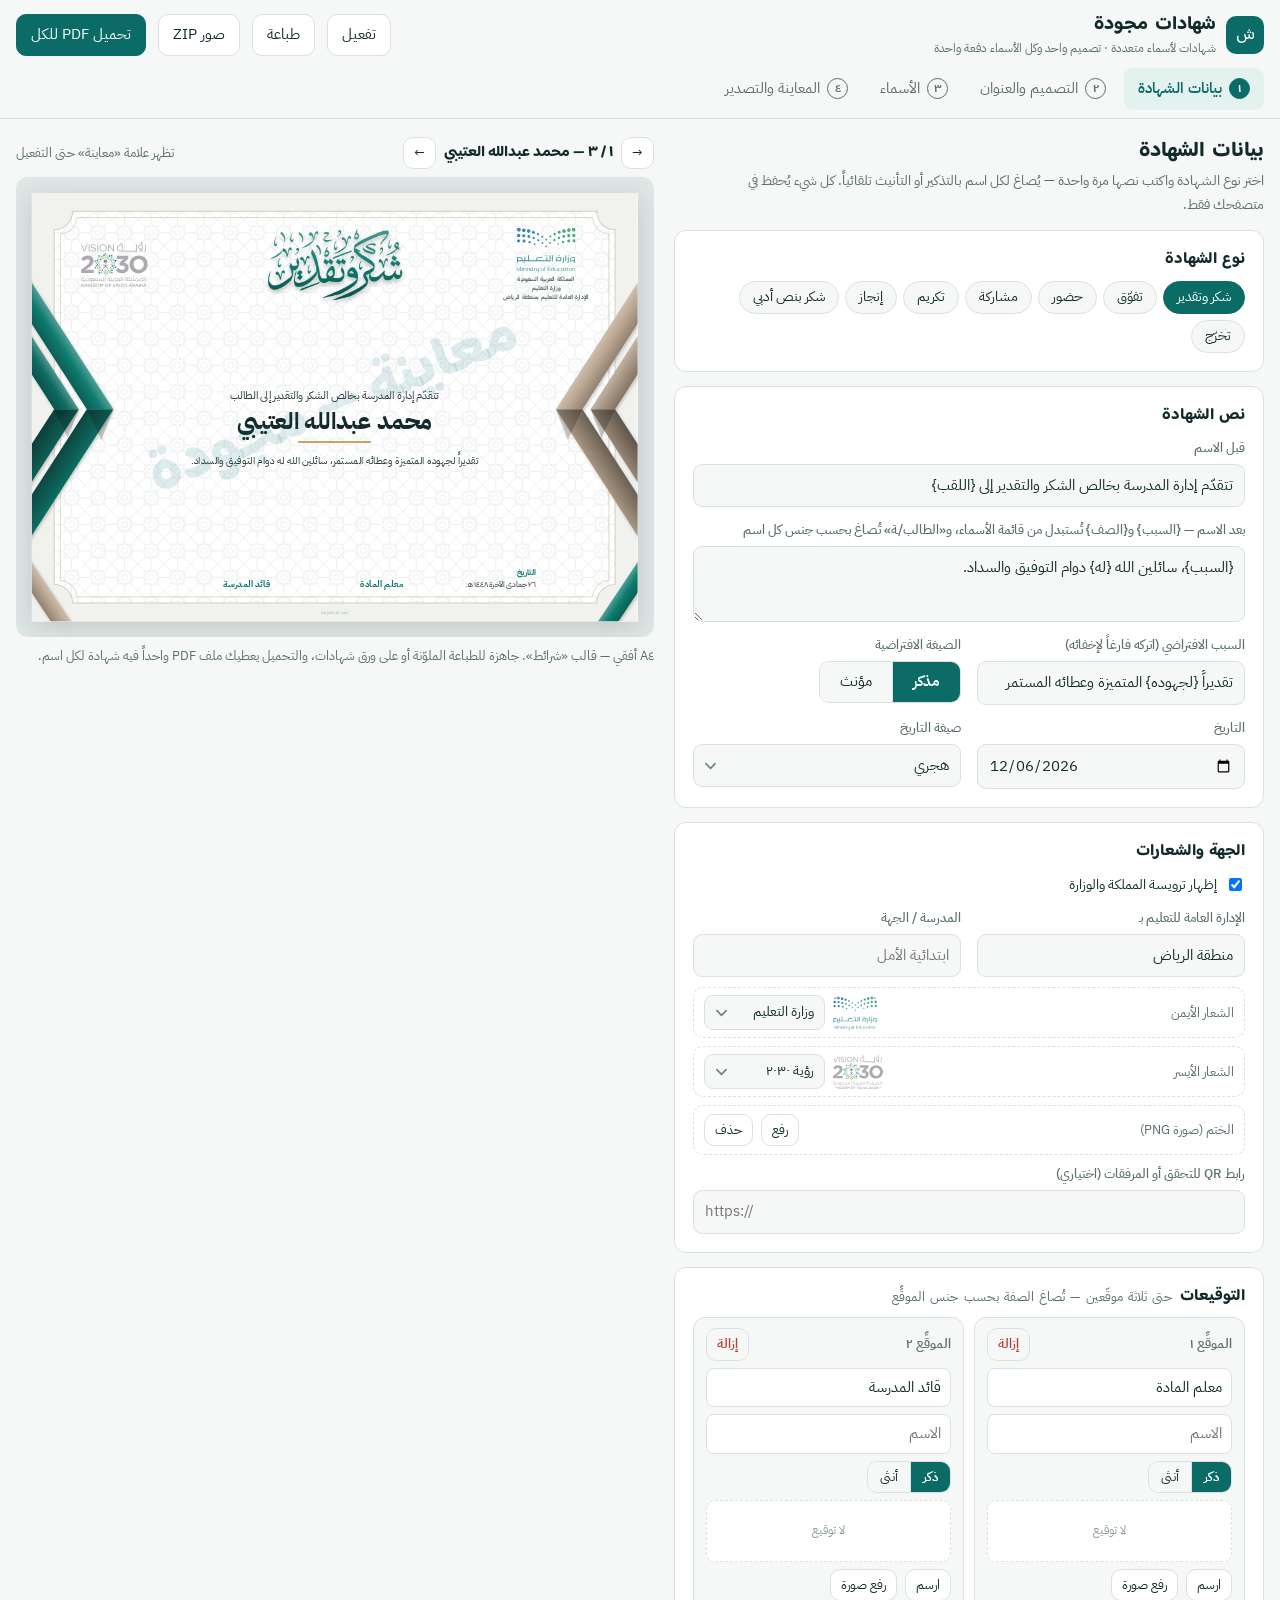
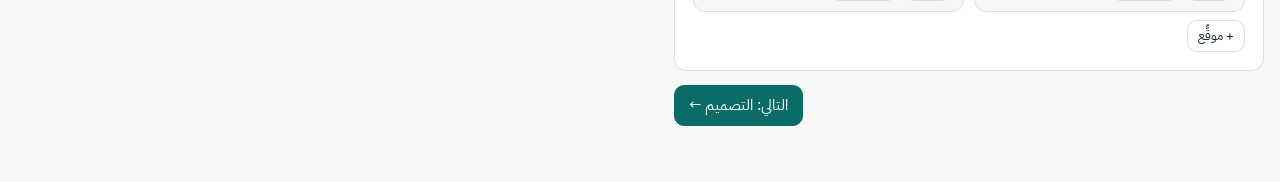
==== commit df137647: "Production: «شكر وتقدير» calligraphy title styles (default) — promoted from staging Co-Authored-By: " ====
--- a/index.html
+++ b/index.html
@@ -5,7 +5,7 @@
 <meta name="viewport" content="width=device-width, initial-scale=1, viewport-fit=cover">
 <meta name="description" content="شهادات شكر وتقدير وتفوق وحضور لأسماء متعددة دفعة واحدة: الصق الأسماء أو استورد Excel، اختر التصميم، وحمّل الكل PDF أو صوراً — بشعار وزارة التعليم، من مجودة.">
 <title>شهادات مجودة — شهادات لأسماء متعددة دفعة واحدة</title>
-<!--pwa--><link rel="icon" type="image/png" sizes="32x32" href="/favicon.png"><link rel="icon" type="image/png" sizes="192x192" href="/icon-192.png"><link rel="apple-touch-icon" sizes="180x180" href="/apple-touch-icon.png"><link rel="manifest" href="app.webmanifest"><meta name="apple-mobile-web-app-title" content="شهادات مجودة"><meta name="application-name" content="شهادات مجودة"><meta name="theme-color" content="#0a6d73"><!--/pwa-->
+<link rel="icon" type="image/png" href="/favicon.png"><link rel="apple-touch-icon" href="/apple-touch-icon.png">
 <link rel="preconnect" href="https://fonts.googleapis.com"><link rel="preconnect" href="https://fonts.gstatic.com" crossorigin>
 <link rel="stylesheet" href="https://fonts.googleapis.com/css2?family=IBM+Plex+Sans+Arabic:wght@400;500;600;700&family=Baloo+Bhaijaan+2:wght@600;700;800&family=Aref+Ruqaa:wght@400;700&family=Amiri:wght@400;700&family=Reem+Kufi:wght@500;700&family=El+Messiri:wght@500;700&family=Rakkas&family=Lalezar&family=Marhey:wght@700&family=Mirza:wght@500;700&family=Noto+Nastaliq+Urdu:wght@700&family=Gulzar&family=Alkalami&display=swap">
 <script src="https://cdnjs.cloudflare.com/ajax/libs/html2canvas/1.4.1/html2canvas.min.js"></script>
@@ -15,6 +15,7 @@
 <script>var qrcode=function(){function i(t,r){function a(t,r){g=function(t){for(var r=new Array(t),e=0;e<t;e+=1){r[e]=new Array(t);for(var n=0;n<t;n+=1)r[e][n]=null}return r}(l=4*u+17),e(0,0),e(l-7,0),e(0,l-7),i(),o(),v(t,r),7<=u&&h(t),null==n&&(n=w(u,f,c)),d(n,r)}var u=t,f=y[r],g=null,l=0,n=null,c=[],s={},e=function(t,r){for(var e=-1;e<=7;e+=1)if(!(t+e<=-1||l<=t+e))for(var n=-1;n<=7;n+=1)r+n<=-1||l<=r+n||(g[t+e][r+n]=0<=e&&e<=6&&(0==n||6==n)||0<=n&&n<=6&&(0==e||6==e)||2<=e&&e<=4&&2<=n&&n<=4)},o=function(){for(var t=8;t<l-8;t+=1)null==g[t][6]&&(g[t][6]=t%2==0);for(var r=8;r<l-8;r+=1)null==g[6][r]&&(g[6][r]=r%2==0)},i=function(){for(var t=B.getPatternPosition(u),r=0;r<t.length;r+=1)for(var e=0;e<t.length;e+=1){var n=t[r],o=t[e];if(null==g[n][o])for(var i=-2;i<=2;i+=1)for(var a=-2;a<=2;a+=1)g[n+i][o+a]=-2==i||2==i||-2==a||2==a||0==i&&0==a}},h=function(t){for(var r=B.getBCHTypeNumber(u),e=0;e<18;e+=1){var n=!t&&1==(r>>e&1);g[Math.floor(e/3)][e%3+l-8-3]=n}for(e=0;e<18;e+=1){n=!t&&1==(r>>e&1);g[e%3+l-8-3][Math.floor(e/3)]=n}},v=function(t,r){for(var e=f<<3|r,n=B.getBCHTypeInfo(e),o=0;o<15;o+=1){var i=!t&&1==(n>>o&1);o<6?g[o][8]=i:o<8?g[o+1][8]=i:g[l-15+o][8]=i}for(o=0;o<15;o+=1){i=!t&&1==(n>>o&1);o<8?g[8][l-o-1]=i:o<9?g[8][15-o-1+1]=i:g[8][15-o-1]=i}g[l-8][8]=!t},d=function(t,r){for(var e=-1,n=l-1,o=7,i=0,a=B.getMaskFunction(r),u=l-1;0<u;u-=2)for(6==u&&(u-=1);;){for(var f=0;f<2;f+=1)if(null==g[n][u-f]){var c=!1;i<t.length&&(c=1==(t[i]>>>o&1)),a(n,u-f)&&(c=!c),g[n][u-f]=c,-1==(o-=1)&&(i+=1,o=7)}if((n+=e)<0||l<=n){n-=e,e=-e;break}}},w=function(t,r,e){for(var n=b.getRSBlocks(t,r),o=M(),i=0;i<e.length;i+=1){var a=e[i];o.put(a.getMode(),4),o.put(a.getLength(),B.getLengthInBits(a.getMode(),t)),a.write(o)}var u=0;for(i=0;i<n.length;i+=1)u+=n[i].dataCount;if(o.getLengthInBits()>8*u)throw"code length overflow. ("+o.getLengthInBits()+">"+8*u+")";for(o.getLengthInBits()+4<=8*u&&o.put(0,4);o.getLengthInBits()%8!=0;)o.putBit(!1);for(;!(o.getLengthInBits()>=8*u||(o.put(236,8),o.getLengthInBits()>=8*u));)o.put(17,8);return function(t,r){for(var e=0,n=0,o=0,i=new Array(r.length),a=new Array(r.length),u=0;u<r.length;u+=1){var f=r[u].dataCount,c=r[u].totalCount-f;n=Math.max(n,f),o=Math.max(o,c),i[u]=new Array(f);for(var g=0;g<i[u].length;g+=1)i[u][g]=255&t.getBuffer()[g+e];e+=f;var l=B.getErrorCorrectPolynomial(c),h=C(i[u],l.getLength()-1).mod(l);a[u]=new Array(l.getLength()-1);for(g=0;g<a[u].length;g+=1){var s=g+h.getLength()-a[u].length;a[u][g]=0<=s?h.getAt(s):0}}var v=0;for(g=0;g<r.length;g+=1)v+=r[g].totalCount;var d=new Array(v),w=0;for(g=0;g<n;g+=1)for(u=0;u<r.length;u+=1)g<i[u].length&&(d[w]=i[u][g],w+=1);for(g=0;g<o;g+=1)for(u=0;u<r.length;u+=1)g<a[u].length&&(d[w]=a[u][g],w+=1);return d}(o,n)};s.addData=function(t,r){var e=null;switch(r=r||"Byte"){case"Numeric":e=x(t);break;case"Alphanumeric":e=m(t);break;case"Byte":e=L(t);break;case"Kanji":e=D(t);break;default:throw"mode:"+r}c.push(e),n=null},s.isDark=function(t,r){if(t<0||l<=t||r<0||l<=r)throw t+","+r;return g[t][r]},s.getModuleCount=function(){return l},s.make=function(){if(u<1){for(var t=1;t<40;t++){for(var r=b.getRSBlocks(t,f),e=M(),n=0;n<c.length;n++){var o=c[n];e.put(o.getMode(),4),e.put(o.getLength(),B.getLengthInBits(o.getMode(),t)),o.write(e)}var i=0;for(n=0;n<r.length;n++)i+=r[n].dataCount;if(e.getLengthInBits()<=8*i)break}u=t}a(!1,function(){for(var t=0,r=0,e=0;e<8;e+=1){a(!0,e);var n=B.getLostPoint(s);(0==e||n<t)&&(t=n,r=e)}return r}())},s.createTableTag=function(t,r){t=t||2;var e="";e+='<table style="',e+=" border-width: 0px; border-style: none;",e+=" border-collapse: collapse;",e+=" padding: 0px; margin: "+(r=void 0===r?4*t:r)+"px;",e+='">',e+="<tbody>";for(var n=0;n<s.getModuleCount();n+=1){e+="<tr>";for(var o=0;o<s.getModuleCount();o+=1)e+='<td style="',e+=" border-width: 0px; border-style: none;",e+=" border-collapse: collapse;",e+=" padding: 0px; margin: 0px;",e+=" width: "+t+"px;",e+=" height: "+t+"px;",e+=" background-color: ",e+=s.isDark(n,o)?"#000000":"#ffffff",e+=";",e+='"/>';e+="</tr>"}return e+="</tbody>",e+="</table>"},s.createSvgTag=function(t,r,e,n){var o={};"object"==typeof t&&(t=(o=t).cellSize,r=o.margin,e=o.alt,n=o.title),t=t||2,r=void 0===r?4*t:r,(e="string"==typeof e?{text:e}:e||{}).text=e.text||null,e.id=e.text?e.id||"qrcode-description":null,(n="string"==typeof n?{text:n}:n||{}).text=n.text||null,n.id=n.text?n.id||"qrcode-title":null;var i,a,u,f,c=s.getModuleCount()*t+2*r,g="";for(f="l"+t+",0 0,"+t+" -"+t+",0 0,-"+t+"z ",g+='<svg version="1.1" xmlns="http://www.w3.org/2000/svg"',g+=o.scalable?"":' width="'+c+'px" height="'+c+'px"',g+=' viewBox="0 0 '+c+" "+c+'" ',g+=' preserveAspectRatio="xMinYMin meet"',g+=n.text||e.text?' role="img" aria-labelledby="'+p([n.id,e.id].join(" ").trim())+'"':"",g+=">",g+=n.text?'<title id="'+p(n.id)+'">'+p(n.text)+"</title>":"",g+=e.text?'<description id="'+p(e.id)+'">'+p(e.text)+"</description>":"",g+='<rect width="100%" height="100%" fill="white" cx="0" cy="0"/>',g+='<path d="',a=0;a<s.getModuleCount();a+=1)for(u=a*t+r,i=0;i<s.getModuleCount();i+=1)s.isDark(a,i)&&(g+="M"+(i*t+r)+","+u+f);return g+='" stroke="transparent" fill="black"/>',g+="</svg>"},s.createDataURL=function(o,t){o=o||2,t=void 0===t?4*o:t;var r=s.getModuleCount()*o+2*t,i=t,a=r-t;return I(r,r,function(t,r){if(i<=t&&t<a&&i<=r&&r<a){var e=Math.floor((t-i)/o),n=Math.floor((r-i)/o);return s.isDark(n,e)?0:1}return 1})},s.createImgTag=function(t,r,e){t=t||2,r=void 0===r?4*t:r;var n=s.getModuleCount()*t+2*r,o="";return o+="<img",o+=' src="',o+=s.createDataURL(t,r),o+='"',o+=' width="',o+=n,o+='"',o+=' height="',o+=n,o+='"',e&&(o+=' alt="',o+=p(e),o+='"'),o+="/>"};var p=function(t){for(var r="",e=0;e<t.length;e+=1){var n=t.charAt(e);switch(n){case"<":r+="&lt;";break;case">":r+="&gt;";break;case"&":r+="&amp;";break;case'"':r+="&quot;";break;default:r+=n}}return r};return s.createASCII=function(t,r){if((t=t||1)<2)return function(t){t=void 0===t?2:t;var r,e,n,o,i,a=1*s.getModuleCount()+2*t,u=t,f=a-t,c={"██":"█","█ ":"▀"," █":"▄","  ":" "},g={"██":"▀","█ ":"▀"," █":" ","  ":" "},l="";for(r=0;r<a;r+=2){for(n=Math.floor((r-u)/1),o=Math.floor((r+1-u)/1),e=0;e<a;e+=1)i="█",u<=e&&e<f&&u<=r&&r<f&&s.isDark(n,Math.floor((e-u)/1))&&(i=" "),u<=e&&e<f&&u<=r+1&&r+1<f&&s.isDark(o,Math.floor((e-u)/1))?i+=" ":i+="█",l+=t<1&&f<=r+1?g[i]:c[i];l+="\n"}return a%2&&0<t?l.substring(0,l.length-a-1)+Array(1+a).join("▀"):l.substring(0,l.length-1)}(r);t-=1,r=void 0===r?2*t:r;var e,n,o,i,a=s.getModuleCount()*t+2*r,u=r,f=a-r,c=Array(t+1).join("██"),g=Array(t+1).join("  "),l="",h="";for(e=0;e<a;e+=1){for(o=Math.floor((e-u)/t),h="",n=0;n<a;n+=1)i=1,u<=n&&n<f&&u<=e&&e<f&&s.isDark(o,Math.floor((n-u)/t))&&(i=0),h+=i?c:g;for(o=0;o<t;o+=1)l+=h+"\n"}return l.substring(0,l.length-1)},s.renderTo2dContext=function(t,r){r=r||2;for(var e=s.getModuleCount(),n=0;n<e;n++)for(var o=0;o<e;o++)t.fillStyle=s.isDark(n,o)?"black":"white",t.fillRect(n*r,o*r,r,r)},s}i.stringToBytes=(i.stringToBytesFuncs={default:function(t){for(var r=[],e=0;e<t.length;e+=1){var n=t.charCodeAt(e);r.push(255&n)}return r}}).default,i.createStringToBytes=function(u,f){var i=function(){function t(){var t=r.read();if(-1==t)throw"eof";return t}for(var r=S(u),e=0,n={};;){var o=r.read();if(-1==o)break;var i=t(),a=t()<<8|t();n[String.fromCharCode(o<<8|i)]=a,e+=1}if(e!=f)throw e+" != "+f;return n}(),a="?".charCodeAt(0);return function(t){for(var r=[],e=0;e<t.length;e+=1){var n=t.charCodeAt(e);if(n<128)r.push(n);else{var o=i[t.charAt(e)];"number"==typeof o?(255&o)==o?r.push(o):(r.push(o>>>8),r.push(255&o)):r.push(a)}}return r}};var r,t,a=1,u=2,o=4,f=8,y={L:1,M:0,Q:3,H:2},e=0,n=1,c=2,g=3,l=4,h=5,s=6,v=7,B=(r=[[],[6,18],[6,22],[6,26],[6,30],[6,34],[6,22,38],[6,24,42],[6,26,46],[6,28,50],[6,30,54],[6,32,58],[6,34,62],[6,26,46,66],[6,26,48,70],[6,26,50,74],[6,30,54,78],[6,30,56,82],[6,30,58,86],[6,34,62,90],[6,28,50,72,94],[6,26,50,74,98],[6,30,54,78,102],[6,28,54,80,106],[6,32,58,84,110],[6,30,58,86,114],[6,34,62,90,118],[6,26,50,74,98,122],[6,30,54,78,102,126],[6,26,52,78,104,130],[6,30,56,82,108,134],[6,34,60,86,112,138],[6,30,58,86,114,142],[6,34,62,90,118,146],[6,30,54,78,102,126,150],[6,24,50,76,102,128,154],[6,28,54,80,106,132,158],[6,32,58,84,110,136,162],[6,26,54,82,110,138,166],[6,30,58,86,114,142,170]],(t={}).getBCHTypeInfo=function(t){for(var r=t<<10;0<=d(r)-d(1335);)r^=1335<<d(r)-d(1335);return 21522^(t<<10|r)},t.getBCHTypeNumber=function(t){for(var r=t<<12;0<=d(r)-d(7973);)r^=7973<<d(r)-d(7973);return t<<12|r},t.getPatternPosition=function(t){return r[t-1]},t.getMaskFunction=function(t){switch(t){case e:return function(t,r){return(t+r)%2==0};case n:return function(t,r){return t%2==0};case c:return function(t,r){return r%3==0};case g:return function(t,r){return(t+r)%3==0};case l:return function(t,r){return(Math.floor(t/2)+Math.floor(r/3))%2==0};case h:return function(t,r){return t*r%2+t*r%3==0};case s:return function(t,r){return(t*r%2+t*r%3)%2==0};case v:return function(t,r){return(t*r%3+(t+r)%2)%2==0};default:throw"bad maskPattern:"+t}},t.getErrorCorrectPolynomial=function(t){for(var r=C([1],0),e=0;e<t;e+=1)r=r.multiply(C([1,w.gexp(e)],0));return r},t.getLengthInBits=function(t,r){if(1<=r&&r<10)switch(t){case a:return 10;case u:return 9;case o:case f:return 8;default:throw"mode:"+t}else if(r<27)switch(t){case a:return 12;case u:return 11;case o:return 16;case f:return 10;default:throw"mode:"+t}else{if(!(r<41))throw"type:"+r;switch(t){case a:return 14;case u:return 13;case o:return 16;case f:return 12;default:throw"mode:"+t}}},t.getLostPoint=function(t){for(var r=t.getModuleCount(),e=0,n=0;n<r;n+=1)for(var o=0;o<r;o+=1){for(var i=0,a=t.isDark(n,o),u=-1;u<=1;u+=1)if(!(n+u<0||r<=n+u))for(var f=-1;f<=1;f+=1)o+f<0||r<=o+f||0==u&&0==f||a==t.isDark(n+u,o+f)&&(i+=1);5<i&&(e+=3+i-5)}for(n=0;n<r-1;n+=1)for(o=0;o<r-1;o+=1){var c=0;t.isDark(n,o)&&(c+=1),t.isDark(n+1,o)&&(c+=1),t.isDark(n,o+1)&&(c+=1),t.isDark(n+1,o+1)&&(c+=1),0!=c&&4!=c||(e+=3)}for(n=0;n<r;n+=1)for(o=0;o<r-6;o+=1)t.isDark(n,o)&&!t.isDark(n,o+1)&&t.isDark(n,o+2)&&t.isDark(n,o+3)&&t.isDark(n,o+4)&&!t.isDark(n,o+5)&&t.isDark(n,o+6)&&(e+=40);for(o=0;o<r;o+=1)for(n=0;n<r-6;n+=1)t.isDark(n,o)&&!t.isDark(n+1,o)&&t.isDark(n+2,o)&&t.isDark(n+3,o)&&t.isDark(n+4,o)&&!t.isDark(n+5,o)&&t.isDark(n+6,o)&&(e+=40);var g=0;for(o=0;o<r;o+=1)for(n=0;n<r;n+=1)t.isDark(n,o)&&(g+=1);return e+=Math.abs(100*g/r/r-50)/5*10},t);function d(t){for(var r=0;0!=t;)r+=1,t>>>=1;return r}var w=function(){for(var r=new Array(256),e=new Array(256),t=0;t<8;t+=1)r[t]=1<<t;for(t=8;t<256;t+=1)r[t]=r[t-4]^r[t-5]^r[t-6]^r[t-8];for(t=0;t<255;t+=1)e[r[t]]=t;var n={glog:function(t){if(t<1)throw"glog("+t+")";return e[t]},gexp:function(t){for(;t<0;)t+=255;for(;256<=t;)t-=255;return r[t]}};return n}();function C(n,o){if(void 0===n.length)throw n.length+"/"+o;var r=function(){for(var t=0;t<n.length&&0==n[t];)t+=1;for(var r=new Array(n.length-t+o),e=0;e<n.length-t;e+=1)r[e]=n[e+t];return r}(),i={getAt:function(t){return r[t]},getLength:function(){return r.length},multiply:function(t){for(var r=new Array(i.getLength()+t.getLength()-1),e=0;e<i.getLength();e+=1)for(var n=0;n<t.getLength();n+=1)r[e+n]^=w.gexp(w.glog(i.getAt(e))+w.glog(t.getAt(n)));return C(r,0)},mod:function(t){if(i.getLength()-t.getLength()<0)return i;for(var r=w.glog(i.getAt(0))-w.glog(t.getAt(0)),e=new Array(i.getLength()),n=0;n<i.getLength();n+=1)e[n]=i.getAt(n);for(n=0;n<t.getLength();n+=1)e[n]^=w.gexp(w.glog(t.getAt(n))+r);return C(e,0).mod(t)}};return i}function p(){var e=[],o={writeByte:function(t){e.push(255&t)},writeShort:function(t){o.writeByte(t),o.writeByte(t>>>8)},writeBytes:function(t,r,e){r=r||0,e=e||t.length;for(var n=0;n<e;n+=1)o.writeByte(t[n+r])},writeString:function(t){for(var r=0;r<t.length;r+=1)o.writeByte(t.charCodeAt(r))},toByteArray:function(){return e},toString:function(){var t="";t+="[";for(var r=0;r<e.length;r+=1)0<r&&(t+=","),t+=e[r];return t+="]"}};return o}var k,A,b=(k=[[1,26,19],[1,26,16],[1,26,13],[1,26,9],[1,44,34],[1,44,28],[1,44,22],[1,44,16],[1,70,55],[1,70,44],[2,35,17],[2,35,13],[1,100,80],[2,50,32],[2,50,24],[4,25,9],[1,134,108],[2,67,43],[2,33,15,2,34,16],[2,33,11,2,34,12],[2,86,68],[4,43,27],[4,43,19],[4,43,15],[2,98,78],[4,49,31],[2,32,14,4,33,15],[4,39,13,1,40,14],[2,121,97],[2,60,38,2,61,39],[4,40,18,2,41,19],[4,40,14,2,41,15],[2,146,116],[3,58,36,2,59,37],[4,36,16,4,37,17],[4,36,12,4,37,13],[2,86,68,2,87,69],[4,69,43,1,70,44],[6,43,19,2,44,20],[6,43,15,2,44,16],[4,101,81],[1,80,50,4,81,51],[4,50,22,4,51,23],[3,36,12,8,37,13],[2,116,92,2,117,93],[6,58,36,2,59,37],[4,46,20,6,47,21],[7,42,14,4,43,15],[4,133,107],[8,59,37,1,60,38],[8,44,20,4,45,21],[12,33,11,4,34,12],[3,145,115,1,146,116],[4,64,40,5,65,41],[11,36,16,5,37,17],[11,36,12,5,37,13],[5,109,87,1,110,88],[5,65,41,5,66,42],[5,54,24,7,55,25],[11,36,12,7,37,13],[5,122,98,1,123,99],[7,73,45,3,74,46],[15,43,19,2,44,20],[3,45,15,13,46,16],[1,135,107,5,136,108],[10,74,46,1,75,47],[1,50,22,15,51,23],[2,42,14,17,43,15],[5,150,120,1,151,121],[9,69,43,4,70,44],[17,50,22,1,51,23],[2,42,14,19,43,15],[3,141,113,4,142,114],[3,70,44,11,71,45],[17,47,21,4,48,22],[9,39,13,16,40,14],[3,135,107,5,136,108],[3,67,41,13,68,42],[15,54,24,5,55,25],[15,43,15,10,44,16],[4,144,116,4,145,117],[17,68,42],[17,50,22,6,51,23],[19,46,16,6,47,17],[2,139,111,7,140,112],[17,74,46],[7,54,24,16,55,25],[34,37,13],[4,151,121,5,152,122],[4,75,47,14,76,48],[11,54,24,14,55,25],[16,45,15,14,46,16],[6,147,117,4,148,118],[6,73,45,14,74,46],[11,54,24,16,55,25],[30,46,16,2,47,17],[8,132,106,4,133,107],[8,75,47,13,76,48],[7,54,24,22,55,25],[22,45,15,13,46,16],[10,142,114,2,143,115],[19,74,46,4,75,47],[28,50,22,6,51,23],[33,46,16,4,47,17],[8,152,122,4,153,123],[22,73,45,3,74,46],[8,53,23,26,54,24],[12,45,15,28,46,16],[3,147,117,10,148,118],[3,73,45,23,74,46],[4,54,24,31,55,25],[11,45,15,31,46,16],[7,146,116,7,147,117],[21,73,45,7,74,46],[1,53,23,37,54,24],[19,45,15,26,46,16],[5,145,115,10,146,116],[19,75,47,10,76,48],[15,54,24,25,55,25],[23,45,15,25,46,16],[13,145,115,3,146,116],[2,74,46,29,75,47],[42,54,24,1,55,25],[23,45,15,28,46,16],[17,145,115],[10,74,46,23,75,47],[10,54,24,35,55,25],[19,45,15,35,46,16],[17,145,115,1,146,116],[14,74,46,21,75,47],[29,54,24,19,55,25],[11,45,15,46,46,16],[13,145,115,6,146,116],[14,74,46,23,75,47],[44,54,24,7,55,25],[59,46,16,1,47,17],[12,151,121,7,152,122],[12,75,47,26,76,48],[39,54,24,14,55,25],[22,45,15,41,46,16],[6,151,121,14,152,122],[6,75,47,34,76,48],[46,54,24,10,55,25],[2,45,15,64,46,16],[17,152,122,4,153,123],[29,74,46,14,75,47],[49,54,24,10,55,25],[24,45,15,46,46,16],[4,152,122,18,153,123],[13,74,46,32,75,47],[48,54,24,14,55,25],[42,45,15,32,46,16],[20,147,117,4,148,118],[40,75,47,7,76,48],[43,54,24,22,55,25],[10,45,15,67,46,16],[19,148,118,6,149,119],[18,75,47,31,76,48],[34,54,24,34,55,25],[20,45,15,61,46,16]],(A={}).getRSBlocks=function(t,r){var e=function(t,r){switch(r){case y.L:return k[4*(t-1)+0];case y.M:return k[4*(t-1)+1];case y.Q:return k[4*(t-1)+2];case y.H:return k[4*(t-1)+3];default:return}}(t,r);if(void 0===e)throw"bad rs block @ typeNumber:"+t+"/errorCorrectionLevel:"+r;for(var n,o,i=e.length/3,a=[],u=0;u<i;u+=1)for(var f=e[3*u+0],c=e[3*u+1],g=e[3*u+2],l=0;l<f;l+=1)a.push((n=g,o=void 0,(o={}).totalCount=c,o.dataCount=n,o));return a},A),M=function(){var e=[],n=0,o={getBuffer:function(){return e},getAt:function(t){var r=Math.floor(t/8);return 1==(e[r]>>>7-t%8&1)},put:function(t,r){for(var e=0;e<r;e+=1)o.putBit(1==(t>>>r-e-1&1))},getLengthInBits:function(){return n},putBit:function(t){var r=Math.floor(n/8);e.length<=r&&e.push(0),t&&(e[r]|=128>>>n%8),n+=1}};return o},x=function(t){var r=a,n=t,e={getMode:function(){return r},getLength:function(t){return n.length},write:function(t){for(var r=n,e=0;e+2<r.length;)t.put(o(r.substring(e,e+3)),10),e+=3;e<r.length&&(r.length-e==1?t.put(o(r.substring(e,e+1)),4):r.length-e==2&&t.put(o(r.substring(e,e+2)),7))}},o=function(t){for(var r=0,e=0;e<t.length;e+=1)r=10*r+i(t.charAt(e));return r},i=function(t){if("0"<=t&&t<="9")return t.charCodeAt(0)-"0".charCodeAt(0);throw"illegal char :"+t};return e},m=function(t){var r=u,n=t,e={getMode:function(){return r},getLength:function(t){return n.length},write:function(t){for(var r=n,e=0;e+1<r.length;)t.put(45*o(r.charAt(e))+o(r.charAt(e+1)),11),e+=2;e<r.length&&t.put(o(r.charAt(e)),6)}},o=function(t){if("0"<=t&&t<="9")return t.charCodeAt(0)-"0".charCodeAt(0);if("A"<=t&&t<="Z")return t.charCodeAt(0)-"A".charCodeAt(0)+10;switch(t){case" ":return 36;case"$":return 37;case"%":return 38;case"*":return 39;case"+":return 40;case"-":return 41;case".":return 42;case"/":return 43;case":":return 44;default:throw"illegal char :"+t}};return e},L=function(t){var r=o,e=i.stringToBytes(t),n={getMode:function(){return r},getLength:function(t){return e.length},write:function(t){for(var r=0;r<e.length;r+=1)t.put(e[r],8)}};return n},D=function(t){var r=f,e=i.stringToBytesFuncs.SJIS;if(!e)throw"sjis not supported.";!function(){var t=e("友");if(2!=t.length||38726!=(t[0]<<8|t[1]))throw"sjis not supported."}();var o=e(t),n={getMode:function(){return r},getLength:function(t){return~~(o.length/2)},write:function(t){for(var r=o,e=0;e+1<r.length;){var n=(255&r[e])<<8|255&r[e+1];if(33088<=n&&n<=40956)n-=33088;else{if(!(57408<=n&&n<=60351))throw"illegal char at "+(e+1)+"/"+n;n-=49472}n=192*(n>>>8&255)+(255&n),t.put(n,13),e+=2}if(e<r.length)throw"illegal char at "+(e+1)}};return n},S=function(t){var e=t,n=0,o=0,i=0,r={read:function(){for(;i<8;){if(n>=e.length){if(0==i)return-1;throw"unexpected end of file./"+i}var t=e.charAt(n);if(n+=1,"="==t)return i=0,-1;t.match(/^\s$/)||(o=o<<6|a(t.charCodeAt(0)),i+=6)}var r=o>>>i-8&255;return i-=8,r}},a=function(t){if(65<=t&&t<=90)return t-65;if(97<=t&&t<=122)return t-97+26;if(48<=t&&t<=57)return t-48+52;if(43==t)return 62;if(47==t)return 63;throw"c:"+t};return r},I=function(t,r,e){for(var n=function(t,r){var n=t,o=r,l=new Array(t*r),e={setPixel:function(t,r,e){l[r*n+t]=e},write:function(t){t.writeString("GIF87a"),t.writeShort(n),t.writeShort(o),t.writeByte(128),t.writeByte(0),t.writeByte(0),t.writeByte(0),t.writeByte(0),t.writeByte(0),t.writeByte(255),t.writeByte(255),t.writeByte(255),t.writeString(","),t.writeShort(0),t.writeShort(0),t.writeShort(n),t.writeShort(o),t.writeByte(0);var r=i(2);t.writeByte(2);for(var e=0;255<r.length-e;)t.writeByte(255),t.writeBytes(r,e,255),e+=255;t.writeByte(r.length-e),t.writeBytes(r,e,r.length-e),t.writeByte(0),t.writeString(";")}},i=function(t){for(var r=1<<t,e=1+(1<<t),n=t+1,o=h(),i=0;i<r;i+=1)o.add(String.fromCharCode(i));o.add(String.fromCharCode(r)),o.add(String.fromCharCode(e));var a=p(),u=function(t){var e=t,n=0,o=0,r={write:function(t,r){if(t>>>r!=0)throw"length over";for(;8<=n+r;)e.writeByte(255&(t<<n|o)),r-=8-n,t>>>=8-n,n=o=0;o|=t<<n,n+=r},flush:function(){0<n&&e.writeByte(o)}};return r}(a);u.write(r,n);var f=0,c=String.fromCharCode(l[f]);for(f+=1;f<l.length;){var g=String.fromCharCode(l[f]);f+=1,o.contains(c+g)?c+=g:(u.write(o.indexOf(c),n),o.size()<4095&&(o.size()==1<<n&&(n+=1),o.add(c+g)),c=g)}return u.write(o.indexOf(c),n),u.write(e,n),u.flush(),a.toByteArray()},h=function(){var r={},e=0,n={add:function(t){if(n.contains(t))throw"dup key:"+t;r[t]=e,e+=1},size:function(){return e},indexOf:function(t){return r[t]},contains:function(t){return void 0!==r[t]}};return n};return e}(t,r),o=0;o<r;o+=1)for(var i=0;i<t;i+=1)n.setPixel(i,o,e(i,o));var a=p();n.write(a);for(var u=function(){function e(t){a+=String.fromCharCode(r(63&t))}var n=0,o=0,i=0,a="",t={},r=function(t){if(t<0);else{if(t<26)return 65+t;if(t<52)return t-26+97;if(t<62)return t-52+48;if(62==t)return 43;if(63==t)return 47}throw"n:"+t};return t.writeByte=function(t){for(n=n<<8|255&t,o+=8,i+=1;6<=o;)e(n>>>o-6),o-=6},t.flush=function(){if(0<o&&(e(n<<6-o),o=n=0),i%3!=0)for(var t=3-i%3,r=0;r<t;r+=1)a+="="},t.toString=function(){return a},t}(),f=a.toByteArray(),c=0;c<f.length;c+=1)u.writeByte(f[c]);return u.flush(),"data:image/gif;base64,"+u};return i}();qrcode.stringToBytesFuncs["UTF-8"]=function(t){return function(t){for(var r=[],e=0;e<t.length;e++){var n=t.charCodeAt(e);n<128?r.push(n):n<2048?r.push(192|n>>6,128|63&n):n<55296||57344<=n?r.push(224|n>>12,128|n>>6&63,128|63&n):(e++,n=65536+((1023&n)<<10|1023&t.charCodeAt(e)),r.push(240|n>>18,128|n>>12&63,128|n>>6&63,128|63&n))}return r}(t)},function(t){"function"==typeof define&&define.amd?define([],t):"object"==typeof exports&&(module.exports=t())}(function(){return qrcode});</script>
 <style id="pgsz">@page{size:A4 landscape;margin:0}</style>
 <style>
+@font-face{font-family:"ShukrCalli";src:url(/fonts/shukr-calli.ttf) format("truetype");font-display:block}
 /* واجهة موحّدة مع منتجات مجودة: ترويسة لاصقة + تبويبات + بطاقات */
 :root{
   --ink:#122b2a; --muted:#5b6f6d; --line:#d9e2e0; --paper:#f6f8f7; --card:#ffffff;
@@ -207,31 +208,33 @@
 .cert.Z .zf{position:absolute;display:block;z-index:1;pointer-events:none}
 .cert.Z .zbf{position:absolute;display:block;z-index:3;pointer-events:none;filter:drop-shadow(.4mm .9mm .6mm rgba(60,50,20,.28))}
 .cert.Z .cutl{position:absolute;left:0;top:0;width:100%;height:100%;z-index:6;pointer-events:none}
-.cert.Z .zt{position:absolute;left:92mm;right:92mm;top:29mm;height:29mm;display:flex;align-items:center;justify-content:center;z-index:2}
+.cert.Z .zcol{position:absolute;left:40mm;right:40mm;top:28mm;bottom:31mm;display:flex;flex-direction:column;align-items:center;justify-content:space-evenly;z-index:2}
+.cert.Z .zt{height:27mm;display:flex;align-items:center;justify-content:center;flex:none}
 .cert.Z .zt .tt{margin:0}
-.cert.Z .zb{position:absolute;left:56mm;right:56mm;top:60mm;height:93mm;display:flex;flex-direction:column;align-items:center;justify-content:center;gap:2.5mm;z-index:2}
-.cert.Z .zpre{text-wrap:balance;font-size:16.5pt;line-height:1.85;color:var(--c);max-width:178mm}
-.cert.Z .zbd{text-wrap:balance;font-size:17.5pt;line-height:2.05;max-width:184mm}
-.cert.Z .nmi{color:var(--g);font-weight:700;font-size:1.42em;line-height:1;padding:0 1mm;white-space:nowrap}
-.cert.Z .nm{font-size:30pt;color:var(--g);min-width:0;padding:0 6mm}
+.cert.Z .zb{display:flex;flex-direction:column;align-items:center;gap:1.2mm;flex:none;width:100%}
+.cert.Z .zpre{text-wrap:balance;font-size:17.5pt;line-height:1.75;color:var(--c);max-width:176mm;margin-bottom:2.5mm}
+.cert.Z .zbd{text-wrap:balance;font-size:18.5pt;line-height:1.75;max-width:180mm}
+.cert.Z .nm{color:var(--g);font-weight:700;line-height:1.3;min-width:0;padding:0;margin:1mm 0 1.5mm;white-space:nowrap;max-width:172mm}
 .cert.Z .zm{position:absolute;left:32mm;top:29mm;width:52mm;display:flex;flex-direction:column;align-items:center;gap:1.6mm;z-index:2;text-align:center}
 .cert.Z .zm .lgs{display:flex;gap:3mm;align-items:center;justify-content:center}
 .cert.Z .zm .lg{height:12.5mm;max-width:24mm}
 .cert.Z .zm .orgs{max-width:52mm;text-align:center;font-family:"IBM Plex Sans Arabic",sans-serif;font-size:8pt;color:#5a5646}
 .cert.Z .zm .dt{min-width:0;text-align:center;font-size:9.5pt;font-family:"IBM Plex Sans Arabic",sans-serif;color:#5a5646}
-.cert.Z .zs{position:absolute;left:134mm;right:35mm;top:156mm;height:27mm;display:flex;justify-content:space-around;align-items:flex-end;gap:6mm;z-index:2}
-.cert.Z .zs .sig{min-width:44mm;font-size:11.5pt;font-family:"Amiri",serif;color:#3a372c}
+.cert.Z .zs{align-self:flex-start;width:118mm;margin-inline-start:6mm;display:flex;justify-content:space-around;align-items:flex-end;gap:8mm;flex:none}
+.cert.Z .zs .sig{min-width:46mm;font-size:12.5pt;font-family:"Amiri",serif;color:#3a372c}
 .cert.Z .zs .sig i{display:block;border-top:.35mm dotted var(--g);margin:0 3mm 1mm}
-.cert.Z .zs .sig b{display:block;color:var(--c);font-size:12pt;font-weight:700}
+.cert.Z .zs .sig b{display:block;color:var(--c);font-size:13.5pt;font-weight:700}
 .cert.Z .zs .sig img.s{height:13mm;max-width:42mm;object-fit:contain;display:block;margin:0 auto -1mm}
 .cert.Z .zs .sig .blank{height:11mm}
 .cert.Z .zq{position:absolute;left:33mm;top:84mm;z-index:2}
 .cert.Z .zq .qb svg{width:17mm;height:17mm}
 .cert.Z .brandln{bottom:1.5mm;color:#c4cbc9}
 .zpg{position:relative;overflow:hidden;background:#fff}
-.zpg.a5l{width:210mm;height:148.5mm}
+.zpg.a5l{width:210mm;height:148mm}
 .zpg.a4p{width:210mm;height:297mm}
-.zpg .zsc{position:absolute;left:0;width:297mm;height:210mm;transform:scale(.70707);transform-origin:top left}
+/* zoom (لا transform) حتى يصغر صندوق التخطيط نفسه فلا يفيض إلى الصفحة التالية عند الطباعة */
+.zpg{break-inside:avoid;contain:paint}
+.zpg .zsc{position:absolute;left:0;width:297mm;height:210mm;zoom:.70707}
 .tpl .cap .cut{font-size:11px;color:var(--teal);font-weight:600}
 .zopt{display:grid;gap:12px}
 .zopt .row{gap:10px}
@@ -370,14 +373,14 @@
 try{new MutationObserver(function(ms){ms.forEach(function(m){if(m.type==="characterData")tx(m.target);else Array.prototype.forEach.call(m.addedNodes,function(a){if(a.nodeType===3)tx(a);else if(a.nodeType===1)txAll(a)})})}).observe(document.body,{subtree:true,childList:true,characterData:true})}catch(e){}
 /* ===== الأنواع ===== */
 var TYPES={
- "شكر وتقدير":{title:"شكر وتقدير",pre:"تتقدّم إدارة المدرسة بخالص الشكر والتقدير إلى {اللقب}",body:"{السبب}، سائلين الله {له} دوام التوفيق والسداد.",reason:"تقديراً {لجهوده} المتميزة وعطائه المستمر",titles:["شكر وتقدير","شهادة شكر وتقدير","شكر وعرفان","شهادة شكر"]},
- "تفوّق":{title:"شهادة تفوّق",pre:"يسرّ إدارة المدرسة أن تمنح هذه الشهادة {للقب}",body:"{السبب}، متمنين {له} مزيداً من التفوق والنجاح.",reason:"لتفوّقه الدراسي في الفصل الدراسي الأول",titles:["شهادة تفوّق","تفوّق","شهادة تفوّق دراسي","شهادة تميّز"]},
+ "شكر وتقدير":{title:"شكر وتقدير",pre:"تتقدّم إدارة المدرسة بخالص الشكر والتقدير إلى {اللقب}",body:"{السبب}، سائلين الله {له} دوام التوفيق والسداد.",reason:"تقديراً {لجهوده} المتميزة وعطائه المستمر",titles:["شكر وتقدير","شهادة شكر وتقدير","شكر وعرفان","شكر خاص","شكراً","المعلم المثالي","شهادة تقديرية"]},
+ "تفوّق":{title:"شهادة تفوّق",pre:"يسرّ إدارة المدرسة أن تمنح هذه الشهادة {للقب}",body:"{السبب}، متمنين {له} مزيداً من التفوق والنجاح.",reason:"لتفوّقه الدراسي في الفصل الدراسي الأول",titles:["شهادة تفوّق","شهادة تقدير وتفوّق","الطالب المثالي","شهادة تميّز","تفوّق"]},
  "حضور":{title:"شهادة حضور",pre:"تشهد إدارة المدرسة بأن",body:"قد {حضر} {السبب}، متمنين {له} الفائدة والتوفيق.",reason:"البرنامج التدريبي «مهارات التعلم النشط»",titles:["شهادة حضور","حضور","شهادة حضور برنامج"]},
- "مشاركة":{title:"شهادة مشاركة",pre:"تشكر إدارة المدرسة {اللقب}",body:"على {مشاركته} الفاعلة في {السبب}.",reason:"فعاليات الأسبوع الثقافي",titles:["شهادة مشاركة","مشاركة متميّزة","شكر ومشاركة"]},
+ "مشاركة":{title:"شهادة مشاركة",pre:"تشكر إدارة المدرسة {اللقب}",body:"على {مشاركته} الفاعلة في {السبب}.",reason:"فعاليات الأسبوع الثقافي",titles:["شهادة مشاركة","شهادة خبرة","مشاركة متميّزة"]},
  "تكريم":{title:"شهادة تكريم",pre:"تكرّم إدارة المدرسة",body:"{السبب}، مع خالص الشكر والتقدير.",reason:"تقديراً لتميّزه وحسن أدائه",titles:["شهادة تكريم","تكريم","وسام التميّز"]},
  "إنجاز":{title:"شهادة إنجاز",pre:"تمنح إدارة المدرسة هذه الشهادة {للقب}",body:"{السبب}، متمنين {له} دوام التميّز والنجاح.",reason:"لإتمامه متطلبات البرنامج بنجاح",titles:["شهادة إنجاز","شهادة اجتياز","إنجاز"]},
  "شكر بنص أدبي":{title:"شكر وتقدير",pre:"الشكر في عظيم الصنيع قليل… وفي رواء الهمم نهرٌ بالخيرات يسيل، إلى من أعطوا وأجزلوا بعطائهم.",body:"يسرّ إدارة المدرسة أن تشكر {اللقب} {الاسم} {السبب}، ونتمنى {له} مزيداً من التقدم والنجاح.",reason:"لتفوقه في جميع المواد",titles:["شكر وتقدير","شهادة تفوّق","شهادة شكر","شهادة تميّز","شكر وعرفان"]},
- "تخرّج":{title:"شهادة تخرّج",pre:"تهنّئ إدارة المدرسة {اللقب}",body:"بمناسبة {تخرجه} {السبب}، راجين {له} مستقبلاً مشرقاً.",reason:"من المرحلة الابتدائية",titles:["شهادة تخرّج","مبارك التخرّج","حفل التخرّج"]}
+ "تخرّج":{title:"شهادة تخرّج",pre:"تهنّئ إدارة المدرسة {اللقب}",body:"بمناسبة {تخرجه} {السبب}، راجين {له} مستقبلاً مشرقاً.",reason:"من المرحلة الابتدائية",titles:["شهادة تخرّج","ألف مبروك","تهانينا","مبارك التخرّج"]}
 };
 var G={m:{"{اللقب}":"الطالب","{للقب}":"للطالب","{له}":"له","{لجهوده}":"لجهوده","{حضر}":"حضر","{مشاركته}":"مشاركته","{تخرجه}":"تخرّجه"},f:{"{اللقب}":"الطالبة","{للقب}":"للطالبة","{له}":"لها","{لجهوده}":"لجهودها","{حضر}":"حضرت","{مشاركته}":"مشاركتها","{تخرجه}":"تخرّجها"}};
 /* ===== الألوان ===== أول ستة تطابق ألوان النسخة السابقة (للبيانات المحفوظة) */
@@ -549,15 +552,20 @@
  var dt=S.dmode==="none"?"":(S.dmode==="hg"?hijri(S.date)+'<br>'+greg(S.date):hijri(S.date));
  var meta=(lr||ll?'<div class="lgs">'+(lr?'<img class="lg" src="'+lr+'" alt="">':'')+(ll?'<img class="lg" src="'+ll+'" alt="">':'')+'</div>':'')+(L.length?'<div class="orgs">'+L.map(function(x){return '<div>'+x+'</div>'}).join("")+'</div>':'')+(dt?'<div class="dt">'+dt+'</div>':'');
  var pre=fill(S.pre,r),bd=fill(S.body,r),inl=hasInl();
- var nm='<span class="nmi" style="font-family:\''+S.nameFont+'\',serif">'+AN(esc(r.name))+'</span>';
+ var nmL='<div class="nm" style="font-family:\''+S.nameFont+'\',serif;font-size:'+nmPt(r.name)+'pt">'+AN(esc(r.name))+'</div>';
  var sigs=(S.sigs||[]).filter(function(s){return s.title||s.name||s.img}).map(function(s){return '<div class="sig">'+(s.img?'<img class="s" src="'+s.img+'" alt="">':'<div class="blank"></div>')+'<i></i>'+(s.title?'<b>'+esc(sigT(s))+'</b>':'')+AN(esc(s.name))+'</div>'}).join("");
  var cut=S.zCut==="none"?"":'<svg class="cutl" viewBox="0 0 297 210" xmlns="http://www.w3.org/2000/svg"><path d="'+zD(zPts(zCutKey(),t.zv))+'" fill="none" stroke="#8d8d8d" stroke-width="'+(zCutKey()==="a5"?.36:.28)+'" stroke-dasharray="'+(zCutKey()==="a5"?"2.6 1.8":"2 1.4")+'"/></svg>';
  return '<div class="cert Z T-'+t.id+'" style="--c:'+P.c+';--d:'+P.d+';--g:'+P.g+';--s:'+P.s+'">'+bg+art+bf+
   (meta?'<div class="zm">'+meta+'</div>':'')+(o.qr&&/^https?:/.test(o.qr)?'<div class="zq"><div class="qb">'+qrSVG(o.qr)+'</div></div>':'')+
-  '<div class="zt">'+titleHTML(t,P)+'</div>'+
-  '<div class="zb">'+(pre?'<div class="zpre">'+inlName(esc(pre),nm)+'</div>':'')+(inl?'':'<div class="nm" style="font-family:\''+S.nameFont+'\',serif">'+AN(esc(r.name))+'</div>')+(bd?'<div class="zbd">'+inlName(esc(bd),nm)+'</div>':'')+'</div>'+
-  (sigs?'<div class="zs">'+sigs+'</div>':'')+
-  (S.seal?'<img class="seal" src="'+S.seal+'" alt="" style="left:198mm;bottom:22mm">':'')+cut+(wm?'<div class="wm">معاينة — مجودة</div>':'')+'<div class="brandln">majoodah.com</div></div>'}
+  '<div class="zcol"><div class="zt">'+titleHTML(t,P)+'</div>'+
+  '<div class="zb">'+zLines(pre,"zpre",nmL)+(inl?'':nmL)+zLines(bd,"zbd",nmL)+'</div>'+
+  (sigs?'<div class="zs">'+sigs+'</div>':'')+'</div>'+
+  (S.seal?'<img class="seal" src="'+S.seal+'" alt="" style="left:192mm;bottom:29mm">':'')+cut+(wm?'<div class="wm">معاينة — مجودة</div>':'')+'<div class="brandln">majoodah.com</div></div>'}
+/* قوالب الزهور: الاسم سطرٌ مستقل وسط النص — يُقسم النص عند {الاسم} إلى ما قبله وما بعده */
+function zLines(t,cls,nmL){if(!t)return "";return esc(t).split(new RegExp(NM0+"[^"+NM1+"]*"+NM1)).map(function(x){x=x.replace(/^[\s،,؛]+/,"").trim();return x?'<div class="'+cls+'">'+x+'</div>':""}).join(nmL)}
+/* حجم الاسم: ٣٤pt ويصغر حتى يبقى في سطر واحد بعرض ١٦٨ مم (قياس فعلي بالخط المختار) */
+var NMC=null;function nmPt(n){var w;try{NMC=NMC||document.createElement("canvas").getContext("2d");NMC.font="700 100px '"+S.nameFont+"', serif";w=NMC.measureText(AN(String(n||""))).width}catch(e){w=String(n||"").length*48}
+ var mmAt30=w/100*30*(96/72)*(25.4/96);return Math.max(14,Math.min(34,30*168/Math.max(1,mmAt30))).toFixed(1)}
 /* الاسم داخل النص: {الاسم} في «قبل الاسم» أو «بعد الاسم» يُكتب في مكانه بلون ذهبي بدل سطر الاسم الكبير */
 var NM0="",NM1="";
 function hasInl(){return /\{الاسم\}/.test(String(S.pre||"")+String(S.body||""))}
@@ -600,7 +608,19 @@
 /* ===== العناوين بالخط الفني =====
  تُرسم على canvas (تدرّج، ذهب، حدّ، ظل، تطويل بالكشيدة، وزخارف تشبه التشكيل تُوزَّع في الفراغات)
  ثم تُستعمل صورةً PNG — فتظهر كما هي في المعاينة والطباعة وتصدير html2canvas. الخطوط كلها مرخّصة OFL من Google Fonts. */
+/* مخطوطات «شكر وتقدير» (خط فوتو للمناسبات): كل عبارة رسمة جاهزة في محرف واحد من الخط. تُلوّن بنفس تدرّج القالب أو بالذهب.
+   إن لم تكن للعنوان رسمة في المجموعة يُرسم بالخط البديل fb. */
+var GLY_A={"شكر وتقدير":"c","شهادة تفوق":"g","شهادة تخرج":"e","شهادة حضور":"D","شهادة مشاركة":"2","شهادة شكر وتقدير":"W","شكر وعرفان":"S","شهادة تقديرية":"z","شهادة تقدير وتفوق":"$","شهادة خبرة":"1","الطالب المثالي":";","المعلم المثالي":">","الف مبروك":"H","مبروك":"N","تهانينا":"K","تهنئة":"L","شكرا":"5","شكر خاص":"7","وشكرا":"Z","اهداء":"M","اجمل التهاني":"J"};
+var GLY_B={"شكر وتقدير":"a","شهادة تفوق":"h","شهادة تخرج":"d","شهادة حضور":"D","شهادة مشاركة":"k","شهادة شكر وتقدير":"V","شكر وعرفان":"U","شهادة تقديرية":"o","شهادة تقدير وتفوق":")","شهادة خبرة":"j","الطالب المثالي":"-","المعلم المثالي":"=","الف مبروك":"H","مبروك":"N","تهانينا":"K","تهنئة":"L","شكرا":"5","شكر خاص":"8","وشكرا":"Z","اهداء":"M","اجمل التهاني":"J"};
+var GLY_C={"شكر وتقدير":"R","شهادة تفوق":"i","شهادة تخرج":"f","شهادة حضور":"m","شهادة مشاركة":"2","شهادة شكر وتقدير":"x","شكر وعرفان":"Y","شهادة تقديرية":"v","شهادة تقدير وتفوق":"*","شهادة خبرة":"&","الطالب المثالي":".","المعلم المثالي":"/","الف مبروك":"H","مبروك":"N","تهانينا":"K","تهنئة":"L","شكرا":"5","شكر خاص":"6","اهداء":"M","اجمل التهاني":"J"};
+var GLY_D={"شكر وتقدير":"4","شهادة تفوق":"F","شهادة تخرج":"w","شهادة حضور":"D","شهادة مشاركة":"q","شهادة شكر وتقدير":"A","شكر وعرفان":"S","شهادة تقديرية":"z","شهادة خبرة":"y","الف مبروك":"H","مبروك":"N","تهانينا":"K","تهنئة":"L","شكرا":"5","وشكرا":"Z","اهداء":"M","اجمل التهاني":"J"};
+function glyKey(t){return String(t||"").replace(/[\u064B-\u0652\u0640]/g,"").replace(/[أإآ]/g,"ا").replace(/\s+/g," ").trim()}
 var CAL={
+ mkA:{n:"مخطوطة ديواني",f:"ShukrCalli",w:400,gly:GLY_A,fb:"ruqaa",fill:"grad",sh:1},
+ mkAGold:{n:"مخطوطة ديواني ذهبية",f:"ShukrCalli",w:400,gly:GLY_A,fb:"ruqaaGold",fill:"foil",edge:1,sh:1},
+ mkB:{n:"مخطوطة متداخلة",f:"ShukrCalli",w:400,gly:GLY_B,fb:"ruqaa",fill:"grad",sh:1},
+ mkC:{n:"مخطوطة رقيقة",f:"ShukrCalli",w:400,gly:GLY_C,fb:"nastaliq",fill:"grad"},
+ mkD:{n:"مخطوطة مربّعة",f:"ShukrCalli",w:400,gly:GLY_D,fb:"kufi",fill:"two",sh:1},
  ruqaa:{n:"رقعة مزخرفة",f:"Aref Ruqaa",w:700,k:1,fill:"grad",orn:"s",od:1},
  ruqaaGold:{n:"رقعة ذهبية",f:"Aref Ruqaa",w:700,k:1,fill:"foil",edge:1,orn:"g",od:.7,sh:1},
  diwani:{n:"رقعة عريضة",f:"Rakkas",w:400,k:1,fill:"two",orn:"s",od:.7,sh:1},
@@ -617,8 +637,10 @@
 function kash(w,n){if(!n||w.length<3)return w;for(var i=w.length-2;i>=1;i--){var a=w.charAt(i),b=w.charAt(i+1);if(/[ئ-ي]/.test(a)&&a!=="ـ"&&NOJOIN.indexOf(a)<0&&/[ء-ي]/.test(b))return w.slice(0,i+1)+new Array(n+1).join("ـ")+w.slice(i+1)}return w}
 var TC={},TPN={},TLAST={},TORD=[];
 function tKey(st,txt,P){return st+"|"+txt+"|"+P.c+P.d+P.g+P.s}
+function glyOf(st,txt){var C=CAL[st];return C&&C.gly?C.gly[glyKey(txt)]||null:null}
 function mkTitle(st,txt,P){var key=tKey(st,txt,P);if(TC[key])return Promise.resolve(TC[key]);if(TPN[key])return TPN[key];
- var C=CAL[st]||CAL.ruqaa,fs=150,font=C.w+" "+fs+"px \""+C.f+"\"";
+ var C=CAL[st]||CAL.ruqaa;if(C.gly){var g=glyOf(st,txt);if(g){C=Object.assign({},C,{glyph:g});txt=g}else C=Object.assign({},CAL[C.fb]||CAL.ruqaa,{fill:C.fill==="foil"?"foil":(CAL[C.fb]||CAL.ruqaa).fill})}
+ var fs=150,font=C.w+" "+fs+"px \""+C.f+"\"";
  var ld=(document.fonts&&document.fonts.load)?Promise.race([document.fonts.load(font,txt).catch(function(){}),wait(5000)]):Promise.resolve();
  var p=ld.then(function(){var r;try{r=drawTitle(C,txt,P,fs,font)}catch(e){r={url:null}}TC[key]=r;TLAST[st+"|"+P.c+P.g]=r;TORD.push(key);while(TORD.length>80){delete TC[TORD.shift()]}delete TPN[key];return r});
  TPN[key]=p;return p}
@@ -626,10 +648,10 @@
 function setup(x,font){x.font=font;try{x.direction="rtl"}catch(e){}x.textAlign="right";x.textBaseline="alphabetic"}
 function inkBox(d,W,H){var x0=W,y0=H,x1=-1,y1=-1;for(var y=0;y<H;y++){var o=y*W*4;for(var x=0;x<W;x++){if(d[o+x*4+3]>24){if(x<x0)x0=x;if(x>x1)x1=x;if(y<y0)y0=y;y1=y}}}return x1<0?null:[x0,y0,x1,y1]}
 function drawTitle(C,txt,P,fs,font){
- var words=txt.trim().split(/\s+/);if(C.k){var li=0;words.forEach(function(w,i){if(w.length>=words[li].length)li=i});words[li]=kash(words[li],C.k)}
+ var words=C.glyph?[C.glyph]:txt.trim().split(/\s+/);if(C.k&&!C.glyph){var li=0;words.forEach(function(w,i){if(w.length>=words[li].length)li=i});words[li]=kash(words[li],C.k)}
  var m=cvs(4,4).getContext("2d");setup(m,font);
  var ws=words.map(function(w){return m.measureText(w).width}),gap=fs*(C.f==="Reem Kufi"||C.f==="Lalezar"?.3:.24),tot=ws.reduce(function(a,b){return a+b},0)+gap*(words.length-1);
- var pad=Math.round(fs*1.1),W=Math.ceil(tot+pad*2),H=Math.ceil(fs*(C.f.indexOf("Nastaliq")>=0?3.6:3)),base=Math.round(H*.6),xs=[],x=W-pad;
+ var pad=Math.round(fs*1.1),W=Math.ceil(tot+pad*2),H=Math.ceil(fs*(C.glyph?4.2:C.f.indexOf("Nastaliq")>=0?3.6:3)),base=Math.round(H*(C.glyph?.66:.6)),xs=[],x=W-pad;
  words.forEach(function(w,i){xs.push(x);x-=ws[i]+gap});
  var mk=cvs(W,H),mx=mk.getContext("2d");setup(mx,font);mx.fillStyle="#000";words.forEach(function(w,i){mx.fillText(w,xs[i],base)});
  var md=mx.getImageData(0,0,W,H).data,bb=inkBox(md,W,H);if(!bb)return {url:null};
@@ -673,11 +695,12 @@
 function palOf(t,useSel){var i=(useSel!==false&&t.id===S.tpl&&S.pal!=="auto"&&S.pal!=null)?S.pal:t.pal;return PALS[i]||PALS[0]}
 /* لون العنوان في القوالب الداكنة يُفتَّح حتى يظهر */
 function tPal(t,P){return t.dark?{c:lt(P.g,.35),d:P.g,g:lt(P.g,.55),s:lt(P.g,.3)}:P}
-function calOf(t){return S.callig&&S.callig!=="auto"&&CAL[S.callig]?S.callig:t.cal}
+function autoCal(t){return CAL[t.cal]&&CAL[t.cal].fill==="foil"?"mkAGold":"mkA"}
+function calOf(t){return S.callig&&S.callig!=="auto"&&CAL[S.callig]?S.callig:autoCal(t)}
 function titleTxt(){return AN(String(S.title||"").trim())}
 var refT=null;function refreshSoon(){clearTimeout(refT);refT=setTimeout(function(){renderPreview();if(VIEW==="design"){renderTpls();renderCals()}if(VIEW==="out")renderAllGrid()},60)}
 function titleHTML(t,P){var txt=titleTxt();if(!txt)return "";var st=calOf(t),PP=tPal(t,P),r=TC[tKey(st,txt,PP)];
- var th=(t.th||(t.o==="p"?27:t.lay==="b"?31:29))*(/Nastaliq|Gulzar/.test(CAL[st].f)?1.25:1),tw=t.tw||(t.o==="p"?150:t.lay==="b"?150:205);
+ var th=(t.th||(t.o==="p"?27:t.lay==="b"?31:29))*(/Nastaliq|Gulzar/.test(CAL[st].f)?1.25:glyOf(st,txt)?1.3:1),tw=t.tw||(t.o==="p"?150:t.lay==="b"?150:205);
  if(!r){mkTitle(st,txt,PP).then(refreshSoon);r=TLAST[st+"|"+PP.c+PP.g]}
  if(r&&r.url){var h=th,w=h*r.ar;if(w>tw){w=tw;h=w/r.ar}return '<img class="tt" alt="'+esc(txt)+'" src="'+r.url+'" style="width:'+w.toFixed(1)+'mm;height:'+h.toFixed(1)+'mm">'}
  return '<div class="ttx" style="font-family:\''+CAL[st].f+'\',serif;color:'+PP.c+';font-size:'+Math.round(th*1.25)+'pt">'+esc(txt)+'</div>'}
@@ -734,8 +757,8 @@
  $("#titleChips").innerHTML=L.map(function(x){return '<button class="chip" data-tt="'+esc(x)+'" aria-pressed="'+(S.title===x)+'">'+esc(x)+'</button>'}).join("");
  $$("#titleChips .chip").forEach(function(b){b.addEventListener("click",function(){S.title=b.dataset.tt;$("#t_title").value=S.title;save();renderPreview();renderTpls();renderCals()})})}
 function renderCals(){if(VIEW!=="design")return;var t=tplOf(),P=tPal(t,palOf(t)),txt=titleTxt()||"شكر وتقدير";
- $("#cals").innerHTML=["auto"].concat(Object.keys(CAL)).map(function(k){var st=k==="auto"?t.cal:k,r=TC[tKey(st,txt,P)];if(!r)mkTitle(st,txt,P).then(refreshSoon);
-  return '<button class="cal" data-cal="'+k+'" aria-pressed="'+((S.callig||"auto")===k)+'"><span class="cv">'+(r&&r.url?'<img src="'+r.url+'" alt="">':'<i style="font-family:\''+CAL[st].f+'\'">'+esc(txt)+'</i>')+'</span><span class="cn">'+(k==="auto"?"حسب القالب ("+CAL[t.cal].n+")":CAL[k].n)+'</span></button>'}).join("");
+ $("#cals").innerHTML=["auto"].concat(Object.keys(CAL)).map(function(k){var st=k==="auto"?autoCal(t):k,r=TC[tKey(st,txt,P)];if(!r)mkTitle(st,txt,P).then(refreshSoon);
+  return '<button class="cal" data-cal="'+k+'" aria-pressed="'+((S.callig||"auto")===k)+'"><span class="cv">'+(r&&r.url?'<img src="'+r.url+'" alt="">':'<i style="font-family:\''+CAL[st].f+'\'">'+esc(txt)+'</i>')+'</span><span class="cn">'+(k==="auto"?"حسب القالب ("+CAL[autoCal(t)].n+")":CAL[k].n)+(CAL[st].gly&&!glyOf(st,txt)?" — بالخط البديل":"")+'</span></button>'}).join("");
  $$("#cals .cal").forEach(function(b){b.addEventListener("click",function(){S.callig=b.dataset.cal;save();renderPreview();renderCals();renderTpls()})})}
 function renderFields(){$$("[data-s]").forEach(function(i){i.value=S[i.dataset.s]==null?"":S[i.dataset.s]});$$("[data-o]").forEach(function(i){i.value=S.org[i.dataset.o]||""});$("#orgShow").checked=!!S.org.show;$("#namesRaw").value=S.namesRaw;$("#selR").value=S.logoR;$("#selL").value=S.logoL;
  $$("#genderSeg button").forEach(function(b){b.setAttribute("aria-pressed",String(b.dataset.gv===(S.gender||"m")))});
@@ -869,7 +892,7 @@
 /* منطقة الطباعة تُجهَّز مسبقاً بعد كل تعديل، وتُعاد قبل الطباعة إن تغيّر شيء */
 var PDIRTY=true,pT=null;
 function buildPrint(){if(!S)return;var R=rows(),h;
- if(isZ(tplOf())&&S.zSize==="a5"){var two=S.zUp===2;h="";for(var i=0;i<R.length;i+=two?2:1){h+='<div class="zpg '+(two?"a4p":"a5l")+'"><div class="zsc" style="top:0">'+cert(R[i],!ACTIVE)+'</div>'+(two&&R[i+1]?'<div class="zsc" style="top:148.5mm">'+cert(R[i+1],!ACTIVE)+'</div>':'')+'</div>'}}
+ if(isZ(tplOf())&&S.zSize==="a5"){var two=S.zUp===2;h="";for(var i=0;i<R.length;i+=two?2:1){h+='<div class="zpg '+(two?"a4p":"a5l")+'"><div class="zsc" style="top:0">'+cert(R[i],!ACTIVE)+'</div>'+(two&&R[i+1]?'<div class="zsc" style="top:210mm">'+cert(R[i+1],!ACTIVE)+'</div>':'')+'</div>'}}
  else h=R.map(function(r){return cert(r,!ACTIVE)}).join("");
  $("#printArea").innerHTML=h;PDIRTY=false}
 function markPrint(){PDIRTY=true;clearTimeout(pT);pT=setTimeout(buildPrint,1200)}
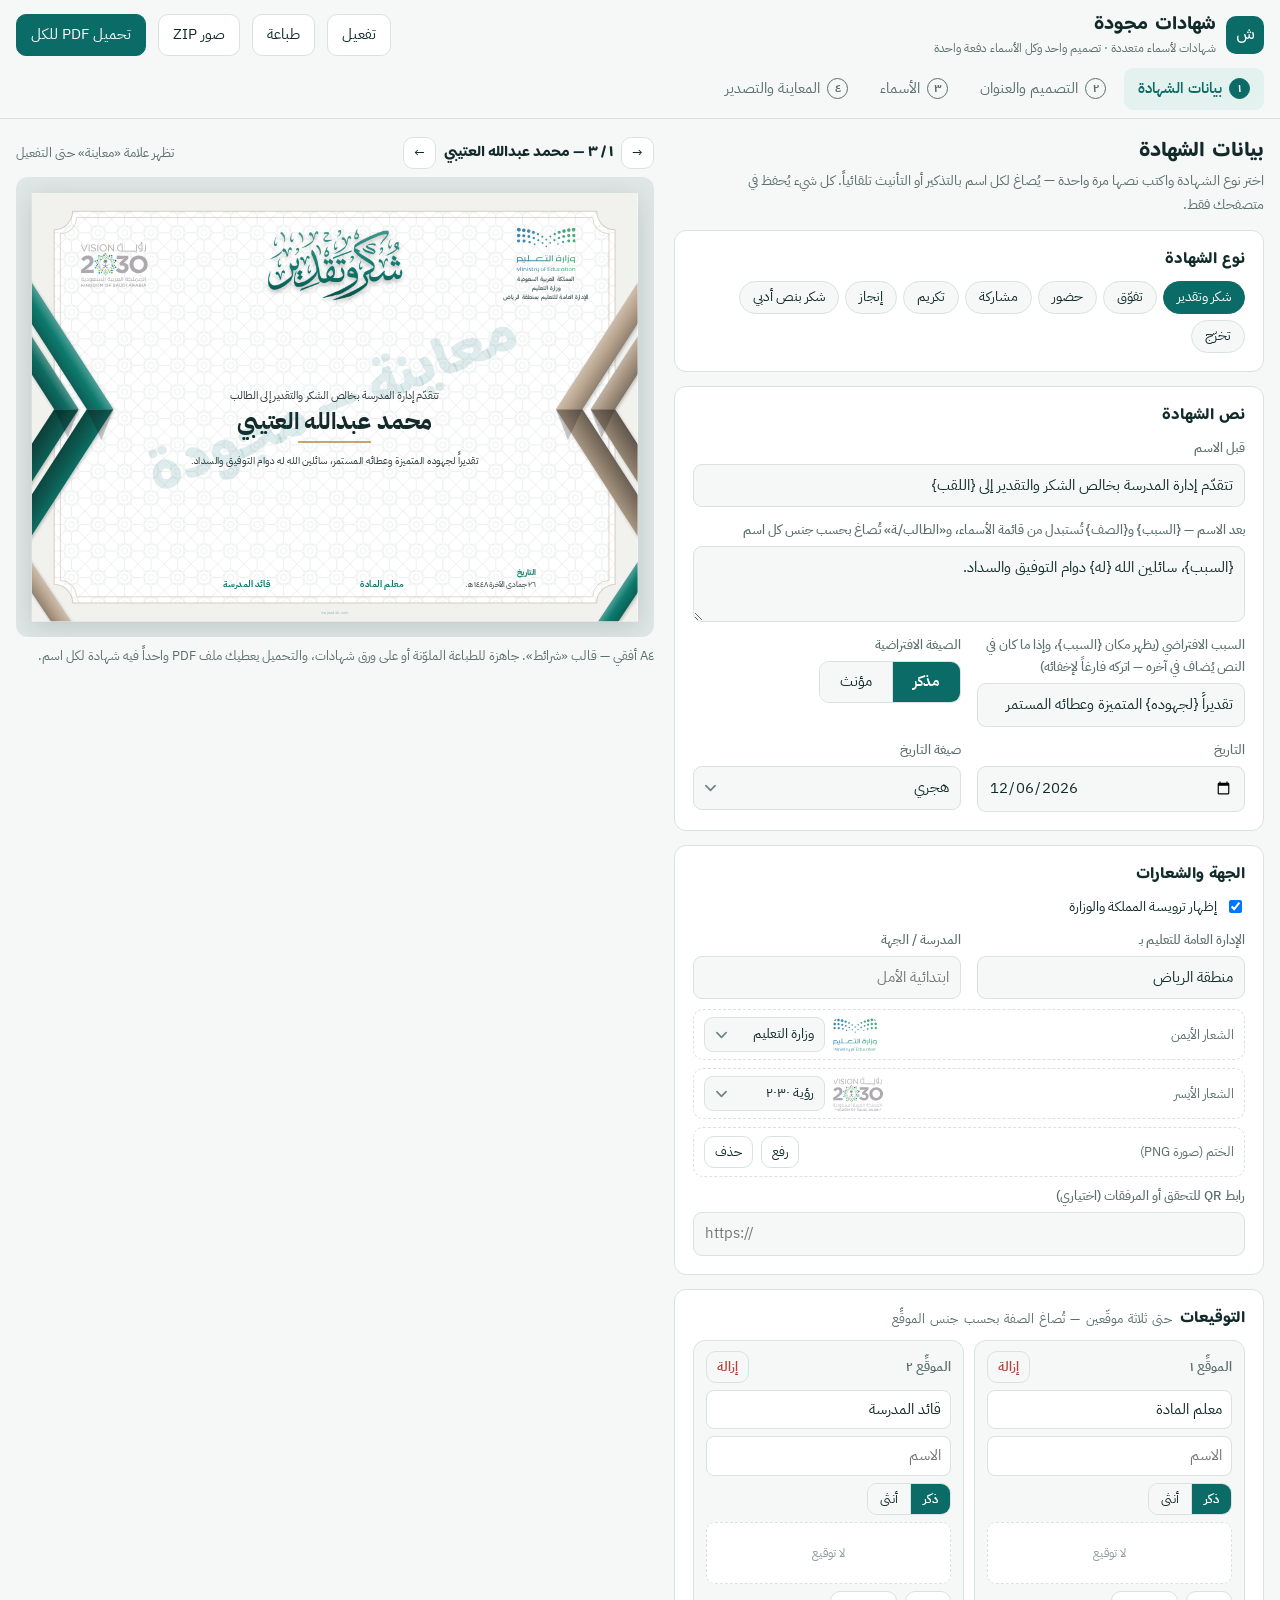
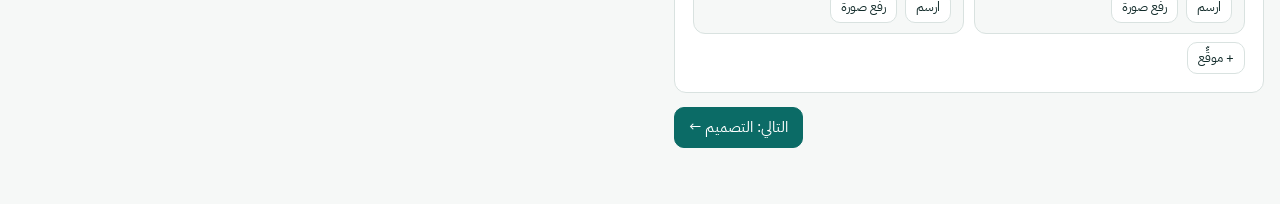
==== commit ac575d22: "الشهادات: حفظ الأسطر الجديدة والمسافات في النص، وإظهار السبب حتى لو ما فيه {السبب} Co-Authored-By: C" ====
--- a/index.html
+++ b/index.html
@@ -177,12 +177,12 @@
 .cert .hd .tt{margin:0}
 .cert .ttx{font-weight:700;line-height:1.25;color:var(--c)}
 .cert .mid{flex:1;display:flex;flex-direction:column;align-items:center;justify-content:center;width:100%;padding-bottom:3mm;min-height:0}
-.cert .pre{font-size:15pt;margin-top:2mm}
+.cert .pre{font-size:15pt;margin-top:2mm;white-space:pre-line}
 .cert .nm{font-weight:700;font-size:32pt;color:var(--nmc);margin-top:1mm;line-height:1.4;padding:0 10mm 1mm;min-width:110mm}
 .cert .nm.line{border-bottom:.6mm solid var(--g)}
 .cert .nm.bar:after{content:"";display:block;width:36mm;height:1mm;background:var(--g);margin:1.5mm auto 0;border-radius:1mm}
 .cert .dv{display:block;width:70mm;height:5mm;margin:0 auto}
-.cert .bd{font-size:14.5pt;line-height:1.8;margin-top:3mm;max-width:205mm}
+.cert .bd{font-size:14.5pt;line-height:1.8;margin-top:3mm;max-width:205mm;white-space:pre-line}
 .cert.P .bd{max-width:160mm}
 .cert.P .nm{font-size:28pt;min-width:100mm}
 .cert .ft{width:100%;display:flex;justify-content:space-between;align-items:flex-end;gap:5mm}
@@ -212,8 +212,8 @@
 .cert.Z .zt{height:27mm;display:flex;align-items:center;justify-content:center;flex:none}
 .cert.Z .zt .tt{margin:0}
 .cert.Z .zb{display:flex;flex-direction:column;align-items:center;gap:1.2mm;flex:none;width:100%}
-.cert.Z .zpre{text-wrap:balance;font-size:17.5pt;line-height:1.75;color:var(--c);max-width:176mm;margin-bottom:2.5mm}
-.cert.Z .zbd{text-wrap:balance;font-size:18.5pt;line-height:1.75;max-width:180mm}
+.cert.Z .zpre{text-wrap:balance;white-space:pre-line;font-size:17.5pt;line-height:1.75;color:var(--c);max-width:176mm;margin-bottom:2.5mm}
+.cert.Z .zbd{text-wrap:balance;white-space:pre-line;font-size:18.5pt;line-height:1.75;max-width:180mm}
 .cert.Z .nm{color:var(--g);font-weight:700;line-height:1.3;min-width:0;padding:0;margin:1mm 0 1.5mm;white-space:nowrap;max-width:172mm}
 .cert.Z .zm{position:absolute;left:32mm;top:29mm;width:52mm;display:flex;flex-direction:column;align-items:center;gap:1.6mm;z-index:2;text-align:center}
 .cert.Z .zm .lgs{display:flex;gap:3mm;align-items:center;justify-content:center}
@@ -283,7 +283,7 @@
     <div class="form">
      <div class="field wide"><label for="t_pre">قبل الاسم</label><input id="t_pre" data-s="pre"></div>
      <div class="field wide"><label for="t_body">بعد الاسم <span class="note">— {السبب} و{الصف} تُستبدل من قائمة الأسماء، و«الطالب/ـة» تُصاغ بحسب جنس كل اسم</span></label><textarea id="t_body" data-s="body"></textarea></div>
-     <div class="field"><label for="t_reason">السبب الافتراضي <span class="note">(اتركه فارغاً لإخفائه)</span></label><input id="t_reason" data-s="reason"></div>
+     <div class="field"><label for="t_reason">السبب الافتراضي <span class="note">(يظهر مكان {السبب}، وإذا ما كان في النص يُضاف في آخره — اتركه فارغاً لإخفائه)</span></label><input id="t_reason" data-s="reason"></div>
      <div class="field"><span class="lbl">الصيغة الافتراضية</span><div class="seg" id="genderSeg" role="group" aria-label="الصيغة الافتراضية"><button type="button" data-gv="m" aria-pressed="false">مذكر</button><button type="button" data-gv="f" aria-pressed="false">مؤنث</button></div></div>
      <div class="field"><label for="t_date">التاريخ</label><input id="t_date" type="date" data-s="date"></div>
      <div class="field"><label for="t_dmode">صيغة التاريخ</label><select id="t_dmode" data-s="dmode"><option value="h">هجري</option><option value="hg">هجري وميلادي</option><option value="none">بدون تاريخ</option></select></div>
@@ -551,7 +551,7 @@
  var L=o.show?["المملكة العربية السعودية","وزارة التعليم"].concat(o.admin?["الإدارة العامة للتعليم ب"+AN(esc(o.admin.replace(/^ب/,"")))]:[]).concat(o.school?['<b>'+AN(esc(o.school))+'</b>']:[]):[];
  var dt=S.dmode==="none"?"":(S.dmode==="hg"?hijri(S.date)+'<br>'+greg(S.date):hijri(S.date));
  var meta=(lr||ll?'<div class="lgs">'+(lr?'<img class="lg" src="'+lr+'" alt="">':'')+(ll?'<img class="lg" src="'+ll+'" alt="">':'')+'</div>':'')+(L.length?'<div class="orgs">'+L.map(function(x){return '<div>'+x+'</div>'}).join("")+'</div>':'')+(dt?'<div class="dt">'+dt+'</div>':'');
- var pre=fill(S.pre,r),bd=fill(S.body,r),inl=hasInl();
+ var pre=fill(S.pre,r),bd=fill(bodyR(r),r),inl=hasInl();
  var nmL='<div class="nm" style="font-family:\''+S.nameFont+'\',serif;font-size:'+nmPt(r.name)+'pt">'+AN(esc(r.name))+'</div>';
  var sigs=(S.sigs||[]).filter(function(s){return s.title||s.name||s.img}).map(function(s){return '<div class="sig">'+(s.img?'<img class="s" src="'+s.img+'" alt="">':'<div class="blank"></div>')+'<i></i>'+(s.title?'<b>'+esc(sigT(s))+'</b>':'')+AN(esc(s.name))+'</div>'}).join("");
  var cut=S.zCut==="none"?"":'<svg class="cutl" viewBox="0 0 297 210" xmlns="http://www.w3.org/2000/svg"><path d="'+zD(zPts(zCutKey(),t.zv))+'" fill="none" stroke="#8d8d8d" stroke-width="'+(zCutKey()==="a5"?.36:.28)+'" stroke-dasharray="'+(zCutKey()==="a5"?"2.6 1.8":"2 1.4")+'"/></svg>';
@@ -568,6 +568,9 @@
  var mmAt30=w/100*30*(96/72)*(25.4/96);return Math.max(14,Math.min(34,30*168/Math.max(1,mmAt30))).toFixed(1)}
 /* الاسم داخل النص: {الاسم} في «قبل الاسم» أو «بعد الاسم» يُكتب في مكانه بلون ذهبي بدل سطر الاسم الكبير */
 var NM0="",NM1="";
+/* السبب يظهر مكان {السبب}، وإذا ما كتبه المستخدم في النصين يُضاف في آخر «بعد الاسم» */
+function bodyR(r){var b=String(S.body||""),ty=TYPES[S.type];if(/\{السبب\}/.test(String(S.pre||"")+b))return b;
+ if(!(r&&r.reason)&&!(S.reason&&!(ty&&ty.reason===S.reason)))return b;return b?b+" {السبب}":"{السبب}"}
 function hasInl(){return /\{الاسم\}/.test(String(S.pre||"")+String(S.body||""))}
 function inlName(h,nm){return h.replace(new RegExp(NM0+"[^"+NM1+"]*"+NM1,"g"),nm)}
 /* ===== التخزين ===== */
@@ -595,8 +598,8 @@
 var GEN_RE=/([^\s<>"'،,.()«»]+)\/ـة/g;
 var FEM=/(^|[\s،.«(])((?:و|ف|ب|ل|وب|ول|بل)?)(تفوّق|تفوق|تميّز|تميز|عطائ|أدائ|ادائ|جهود|جهد|مشاركت|تخرّج|تخرج|حضور|إنجاز|انجاز|اجتهاد|تعاون|إبداع|ابداع|التزام|حرص|انضباط|إخلاص|اخلاص|تفاني|سعي|مثابرت|تحصيل|نشاط|عمل|إتمام|اتمام)ه(?=$|[\s،.»)!؛:])/g;
 function gtx(t,g){var m=G[g]||G.m;t=String(t||"");Object.keys(m).forEach(function(k){t=t.split(k).join(m[k])});t=t.replace(GEN_RE,g==="f"?"$1ة":"$1");return g==="f"?t.replace(FEM,"$1$2$3ها"):t}
-function tidy(t){return t.replace(/\s(?:في|من|على|إلى|عن|ب)(?=\s*(?:[،.؛]|$))/g,"").replace(/\s+([،.,؛:!])/g,"$1").replace(/([،,؛])\s*([،.,؛])/g,"$2").replace(/^[\s،,؛.]+/,"").replace(/[\s،,؛]+$/,"").replace(/\s{2,}/g," ").trim()}
-function fill(t,r){var g=gOf(r),rs=/^[-—–]$/.test(r.reason||"")?"":(r.reason||S.reason);t=gtx(t,g);
+function tidy(t){return t.replace(/\r/g,"").replace(/[ \t](?:في|من|على|إلى|عن|ب)(?=[ \t]*(?:[،.؛]|$))/g,"").replace(/[ \t]+([،.,؛:!])/g,"$1").replace(/([،,؛])[ \t]*([،.,؛])/g,"$2").replace(/^[\s،,؛.]+/,"").replace(/[\s،,؛]+$/,"").replace(/[ \t]{2,}/g," ").replace(/[ \t]*\n[ \t]*/g,"\n").replace(/\n{3,}/g,"\n\n")}
+function fill(t,r){var g=gOf(r),rs=/^[-—–]$/.test(r.reason||"")?"":(r.reason||S.reason);t=gtx(String(t||"").replace(/ {2,}/g,function(m){return " "+" ".repeat(m.length-1)}),g);
  if(!r.cls)t=t.replace(/\s*(?:(?:في|من|لل|ب)\s*)?(?:ال)?صف\s*\{الصف\}/g,"");
  t=t.split("{السبب}").join(gtx(rs,g)).split("{الصف}").join(r.cls||"").split("{الاسم}").join(NM0+NM1);return AN(tidy(t))}
 var SIGW=/(^|\s)(ال)?(قائد|وكيل|مدير|مساعد|معلم|مرشد|مشرف|رئيس|منسق|رائد|مدرب|أمين|مسؤول|عميد|نائب|طلابي|تربوي|صحي|إداري|اداري|تعليمي)(?=\s|$)/g;
@@ -719,7 +722,7 @@
  var dt=S.dmode==="none"?"":(S.dmode==="hg"?hijri(S.date)+'<br>'+greg(S.date):hijri(S.date));
  var sigs=(S.sigs||[]).filter(function(s){return s.title||s.name||s.img}).map(function(s){return '<div class="sig">'+(s.img?'<img class="s" src="'+s.img+'" alt="">':'<div class="blank"></div>')+(s.title?'<b>'+esc(sigT(s))+'</b>':'')+AN(esc(s.name))+'</div>'}).join("");
  var inl=hasInl(),nmi='<b style="color:'+(t.dark?P.g:P.g)+';font-family:\''+S.nameFont+'\',serif;font-size:1.3em">'+AN(esc(r.name))+'</b>';
- var pre=fill(S.pre,r),bd=fill(S.body,r),nmc=t.nm==="line"||t.nm==="bar"?" "+t.nm:"",ins=t.ins;
+ var pre=fill(S.pre,r),bd=fill(bodyR(r),r),nmc=t.nm==="line"||t.nm==="bar"?" "+t.nm:"",ins=t.ins;
  return '<div class="cert T-'+t.id+(pt?" P":"")+(t.dark?" dark":"")+'" style="--c:'+P.c+';--d:'+P.d+';--g:'+P.g+';--s:'+P.s+(t.bg?';background:'+t.bg:'')+'">'+deco+
   '<div class="in" style="top:'+ins[0]+'mm;right:'+ins[1]+'mm;bottom:'+ins[2]+'mm;left:'+ins[3]+'mm"><div class="hd"'+hdS+'>'+hd+'</div>'+
   '<div class="mid">'+ttMid+(pre?'<div class="pre">'+inlName(esc(pre),nmi)+'</div>':'')+
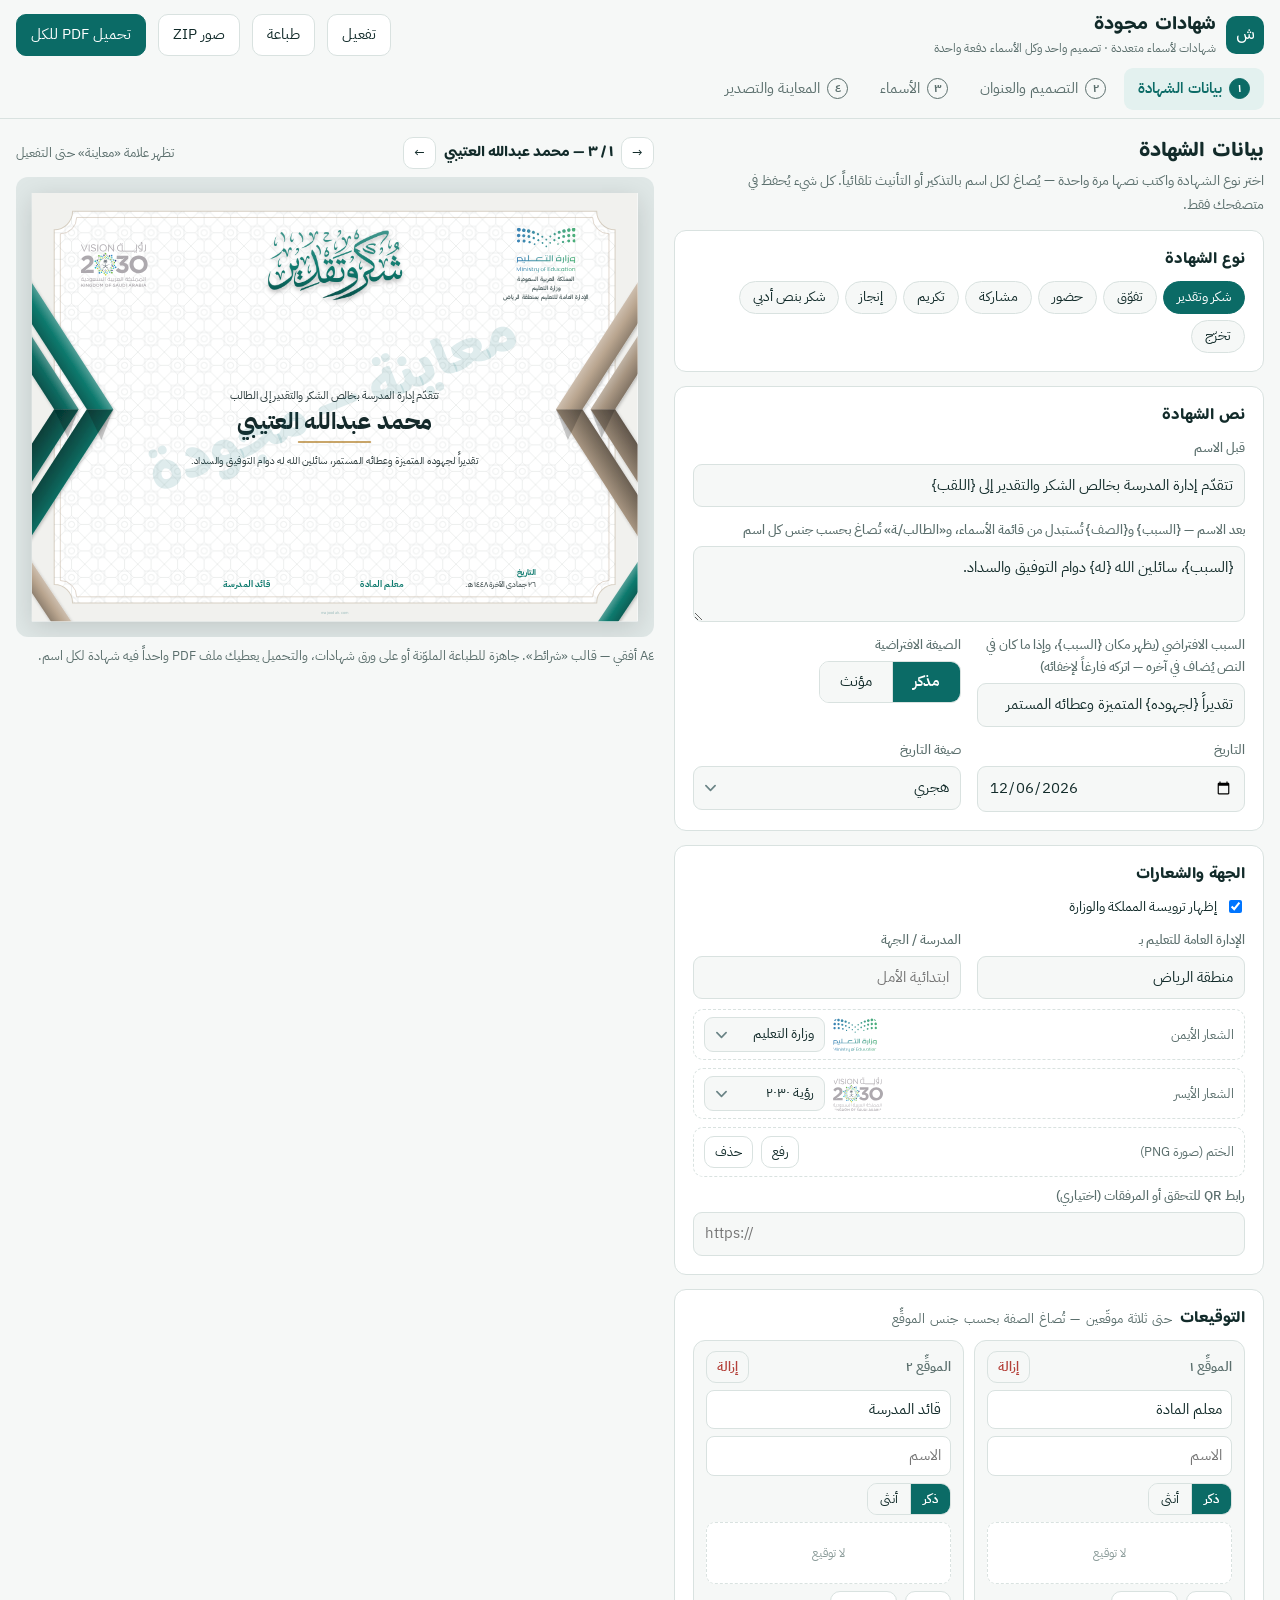
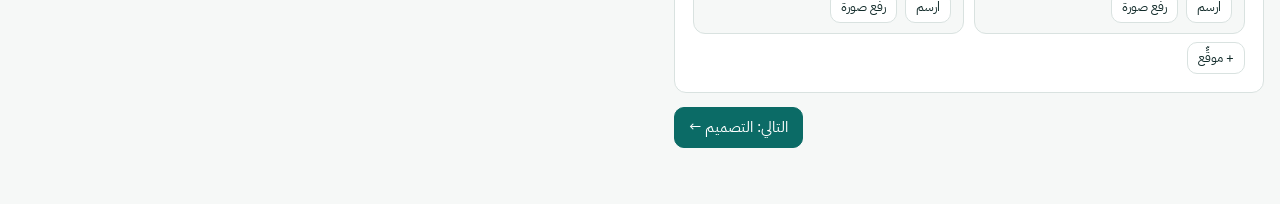
==== commit 4026af17: "تنبيه عند الفتح داخل انستقرام/واتساب/تيك توك: الطباعة والتنزيل تحتاج المتصفح + نقل البيانات للمتصفح " ====
--- a/index.html
+++ b/index.html
@@ -5,7 +5,7 @@
 <meta name="viewport" content="width=device-width, initial-scale=1, viewport-fit=cover">
 <meta name="description" content="شهادات شكر وتقدير وتفوق وحضور لأسماء متعددة دفعة واحدة: الصق الأسماء أو استورد Excel، اختر التصميم، وحمّل الكل PDF أو صوراً — بشعار وزارة التعليم، من مجودة.">
 <title>شهادات مجودة — شهادات لأسماء متعددة دفعة واحدة</title>
-<link rel="icon" type="image/png" href="/favicon.png"><link rel="apple-touch-icon" href="/apple-touch-icon.png">
+<!--pwa--><link rel="icon" type="image/png" sizes="32x32" href="/favicon.png"><link rel="icon" type="image/png" sizes="192x192" href="/icon-192.png"><link rel="apple-touch-icon" sizes="180x180" href="/apple-touch-icon.png"><link rel="manifest" href="app.webmanifest"><meta name="apple-mobile-web-app-title" content="شهادات مجودة"><meta name="application-name" content="شهادات مجودة"><meta name="theme-color" content="#0a6d73"><!--/pwa-->
 <link rel="preconnect" href="https://fonts.googleapis.com"><link rel="preconnect" href="https://fonts.gstatic.com" crossorigin>
 <link rel="stylesheet" href="https://fonts.googleapis.com/css2?family=IBM+Plex+Sans+Arabic:wght@400;500;600;700&family=Baloo+Bhaijaan+2:wght@600;700;800&family=Aref+Ruqaa:wght@400;700&family=Amiri:wght@400;700&family=Reem+Kufi:wght@500;700&family=El+Messiri:wght@500;700&family=Rakkas&family=Lalezar&family=Marhey:wght@700&family=Mirza:wght@500;700&family=Noto+Nastaliq+Urdu:wght@700&family=Gulzar&family=Alkalami&display=swap">
 <script src="https://cdnjs.cloudflare.com/ajax/libs/html2canvas/1.4.1/html2canvas.min.js"></script>
@@ -922,5 +922,111 @@
 })();
 </script>
 
+<!--inapp--><script>
+/* مجودة — تنبيه متصفحات التطبيقات (2026-10-25). يحقنه inapp_patch.py في كل صفحات المنتجات (ما عدا ملف الأداء: عنده نسخته).
+   انستقرام/واتساب/تيك توك/سناب… تفتح الروابط في متصفح داخلي يتجاهل window.print والتنزيل، فالعميل «ما ينزل معه الملف».
+   1) تنبيه أعلى الصفحة + «افتح في Safari/Chrome» + «نسخ الرابط».
+   2) «انقل بياناتي»: ينسخ localStorage + IndexedDB لهذا الموقع كنص، ويفتح المتصفح على #mj-import فيظهر «لصق بياناتي».
+   3) window.print وروابط التنزيل داخل التطبيق تعرض التنبيه بدل ما تفشل بصمت. */
+(function () {
+  try { if (window.self !== window.top) return; } catch (e) { return; }
+  var UA = navigator.userAgent || "";
+  var IOS = /iPhone|iPad|iPod/.test(UA) || (/Macintosh/.test(UA) && "ontouchend" in document);
+  var AND = /Android/.test(UA);
+  var M = [["Instagram", "انستقرام"], ["FBAN|FBAV|FB_IAB", "فيسبوك"], ["WhatsApp", "واتساب"], ["Snapchat", "سناب شات"],
+    ["musical_ly|TikTok|BytedanceWebview|trill", "تيك توك"], ["Twitter", "إكس"], ["Line/", "لاين"], ["Telegram", "تيليجرام"]];
+  var APP = "";
+  for (var i = 0; i < M.length; i++) if (new RegExp(M[i][0]).test(UA)) { APP = M[i][1]; break; }
+  if (!APP && AND && /; wv\)/.test(UA)) APP = "التواصل";
+  var BR = IOS ? "Safari" : "Chrome";
+  var IMPORT = /mj-import/.test(location.hash);
+  if (!APP && !IMPORT) return;
+
+  var css = "#mjia{position:fixed;top:0;left:0;right:0;z-index:2147483000;direction:rtl;background:#0b3d40;color:#fff;font:600 14px/1.6 -apple-system,'SF Arabic',Tahoma,sans-serif;padding:12px 14px 12px 40px;box-shadow:0 8px 24px rgba(0,0,0,.3)}" +
+    "#mjia p{margin:0 0 8px}#mjia b{color:#f3c76b}#mjia .r{display:flex;gap:8px;flex-wrap:wrap}" +
+    "#mjia button{font:700 13px/1 inherit;font-family:inherit;border:0;border-radius:10px;padding:10px 14px;cursor:pointer;background:#fff;color:#0b3d40}" +
+    "#mjia button.p{background:#e1a23a;color:#1b1b1b}#mjia .x{position:absolute;top:8px;left:10px;background:none;color:#fff;font-size:20px;padding:4px 8px}" +
+    "#mjia.pulse{animation:mjp .5s 2}@keyframes mjp{50%{background:#a8792a}}" +
+    "#mjt{position:fixed;bottom:24px;left:50%;transform:translateX(-50%);z-index:2147483001;background:#1f312d;color:#fff;font:600 14px/1.5 Tahoma,sans-serif;direction:rtl;padding:12px 18px;border-radius:12px;max-width:90vw;text-align:center;opacity:0;transition:.25s;pointer-events:none}#mjt.s{opacity:1}";
+  var st = document.createElement("style"); st.textContent = css; document.head.appendChild(st);
+  function toast(t) { var e = document.getElementById("mjt"); if (!e) { e = document.createElement("div"); e.id = "mjt"; document.body.appendChild(e); }
+    e.textContent = t; e.classList.add("s"); clearTimeout(e._t); e._t = setTimeout(function () { e.classList.remove("s"); }, 4200); }
+  function base() { return location.href.replace(/#.*$/, ""); }
+  function copy(t) { return navigator.clipboard ? navigator.clipboard.writeText(t) : Promise.reject(); }
+
+  /* ---- نقل البيانات: localStorage + IndexedDB لهذا النطاق ---- */
+  function blobToURL(b) { return new Promise(function (r) { var f = new FileReader(); f.onload = function () { r({__mjblob: f.result}); }; f.onerror = function () { r(null); }; f.readAsDataURL(b); }); }
+  function dumpIDB() {
+    if (!window.indexedDB || !indexedDB.databases) return Promise.resolve([]);
+    return indexedDB.databases().then(function (dbs) {
+      return Promise.all(dbs.map(function (d) { return new Promise(function (res) {
+        var rq = indexedDB.open(d.name); rq.onerror = function () { res(null); };
+        rq.onsuccess = function () { var db = rq.result, names = [].slice.call(db.objectStoreNames), out = {name: d.name, stores: {}};
+          if (!names.length) { db.close(); return res(out); }
+          var tx = db.transaction(names, "readonly"), pend = [];
+          names.forEach(function (n) { var s = tx.objectStore(n), o = out.stores[n] = {keyPath: s.keyPath, autoIncrement: s.autoIncrement, rows: []};
+            s.openCursor().onsuccess = function (e) { var c = e.target.result; if (!c) return; var row = [s.keyPath ? null : c.key, c.value]; o.rows.push(row);
+              if (c.value instanceof Blob) pend.push(blobToURL(c.value).then(function (v) { row[1] = v; })); c.continue(); }; });
+          tx.oncomplete = function () { db.close(); Promise.all(pend).then(function () { res(out); }); }; tx.onerror = function () { res(out); };
+        }; }); }));
+    }).then(function (a) { return a.filter(Boolean); });
+  }
+  function dump() { var ls = {}; for (var i = 0; i < localStorage.length; i++) { var k = localStorage.key(i); ls[k] = localStorage.getItem(k); }
+    return dumpIDB().then(function (idb) { return JSON.stringify({mj: "transfer", host: location.host, path: location.pathname, ls: ls, idb: idb}); }); }
+  function fromURL(v) { if (v && v.__mjblob) { var p = v.__mjblob.split(","), bin = atob(p[1]), u = new Uint8Array(bin.length); for (var i = 0; i < bin.length; i++) u[i] = bin.charCodeAt(i); return new Blob([u], {type: (p[0].match(/:(.*?);/) || [])[1]}); } return v; }
+  function restoreDB(d) { return new Promise(function (res) {
+    var rq = indexedDB.open(d.name); rq.onerror = function () { res(); };
+    rq.onsuccess = function () { var db = rq.result, need = Object.keys(d.stores).filter(function (n) { return !db.objectStoreNames.contains(n); });
+      function fill(db) { var names = Object.keys(d.stores).filter(function (n) { return db.objectStoreNames.contains(n); }); if (!names.length) { db.close(); return res(); }
+        var tx = db.transaction(names, "readwrite"); names.forEach(function (n) { var s = tx.objectStore(n); d.stores[n].rows.forEach(function (r) { var v = fromURL(r[1]); if (s.keyPath) s.put(v); else s.put(v, r[0]); }); });
+        tx.oncomplete = tx.onerror = function () { db.close(); res(); }; }
+      if (!need.length) return fill(db);
+      var ver = db.version + 1; db.close(); var up = indexedDB.open(d.name, ver);
+      up.onupgradeneeded = function () { need.forEach(function (n) { var o = d.stores[n]; up.result.createObjectStore(n, o.keyPath ? {keyPath: o.keyPath, autoIncrement: o.autoIncrement} : {autoIncrement: o.autoIncrement}); }); };
+      up.onsuccess = function () { fill(up.result); }; up.onerror = function () { res(); };
+    }; }); }
+  function restore(t) { var o; try { o = JSON.parse(t); } catch (e) { o = null; }
+    if (!o || o.mj !== "transfer") return Promise.reject("bad");
+    if (o.host !== location.host) return Promise.reject("host");
+    Object.keys(o.ls || {}).forEach(function (k) { try { localStorage.setItem(k, o.ls[k]); } catch (e) {} });
+    return (o.idb || []).reduce(function (p, d) { return p.then(function () { return restoreDB(d); }); }, Promise.resolve()); }
+
+  var copied = false;
+  function openBrowser() { var u = base() + (copied ? "#mj-import" : "");
+    if (AND) location.href = "intent://" + u.replace(/^https?:\/\//, "") + "#Intent;scheme=https;package=com.android.chrome;S.browser_fallback_url=" + encodeURIComponent(u) + ";end";
+    else if (IOS) location.href = "x-safari-" + u;
+    setTimeout(function () { toast("إذا ما انفتح: اضغط ⋯ أعلى الشاشة ثم «فتح في المتصفح»"); }, 900); }
+
+  function bar(alert) {
+    var b = document.getElementById("mjia");
+    if (!b) { b = document.createElement("div"); b.id = "mjia"; document.body.appendChild(b);
+      if (APP) {
+        b.innerHTML = '<button class="x" aria-label="إغلاق">×</button><p><b>أنت فاتح الصفحة من داخل ' + APP + '.</b> الطباعة وحفظ PDF وتنزيل الملفات ما تشتغل داخل التطبيقات — افتحها في ' + BR + '.</p>' +
+          '<div class="r"><button class="p" data-a="open">افتح في ' + BR + '</button><button data-a="link">نسخ الرابط</button><button data-a="move">عبّيت بيانات هنا؟ انقلها</button></div>';
+      } else {
+        b.innerHTML = '<button class="x" aria-label="إغلاق">×</button><p><b>تنقل بياناتك اللي عبّيتها داخل التطبيق؟</b> اضغط «لصق بياناتي» واسمح باللصق.</p><div class="r"><button class="p" data-a="paste">لصق بياناتي</button></div>';
+      }
+      b.addEventListener("click", function (e) { var a = e.target.getAttribute("data-a");
+        if (e.target.classList.contains("x")) { b.remove(); if (IMPORT) history.replaceState(null, "", base()); return; }
+        if (a === "open") openBrowser();
+        if (a === "link") copy(base()).then(function () { toast("نُسخ الرابط — الصقه في " + BR); }, function () { toast("انسخ الرابط من ⋯ ثم «نسخ الرابط»"); });
+        if (a === "move") dump().then(copy).then(function () { copied = true; toast("نُسخت بياناتك ✓ الحين اضغط «افتح في " + BR + "» ثم «لصق بياناتي»"); }, function () { toast("ما قدرت أنسخ البيانات"); });
+        if (a === "paste") { if (!navigator.clipboard || !navigator.clipboard.readText) return toast("حدّث المتصفح ثم حاول");
+          navigator.clipboard.readText().then(restore).then(function () { toast("انتقلت بياناتك ✓"); setTimeout(function () { location.replace(base()); }, 900); },
+            function (err) { toast(err === "host" ? "البيانات المنسوخة لمنتج ثاني" : "ما لقيت بيانات منسوخة — ارجع للتطبيق واضغط «انقلها» أولاً"); }); }
+      });
+    }
+    if (alert) { b.classList.remove("pulse"); void b.offsetWidth; b.classList.add("pulse"); toast("الطباعة والتنزيل تحتاج " + BR + " — افتح الصفحة في المتصفح"); }
+  }
+  function ready(f) { if (document.body) f(); else document.addEventListener("DOMContentLoaded", f); }
+  ready(function () { bar(false); });
+  if (APP) {
+    window.print = function () { ready(function () { bar(true); }); };
+    var click = HTMLAnchorElement.prototype.click;
+    HTMLAnchorElement.prototype.click = function () { if (this.hasAttribute("download")) { bar(true); return; } return click.apply(this, arguments); };
+    document.addEventListener("click", function (e) { var a = e.target.closest && e.target.closest("a[download]"); if (a) { e.preventDefault(); bar(true); } }, true);
+  }
+})();
+</script><!--/inapp-->
 </body>
 </html>
